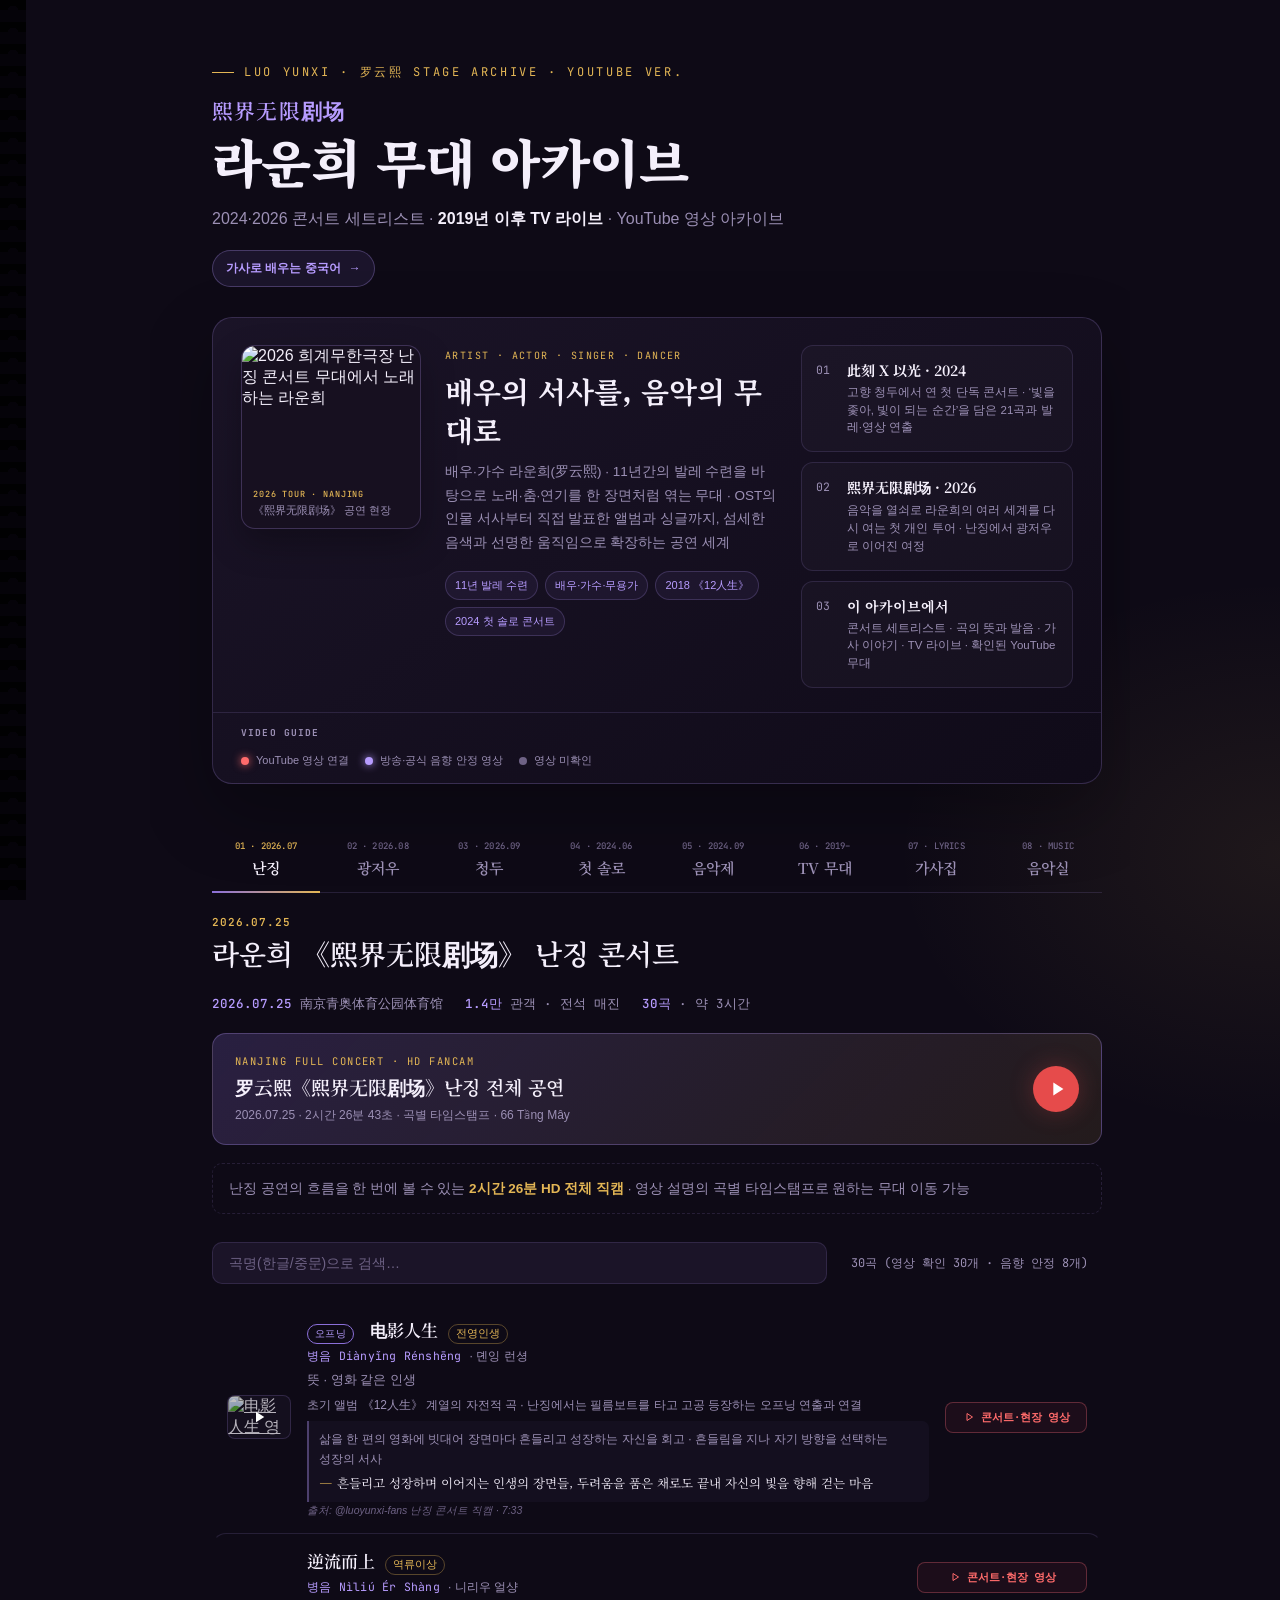
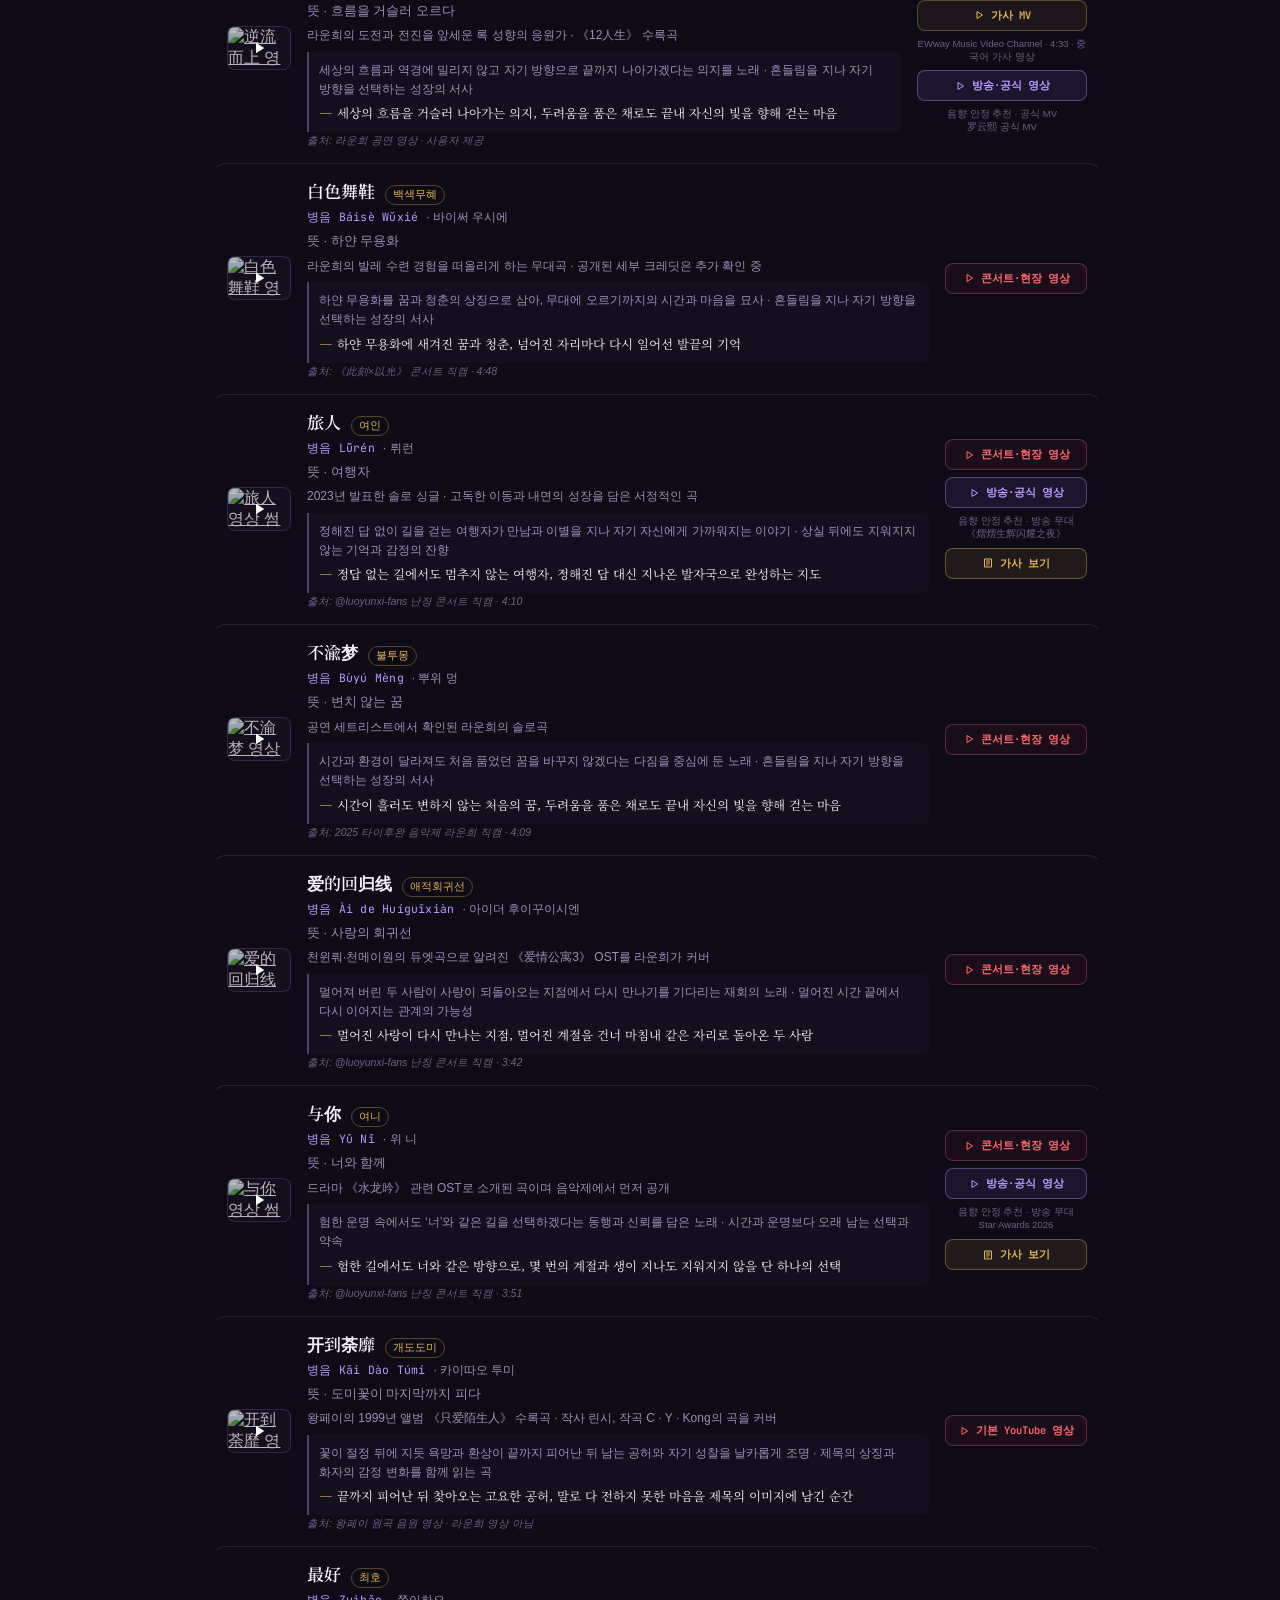
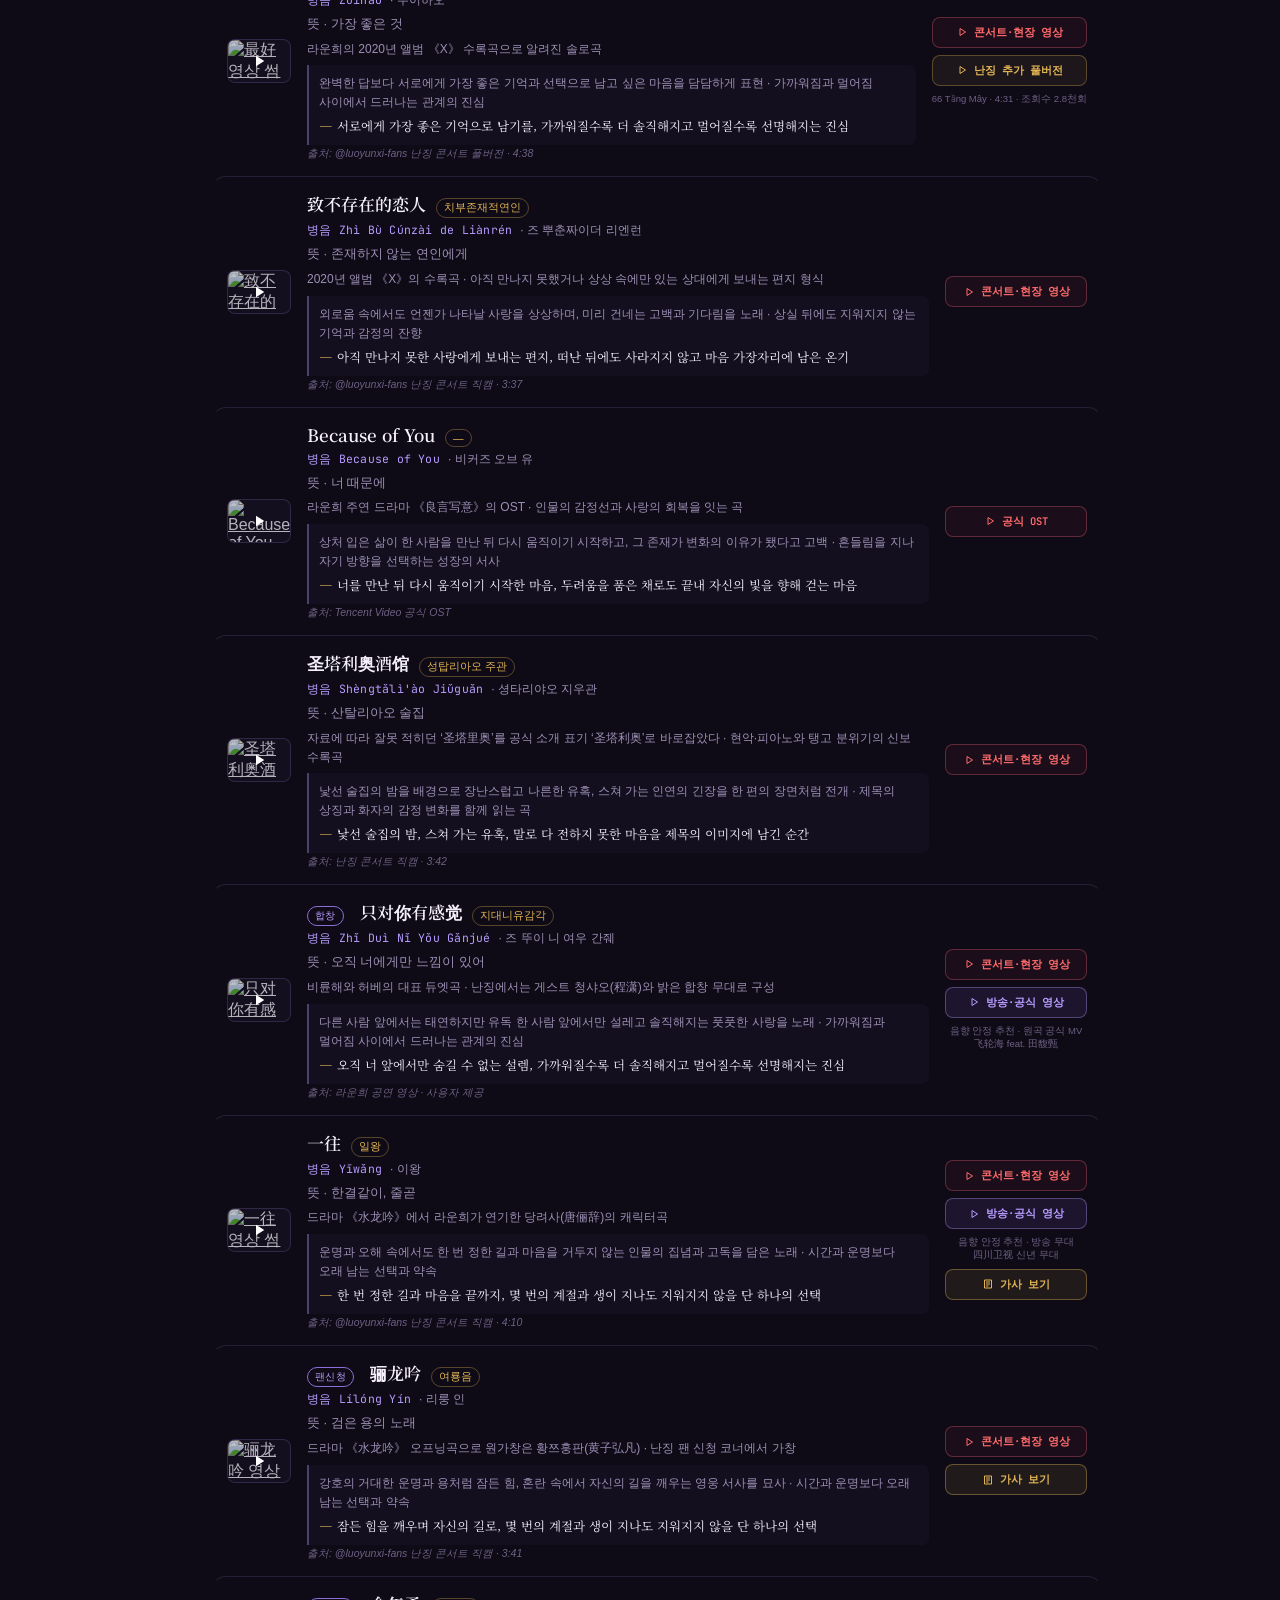
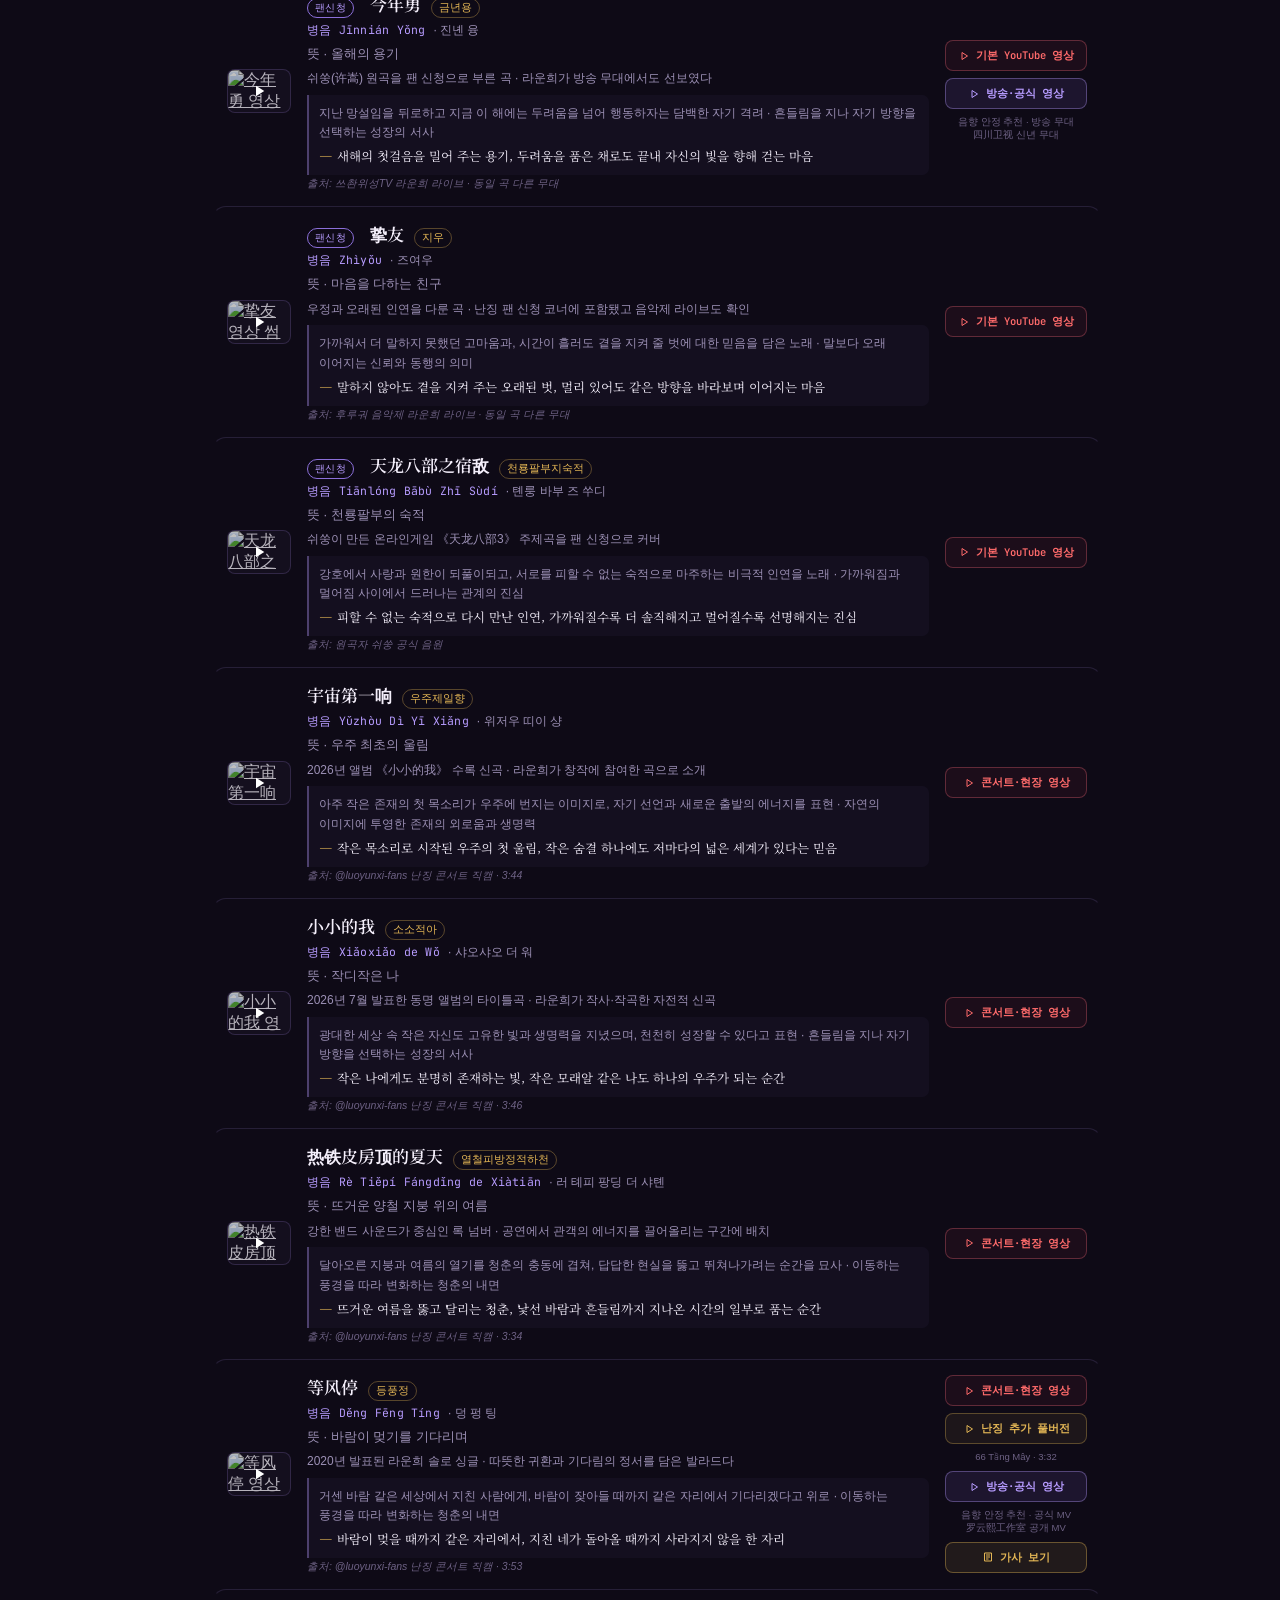
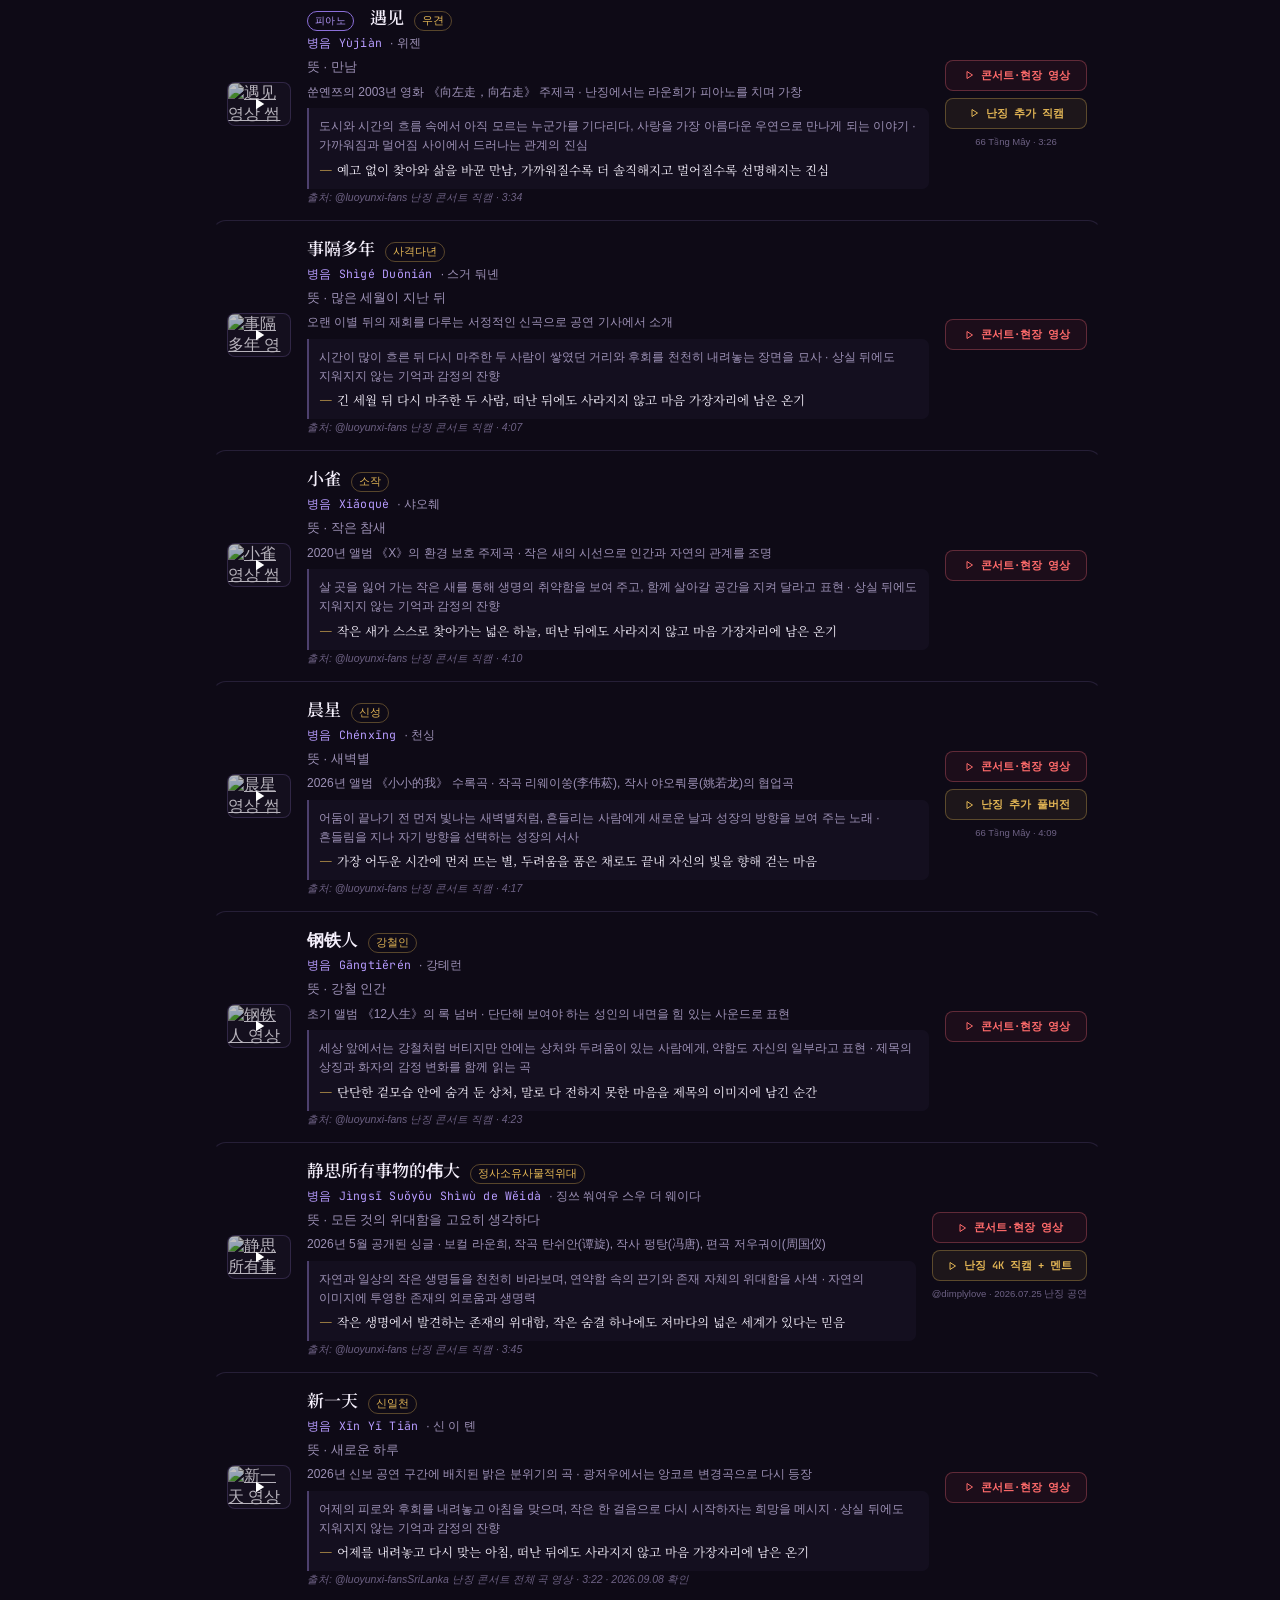
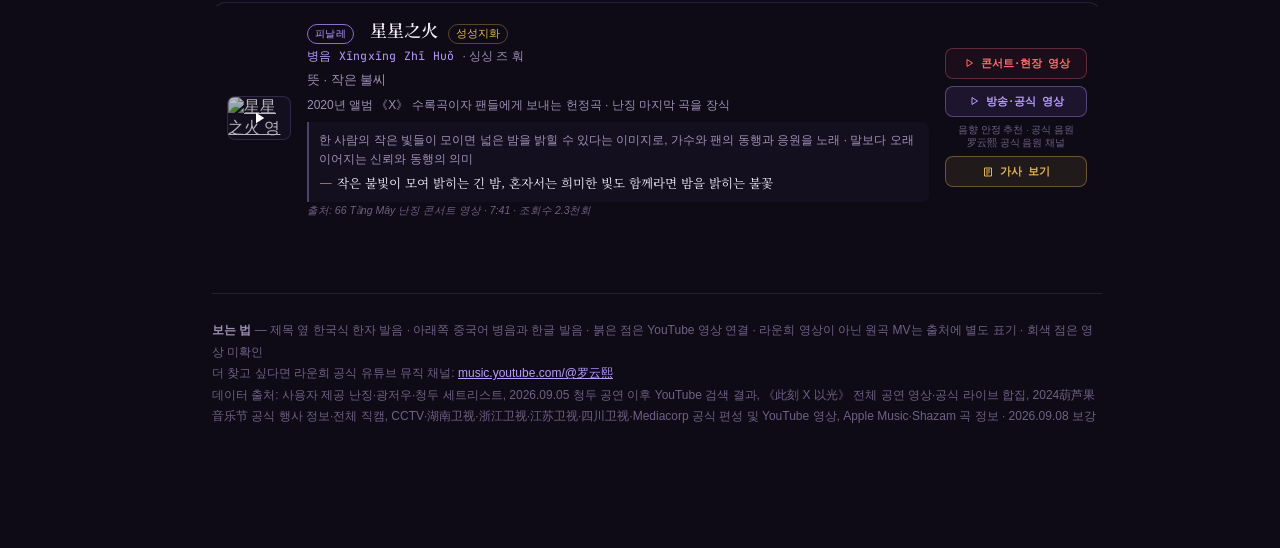
==== index.html @ 21953e22 "Fix published Chengdu fancam paths Point the Chengdu 三生三世 card to the uploaded root-level video and " ====
<!DOCTYPE html>
<html lang="ko">
<head>
<meta charset="UTF-8">
<meta name="viewport" content="width=device-width, initial-scale=1.0">
<title>라운희 무대 아카이브 — 콘서트·TV 라이브 (YouTube)</title>
<meta name="description" content="라운희(罗云熙)의 2024·2026 콘서트와 2019년 이후 TV 라이브 무대, 확인된 YouTube 영상을 한곳에서 찾아보세요.">
<meta name="theme-color" content="#0E0A16">
<meta property="og:type" content="website">
<meta property="og:title" content="熙界无限剧场 — 라운희 콘서트 곡 아카이브">
<meta property="og:description" content="2024 《此刻 X 以光》·2026 난징·광저우 콘서트 세트리스트와 YouTube 영상 아카이브">
<style>
  @import url('https://fonts.googleapis.com/css2?family=Noto+Serif+KR:wght@400;600;900&family=Pretendard:wght@400;500;600;700&family=JetBrains+Mono:wght@400;500;700&display=swap');

  :root{
    --void:#0E0A16;
    --panel:#1B1428;
    --line: rgba(183,156,255,0.14);
    --purple-deep:#5B3F94;
    --purple:#8B6FD9;
    --purple-glow:#B79CFF;
    --gold:#E3B655;
    --red:#E64B4B;
    --red-glow:#FF6B6B;
    --ivory:#F4EFFB;
    --mute:#9C90B5;
    --mute-2:#6E6285;
    --radius: 14px;
  }

  *{box-sizing:border-box;}
  img, svg{ max-width:100%; }
  section, article, button, input{ min-width:0; }
  html{
    scroll-behavior:smooth; width:100%; max-width:100%; overflow-x:hidden; overflow-x:clip;
    -webkit-text-size-adjust:100%; text-size-adjust:100%; overscroll-behavior-x:none;
  }
  body{
    margin:0; width:100%; max-width:100%; min-height:100svh; overflow-x:hidden; overflow-x:clip;
    overscroll-behavior-x:none; touch-action:pan-y;
    background:
      radial-gradient(ellipse 900px 500px at 15% -10%, rgba(139,111,217,0.25), transparent 60%),
      radial-gradient(ellipse 700px 500px at 100% 10%, rgba(227,182,85,0.08), transparent 55%),
      var(--void);
    color:var(--ivory);
    font-family:'Pretendard', -apple-system, sans-serif;
    -webkit-font-smoothing:antialiased;
    min-height:100vh;
  }

  ::selection{ background:var(--purple-deep); color:var(--ivory); }
  a{ color:inherit; }

  .filmstrip{
    position:fixed; left:0; top:0; bottom:0; width:26px;
    background:repeating-linear-gradient(180deg, #000 0px, #000 10px, transparent 10px, transparent 22px);
    background-color:#050308; z-index:5; opacity:0.9;
  }
  .filmstrip::before, .filmstrip::after{
    content:''; position:absolute; left:6px; top:0; bottom:0; width:14px;
    background-image: radial-gradient(circle, #050308 40%, transparent 41%);
    background-size: 14px 22px;
  }
  @media (max-width: 720px){ .filmstrip{ display:none; } }

  .wrap{ width:100%; max-width:980px; margin:0 auto; padding:64px 28px 120px; overflow:hidden; }
  @media (min-width: 721px){ .wrap{ padding-left: 62px; } }

  .hero{ width:100%; max-width:100%; min-width:0; margin-bottom:44px; }
  .eyebrow{
    font-family:'JetBrains Mono', monospace; font-size:12px; letter-spacing:0.22em;
    color:var(--gold); text-transform:uppercase; margin-bottom:18px;
    display:flex; align-items:center; gap:10px;
  }
  .eyebrow::before{ content:''; width:22px; height:1px; background:var(--gold); display:inline-block; }
  h1{
    font-family:'Noto Serif KR', serif; font-weight:900;
    font-size:clamp(30px, 5.6vw, 52px); line-height:1.12; margin:0 0 14px; letter-spacing:-0.01em;
  }
  h1 .cn{ display:block; font-size:0.4em; font-weight:600; color:var(--purple-glow); letter-spacing:0.06em; margin-bottom:10px; }
  .hero p{ color:var(--mute); font-size:16px; line-height:1.7; max-width:600px; margin:0; }
  .hero p b{ color:var(--ivory); font-weight:600; }
  .hero-actions{ display:flex; flex-wrap:wrap; gap:9px; margin-top:18px; }
  .hero-link{
    display:inline-flex; align-items:center; gap:8px; padding:9px 13px; border-radius:999px;
    border:1px solid rgba(183,156,255,.28); background:rgba(139,111,217,.11);
    color:var(--purple-glow); font-size:12px; font-weight:600; text-decoration:none;
    transition:transform .16s ease, border-color .16s ease, background .16s ease;
  }
  .hero-link:hover, .hero-link:focus-visible{ transform:translateY(-1px); border-color:var(--purple-glow); background:rgba(139,111,217,.18); }
  .hero-link:focus-visible{ outline:2px solid var(--purple-glow); outline-offset:3px; }

  .artist-feature{
    width:100%; max-width:100%; min-width:0; margin-top:30px; overflow:hidden; contain:inline-size; border-radius:20px;
    background:linear-gradient(145deg, rgba(27,20,40,.98), rgba(16,11,25,.98));
    border:1px solid rgba(183,156,255,.2); box-shadow:0 28px 70px rgba(0,0,0,.28);
  }
  .artist-story{
    width:100%; max-width:100%; min-width:0; display:grid; grid-template-columns:180px minmax(0,1fr) minmax(250px,.82fr);
    gap:24px; align-items:start; padding:27px 28px 24px;
  }
  .artist-copy, .concert-chapters, .chapter, .archive-key, .legend{
    width:100%; min-width:0; max-width:100%; overflow-wrap:anywhere;
  }
  .concert-thumb{
    margin:0; overflow:hidden; border-radius:14px;
    background:#171020; border:1px solid rgba(183,156,255,.24);
    box-shadow:0 14px 34px rgba(0,0,0,.28);
  }
  .concert-thumb img{
    width:100%; aspect-ratio:4/3; display:block; object-fit:cover; object-position:58% center;
  }
  .concert-thumb figcaption{
    padding:9px 11px 10px; color:var(--mute); font-size:10.5px; line-height:1.45;
  }
  .concert-thumb figcaption b{
    display:block; margin-bottom:2px; color:var(--gold); font-family:'JetBrains Mono',monospace;
    font-size:8.5px; font-weight:500; letter-spacing:.1em;
  }
  .story-kicker{ font-family:'JetBrains Mono',monospace; font-size:10px; letter-spacing:.14em; color:var(--gold); }
  .artist-story h2{ margin:8px 0 11px; font-family:'Noto Serif KR',serif; font-size:clamp(21px,3vw,29px); line-height:1.35; }
  .artist-story p{ max-width:none; color:var(--mute); font-size:13.5px; line-height:1.75; }
  .artist-facts{ display:flex; flex-wrap:wrap; gap:7px; margin-top:17px; }
  .artist-facts span{
    padding:6px 9px; border-radius:999px; border:1px solid rgba(183,156,255,.2);
    background:rgba(139,111,217,.08); color:var(--purple-glow); font-size:11px;
  }
  .concert-chapters{ display:grid; gap:10px; align-content:start; }
  .chapter{
    position:relative; padding:14px 15px 14px 45px; border-radius:12px;
    background:rgba(255,255,255,.025); border:1px solid var(--line);
  }
  .chapter-num{ position:absolute; left:14px; top:15px; font-family:'JetBrains Mono',monospace; font-size:10px; color:var(--gold); }
  .chapter b{ display:block; margin-bottom:4px; font-family:'Noto Serif KR',serif; font-size:14px; color:var(--ivory); }
  .chapter span{ display:block; color:var(--mute); font-size:11.5px; line-height:1.55; }
  .archive-key{
    display:flex; align-items:center; gap:14px; flex-wrap:wrap; padding:13px 28px 15px;
    border-top:1px solid var(--line); color:var(--mute-2); font-size:11px;
  }
  .archive-key > b{ color:var(--mute); font-family:'JetBrains Mono',monospace; font-size:9.5px; letter-spacing:.12em; }
  .legend{
    display:flex; gap:16px; flex-wrap:wrap; margin:0; font-size:11px;
  }
  .legend-item{ display:flex; align-items:center; gap:7px; color:var(--mute); }
  .dot{ width:8px; height:8px; border-radius:50%; flex-shrink:0; }
  .dot.found{ background:var(--red-glow); box-shadow:0 0 8px var(--red-glow); }
  .dot.clean{ background:var(--purple-glow); box-shadow:0 0 8px var(--purple-glow); }
  .dot.missing{ background:var(--mute-2); }

  @media (max-width:840px){
    .artist-story{ grid-template-columns:160px minmax(0,1fr); gap:20px; padding:22px 20px 20px; }
    .concert-chapters{ grid-column:1 / -1; grid-template-columns:repeat(3,minmax(0,1fr)); }
    .archive-key{ padding:12px 20px 14px; }
  }
  @media (max-width:620px){
    .artist-story{ grid-template-columns:120px minmax(0,1fr); gap:16px; }
    .concert-thumb img{ aspect-ratio:1/1; }
    .concert-thumb figcaption{ padding:8px 9px 9px; }
    .concert-chapters{ grid-template-columns:1fr; }
  }

  .tabs{
    width:100%; max-width:100%; min-width:0; display:grid; grid-template-columns:repeat(8,minmax(0,1fr)); gap:4px;
    margin:44px 0 6px; border-bottom:1px solid var(--line);
  }
  .tab{
    appearance:none; background:none; border:none; color:var(--mute);
    font-family:'Noto Serif KR', serif; font-weight:600; font-size:15px;
    padding:12px 5px 14px; cursor:pointer; position:relative; transition:color .2s ease, background .2s ease;
    border-radius:9px 9px 0 0; white-space:nowrap; text-align:center; text-decoration:none;
  }
  .tab .num{
    display:block; margin:0 0 5px; font-family:'JetBrains Mono',monospace;
    font-size:9px; font-weight:500; letter-spacing:.02em; color:var(--mute-2);
  }
  .tab:hover{ color:var(--ivory); background:rgba(139,111,217,.06); }
  .tab[aria-selected="true"]{ color:var(--ivory); }
  .tab[aria-selected="true"] .num{ color:var(--gold); }
  .tab::after{
    content:''; position:absolute; left:0; right:0; bottom:-1px; height:2px;
    background:linear-gradient(90deg, var(--purple), var(--gold));
    transform:scaleX(0); transform-origin:left; transition:transform 0.25s ease;
  }
  .tab[aria-selected="true"]::after{ transform:scaleX(1); }
  .tab:focus-visible{ outline:2px solid var(--purple-glow); outline-offset:4px; }

  [role="tabpanel"], footer{ width:100%; max-width:100%; min-width:0; }

  .lyrics-index{ display:grid; gap:12px; margin-top:16px; }
  .lyrics-item{ background:rgba(255,255,255,.025); border:1px solid var(--line); border-radius:14px; overflow:hidden; }
  .lyrics-item > summary{ cursor:pointer; list-style:none; padding:17px 18px; display:flex; align-items:center; justify-content:space-between; gap:14px; color:var(--ivory); font-family:'Noto Serif KR',serif; font-weight:700; }
  .lyrics-item > summary::-webkit-details-marker{ display:none; }
  .lyrics-item > summary::after{ content:'＋'; color:var(--gold); font-family:Arial,sans-serif; font-size:18px; font-weight:400; }
  .lyrics-item[open] > summary::after{ content:'−'; }
  .lyrics-summary-sub{ display:block; color:var(--mute-2); font-family:'Noto Sans KR',sans-serif; font-size:11px; font-weight:400; margin-top:4px; }
  .lyrics-body{ padding:0 18px 20px; border-top:1px solid var(--line); }
  .lyrics-note{ color:var(--mute-2); font-size:11px; line-height:1.65; }
  .lyrics-credit-line{ display:flex; flex-wrap:wrap; gap:5px; margin:12px 0 0; }
  .lyrics-credit-line span{ padding:5px 7px; border:1px solid rgba(183,156,255,.12); border-radius:7px; color:var(--mute); background:rgba(139,111,217,.06); font-size:9.5px; }
  .lyrics-overview{ margin-top:16px; padding:14px; background:rgba(139,111,217,.05); border:1px solid rgba(183,156,255,.10); border-radius:12px; }
  .overview-title,.detail-title{ font-size:11px; letter-spacing:.06em; color:var(--gold); font-weight:700; margin-bottom:9px; }
  .lyrics-section-title{ margin:16px 0 3px; color:var(--purple-glow); font-family:'JetBrains Mono',monospace; font-size:9px; font-weight:600; letter-spacing:.08em; }
  .lyrics-section-title:first-of-type{ margin-top:4px; }
  .overview-line{ padding:10px 0; border-bottom:1px solid rgba(255,255,255,.06); }
  .overview-line:last-child{ border-bottom:0; }
  .overview-cn{ color:var(--ivory); font-family:'Noto Serif KR',serif; font-size:15px; line-height:1.65; }
  .overview-py{ color:var(--gold); font-family:'JetBrains Mono',monospace; font-size:10.5px; line-height:1.65; margin-top:2px; }
  .overview-kr{ color:var(--mute); font-size:11.5px; line-height:1.65; margin-top:2px; }
  .overview-line .word-list{ margin-top:9px; }
  .overview-line .word-list li{ padding:7px 9px; background:rgba(139,111,217,.075); }
  .detail-block{ margin-top:18px; }
  .word-list{ display:flex; flex-wrap:wrap; gap:6px; margin:0; padding:0; list-style:none; }
  .word-list li{ padding:7px 9px; background:rgba(139,111,217,.07); border:1px solid rgba(183,156,255,.12); border-radius:8px; color:var(--mute); font-size:10.5px; line-height:1.5; }
  .word-list b{ color:var(--ivory); }

  @media (max-width:620px){
    .tabs{ gap:1px; margin-top:34px; }
    .tab{ padding:12px 2px 13px; font-size:12.5px; }
    .tab .num{ display:none; }
  }

  .meta-row{
    display:flex; flex-wrap:wrap; gap:10px 22px; margin:22px 0 6px;
    font-family:'JetBrains Mono', monospace; font-size:12.5px; color:var(--mute);
  }
  .concert-heading{
    margin:22px 0 4px; font-family:'Noto Serif KR',serif; font-size:clamp(20px,3.5vw,28px);
    line-height:1.35; color:var(--ivory); font-weight:600;
  }
  .concert-heading .date{ display:block; margin-bottom:5px; font-family:'JetBrains Mono',monospace; font-size:11px; letter-spacing:.08em; color:var(--gold); }
  .meta-row span b{ color:var(--purple-glow); font-weight:500; }

  .notice{
    margin:18px 0 8px; padding:14px 16px; border:1px dashed var(--line); border-radius:10px;
    font-size:13.5px; color:var(--mute); line-height:1.6;
  }
  .notice b{ color:var(--gold); font-weight:600; }
  .stage-meta{ display:flex; flex-wrap:wrap; gap:5px 14px; margin:7px 0 2px; font-size:11.5px; color:var(--mute); }
  .stage-meta b{ color:var(--purple-glow); font-weight:600; }
  .program-intro{ margin:6px 0 2px; color:var(--mute); font-size:11.5px; line-height:1.55; }
  .program-intro b{ margin-right:7px; color:var(--gold); font-weight:600; }
  .stage-review{ margin-top:8px; padding:9px 10px; border-radius:8px; background:rgba(227,182,85,.055); color:var(--mute); font-size:12px; line-height:1.55; }
  .stage-review b{ color:var(--gold); margin-right:7px; }

  .full-concert{
    display:flex; align-items:center; justify-content:space-between; gap:20px;
    margin:20px 0 8px; padding:20px 22px; border-radius:14px; text-decoration:none;
    background:linear-gradient(135deg, rgba(139,111,217,0.22), rgba(227,182,85,0.10));
    border:1px solid rgba(183,156,255,0.28); transition:transform .16s ease, border-color .16s ease;
  }
  .full-concert:hover, .full-concert:focus-visible{ transform:translateY(-2px); border-color:var(--purple-glow); }
  .full-concert:focus-visible{ outline:2px solid var(--purple-glow); outline-offset:3px; }
  .full-copy{ display:flex; flex-direction:column; gap:5px; min-width:0; overflow-wrap:anywhere; }
  .full-kicker{ font-family:'JetBrains Mono',monospace; font-size:10.5px; letter-spacing:.14em; color:var(--gold); }
  .full-title{ font-family:'Noto Serif KR',serif; font-size:19px; font-weight:600; }
  .full-meta{ color:var(--mute); font-size:12px; }
  .full-play{ width:46px; height:46px; flex:0 0 auto; border-radius:50%; display:grid; place-items:center; background:var(--red); box-shadow:0 0 24px rgba(230,75,75,.28); }
  .full-play svg{ width:22px; height:22px; margin-left:2px; }
  .concert-video-set{ margin:10px 0 8px; padding:13px 15px; border:1px solid var(--line); border-radius:11px; background:rgba(255,255,255,.018); }
  .concert-video-set strong{ display:block; margin-bottom:9px; color:var(--gold); font-size:11px; letter-spacing:.06em; }
  .concert-video-links{ display:flex; flex-wrap:wrap; gap:7px; }
  .concert-video-links a{ padding:7px 10px; border:1px solid rgba(183,156,255,.24); border-radius:999px; color:var(--mute); font-size:11.5px; line-height:1.25; text-decoration:none; transition:border-color .16s ease,color .16s ease,background .16s ease; }
  .concert-video-links a:hover,.concert-video-links a:focus-visible{ color:var(--ivory); border-color:var(--purple-glow); background:rgba(139,111,217,.12); }
  .concert-video-links a:focus-visible{ outline:2px solid var(--purple-glow); outline-offset:2px; }

  .toolbar{ display:flex; gap:10px; margin:28px 0 18px; }
  .search-input{
    flex:1; min-width:0; width:100%; background:var(--panel); border:1px solid var(--line); border-radius:10px;
    padding:12px 16px; color:var(--ivory); font-family:'Pretendard', sans-serif; font-size:14px;
  }
  .search-input::placeholder{ color:var(--mute-2); }
  .search-input:focus{ outline:2px solid var(--purple-glow); outline-offset:1px; border-color:transparent; }
  .count-pill{
    font-family:'JetBrains Mono', monospace; font-size:12px; color:var(--mute);
    display:flex; align-items:center; padding:0 14px; white-space:nowrap;
  }

  .tracklist{ margin-top:8px; }
  .track{
    display:grid; grid-template-columns: 64px 1fr auto; gap:16px; align-items:center;
    padding:14px; border-radius:var(--radius); border:1px solid transparent;
    transition: background 0.16s ease, border-color 0.16s ease, transform 0.16s ease;
    text-decoration:none;
  }
  .track:hover{ background:var(--panel); border-color:var(--line); transform:translateX(2px); }
  .track + .track{ border-top:1px solid var(--line); }

  .thumb{
    display:block; width:64px; height:44px; border-radius:8px; overflow:hidden; position:relative;
    background:var(--panel); flex-shrink:0; border:1px solid var(--line);
  }
  a.thumb:focus-visible{ outline:2px solid var(--purple-glow); outline-offset:3px; }
  a.thumb:hover .play-badge{ background:rgba(196,52,74,.58); }
  .thumb img{ width:100%; height:100%; object-fit:cover; display:block; }
  .thumb .play-badge{
    position:absolute; inset:0; display:flex; align-items:center; justify-content:center;
    background:rgba(0,0,0,0.25);
  }
  .thumb .play-badge svg{ width:18px; height:18px; }
  .thumb.no-video{ display:flex; align-items:center; justify-content:center; }
  .thumb.no-video .track-num{ border:none; width:auto; height:auto; }
  .thumb.fallback img{ filter:saturate(.72) brightness(.72); }
  .thumb-note{ position:absolute; inset:auto 3px 3px; padding:2px 4px; border-radius:4px; background:rgba(10,8,18,.82); color:var(--ivory); font-size:7px; line-height:1.15; text-align:center; letter-spacing:.02em; }

  .channel-picks{ margin:16px 0 25px; }
  .channel-picks-head{ display:flex; justify-content:space-between; gap:12px; align-items:end; margin-bottom:10px; }
  .channel-picks-head b{ color:var(--gold); font-size:13px; }
  .channel-picks-head span{ color:var(--mute-2); font-size:10.5px; text-align:right; }
  .channel-picks-grid{ display:grid; grid-template-columns:repeat(5,minmax(0,1fr)); gap:8px; }
  .channel-pick{ min-width:0; color:var(--ivory); text-decoration:none; border:1px solid var(--line); border-radius:9px; overflow:hidden; background:var(--panel); }
  .channel-pick img{ display:block; width:100%; aspect-ratio:16/9; object-fit:cover; }
  .channel-pick-copy{ display:block; padding:7px 8px 8px; }
  .channel-pick-copy b{ display:block; font-size:10.5px; white-space:nowrap; overflow:hidden; text-overflow:ellipsis; }
  .channel-pick-copy small{ display:block; margin-top:3px; color:var(--mute-2); font-size:8.5px; line-height:1.35; }
  .channel-pick:hover, .channel-pick:focus-visible{ border-color:var(--purple-glow); transform:translateY(-1px); }

  .track-num{
    font-family:'JetBrains Mono', monospace; font-size:12px; color:var(--mute-2);
    width:30px; height:30px; border:1px solid var(--line); border-radius:50%;
    display:flex; align-items:center; justify-content:center; flex-shrink:0;
  }

  .track-main{ min-width:0; overflow-wrap:anywhere; word-break:keep-all; }
  .track-titles{ display:flex; align-items:baseline; gap:10px; flex-wrap:wrap; margin-bottom:4px; }
  .track-cn{ font-family:'Noto Serif KR', serif; font-weight:600; font-size:17px; color:var(--ivory); }
  .track-hanja{
    font-size:10.5px; color:var(--gold); border:1px solid rgba(227,182,85,0.35);
    border-radius:20px; padding:2px 7px; white-space:nowrap;
  }
  .track-pronunciation{ display:flex; gap:8px; align-items:baseline; flex-wrap:wrap; margin:2px 0 5px; }
  .track-py{ font-family:'JetBrains Mono', monospace; font-size:11.5px; color:var(--purple-glow); letter-spacing:0.02em; }
  .track-kr{ font-size:12px; color:var(--mute); font-weight:500; }
  .track-meaning{ font-size:13px; color:var(--mute); line-height:1.5; }
  .track-info{ font-size:12px; color:var(--mute); margin-top:6px; line-height:1.55; }
  .track-lyrics{
    font-size:12px; color:var(--mute); margin-top:7px; line-height:1.6;
    padding:9px 10px; border-left:2px solid rgba(183,156,255,0.35);
    background:rgba(139,111,217,0.05); border-radius:0 7px 7px 0;
  }
  .lyric-line{
    display:block; color:var(--mute); font-size:12px; line-height:1.6;
  }
  .lyric-line + .lyric-line{ margin-top:4px; }
  .lyric-line.highlight{ color:var(--ivory); font-family:'Noto Serif KR',serif; font-size:12.5px; }
  .lyric-line.highlight::before{ content:'— '; color:var(--gold); }
  .track-source{ font-size:10.5px; color:var(--mute-2); margin-top:2px; font-style:italic; }

  .badge{
    display:inline-block; font-family:'JetBrains Mono', monospace; font-size:10px; letter-spacing:0.04em;
    padding:2px 7px; border-radius:20px; border:1px solid var(--purple); color:var(--purple-glow);
    margin-right:6px; vertical-align:middle;
  }
  .badge.gold{ border-color:var(--gold); color:var(--gold); }

  .track-listen{ display:flex; flex-direction:column; align-items:stretch; gap:7px; flex-shrink:0; min-width:142px; }
  .listen-label{
    font-family:'JetBrains Mono', monospace; font-size:10.5px; font-weight:600;
    display:flex; align-items:center; justify-content:center; gap:6px; white-space:nowrap;
    min-height:31px; padding:6px 10px; border-radius:8px; text-decoration:none;
    transition:transform .15s ease, background .15s ease, border-color .15s ease;
  }
  .listen-label svg{ width:12px; height:12px; }
  .listen-label.primary{ color:var(--red-glow); border:1px solid rgba(255,109,126,.3); background:rgba(196,52,74,.08); }
  .listen-label.cleaner{ color:var(--purple-glow); border:1px solid rgba(183,156,255,.36); background:rgba(139,111,217,.12); }
  .listen-label.alternate{ color:var(--gold); border:1px solid rgba(227,182,85,.32); background:rgba(227,182,85,.07); }
  .listen-label.lyrics-page{ color:var(--gold); border:1px solid rgba(227,182,85,.38); background:rgba(227,182,85,.09); }
  .listen-label:hover{ transform:translateY(-1px); }
  .listen-label.primary:hover{ background:rgba(196,52,74,.17); border-color:rgba(255,109,126,.55); }
  .listen-label.cleaner:hover{ background:rgba(139,111,217,.22); border-color:rgba(183,156,255,.62); }
  .listen-label.lyrics-page:hover{ background:rgba(227,182,85,.17); border-color:rgba(227,182,85,.68); }
  .listen-label:focus-visible{ outline:2px solid var(--ivory); outline-offset:2px; }
  .listen-label.missing{ color:var(--mute-2); justify-content:flex-end; padding:0; min-height:0; }
  .quality-note{ color:var(--mute-2); font-size:9.5px; line-height:1.35; text-align:center; max-width:170px; }

  @media (max-width: 620px){
    .wrap{ width:100vw; max-width:100vw; padding:38px 16px 84px; }
    .hero, .artist-feature, .tabs, [role="tabpanel"], footer{
      width:calc(100vw - 32px); max-width:calc(100vw - 32px);
    }
    .hero > p{ width:100%; max-width:100%; white-space:normal; }
    .hero{ margin-bottom:34px; }
    .eyebrow{ font-size:9.5px; letter-spacing:.12em; gap:7px; }
    .artist-story{ grid-template-columns:100px minmax(0,1fr); gap:13px; padding:18px 15px; }
    .artist-story h2{ font-size:20px; }
    .artist-story p{ font-size:12.5px; line-height:1.68; }
    .hero p, .artist-copy, .artist-story h2, .artist-story p, .chapter, .chapter span,
    .track-main, .track-cn, .track-py, .track-info, .program-intro, .stage-review, .lyric-line{
      overflow-wrap:anywhere; word-break:break-word;
    }
    .concert-thumb figcaption{ font-size:9px; }
    .archive-key{ padding:11px 15px 13px; }
    .archive-key{ align-items:flex-start; }
    .legend{ display:grid; grid-template-columns:1fr; gap:7px; width:100%; }
    .toolbar{ flex-direction:column; align-items:stretch; gap:8px; }
    .count-pill{ min-height:20px; padding:0; justify-content:flex-end; white-space:normal; text-align:right; }
    .full-concert{ gap:12px; padding:16px; }
    .full-title{ font-size:16px; line-height:1.45; }
    .full-play{ width:40px; height:40px; }
    .notice, .meta-row, footer{ overflow-wrap:anywhere; word-break:keep-all; }
    .track{ grid-template-columns:52px minmax(0,1fr); gap:12px; padding:13px 6px; }
    .track-listen{ grid-column: 2 / 3; align-items:stretch; margin-top:6px; width:min(100%,220px); }
    .thumb{ width:52px; height:36px; }
    .listen-label.missing{ justify-content:flex-start; }
    .channel-picks-grid{ grid-template-columns:repeat(2,minmax(0,1fr)); }
    .channel-picks-head{ align-items:flex-start; flex-direction:column; }
    .channel-picks-head span{ text-align:left; }
  }

  @media (max-width: 380px){
    .wrap{ padding-inline:12px; }
    .hero, .artist-feature, .tabs, [role="tabpanel"], footer{
      width:calc(100vw - 24px); max-width:calc(100vw - 24px);
    }
    .artist-story{ grid-template-columns:88px minmax(0,1fr); gap:11px; padding:15px 12px; }
    .artist-facts span{ padding:5px 7px; font-size:10px; }
    .tab{ font-size:11.5px; }
  }

  @media (hover:none), (pointer:coarse){
    .track:hover, .full-concert:hover, .listen-label:hover{ transform:none; }
  }

  .empty-state{ padding:40px 10px; text-align:center; color:var(--mute-2); font-size:14px; }

  footer{
    margin-top:60px; padding-top:26px; border-top:1px solid var(--line);
    font-size:12px; color:var(--mute-2); line-height:1.8;
  }
  footer b{ color:var(--mute); }
  footer a{ color:var(--purple-glow); text-decoration:underline; }

  @media (prefers-reduced-motion: reduce){ *{ transition:none !important; scroll-behavior:auto !important; } }
</style>
</head>
<body>

<div class="filmstrip" aria-hidden="true"></div>

<div class="wrap">

  <div class="hero">
    <div class="eyebrow">Luo Yunxi · 罗云熙 Stage Archive · YouTube ver.</div>
    <h1><span class="cn">熙界无限剧场</span>라운희 무대 아카이브</h1>
    <p>2024·2026 콘서트 세트리스트 · <b>2019년 이후 TV 라이브</b> · YouTube 영상 아카이브</p>
    <div class="hero-actions">
      <a class="hero-link" href="lyrics.html#xingxing-zhihuo">가사로 배우는 중국어 <span aria-hidden="true">→</span></a>
    </div>

    <section class="artist-feature" aria-labelledby="artist-story-title">
      <div class="artist-story">
        <figure class="concert-thumb">
          <img src="https://img.youtube.com/vi/FjDq3HOI1_w/maxresdefault.jpg" alt="2026 희계무한극장 난징 콘서트 무대에서 노래하는 라운희" fetchpriority="high">
          <figcaption><b>2026 TOUR · NANJING</b>《熙界无限剧场》 공연 현장</figcaption>
        </figure>
        <div class="artist-copy">
          <span class="story-kicker">ARTIST · ACTOR · SINGER · DANCER</span>
          <h2 id="artist-story-title">배우의 서사를, 음악의 무대로</h2>
          <p>배우·가수 라운희(罗云熙) · 11년간의 발레 수련을 바탕으로 노래·춤·연기를 한 장면처럼 엮는 무대 · OST의 인물 서사부터 직접 발표한 앨범과 싱글까지, 섬세한 음색과 선명한 움직임으로 확장하는 공연 세계</p>
          <div class="artist-facts"><span>11년 발레 수련</span><span>배우·가수·무용가</span><span>2018 《12人生》</span><span>2024 첫 솔로 콘서트</span></div>
        </div>
        <div class="concert-chapters" aria-label="라운희 콘서트 이야기">
          <div class="chapter"><span class="chapter-num">01</span><b>此刻 X 以光 · 2024</b><span>고향 청두에서 연 첫 단독 콘서트 · ‘빛을 좇아, 빛이 되는 순간’을 담은 21곡과 발레·영상 연출</span></div>
          <div class="chapter"><span class="chapter-num">02</span><b>熙界无限剧场 · 2026</b><span>음악을 열쇠로 라운희의 여러 세계를 다시 여는 첫 개인 투어 · 난징에서 광저우로 이어진 여정</span></div>
          <div class="chapter"><span class="chapter-num">03</span><b>이 아카이브에서</b><span>콘서트 세트리스트 · 곡의 뜻과 발음 · 가사 이야기 · TV 라이브 · 확인된 YouTube 무대</span></div>
        </div>
      </div>
      <div class="archive-key">
        <b>VIDEO GUIDE</b>
        <div class="legend">
          <div class="legend-item"><span class="dot found"></span> YouTube 영상 연결</div>
          <div class="legend-item"><span class="dot clean"></span> 방송·공식 음향 안정 영상</div>
          <div class="legend-item"><span class="dot missing"></span> 영상 미확인</div>
        </div>
      </div>
    </section>
  </div>

  <div class="tabs" role="tablist" aria-label="무대 아카이브 선택">
    <button class="tab" role="tab" id="tab-nj" aria-selected="true" aria-controls="panel-nj"><span class="num">01 · 2026.07</span>난징</button>
    <button class="tab" role="tab" id="tab-gz" aria-selected="false" aria-controls="panel-gz" tabindex="-1"><span class="num">02 · 2026.08</span>광저우</button>
    <button class="tab" role="tab" id="tab-cd" aria-selected="false" aria-controls="panel-cd" tabindex="-1"><span class="num">03 · 2026.09</span>청두</button>
    <button class="tab" role="tab" id="tab-x" aria-selected="false" aria-controls="panel-x" tabindex="-1"><span class="num">04 · 2024.06</span>첫 솔로</button>
    <button class="tab" role="tab" id="tab-festival" aria-selected="false" aria-controls="panel-festival" tabindex="-1"><span class="num">05 · 2024.09</span>음악제</button>
    <button class="tab" role="tab" id="tab-tv" aria-selected="false" aria-controls="panel-tv" tabindex="-1"><span class="num">06 · 2019–</span>TV 무대</button>
    <a class="tab" role="tab" id="tab-lyrics" aria-selected="false" aria-controls="panel-lyrics" tabindex="-1" href="lyrics.html"><span class="num">07 · LYRICS</span>가사집</a>
    <a class="tab" role="tab" id="tab-music" aria-selected="false" tabindex="-1" href="music.html"><span class="num">08 · MUSIC</span>음악실</a>
  </div>

  <section id="panel-lyrics" role="tabpanel" aria-labelledby="tab-lyrics" hidden>
    <h2 class="concert-heading"><span class="date">LYRICS</span>라운희 가사 아카이브</h2>
    <div class="notice">곡명을 눌러 <b>중국어 원문 · 병음 · 한글 발음 · 한국어 해석</b>과 핵심 단어를 펼쳐 보세요. 세트리스트의 <b>가사 보기</b> 버튼으로 해당 곡을 바로 열 수 있어요.</div>
    <div class="lyrics-index" id="lyrics-index"></div>
  </section>

  <section id="panel-nj" role="tabpanel" aria-labelledby="tab-nj">
    <h2 class="concert-heading"><span class="date">2026.07.25</span>라운희 《熙界无限剧场》 난징 콘서트</h2>
    <div class="meta-row">
      <span><b>2026.07.25</b> 南京青奥体育公园体育馆</span>
      <span><b>1.4만</b> 관객 · 전석 매진</span>
      <span><b>30곡</b> · 약 3시간</span>
    </div>
    <a class="full-concert" href="https://www.youtube.com/watch?v=JYleUWvJRUY" target="_blank" rel="noopener noreferrer">
      <span class="full-copy">
        <span class="full-kicker">NANJING FULL CONCERT · HD FANCAM</span>
        <span class="full-title">罗云熙《熙界无限剧场》난징 전체 공연</span>
        <span class="full-meta">2026.07.25 · 2시간 26분 43초 · 곡별 타임스탬프 · 66 Tầng Mây</span>
      </span>
      <span class="full-play" aria-hidden="true"><svg viewBox="0 0 24 24" fill="#fff"><path d="M8 5v14l11-7z"/></svg></span>
    </a>
    <div class="notice">
      난징 공연의 흐름을 한 번에 볼 수 있는 <b>2시간 26분 HD 전체 직캠</b> · 영상 설명의 곡별 타임스탬프로 원하는 무대 이동 가능
    </div>
    <div class="toolbar">
      <input type="text" class="search-input" id="search-nj" placeholder="곡명(한글/중문)으로 검색…" aria-label="난징 세트리스트 검색">
      <div class="count-pill" id="count-nj"></div>
    </div>
    <div class="tracklist" id="list-nj"></div>
  </section>

  <section id="panel-x" role="tabpanel" aria-labelledby="tab-x" hidden>
    <h2 class="concert-heading"><span class="date">2024.06.01</span>라운희 [此刻X以光] 첫 솔로 콘서트</h2>
    <div class="meta-row">
      <span><b>2024.06.01</b> 成都金融城演艺中心</span>
      <span><b>첫 단독 콘서트</b> · 고향 청두 공연</span>
      <span><b>21곡</b> · 전체 영상 2:20:08</span>
    </div>
    <div class="notice">
      실제 공연 순서 <b>21곡</b> 기준 · 전곡 3분 이상 개별 무대와 전체 공연 영상 연결 · 2024년 6월 공식 라이브 합집 18곡 · 〈成都〉·〈要不然我们就这样一万年〉·〈Lydia〉 3곡 합집 미수록
    </div>
    <a class="full-concert" href="https://www.youtube.com/watch?v=Zt5xj3ZzvSQ" target="_blank" rel="noopener noreferrer">
      <span class="full-copy">
        <span class="full-kicker">FULL CONCERT · YOUTUBE</span>
        <span class="full-title">罗云熙《此刻 X 以光》전체 공연</span>
        <span class="full-meta">2024.06.01 청두 · 2시간 20분 8초</span>
      </span>
      <span class="full-play" aria-hidden="true"><svg viewBox="0 0 24 24" fill="#fff"><path d="M8 5v14l11-7z"/></svg></span>
    </a>
    <div class="concert-video-set">
      <strong>첫 솔로 콘서트 · 비하인드</strong>
      <div class="concert-video-links">
        <a href="https://www.youtube.com/watch?v=tRqvEC6MvgI" target="_blank" rel="noopener noreferrer">《此刻 X 以光》 기념 패키지 彩蛋 프리뷰 · 3분 1초 · @왕차이旺财</a>
        <a href="https://www.youtube.com/@%EC%99%95%EC%B0%A8%EC%9D%B4%E6%97%BA%E8%B4%A2/videos" target="_blank" rel="noopener noreferrer">왕차이旺财 채널 영상 전체 보기</a>
      </div>
    </div>
    <div class="toolbar">
      <input type="text" class="search-input" id="search-x" placeholder="곡명·발음·가사 주제로 검색…" aria-label="이전 콘서트 X 세트리스트 검색">
      <div class="count-pill" id="count-x"></div>
    </div>
    <div class="tracklist" id="list-x"></div>
  </section>

  <section id="panel-gz" role="tabpanel" aria-labelledby="tab-gz" hidden>
    <h2 class="concert-heading"><span class="date">2026.08.08</span>라운희 《熙界无限剧场》 광저우 콘서트</h2>
    <div class="meta-row">
      <span><b>2026.08.08</b> 广州宝能国际体育演艺中心</span>
      <span><b>전석</b> 매진 · 대기표 발생</span>
      <span><b>31곡</b> · Part 1–4 + Encore</span>
    </div>
    <div class="notice">
      첨부된 광저우 공연 세트리스트 기준 · <b>‘광둥어’</b>는 원자료의 ★ · <b>‘난징 미공연’</b>은 원자료의 ☆ 표시
    </div>
    <a class="full-concert" href="https://www.youtube.com/watch?v=jjJRqEUTx38" target="_blank" rel="noopener noreferrer">
      <span class="full-copy">
        <span class="full-kicker">GUANGZHOU FULL CONCERT · YOUTUBE</span>
        <span class="full-title">罗云熙《熙界无限剧场》광저우 전체 공연</span>
        <span class="full-meta">2026.08.08 · 2시간 38분 53초 · Kuan Tsoi · 2026.09.10 확인</span>
      </span>
      <span class="full-play" aria-hidden="true"><svg viewBox="0 0 24 24" fill="#fff"><path d="M8 5v14l11-7z"/></svg></span>
    </a>
    <div class="concert-video-set">
      <strong>Kuan Tsoi 채널 · 광저우 공연 영상 5편</strong>
      <div class="concert-video-links">
        <a href="https://www.youtube.com/watch?v=jjJRqEUTx38" target="_blank" rel="noopener noreferrer">Genegene2 · 2시간 38분</a>
        <a href="https://www.youtube.com/watch?v=BmEpCEkUPuE" target="_blank" rel="noopener noreferrer">Genegene4 · 2시간 2분</a>
        <a href="https://www.youtube.com/watch?v=DSYRp7Pkbog" target="_blank" rel="noopener noreferrer">Genegene3 · 52분</a>
        <a href="https://www.youtube.com/watch?v=K4LGsRlTakc" target="_blank" rel="noopener noreferrer">Genegene1 · 16분</a>
        <a href="https://www.youtube.com/watch?v=dyC3yQNDj4M" target="_blank" rel="noopener noreferrer">Genegene · 8분 7초</a>
      </div>
    </div>
    <div class="concert-video-set">
      <strong>광저우 공연 직후·비하인드</strong>
      <div class="concert-video-links">
        <a href="https://www.youtube.com/watch?v=-6wR1HBs57A" target="_blank" rel="noopener noreferrer">2026.08.08 공연 직후 신청곡 라이브 · 16분 7초</a>
      </div>
    </div>
    <div class="toolbar">
      <input type="text" class="search-input" id="search-gz" placeholder="곡명·발음·가사 주제로 검색…" aria-label="광저우 세트리스트 검색">
      <div class="count-pill" id="count-gz"></div>
    </div>
    <div class="tracklist" id="list-gz"></div>
  </section>

  <section id="panel-cd" role="tabpanel" aria-labelledby="tab-cd" hidden>
    <h2 class="concert-heading"><span class="date">2026.09.05</span>라운희 《熙界无限剧场》 청두 콘서트</h2>
    <div class="meta-row">
      <span><b>2026.09.05 · 19:00</b> 五粮液文化体育中心综合体育馆</span>
      <span><b>고향 공연</b> 순회공연 세 번째 도시</span>
      <span><b>33곡</b> · 약 3시간 · 청두 신규 14곡</span>
    </div>
    <div class="notice">
      첨부된 청두 공연 세트리스트와 2026.09.05 공연 이후 공개 자료 기준 · 게스트 친하오(秦昊)와 《相思赋予谁》 합창 · 《无限回廊》《在蓉城》《过山车》 신곡 공개 · 2024 《此刻 X 以光》 청두 공연과 구분
    </div>
    <a class="full-concert" href="https://www.youtube.com/watch?v=CFnmW2VZySg" target="_blank" rel="noopener noreferrer">
      <span class="full-copy">
        <span class="full-kicker">CHENGDU CONCERT CLIP · YOUTUBE</span>
        <span class="full-title">罗云熙《熙界无限剧场》청두 공연 대표 영상</span>
        <span class="full-meta">2026.09.05 · 4분 26초 · 조회수 1.3천회 · 2026.09.08 확인</span>
      </span>
      <span class="full-play" aria-hidden="true"><svg viewBox="0 0 24 24" fill="#fff"><path d="M8 5v14l11-7z"/></svg></span>
    </a>
    <div class="concert-video-set">
      <strong>청두 공연 준비·비하인드</strong>
      <div class="concert-video-links">
        <a href="https://www.youtube.com/watch?v=zqlf-IZsqNQ" target="_blank" rel="noopener noreferrer">2026.09.04 전날 라이브 · 《会呼吸的痛》 피아노 연습 · 11분 27초</a>
        <a href="https://x.com/_mxxnlit/status/2096616168853495926" target="_blank" rel="noopener noreferrer">X · 청두 최초 공개 신곡 《无限围廊》 제작 비하인드</a>
      </div>
    </div>
    <div class="channel-picks" aria-label="청두 공연 채널 영상 모음">
      <div class="channel-picks-head"><b>청두 공연 채널 영상 모음</b><span>지정 채널 · 3분 이상 · 제목에 곡명이 없는 영상은 개별 곡과 임의 매핑하지 않음</span></div>
      <div class="channel-picks-grid">
        <a class="channel-pick" href="https://www.youtube.com/watch?v=AIswILFf2vo" target="_blank" rel="noopener noreferrer"><img src="https://img.youtube.com/vi/AIswILFf2vo/hqdefault.jpg" alt="청두 소소적아 공연 영상" loading="lazy"><span class="channel-pick-copy"><b>小小的我 · 소소적아</b><small>5:29 · @luoyunxi-fansSriLanka</small></span></a>
        <a class="channel-pick" href="https://www.youtube.com/watch?v=CFnmW2VZySg" target="_blank" rel="noopener noreferrer"><img src="https://img.youtube.com/vi/CFnmW2VZySg/hqdefault.jpg" alt="청두 공연 클립" loading="lazy"><span class="channel-pick-copy"><b>청두 공연 클립 02</b><small>4:26 · @luoyunxi-fansSriLanka</small></span></a>
        <a class="channel-pick" href="https://www.youtube.com/watch?v=kdNIQZ5Ii54" target="_blank" rel="noopener noreferrer"><img src="https://img.youtube.com/vi/kdNIQZ5Ii54/hqdefault.jpg" alt="청두 공연 클립" loading="lazy"><span class="channel-pick-copy"><b>청두 공연 클립 03</b><small>3:49 · @Divya_jk</small></span></a>
        <a class="channel-pick" href="https://www.youtube.com/watch?v=VF1TvQUByPg" target="_blank" rel="noopener noreferrer"><img src="https://img.youtube.com/vi/VF1TvQUByPg/hqdefault.jpg" alt="청두 공연 클립" loading="lazy"><span class="channel-pick-copy"><b>청두 공연 클립 04</b><small>4:04 · @Divya_jk</small></span></a>
        <a class="channel-pick" href="https://www.youtube.com/watch?v=I-S2_WRPKp4" target="_blank" rel="noopener noreferrer"><img src="https://img.youtube.com/vi/I-S2_WRPKp4/hqdefault.jpg" alt="청두 공연 클립" loading="lazy"><span class="channel-pick-copy"><b>청두 공연 클립 05</b><small>5:08 · @Divya_jk</small></span></a>
        <a class="channel-pick" href="https://www.youtube.com/watch?v=3dhzb3scfV4" target="_blank" rel="noopener noreferrer"><img src="https://img.youtube.com/vi/3dhzb3scfV4/hqdefault.jpg" alt="청두 공연 클립" loading="lazy"><span class="channel-pick-copy"><b>청두 공연 클립 06</b><small>3:42 · @Divya_jk</small></span></a>
        <a class="channel-pick" href="https://www.youtube.com/watch?v=PhpwRjEIBZw" target="_blank" rel="noopener noreferrer"><img src="https://img.youtube.com/vi/PhpwRjEIBZw/hqdefault.jpg" alt="청두 공연 클립" loading="lazy"><span class="channel-pick-copy"><b>청두 공연 클립 07</b><small>3:24 · @Divya_jk</small></span></a>
        <a class="channel-pick" href="https://www.youtube.com/watch?v=BsdwDylxTwM" target="_blank" rel="noopener noreferrer"><img src="https://img.youtube.com/vi/BsdwDylxTwM/hqdefault.jpg" alt="청두 공연 클립" loading="lazy"><span class="channel-pick-copy"><b>청두 공연 클립 08</b><small>3:25 · @Divya_jk</small></span></a>
        <a class="channel-pick" href="https://www.youtube.com/watch?v=QU2av8HMIMs" target="_blank" rel="noopener noreferrer"><img src="https://img.youtube.com/vi/QU2av8HMIMs/hqdefault.jpg" alt="청두 공연 클립" loading="lazy"><span class="channel-pick-copy"><b>청두 공연 클립 09</b><small>5:33 · @Divya_jk</small></span></a>
      </div>
    </div>
    <div class="toolbar">
      <input type="text" class="search-input" id="search-cd" placeholder="곡명·발음·가사 주제로 검색…" aria-label="청두 세트리스트 검색">
      <div class="count-pill" id="count-cd"></div>
    </div>
    <div class="tracklist" id="list-cd"></div>
  </section>

  <section id="panel-festival" role="tabpanel" aria-labelledby="tab-festival" hidden>
    <h2 class="concert-heading"><span class="date">2024.09.21</span>라운희 · 2024 마안산 후루궈 음악제</h2>
    <div class="meta-row">
      <span><b>2024.09.21</b> 2024葫芦果音乐节·马鞍山站</span>
      <span><b>장소</b> 长江采石矶文化生态旅游区·芳草地</span>
      <span><b>6곡</b> 라운희 음악제 첫 무대</span>
    </div>
    <div class="notice">
      2024년 9월 21–22일 안후이성 마안산 장강변 대형 야외 음악제 · 라운희 <b>9월 21일 라인업</b> · 오리지널 2곡과 발라드 커버 4곡 · 제공된 전체 직캠 설명 기준
    </div>
    <a class="full-concert" href="https://www.youtube.com/watch?v=K7HzmauZJjw" target="_blank" rel="noopener noreferrer">
      <span class="full-copy">
        <span class="full-kicker">FULL FESTIVAL STAGE · YOUTUBE</span>
        <span class="full-title">罗云熙 · 马鞍山葫芦果音乐节 전체 직캠</span>
        <span class="full-meta">2024.09.21 · 6곡 연속 무대 · 罗云熙海外粉丝俱乐部</span>
      </span>
      <span class="full-play" aria-hidden="true"><svg viewBox="0 0 24 24" fill="#fff"><path d="M8 5v14l11-7z"/></svg></span>
    </a>
    <div class="toolbar">
      <input type="text" class="search-input" id="search-festival" placeholder="곡명·발음·원곡 가수로 검색…" aria-label="후루궈 음악제 세트리스트 검색">
      <div class="count-pill" id="count-festival"></div>
    </div>
    <div class="tracklist" id="list-festival"></div>
  </section>

  <section id="panel-tv" role="tabpanel" aria-labelledby="tab-tv" hidden>
    <div class="meta-row">
      <span><b>2019.02.19–2026.07.10</b> 최신순</span>
      <span><b>24개</b> TV 프로그램·갈라</span>
      <span><b>28곡</b> 방송 무대</span>
    </div>
    <div class="notice">
      방송사 공식 편성·TV 생방송 무대 기준 · 콘서트·음악제·온라인 전용 행사·출연 예고 제외 · <b>무대 평가는 아카이브 편집 평가</b> · 음색·편곡·협연·무대 연출을 함께 본 주관적 감상
    </div>
    <div class="toolbar">
      <input type="text" class="search-input" id="search-tv" placeholder="곡명·연도·프로그램·협연자·평가로 검색…" aria-label="2019년 이후 TV 무대 검색">
      <div class="count-pill" id="count-tv"></div>
    </div>
    <div class="tracklist" id="list-tv"></div>
  </section>

  <footer>
    <b>보는 법</b> — 제목 옆 한국식 한자 발음 · 아래쪽 중국어 병음과 한글 발음 · 붉은 점은 YouTube 영상 연결 · 라운희 영상이 아닌 원곡 MV는 출처에 별도 표기 · 회색 점은 영상 미확인<br>
    더 찾고 싶다면 라운희 공식 유튜브 뮤직 채널: <a href="https://music.youtube.com/channel/UCaVxiNWhf2qEjlInTdj3lUA" target="_blank" rel="noopener noreferrer">music.youtube.com/@罗云熙</a><br>
    데이터 출처: 사용자 제공 난징·광저우·청두 세트리스트, 2026.09.05 청두 공연 이후 YouTube 검색 결과, 《此刻 X 以光》 전체 공연 영상·공식 라이브 합집, 2024葫芦果音乐节 공식 행사 정보·전체 직캠, CCTV·湖南卫视·浙江卫视·江苏卫视·四川卫视·Mediacorp 공식 편성 및 YouTube 영상, Apple Music·Shazam 곡 정보 · 2026.09.08 보강
  </footer>

</div>

<script>
// yt: confirmed real YouTube video ID (verified via search). source: what kind of video it is.
const NANJING = [
  {n:1, cn:"电影人生", hanja:"전영인생", py:"Diànyǐng Rénshēng", kr:"뎬잉 런셩", mean:"영화 같은 인생", info:"초기 앨범 《12人生》 계열의 자전적 곡. 난징에서는 필름보트를 타고 고공 등장하는 오프닝 연출과 연결됐다.", lyrics:"삶을 한 편의 영화에 빗대어 장면마다 흔들리고 성장하는 자신을 회고", tag:"오프닝", yt:"uJNSX_FnMHw", source:"@luoyunxi-fans 난징 콘서트 직캠 · 7:33"},
  {n:2, cn:"逆流而上", hanja:"역류이상", py:"Nìliú Ér Shàng", kr:"니리우 얼샹", mean:"흐름을 거슬러 오르다", info:"라운희의 도전과 전진을 앞세운 록 성향의 응원가. 《12人生》 수록곡이다.", lyrics:"세상의 흐름과 역경에 밀리지 않고 자기 방향으로 끝까지 나아가겠다는 의지를 노래", yt:"DoOLH-xiLcA", source:"라운희 공연 영상 · 사용자 제공", alternates:[{yt:"NK6GCEH388I", label:"가사 MV", source:"EWway Music Video Channel · 4:33 · 중국어 가사 영상"}]},
  {n:3, cn:"白色舞鞋", hanja:"백색무혜", py:"Báisè Wǔxié", kr:"바이써 우시에", mean:"하얀 무용화", info:"라운희의 발레 수련 경험을 떠올리게 하는 무대곡. 공개된 세부 크레딧은 추가 확인 중이다.", lyrics:"하얀 무용화를 꿈과 청춘의 상징으로 삼아, 무대에 오르기까지의 시간과 마음을 묘사", yt:"PKjMtupDp8U", source:"《此刻×以光》 콘서트 직캠 · 4:48"},
  {n:4, cn:"旅人", hanja:"여인", py:"Lǚrén", kr:"뤼런", mean:"여행자", info:"2023년 발표한 솔로 싱글. 고독한 이동과 내면의 성장을 담은 서정적인 곡이다.", lyrics:"정해진 답 없이 길을 걷는 여행자가 만남과 이별을 지나 자기 자신에게 가까워지는 이야기", yt:"xvRoujeGUgw", source:"@luoyunxi-fans 난징 콘서트 직캠 · 4:10"},
  {n:5, cn:"不渝梦", hanja:"불투몽", py:"Bùyú Mèng", kr:"뿌위 멍", mean:"변치 않는 꿈", info:"공연 세트리스트에서 확인된 라운희의 솔로곡이다.", lyrics:"시간과 환경이 달라져도 처음 품었던 꿈을 바꾸지 않겠다는 다짐을 중심에 둔 노래", yt:"PvnzDGjGlEo", source:"2025 타이후완 음악제 라운희 직캠 · 4:09"},
  {n:6, cn:"爱的回归线", hanja:"애적회귀선", py:"Ài de Huíguīxiàn", kr:"아이더 후이꾸이시엔", mean:"사랑의 회귀선", info:"천윈뤄·천메이원의 듀엣곡으로 알려진 《爱情公寓3》 OST를 라운희가 커버했다.", lyrics:"멀어져 버린 두 사람이 사랑이 되돌아오는 지점에서 다시 만나기를 기다리는 재회의 노래", yt:"tpbZvRWolns", source:"@luoyunxi-fans 난징 콘서트 직캠 · 3:42"},
  {n:7, cn:"与你", hanja:"여니", py:"Yǔ Nǐ", kr:"위 니", mean:"너와 함께", info:"드라마 《水龙吟》 관련 OST로 소개된 곡이며 음악제에서 먼저 공개됐다.", lyrics:"험한 운명 속에서도 ‘너’와 같은 길을 선택하겠다는 동행과 신뢰를 담은 노래", yt:"aCGFfLsr0vA", source:"@luoyunxi-fans 난징 콘서트 직캠 · 3:51"},
  {n:8, cn:"开到荼靡", hanja:"개도도미", py:"Kāi Dào Túmí", kr:"카이따오 투미", mean:"도미꽃이 마지막까지 피다", info:"왕페이의 1999년 앨범 《只爱陌生人》 수록곡. 작사 린시, 작곡 C. Y. Kong의 곡을 커버했다.", lyrics:"꽃이 절정 뒤에 지듯 욕망과 환상이 끝까지 피어난 뒤 남는 공허와 자기 성찰을 날카롭게 조명", yt:"TbWFwTUK7qc", source:"왕페이 원곡 음원 영상 · 라운희 영상 아님"},
  {n:9, cn:"最好", hanja:"최호", py:"Zuìhǎo", kr:"쭈이하오", mean:"가장 좋은 것", info:"라운희의 2020년 앨범 《X》 수록곡으로 알려진 솔로곡이다.", lyrics:"완벽한 답보다 서로에게 가장 좋은 기억과 선택으로 남고 싶은 마음을 담담하게 표현", yt:"ykiwedn8HJA", source:"@luoyunxi-fans 난징 콘서트 풀버전 · 4:38", alternates:[{yt:"yadkJv080wY", label:"난징 추가 풀버전", source:"66 Tầng Mây · 4:31 · 조회수 2.8천회"}]},
  {n:10, cn:"致不存在的恋人", hanja:"치부존재적연인", py:"Zhì Bù Cúnzài de Liànrén", kr:"즈 뿌춘짜이더 리엔런", mean:"존재하지 않는 연인에게", info:"2020년 앨범 《X》의 수록곡. 아직 만나지 못했거나 상상 속에만 있는 상대에게 보내는 편지 형식이다.", lyrics:"외로움 속에서도 언젠가 나타날 사랑을 상상하며, 미리 건네는 고백과 기다림을 노래", yt:"CtPvv_j0TO8", source:"@luoyunxi-fans 난징 콘서트 직캠 · 3:37"},
  {n:11, cn:"Because of You", hanja:"—", py:"Because of You", kr:"비커즈 오브 유", mean:"너 때문에", info:"라운희 주연 드라마 《良言写意》의 OST. 인물의 감정선과 사랑의 회복을 잇는 곡이다.", lyrics:"상처 입은 삶이 한 사람을 만난 뒤 다시 움직이기 시작하고, 그 존재가 변화의 이유가 됐다고 고백", yt:"TQYv2ZgPQTA", source:"Tencent Video 공식 OST"},
  {n:12, cn:"圣塔利奥酒馆", hanja:"성탑리아오 주관", py:"Shèngtǎlì'ào Jiǔguǎn", kr:"셩타리야오 지우관", mean:"산탈리아오 술집", info:"자료에 따라 잘못 적히던 ‘圣塔里奥’를 공식 소개 표기 ‘圣塔利奥’로 바로잡았다. 현악·피아노와 탱고 분위기의 신보 수록곡이다.", lyrics:"낯선 술집의 밤을 배경으로 장난스럽고 나른한 유혹, 스쳐 가는 인연의 긴장을 한 편의 장면처럼 전개", yt:"NJVUxnu-jQ0", source:"난징 콘서트 직캠 · 3:42"},
  {n:13, cn:"只对你有感觉", hanja:"지대니유감각", py:"Zhǐ Duì Nǐ Yǒu Gǎnjué", kr:"즈 뚜이 니 여우 간줴", mean:"오직 너에게만 느낌이 있어", info:"비륜해와 허베의 대표 듀엣곡. 난징에서는 게스트 청샤오(程潇)와 밝은 합창 무대로 꾸몄다.", lyrics:"다른 사람 앞에서는 태연하지만 유독 한 사람 앞에서만 설레고 솔직해지는 풋풋한 사랑을 노래", tag:"합창", yt:"tgaabYbZkhI", source:"라운희 공연 영상 · 사용자 제공"},
  {n:14, cn:"一往", hanja:"일왕", py:"Yīwǎng", kr:"이왕", mean:"한결같이, 줄곧", info:"드라마 《水龙吟》에서 라운희가 연기한 당려사(唐俪辞)의 캐릭터곡이다.", lyrics:"운명과 오해 속에서도 한 번 정한 길과 마음을 거두지 않는 인물의 집념과 고독을 담은 노래", yt:"VYa9YTKltpc", source:"@luoyunxi-fans 난징 콘서트 직캠 · 4:10"},
  {n:15, cn:"骊龙吟", hanja:"여룡음", py:"Lílóng Yín", kr:"리룽 인", mean:"검은 용의 노래", info:"드라마 《水龙吟》 오프닝곡으로 원가창은 황쯔훙판(黄子弘凡). 난징 팬 신청 코너에서 불렀다.", lyrics:"강호의 거대한 운명과 용처럼 잠든 힘, 혼란 속에서 자신의 길을 깨우는 영웅 서사를 묘사", tag:"팬신청", yt:"jKvVp4CDcd8", source:"@luoyunxi-fans 난징 콘서트 직캠 · 3:41"},
  {n:16, cn:"今年勇", hanja:"금년용", py:"Jīnnián Yǒng", kr:"진녠 융", mean:"올해의 용기", info:"쉬쑹(许嵩) 원곡을 팬 신청으로 부른 곡. 라운희가 방송 무대에서도 선보였다.", lyrics:"지난 망설임을 뒤로하고 지금 이 해에는 두려움을 넘어 행동하자는 담백한 자기 격려", tag:"팬신청", yt:"-v6wRVSgtvI", source:"쓰촨위성TV 라운희 라이브 · 동일 곡 다른 무대"},
  {n:17, cn:"挚友", hanja:"지우", py:"Zhìyǒu", kr:"즈여우", mean:"마음을 다하는 친구", info:"우정과 오래된 인연을 다룬 곡. 난징 팬 신청 코너에 포함됐고 음악제 라이브도 확인됐다.", lyrics:"가까워서 더 말하지 못했던 고마움과, 시간이 흘러도 곁을 지켜 줄 벗에 대한 믿음을 담은 노래", tag:"팬신청", yt:"RFyR0Yhj3bM", source:"후루궈 음악제 라운희 라이브 · 동일 곡 다른 무대"},
  {n:18, cn:"天龙八部之宿敌", hanja:"천룡팔부지숙적", py:"Tiānlóng Bābù Zhī Sùdí", kr:"톈룽 바부 즈 쑤디", mean:"천룡팔부의 숙적", info:"쉬쑹이 만든 온라인게임 《天龙八部3》 주제곡을 팬 신청으로 커버했다.", lyrics:"강호에서 사랑과 원한이 되풀이되고, 서로를 피할 수 없는 숙적으로 마주하는 비극적 인연을 노래", tag:"팬신청", yt:"Iv2ODAJkQ3U", source:"원곡자 쉬쑹 공식 음원"},
  {n:19, cn:"宇宙第一响", hanja:"우주제일향", py:"Yǔzhòu Dì Yī Xiǎng", kr:"위저우 띠이 샹", mean:"우주 최초의 울림", info:"2026년 앨범 《小小的我》 수록 신곡. 라운희가 창작에 참여한 곡으로 소개됐다.", lyrics:"아주 작은 존재의 첫 목소리가 우주에 번지는 이미지로, 자기 선언과 새로운 출발의 에너지를 표현", yt:"N3DEMDtvPd8", source:"@luoyunxi-fans 난징 콘서트 직캠 · 3:44"},
  {n:20, cn:"小小的我", hanja:"소소적아", py:"Xiǎoxiǎo de Wǒ", kr:"샤오샤오 더 워", mean:"작디작은 나", info:"2026년 7월 발표한 동명 앨범의 타이틀곡. 라운희가 작사·작곡한 자전적 신곡이다.", lyrics:"광대한 세상 속 작은 자신도 고유한 빛과 생명력을 지녔으며, 천천히 성장할 수 있다고 표현", yt:"iKfkTeXYNqo", source:"@luoyunxi-fans 난징 콘서트 직캠 · 3:46"},
  {n:21, cn:"热铁皮房顶的夏天", hanja:"열철피방정적하천", py:"Rè Tiěpí Fángdǐng de Xiàtiān", kr:"러 톄피 팡딩 더 샤톈", mean:"뜨거운 양철 지붕 위의 여름", info:"강한 밴드 사운드가 중심인 록 넘버. 공연에서 관객의 에너지를 끌어올리는 구간에 배치됐다.", lyrics:"달아오른 지붕과 여름의 열기를 청춘의 충동에 겹쳐, 답답한 현실을 뚫고 뛰쳐나가려는 순간을 묘사", yt:"do4T_-RE_88", source:"@luoyunxi-fans 난징 콘서트 직캠 · 3:34"},
  {n:22, cn:"等风停", hanja:"등풍정", py:"Děng Fēng Tíng", kr:"덩 펑 팅", mean:"바람이 멎기를 기다리며", info:"2020년 발표된 라운희 솔로 싱글. 따뜻한 귀환과 기다림의 정서를 담은 발라드다.", lyrics:"거센 바람 같은 세상에서 지친 사람에게, 바람이 잦아들 때까지 같은 자리에서 기다리겠다고 위로", yt:"_EOKIHlUTh8", source:"@luoyunxi-fans 난징 콘서트 직캠 · 3:53", alternates:[{yt:"rqgDa-t0LwU", label:"난징 추가 풀버전", source:"66 Tầng Mây · 3:32"}]},
  {n:23, cn:"遇见", hanja:"우견", py:"Yùjiàn", kr:"위젠", mean:"만남", info:"쑨옌쯔의 2003년 영화 《向左走，向右走》 주제곡. 난징에서는 라운희가 피아노를 치며 불렀다.", lyrics:"도시와 시간의 흐름 속에서 아직 모르는 누군가를 기다리다, 사랑을 가장 아름다운 우연으로 만나게 되는 이야기", tag:"피아노", yt:"ehoUkiG6N3Y", source:"@luoyunxi-fans 난징 콘서트 직캠 · 3:34", alternates:[{yt:"WFf7CIBs-pI", label:"난징 추가 직캠", source:"66 Tầng Mây · 3:26"}]},
  {n:24, cn:"事隔多年", hanja:"사격다년", py:"Shìgé Duōnián", kr:"스거 둬녠", mean:"많은 세월이 지난 뒤", info:"오랜 이별 뒤의 재회를 다루는 서정적인 신곡으로 공연 기사에서 소개됐다.", lyrics:"시간이 많이 흐른 뒤 다시 마주한 두 사람이 쌓였던 거리와 후회를 천천히 내려놓는 장면을 묘사", yt:"zI5DCz9OPC8", source:"@luoyunxi-fans 난징 콘서트 직캠 · 4:07"},
  {n:25, cn:"小雀", hanja:"소작", py:"Xiǎoquè", kr:"샤오췌", mean:"작은 참새", info:"2020년 앨범 《X》의 환경 보호 주제곡. 작은 새의 시선으로 인간과 자연의 관계를 바라본다.", lyrics:"살 곳을 잃어 가는 작은 새를 통해 생명의 취약함을 보여 주고, 함께 살아갈 공간을 지켜 달라고 표현", yt:"ptMkcLN-7Qs", source:"@luoyunxi-fans 난징 콘서트 직캠 · 4:10"},
  {n:26, cn:"晨星", hanja:"신성", py:"Chénxīng", kr:"천싱", mean:"새벽별", info:"2026년 앨범 《小小的我》 수록곡. 작곡 리웨이쑹(李伟菘), 작사 야오뤄룽(姚若龙)의 협업곡이다.", lyrics:"어둠이 끝나기 전 먼저 빛나는 새벽별처럼, 흔들리는 사람에게 새로운 날과 성장의 방향을 보여 주는 노래", yt:"E_olnfd1bj0", source:"@luoyunxi-fans 난징 콘서트 직캠 · 4:17", alternates:[{yt:"CDz_CFxjbt8", label:"난징 추가 풀버전", source:"66 Tầng Mây · 4:09"}]},
  {n:27, cn:"钢铁人", hanja:"강철인", py:"Gāngtiěrén", kr:"강톄런", mean:"강철 인간", info:"초기 앨범 《12人生》의 록 넘버. 단단해 보여야 하는 성인의 내면을 힘 있는 사운드로 표현", lyrics:"세상 앞에서는 강철처럼 버티지만 안에는 상처와 두려움이 있는 사람에게, 약함도 자신의 일부라고 표현", yt:"PfR76JqHF74", source:"@luoyunxi-fans 난징 콘서트 직캠 · 4:23"},
  {n:28, cn:"静思所有事物的伟大", hanja:"정사소유사물적위대", py:"Jìngsī Suǒyǒu Shìwù de Wěidà", kr:"징쓰 쒀여우 스우 더 웨이다", mean:"모든 것의 위대함을 고요히 생각하다", info:"2026년 5월 공개된 싱글. 보컬 라운희, 작곡 탄쉬안(谭旋), 작사 펑탕(冯唐), 편곡 저우궈이(周国仪).", lyrics:"자연과 일상의 작은 생명들을 천천히 바라보며, 연약함 속의 끈기와 존재 자체의 위대함을 사색", yt:"a-yWUFE2zQ4", source:"@luoyunxi-fans 난징 콘서트 직캠 · 3:45", alternates:[{yt:"eGyLA7sGzYo", label:"난징 4K 직캠 + 멘트", source:"@dimplylove · 2026.07.25 난징 공연"}]},
  {n:29, cn:"新一天", hanja:"신일천", py:"Xīn Yī Tiān", kr:"신 이 톈", mean:"새로운 하루", info:"2026년 신보 공연 구간에 배치된 밝은 분위기의 곡. 광저우에서는 앙코르 변경곡으로 다시 등장했다.", lyrics:"어제의 피로와 후회를 내려놓고 아침을 맞으며, 작은 한 걸음으로 다시 시작하자는 희망을 메시지", yt:"w95DzLkQxXI", source:"@luoyunxi-fansSriLanka 난징 콘서트 전체 곡 영상 · 3:22 · 2026.09.08 확인"},
  {n:30, cn:"星星之火", hanja:"성성지화", py:"Xīngxīng Zhī Huǒ", kr:"싱싱 즈 훠", mean:"작은 불씨", info:"2020년 앨범 《X》 수록곡이자 팬들에게 보내는 헌정곡. 난징 마지막 곡을 장식했다.", lyrics:"한 사람의 작은 빛들이 모이면 넓은 밤을 밝힐 수 있다는 이미지로, 가수와 팬의 동행과 응원을 노래", tag:"피날레", yt:"9LpgVmsGq0A", source:"66 Tầng Mây 난징 콘서트 영상 · 7:41 · 조회수 2.3천회"},
];

function gzSong(cn, n, part, kind, extra = {}){
  const base = NANJING.find(song => song.cn === cn);
  return {...base, n, tag:undefined, part, kind, ...extra};
}

const GUANGZHOU = [
  gzSong("电影人生", 1, "Part 1", "Original", {info:"광저우 공연의 오프닝곡. 초기 앨범 《12人生》 계열의 자전적 곡이다."}),
  gzSong("逆流而上", 2, "Part 1", "Original"),
  gzSong("白色舞鞋", 3, "Part 1", "Original", {yt:"hSk8FFRd4yI", source:"@Divya_jk 광저우 콘서트 직캠 · 4:20 · 조회수 157회 · 2026.09.10 확인"}),
  gzSong("旅人", 4, "Part 1", "Original", {yt:"9VmhqqtF0pY", source:"@Divya_jk 광저우 콘서트 직캠 · 3:56 · 조회수 145회 · 2026.09.10 확인"}),
  gzSong("与你", 5, "Part 1", "OST", {yt:"Jxoxvunu-GY", source:"@Divya_jk 광저우 콘서트 직캠 · 4:10 · 조회수 380회 · 2026.09.10 확인"}),
  gzSong("不渝梦", 6, "Part 1", "Original"),
  {n:7, cn:"夜梦春游", hanja:"야몽춘유", py:"Yèmèng Chūnyóu", kr:"예멍 춘여우", mean:"밤꿈 속 봄나들이", info:"2026년 앨범 《小小的我》 계열의 신곡으로 광저우 Part 1에 배치됐다.", lyrics:"봄날의 색과 바람을 꿈속 나들이처럼 펼쳐, 잠시 현실을 벗어나는 따뜻하고 장난스러운 설렘을 묘사", part:"Part 1", kind:"Original", notNanjing:true, yt:"blf6pSW-76c", source:"@Divya_jk 광저우 콘서트 직캠 · 3:27 · 조회수 273회 · 2026.09.10 확인"},

  gzSong("开到荼靡", 8, "Part 2", "Cover", {yt:"TFBIbR7fxaw", source:"@Divya_jk 광저우 콘서트 직캠 · 5:00 · 조회수 253회 · 2026.09.10 확인"}),
  gzSong("最好", 9, "Part 2", "Original"),
  gzSong("致不存在的恋人", 10, "Part 2", "Original", {yt:"jtK60HBXu6w", source:"@Divya_jk 광저우 콘서트 직캠 · 4:05 · 조회수 298회 · 2026.09.10 확인"}),
  gzSong("Because of You", 11, "Part 2", "OST / Original", {yt:"oMKxKdl2nNE", source:"@Divya_jk 광저우 콘서트 직캠 · 3:05 · 조회수 325회 · 2026.09.10 확인"}),
  gzSong("圣塔利奥酒馆", 12, "Part 2", "Original", {yt:"i-J81-2PfCc", source:"@Divya_jk 광저우 콘서트 직캠 · 3:43 · 조회수 189회 · 2026.09.10 확인"}),
  {n:13, cn:"此生不换", hanja:"차생불환", py:"Cǐshēng Bù Huàn", kr:"츠셩 부환", mean:"이 생에서는 변치 않으리", info:"칭냐오페이위(青鸟飞鱼)가 부른 드라마 《仙剑奇侠传三》 OST를 커버했다.", lyrics:"여러 생과 긴 이별을 지나더라도 이번 생의 사랑만은 바꾸지 않겠다는 운명적인 약속을 노래", part:"Part 2", kind:"OST", notNanjing:true, yt:"Iq58hNrJ_wo", source:"《仙剑奇侠传三》 원곡 드라마 MV · 라운희 영상 아님"},

  gzSong("一往", 14, "Part 3", "OST / Original"),
  {n:15, cn:"要不然我们就这样一万年", hanja:"요불연아문취저양일만년", py:"Yàoburán Wǒmen Jiù Zhèyàng Yīwànnián", kr:"야오부란 워먼 지우 저양 이완녠", mean:"아니면 우리 이대로 만년을", info:"드라마 《长月烬明》의 대표 OST. 광저우에서 관객 합창으로 이어진 곡이다.", lyrics:"운명과 시간이 두 사람을 갈라놓아도, 차라리 지금의 마음 그대로 만 년을 함께하자고 붙드는 절절한 약속", part:"Part 3", kind:"OST", notNanjing:true, yt:"PaaUiP9NbQY", source:"@Divya_jk 광저우 콘서트 직캠 · 6:42 · 조회수 252회 · 2026.09.10 확인"},
  {n:16, cn:"相思赋予谁", hanja:"상사부여수", py:"Xiāngsī Fùyǔ Shéi", kr:"샹쓰 푸위 쉐이", mean:"그리움은 누구에게 주나", info:"호메이메이(好妹妹)의 앨범 《春生》 수록 원곡을 희곡 창법(戏腔)으로 편곡했다.", lyrics:"꽃과 계절 같은 고전적 이미지 속에서 갈 곳 없는 그리움을 누구에게 맡길지 묻는, 전통미 짙은 사랑 노래", part:"Part 3", kind:"Cover", notNanjing:true},
  {n:17, cn:"心上悬", hanja:"심상현", py:"Xīnshàng Xuán", kr:"신상 쉬안", mean:"마음이 매달리다", info:"라운희 주연 드라마 《颜心记》 OST. 광저우 원자료에서 난징 미공연곡으로 표시된 오리지널 곡.", lyrics:"마음이 허공에 매달린 듯 상대를 걱정하고 그리워하며, 사랑의 답을 기다리는 불안과 간절함을 담은 노래", part:"Part 3", kind:"OST / Original", notNanjing:true, yt:"UYoEuuzGBk0", source:"《颜心记》 공식 배급 OST"},
  {n:18, cn:"天下", hanja:"천하", py:"Tiānxià", kr:"톈샤", mean:"천하, 온 세상", info:"장제(张杰)의 대표 고풍(古风) 곡을 커버했다. 작곡 류지닝(刘吉宁)의 웅장한 록 발라드다.", lyrics:"천하와 영웅의 명예보다 사랑하는 한 사람을 택하겠다는 결단을 강호 서사로 표현", part:"Part 3", kind:"Cover", notNanjing:true, yt:"Z5k4tyBjSk8", source:"장제 공식 아티스트 음원 · 라운희 영상 아님"},
  {n:19, cn:"男女关系科", hanja:"남녀관계과", py:"Nánnǚ Guānxì Kē", kr:"난뉘 관시 커", mean:"남녀관계과", info:"양첸화(杨千嬅)의 영화 《新扎师妹》 수록곡을 광둥어로 커버했다.", lyrics:"연애를 하나의 수업과 직무에 빗대어, 실수와 이별을 겪으며 사랑을 배우는 화자를 유쾌하게 묘사", part:"Part 3", kind:"Cover", cantonese:true, notNanjing:true},
  gzSong("宇宙第一响", 20, "Part 3", "Original"),

  gzSong("小小的我", 21, "Part 4", "Original", {yt:"40VqOoO2SQs", source:"@Divya_jk 광저우 콘서트 직캠 · 3:52 · 조회수 834회 · 2026.09.10 확인"}),
  {n:22, cn:"叱咤红人", hanja:"질타홍인", py:"Chìzhà Hóngrén", kr:"츠자 훙런", mean:"세상을 휘어잡는 유명인", info:"천샤오춘(陈小春)이 부른 1998년 TVB 드라마 《鹿鼎记》 주제곡을 광둥어로 커버했다.", lyrics:"위소보의 재치와 생존력처럼 규칙에 얽매이지 않고 세상을 누비는 장난기 많은 영웅상을 노래", part:"Part 4", kind:"Cover", cantonese:true, notNanjing:true, yt:"1g5HLK5PsJ8", source:"@Divya_jk 광저우 콘서트 직캠 · 3:02 · 조회수 236회 · 2026.09.10 확인"},
  gzSong("等风停", 23, "Part 4", "Original"),
  {n:24, cn:"天后", hanja:"천후", py:"Tiānhòu", kr:"톈허우", mean:"천후, 최고의 디바", info:"천스안(陈势安)의 대표 발라드를 광저우 한정 광둥어 편곡으로 소화한 커버다.", lyrics:"사랑하는 이를 여왕처럼 떠받들다 자신을 잃어버린 화자가, 불균형한 관계의 상처와 미련을 회고", part:"Part 4", kind:"Cantonese Cover", cantonese:true, notNanjing:true, yt:"8TXTFbIlfz4", source:"@Divya_jk 광저우 콘서트 직캠 · 5:13 · 조회수 147회 · 2026.09.10 확인"},
  gzSong("晨星", 25, "Part 4", "Original"),
  gzSong("遇见", 26, "Part 4", "Piano Cover", {info:"쑨옌쯔의 2003년 영화 《向左走，向右走》 주제곡을 피아노 연주와 함께 불렀다.", yt:"nQS1kZ_f8Zk", source:"@Divya_jk 광저우 콘서트 직캠 · 3:31 · 조회수 211회 · 2026.09.10 확인"}),
  {n:27, cn:"陀飞轮", hanja:"타비륜", py:"Tuófēilún", kr:"퉈페이룬", mean:"투르비용 시계", info:"천이쉰(陈奕迅)의 2010년 광둥어 EP 《Time Flies》 수록곡. 작사 황웨이원, 작곡 Vincent Chow.", lyrics:"고급 시계와 물질을 얻느라 정작 한정된 시간을 소진하는 삶을 돌아보며, 무엇이 진짜 가치인지 질문", part:"Part 4", kind:"Cover", cantonese:true, notNanjing:true, yt:"cn2pso9Qv0c", source:"@Divya_jk 광저우 콘서트 직캠 · 4:13 · 조회수 251회 · 2026.09.10 확인"},
  gzSong("钢铁人", 28, "Part 4", "Original"),
  {n:29, cn:"天使的礼物", hanja:"천사적예물", py:"Tiānshǐ de Lǐwù", kr:"톈스 더 리우", mean:"천사의 선물", info:"천이쉰(陈奕迅)의 광둥어 곡을 커버했다. 원자료에서 광둥어·난징 미공연곡으로 표시됐다.", lyrics:"눈에 잘 띄지 않는 평범한 사람의 친절과 묵묵한 배려가 누군가에게는 천사의 선물이 된다고 표현", part:"Part 4", kind:"Cover", cantonese:true, notNanjing:true, yt:"ykl0syHi0Ao", source:"천이쉰 공식 아티스트 음원 · 라운희 영상 아님"},
  gzSong("星星之火", 30, "Part 4", "Original", {info:"2020년 앨범 《X》의 팬 헌정곡. 광저우에서는 앙코르 직전 Part 4의 마지막 곡이다."}),
  gzSong("新一天", 31, "Encore", "Original", {info:"광저우 공연의 앙코르곡. 새 아침과 다시 시작하는 용기를 노래하는 신곡이다.", yt:"ohzDlBOogJE", source:"@Divya_jk 광저우 콘서트 피날레 직캠 · 5:43 · 조회수 398회 · 2026.09.10 확인"}),
];

function cdSong(cn, n, part, kind, extra = {}){
  const base = [...NANJING, ...GUANGZHOU].find(song => song.cn === cn) || {};
  return {
    ...base, n, tag:undefined, role:undefined, cantonese:undefined, notNanjing:undefined,
    part, kind, yt:undefined,
    source:"2026.09.05 청두 세트리스트 확인 · 청두 개별 영상 미확인",
    searchQuery:`罗云熙 成都 2026.09.05 ${cn}`,
    ...extra
  };
}

const CHENGDU = [
  cdSong("电影人生", 1, "Act 1", "Original", {yt:"BsdwDylxTwM", source:"@Divya_jk 청두 콘서트 《电影人生》 직캠 · 3:25"}),
  cdSong("逆流而上", 2, "Act 1", "Original"),
  cdSong("白色舞鞋", 3, "Act 1", "Original"),
  cdSong("旅人", 4, "Act 1", "Original"),
  cdSong("不渝梦", 5, "Act 1", "Original", {yt:"fOJSydkn8Pg", videoLabel:"다른 공연 영상", source:"2024 《此刻 X 以光》 공연 영상 · 청두 공연 아님 · 4:00"}),
  cdSong("与你", 6, "Act 1", "OST / Original"),
  cdSong("夜梦春游", 7, "Act 1", "Original", {tag:"청두 구성", yt:"gUkFdPIm-M4", videoLabel:"투어 참고 영상", source:"YouTube 투어 공연 영상 · 촬영 도시 미표기 · 청두 공연 확인 아님 · 3:23"}),

  {n:8, cn:"百年孤寂", hanja:"백년고적", py:"Bǎinián Gūjì", kr:"바이녠 구지", mean:"백 년의 고독", info:"왕페이(王菲)의 1999년 앨범 《只爱陌生人》 수록곡. 감정의 소유와 영원한 고독을 건조하게 바라보는 얼터너티브 팝 커버.", lyrics:"사랑을 붙잡으려 할수록 더 깊어지는 외로움과, 관계가 사라진 뒤에도 남는 긴 고독을 노래", part:"Act 2", kind:"Cover", tag:"청두 신규", yt:"xgAt2SZDteI", videoLabel:"음악제 합동 영상", source:"2026.05.02 상하이 슈퍼망고 음악제 · 《天后》《百年孤寂》《开到荼靡》 합동 영상 · 청두 공연 아님 · 15:01", alternates:[{url:"https://x.com/_mxxnlit/status/2096624348924985346", label:"X · 청두 추가 영상", source:"X 팬 촬영 영상"}], searchQuery:"罗云熙 成都 2026.09.05 百年孤寂"},
  cdSong("最好", 9, "Act 2", "Original", {yt:"ceoKzTq9-CE", source:"@luoyunxi-fansSriLanka 청두·난징·광저우 3도시 《最好》 비교 영상 · 15:00 · 청두 무대 포함"}),
  {n:10, cn:"无限回廊", hanja:"무한회랑", py:"Wúxiàn Huíláng", kr:"우시앤 후이랑", mean:"끝없는 회랑", info:"라운희가 순회공연 기간에 직접 작사·작곡한 미발표 신곡. 청두에서 처음 공개한 ‘세계 초연’ 무대.", lyrics:"끝없이 이어지는 회랑과 선택의 문을 지나며 자기 안의 여러 가능성과 다시 마주하는 여정", part:"Act 2", kind:"Original", tag:"세계 최초 공개", yt:"E1XgVvp1ciQ", source:"청두 최초 공개 현장 영상 · 3:46 · 조회수 24회 · 2026.09.08 확인", searchQuery:"罗云熙 成都 2026.09.05 无限回廊"},
  cdSong("致不存在的恋人", 11, "Act 2", "Original", {yt:"DAWdGn_26lk", videoLabel:"공식 YouTube 음원", source:"羅雲熙 YouTube Topic 공식 제공 음원 · 청두 공연 아님 · 3:52"}),
  cdSong("Because of You", 12, "Act 2", "OST / Original"),
  cdSong("圣塔利奥酒馆", 13, "Act 2", "Original", {yt:"cSfAT7vV2k0", videoLabel:"투어 참고 영상", source:"YouTube 투어 공연 영상 · 촬영 도시 미표기 · 청두 공연 확인 아님 · 3:42"}),
  cdSong("相思赋予谁", 14, "Act 2", "Duet Cover", {tag:"秦昊 합창", info:"원가창자이자 《等风停》 제작자인 친하오(秦昊)와 함께 부른 청두 한정 합창. 두 사람은 이어 《等风停》 일부도 무반주로 들려줬다."}),
  cdSong("一往", 15, "Act 2", "OST / Original", {yt:"VF1TvQUByPg", source:"@Divya_jk 청두 콘서트 《一往》 직캠 · 4:04"}),

  {n:16, cn:"不染", hanja:"불염", py:"Bùrǎn", kr:"부란", mean:"물들지 않다", info:"마오부이(毛不易)가 부른 《香蜜沉沉烬如霜》 OST. 라운희의 윤옥(润玉) 캐릭터와도 깊이 연결되는 고풍 발라드 커버.", lyrics:"세상의 상처와 집착을 겪고도 처음의 맑은 마음만은 잃지 않으려는 간절함을 노래", part:"Act 3", kind:"OST Cover", tag:"청두 신규", yt:"3U5jv0apwUM", source:"청두 콘서트 현장 영상 · 2026.09.05 · 조회수 18회 · 2026.09.08 확인", alternates:[{yt:"QU2av8HMIMs", label:"YouTube · 청두 추가 영상", source:"@Divya_jk 청두 콘서트 직캠 · 5:33"},{url:"https://x.com/_mxxnlit/status/2097624659751784537", label:"X · 청두 추가 영상", source:"X 팬 촬영 영상"}], searchQuery:"罗云熙 成都 2026.09.05 不染"},
  {n:17, cn:"LOVE U U", hanja:"—", py:"LOVE U U", kr:"러브 유 유", mean:"너를 사랑해", info:"린쥔제(林俊杰)의 2011년 앨범 《学不会》 수록곡을 청두에서 커버. 가벼운 리듬과 솔직한 고백이 중심인 팝 넘버.", lyrics:"복잡한 설명보다 사랑한다는 마음을 있는 그대로 전하며 가까워지고 싶은 설렘을 노래", part:"Act 3", kind:"Cover", tag:"청두 신규", source:"2026.09.05 청두 세트리스트 확인 · 청두 개별 영상 미확인", searchQuery:"罗云熙 成都 2026.09.05 LOVE U U"},
  {n:18, cn:"三生三世", hanja:"삼생삼세", py:"Sānshēng Sānshì", kr:"산셩 산스", mean:"세 번의 삶, 세 번의 세상", info:"장제(张杰)가 부른 드라마 《三生三世十里桃花》 OST를 커버. 여러 생을 건너 이어지는 인연을 웅장한 선율로 표현.", lyrics:"몇 번의 생과 이별을 지나도 한 사람을 향한 마음은 사라지지 않는다는 운명적 사랑을 노래", part:"Act 3", kind:"OST Cover", tag:"청두 신규", localVideo:"chengdu-sanshengsanshi-fancam.mp4", localPoster:"chengdu-sanshengsanshi-fancam.jpg", localVideoLabel:"직접 촬영 풀버전 · 3:04", source:"2026.09.05 청두 콘서트 직접 촬영본 · 세로형 전체곡 · 3:04", alternates:[{url:"https://x.com/_mxxnlit/status/2097168637157404833", label:"X 팬 촬영 클립 · 2:19", source:"X 팬 촬영 라이브 클립"}], searchQuery:"罗云熙 成都 2026.09.05 三生三世"},
  {n:19, cn:"1234567", hanja:"—", py:"Yī Èr Sān Sì Wǔ Liù Qī", kr:"이 얼 산 쓰 우 리우 치", mean:"하나 둘 셋 넷 다섯 여섯 일곱", info:"F.I.R. 페이얼악단의 곡을 커버. 숫자를 세듯 마음을 정리하며 다시 출발하는 밝은 록 사운드.", lyrics:"망설임을 숫자와 함께 내려놓고 새로운 순간을 향해 힘차게 뛰어드는 청춘의 에너지를 노래", part:"Act 3", kind:"Cover", tag:"청두 신규", source:"2026.09.05 청두 세트리스트 확인 · 청두 개별 영상 미확인", searchQuery:"罗云熙 成都 2026.09.05 1234567"},
  {n:20, cn:"给未来的自己", hanja:"급미래적자기", py:"Gěi Wèilái de Zìjǐ", kr:"게이 웨이라이 더 쯔지", mean:"미래의 나에게", info:"량징루(梁静茹)의 2007년 곡을 커버. 지금의 자신이 미래의 자신에게 보내는 위로와 약속의 편지.", lyrics:"오늘의 흔들림도 언젠가 지나갈 테니 포기하지 말고 자신의 속도로 살아가자고 미래에 약속", part:"Act 3", kind:"Cover", tag:"청두 신규", source:"2026.09.05 청두 세트리스트 확인 · 청두 개별 영상 미확인", searchQuery:"罗云熙 成都 2026.09.05 给未来的自己"},
  {n:21, cn:"跳楼机", hanja:"도루기", py:"Tiàolóujī", kr:"탸오러우지", mean:"드롭 타워", info:"LBI리비(LBI利比)의 인기곡을 커버. 급상승과 추락을 반복하는 놀이기구에 불안정한 사랑의 감정을 겹친 노래.", lyrics:"가까워졌다 멀어지는 관계를 급격히 오르내리는 드롭 타워에 빗대어 두려움과 미련을 표현", part:"Act 3", kind:"Cover", tag:"청두 신규", source:"2026.09.05 청두 세트리스트 확인 · 청두 개별 영상 미확인", searchQuery:"罗云熙 成都 2026.09.05 跳楼机"},
  cdSong("宇宙第一响", 22, "Act 3", "Original", {yt:"ko6L-C7RhA8", videoLabel:"난징 공연 영상", source:"난징 콘서트 자작곡 첫 공개 영상 · 청두 공연 아님 · 5:40", alternates:[{yt:"N3DEMDtvPd8", label:"난징 추가 영상", source:"@luoyunxi-fansSriLanka · 난징 공연 · 3:43"}]}),
  cdSong("小小的我", 23, "Act 3", "Original", {yt:"AIswILFf2vo", source:"@luoyunxi-fansSriLanka 청두 콘서트 《小小的我》 영상 · 5:29 · 2026.09.08 확인"}),
  {n:24, cn:"在蓉城", hanja:"재용성", py:"Zài Róngchéng", kr:"짜이 룽청", mean:"청두에서", info:"라운희가 고향을 위해 준비해 청두 공연에서 처음 부른 신곡. ‘룽청(蓉城)’은 청두의 별칭.", lyrics:"고향의 거리와 사람, 오래 남은 기억을 돌아보며 출발했던 자리로 다시 돌아온 마음을 노래", part:"Act 3", kind:"Original", tag:"신곡 최초 공개", source:"2026.09.05 청두 세트리스트 확인 · 청두 개별 영상 미확인", searchQuery:"罗云熙 成都 2026.09.05 在蓉城"},
  cdSong("等风停", 25, "Act 3", "Original", {info:"청두 본 공연곡. 14번 《相思赋予谁》 합창 뒤 친하오와 함께 무반주로 일부를 먼저 들려준 장면도 있었다."}),

  {n:26, cn:"会呼吸的痛", hanja:"회호흡적통", py:"Huì Hūxī de Tòng", kr:"후이 후시 더 통", mean:"숨 쉴 때마다 아픈 고통", info:"량징루(梁静茹)의 대표 발라드를 피아노와 함께 부른 청두 커버. 이별 뒤 일상 곳곳에서 되살아나는 통증을 노래.", lyrics:"헤어진 뒤에도 숨을 쉴 때마다 상대의 빈자리가 되살아나는 오래된 그리움과 후회를 표현", part:"Act 4", kind:"Piano Cover", tag:"청두 신규", yt:"UerQyhpPRvs", source:"청두 콘서트 현장 영상 · 4:48 · 조회수 12회 · 2026.09.08 확인", searchQuery:"罗云熙 成都 2026.09.05 会呼吸的痛"},
  {n:27, cn:"站在永恒里的人", hanja:"참재영항리적인", py:"Zhàn zài Yǒnghéng lǐ de Rén", kr:"잔 짜이 융헝 리 더 런", mean:"영원 속에 선 사람", info:"2020년 앨범 《X》 수록곡. 긴 시간 속에서도 한자리를 지키는 존재와 변하지 않는 마음을 그린 라운희 원곡.", lyrics:"흐르는 시간과 달라지는 세상 속에서도 한 사람과의 약속을 지키며 영원에 서 있으려는 마음을 노래", part:"Act 4", kind:"Original", tag:"청두 구성", yt:"f391ySmWOng", videoLabel:"공식 YouTube 음원", source:"羅雲熙 YouTube Topic 공식 제공 음원 · 청두 공연 아님 · 3:46", searchQuery:"罗云熙 成都 2026.09.05 站在永恒里的人"},
  cdSong("晨星", 28, "Act 4", "Original", {yt:"CDz_CFxjbt8", videoLabel:"난징 공연 영상", source:"66 Tầng Mây 난징 콘서트 풀버전 · 청두 공연 아님 · 4:08"}),
  cdSong("天后", 29, "Act 4", "Cantonese Cover", {tag:"광둥어 편곡", info:"천스안(陈势安)의 대표곡. 광저우에서 선보인 광둥어 개편판을 청두에서도 이어 부른 무대."}),
  cdSong("钢铁人", 30, "Act 4", "Original"),
  {n:31, cn:"过山车", hanja:"과산차", py:"Guòshānchē", kr:"궈산처", mean:"롤러코스터", info:"라운희가 순회공연 중 직접 작사·작곡하고 청두에서 처음 공개한 신곡. 빠르게 변하는 감정과 삶의 굴곡을 롤러코스터에 비유.", lyrics:"높이 오르고 빠르게 떨어지는 순간을 지나며 두려움까지 삶의 일부로 받아들이는 해방감을 노래", part:"Act 4", kind:"Original", tag:"세계 최초 공개", yt:"Hs6g23o8tD4", source:"청두 최초 공개 현장 영상 · 3:23 · 조회수 19회 · 2026.09.08 확인", alternates:[{yt:"kdNIQZ5Ii54", label:"YouTube · 청두 추가 영상", source:"@Divya_jk 청두 콘서트 직캠 · 3:49"}], searchQuery:"罗云熙 成都 2026.09.05 过山车"},
  cdSong("星星之火", 32, "Act 4", "Original"),
  cdSong("新一天", 33, "Encore", "Original", {tag:"피날레", info:"청두 공연의 마지막 곡. 작은 불씨의 힘으로 새로운 하루를 향해 함께 나아가자는 밝은 피날레.", yt:"w95DzLkQxXI", videoLabel:"난징 공연 영상", source:"@luoyunxi-fansSriLanka 난징 콘서트 전체 곡 영상 · 청두 공연 아님 · 3:22"}),
];

function xSong(cn, n, role, extra = {}){
  const base = [...NANJING, ...GUANGZHOU].find(song => song.cn === cn) || {};
  return {...base, n, tag:undefined, part:undefined, kind:undefined, cantonese:undefined, notNanjing:undefined, role, ...extra};
}

// 2024.06.01 成都 《此刻 X 以光》 actual concert order (21 songs).
// All linked individual videos were checked to be at least 3 minutes long.
const X_CONCERT = [
  {n:1, cn:"勇", hanja:"용", py:"Yǒng", kr:"융", mean:"용기", info:"라운희가 창작에 참여한 자전적 성격의 곡으로, 첫 단독 콘서트의 문을 연 선언 같은 오프닝이다.", lyrics:"오랜 기다림과 흔들림을 지나도 빛을 향해 한 걸음 내딛는 용기, 꿈을 포기하지 않는 마음을 노래", role:"Original", yt:"Fdu4jOC4NaI", source:"《此刻 X 以光》 콘서트 직캠 · 4:31"},
  xSong("不渝梦", 2, "Original", {yt:"cC0ZH_0qiJo", source:"《此刻 X 以光》 콘서트 직캠 · 3:57"}),
  {n:3, cn:"成都", hanja:"성도", py:"Chéngdū", kr:"청두", mean:"청두", info:"자오레이(赵雷)의 대표곡을 고향 청두에서 커버했다. 도시의 골목과 추억을 담은 곡이라 첫 고향 단독 콘서트의 의미가 더해졌다.", lyrics:"익숙한 거리와 작은 가게, 함께 걷던 사람을 떠올리며 한 도시가 품은 그리움과 재회의 마음을 노래", role:"Cover", albumOmitted:true, yt:"7Llu-5dyM5E", source:"《此刻 X 以光》 콘서트 직캠 · 5:27"},
  xSong("旅人", 4, "Original", {yt:"6IlmA7w6_iM", source:"@irene79709 《此刻 X 以光》 콘서트 무대 · 4:08"}),
  {n:5, cn:"保护你", hanja:"보호니", py:"Bǎohù Nǐ", kr:"바오후 니", mean:"너를 지켜 줄게", info:"2020년 앨범 《X》 수록곡. 팬과 소중한 사람에게 건네는 따뜻한 보호의 약속을 담은 곡이다.", lyrics:"거센 비와 불안한 밤이 와도 곁을 떠나지 않고, 상대가 편히 웃을 수 있도록 지켜 주겠다고 표현", role:"Original", yt:"X2Nz03qKpS4", source:"@irene79709 《此刻 X 以光》 콘서트 무대 · 4:09"},
  {n:6, cn:"游熙时间", hanja:"유희시간", py:"Yóuxī Shíjiān", kr:"여우시 스젠", mean:"운희와 노는 시간", info:"2020년에 발표된 게임·e스포츠 분위기의 경쾌한 싱글. 제목은 ‘游戏时间(게임 시간)’과 이름 ‘熙’를 결합한 말장난이다.", lyrics:"게임 속 팀워크와 승부의 짜릿함을 빌려, 함께 도전하고 즐기는 순간의 에너지를 빠르게 전개", role:"Original", yt:"XpEeYkjyCLc", source:"《此刻 X 以光》 콘서트 직캠 · 4:36"},
  xSong("逆流而上", 7, "Original", {yt:"4_ITngfqLko", source:"《此刻 X 以光》 콘서트 직캠 · 5:38"}),
  xSong("白色舞鞋", 8, "Original", {yt:"PKjMtupDp8U", source:"《此刻 X 以光》 콘서트 직캠 · 4:48"}),
  xSong("电影人生", 9, "Original", {info:"초기 앨범 《12人生》의 자전적 곡. 콘서트에서는 데뷔 이후의 장면들을 한 편의 영화처럼 잇는 무대로 펼쳐졌다.", yt:"M_AfNDpWAjc", source:"《此刻 X 以光》 콘서트 직캠 · 3:35", alternates:[{yt:"0IBW7HoLyF8", label:"15초 공연 클립", source:"弋如往熙 · 2024.06.01 《此刻 X 以光》"}]}),
  {n:10, cn:"会呼吸的痛", hanja:"회호흡적통", py:"Huì Hūxī de Tòng", kr:"후이 후시 더 퉁", mean:"숨 쉴 때마다 느껴지는 아픔", info:"량징루(梁静茹)의 2007년 대표 발라드를 커버했다. 이별 뒤에도 사라지지 않는 후회를 섬세하게 표현한 곡이다.", lyrics:"떠난 사람을 잊으려 해도 숨 쉬는 매 순간 기억이 되살아나고, 곁에 있을 때 잘하지 못한 후회를 토로", role:"Cover", yt:"-VAtU-HGhQ4", source:"《此刻 X 以光》 콘서트 직캠 · 4:58"},
  {n:11, cn:"恋爱的常态", hanja:"연애적상태", py:"Liàn'ài de Chángtài", kr:"롄아이 더 창타이", mean:"연애의 보통 모습", info:"2020년 앨범 《X》 수록곡. 설렘만이 아니라 익숙함과 오해까지 포함한 관계의 여러 얼굴을 바라본다.", lyrics:"가까워졌다 멀어지는 감정의 변화 속에서, 사랑의 평범한 순간들을 받아들이고 서로에게 솔직해지려는 마음", role:"Original", yt:"-VFzBSIPdAE", source:"@irene79709 《此刻 X 以光》 콘서트 무대 · 4:21"},
  {n:12, cn:"冷苹果", hanja:"냉빈과", py:"Lěng Píngguǒ", kr:"렁 핑궈", mean:"차가운 사과", info:"2020년 앨범 《X》 수록곡. 차갑게 굳힌 마음을 사과에 빗댄 세련된 팝 넘버다.", lyrics:"상처받지 않으려 감정을 감추던 화자가 누군가를 만나 단단한 겉면 안의 진심을 조금씩 표현", role:"Original", yt:"CMEQLjaT6Jc", source:"《此刻 X 以光》 콘서트 직캠 · 4:13"},
  xSong("最好", 13, "Original", {yt:"Vry9k82O_4A", source:"@irene79709 《此刻 X 以光》 콘서트 무대 · 5:49"}),
  {n:14, cn:"一霎", hanja:"일삽", py:"Yīshà", kr:"이사", mean:"한순간", info:"2020년 앨범 《X》 수록곡. 고풍·강호의 분위기와 현대적인 팝 사운드를 섞어 찰나의 선택을 묘사", lyrics:"아주 짧은 만남과 결단이 한 사람의 긴 시간을 바꾸는 순간, 붙잡을 수 없는 인연의 여운을 노래", role:"Original", yt:"UoPZmWbIju8", source:"《此刻 X 以光》 콘서트 직캠 · 4:22"},
  {n:15, cn:"桃花诺", hanja:"도화낙", py:"Táohuā Nuò", kr:"타오화 눠", mean:"복사꽃의 약속", info:"G.E.M. 덩쯔치가 부른 드라마 《上古情歌》 엔딩곡을 커버했다. 라운희도 이 작품에 출연했다.", lyrics:"복사꽃이 피고 지는 여러 계절과 생을 건너도 서로를 잊지 않겠다는 오래된 사랑의 약속을 담은 노래", role:"OST Cover", yt:"LecVBDuG1Ag", source:"《此刻 X 以光》 콘서트 직캠 · 3:26"},
  {n:16, cn:"缘起", hanja:"연기", py:"Yuánqǐ", kr:"위안치", mean:"인연의 시작", info:"라운희 주연 드라마 《月上重火》의 삽입곡. 강호 속에서 피어난 인연과 운명을 노래한 OST다.", lyrics:"우연처럼 시작된 만남이 운명이 되고, 이별과 위험을 지나도 처음의 마음이 두 사람을 다시 잇는다고 표현", role:"OST / Original", yt:"zOb9MHQ-myY", source:"《此刻 X 以光》 콘서트 직캠 · 3:47"},
  xSong("要不然我们就这样一万年", 17, "OST", {albumOmitted:true, yt:"YOMRu1ItvLo", source:"《此刻 X 以光》 콘서트 직캠 · 4:52"}),
  {n:18, cn:"Lydia", hanja:"—", py:"Lydia", kr:"리디아", mean:"리디아", info:"F.I.R.의 대표곡을 원가창자 잔원팅(詹雯婷·Faye)과 듀엣했다. 첫 콘서트의 특별 게스트 무대다.", lyrics:"상처로 눈물을 흘리던 인물이 사랑과 믿음을 통해 다시 희망을 보고, 자신의 삶을 향해 걸어가는 이야기", role:"Guest Duet", albumOmitted:true, yt:"71LJG7fR1Vc", source:"《此刻 X 以光》 잔원팅 듀엣 무대 · 5:38"},
  xSong("钢铁人", 19, "Original", {yt:"9j_xCAcj438", source:"《此刻 X 以光》 콘서트 직캠 · 4:21"}),
  xSong("等风停", 20, "Original", {yt:"4OaMpOoVcnA", source:"@irene79709 《此刻 X 以光》 콘서트 무대 · 4:12"}),
  xSong("星星之火", 21, "Original", {info:"2020년 앨범 《X》의 팬 헌정곡. 첫 단독 콘서트의 마지막을 가수와 팬이 서로의 빛이 되는 장면으로 맺었다.", tag:"피날레", yt:"1SPxfD9Ggzg", source:"《此刻 X 以光》 콘서트 직캠 · 6:18"}),
];

// 2024.09.21 马鞍山 2024葫芦果音乐节 — order from the supplied full-stage video's description.
const MAANSHAN_FESTIVAL = [
  {n:1, cn:"站在永恒里的人", hanja:"참재영항리적인", py:"Zhàn zài Yǒnghéng lǐ de Rén", kr:"잔 짜이 융헝 리 더 런", mean:"영원 속에 서 있는 사람", info:"라운희가 2020년 발표한 앨범 《X》 수록곡. 음악제 첫 무대의 문을 연 자전적인 만도팝 곡이다.", lyrics:"빠르게 변하는 세상에서도 어린 시절의 순수함과 변하지 않는 자신을 지키며, 스스로 삶의 답을 찾겠다고 노래", role:"Original · Festival", yt:"K7HzmauZJjw", source:"마안산 후루궈 음악제 전체 직캠 · 1번 곡"},
  {n:2, cn:"失去就是这样么", hanja:"실거취시저양마", py:"Shīqù Jiù Shì Zhèyàng Me", kr:"스취 지우 스 저양 머", mean:"잃는다는 건 이런 걸까", info:"위커웨이(郁可唯)가 부른 영화 《李茂扮太子》 삽입곡을 커버했다. 리충 작사, 첸레이 작곡의 2022년 발라드다.", lyrics:"제대로 작별하지 못한 사람을 떠나보낸 뒤, 사라지지 않는 포옹의 기억과 뒤늦은 상처를 질문하듯 되짚는 내용", role:"Cover · 郁可唯", yt:"K7HzmauZJjw", source:"마안산 후루궈 음악제 전체 직캠 · 2번 곡"},
  {n:3, cn:"会呼吸的痛", hanja:"회호흡적통", py:"Huì Hūxī de Tòng", kr:"후이 후시 더 퉁", mean:"숨 쉴 때마다 느껴지는 아픔", info:"량징루(梁静茹)의 2007년 대표 발라드. 라운희가 여러 라이브 무대에서 선보인 감성 커버곡이다.", lyrics:"떠난 사람을 잊으려 해도 숨 쉬는 순간마다 기억이 되살아나고, 곁에 있을 때 잘하지 못한 일을 후회", role:"Cover · 梁静茹", yt:"K7HzmauZJjw", source:"마안산 후루궈 음악제 전체 직캠 · 3번 곡"},
  {n:4, cn:"挚友", hanja:"지우", py:"Zhìyǒu", kr:"즈여우", mean:"마음을 다하는 벗", info:"A-Lin의 발라드를 커버했다. 연인과 친구 사이에 머문 관계의 복잡한 감정을 섬세하게 다룬 곡이다.", lyrics:"가장 가까운 친구라는 이름 뒤에 사랑을 감춘 채, 곁에 머물 수 있지만 마음을 온전히 말할 수 없는 아픔을 노래", role:"Cover · A-Lin", yt:"K7HzmauZJjw", source:"마안산 후루궈 음악제 전체 직캠 · 4번 곡"},
  {n:5, cn:"三生三世", hanja:"삼생삼세", py:"Sān Shēng Sān Shì", kr:"싼 셩 싼 스", mean:"세 번의 삶, 세 번의 세상", info:"장제(张杰)가 부른 드라마 《三生三世十里桃花》 주제곡을 커버했다. 웅장한 국풍 록 발라드다.", lyrics:"여러 생과 세상을 건너는 긴 시간에도 한 사람을 향한 사랑과 약속을 놓지 않겠다는 운명적인 마음을 담은 노래", role:"OST Cover · 张杰", yt:"K7HzmauZJjw", source:"마안산 후루궈 음악제 전체 직캠 · 5번 곡"},
  {n:6, cn:"不渝梦", hanja:"불투몽", py:"Bùyú Mèng", kr:"뿌위 멍", mean:"변치 않는 꿈", info:"라운희가 2024년 발표한 솔로 싱글. 평범함 속에서도 꿈을 포기하지 않는 사람들에게 보내는 응원가다.", lyrics:"시간과 환경이 달라져도 처음 품은 꿈은 평범하지 않으며, 흔들리더라도 자기 빛을 따라 계속 나아가자고 표현", role:"Original · Festival", yt:"K7HzmauZJjw", source:"마안산 후루궈 음악제 전체 직캠 · 6번 곡"}
];

const TV_STAGES = [
  {n:1, date:"2025.12.31", program:"《启航2026—中央广播电视总台跨年晚会》", network:"CCTV 종합 채널", cn:"冬雪至", hanja:"동설지", py:"Dōngxuě Zhì", kr:"둥쉐 즈", mean:"겨울눈이 이르다", info:"새해로 넘어가는 계절을 겨울눈 이미지로 그린 서정적인 솔로 무대. CCTV의 지역 연결형 송년 갈라에서 방송됐다.", lyrics:"차가운 계절 끝에도 사람과 사람의 온기가 남고, 흰 눈 뒤에 올 새로운 시작을 기다리는 마음을 메시지", role:"TV Solo", with:"단독", rating:"4.0/5", review:"맑고 가벼운 음색이 겨울 풍경과 잘 맞는다. 큰 기교보다 안정적인 호흡과 잔잔한 여운에 강점이 있는 무대.", yt:"mBAf0huiL_8", source:"CCTV 공식 YouTube · 2025.12.31"},
  {n:2, date:"2025.12.31", program:"《更好2026 江苏卫视跨年演唱会》", network:"江苏卫视", cn:"最后一页", hanja:"최후일엽", py:"Zuìhòu Yī Yè", kr:"쭈이허우 이 예", mean:"마지막 페이지", info:"장위천(江语晨)의 2010년 발라드를 야오샤오탕과 듀엣했다. 끝난 사랑을 책의 마지막 장에 비유하는 곡이다.", lyrics:"관계가 끝났다는 사실을 알면서도 마지막 페이지를 넘기지 못한 채 추억과 미련을 붙드는 마음을 노래", role:"TV Duet", with:"姚晓棠(야오샤오탕)", rating:"4.5/5", review:"라운희의 차분한 중저음과 야오샤오탕의 선명한 고음이 대비되며, 서로 밀어내지 않는 균형 좋은 감성 듀엣.", yt:"E4WC9yPqkvw", source:"江苏卫视 송년 무대 팬클럽 아카이브 · 4:06"},
  {n:3, date:"2026.01.01", program:"《花开天下·国韵新年演唱会》", network:"四川卫视", cn:"今年勇", hanja:"금년용", py:"Jīnnián Yǒng", kr:"진녠 융", mean:"올해의 용기", info:"쉬쑹(许嵩)의 곡을 새해 응원가로 재해석했다. 고향 쓰촨의 신년 특집에서 무대에 올랐다.", lyrics:"지난해의 망설임을 뒤로하고 새해에는 두려움보다 먼저 움직이자고 자신과 듣는 이를 격려", role:"TV Solo", with:"단독", rating:"4.0/5", review:"밴드 사운드 위에서 밝고 곧은 발성이 살아난다. 새해 특집의 메시지와 곡의 추진력이 자연스럽게 맞물린다.", yt:"C30HJVQ3iUk", source:"四川卫视 신년 무대 아카이브"},
  {n:4, date:"2026.01.01", program:"《花开天下·国韵新年演唱会》", network:"四川卫视", cn:"一往", hanja:"일왕", py:"Yīwǎng", kr:"이왕", mean:"한결같이, 줄곧", info:"라운희가 작사에 참여한 드라마 《水龙吟》 당려사(唐俪辞) 캐릭터곡. 국풍 중심 신년 갈라에 맞춰 무대화했다.", lyrics:"운명과 오해 속에서도 한 번 정한 길과 마음을 거두지 않는 인물의 고독과 집념을 담은 노래", role:"OST / TV Solo", with:"단독", rating:"4.5/5", review:"본인이 만든 인물의 서사를 알고 부르는 장점이 크다. 절제된 표정과 고풍 편곡이 이야기 전달력을 높인다.", yt:"NPqKMzL3hMM", source:"四川卫视 신년 무대·인터뷰 아카이브"},
  {n:5, date:"2026.02.16", program:"《2026年中央广播电视总台春节联欢晚会》", network:"CCTV-1 · 宜宾 분회장", cn:"立上游", hanja:"입상유", py:"Lì Shàngyóu", kr:"리 샹여우", mean:"상류에 서다", info:"쓰촨 이빈 분회장을 위해 구성된 춘완 합동곡. 창장 상류의 활력과 지역의 새해 풍경을 밝은 군무로 표현했다.", lyrics:"강의 상류에서 출발한 물길처럼 힘차게 앞으로 나아가며, 사람과 도시가 함께 새해를 열자는 메시지", role:"Spring Gala", with:"魏翔·张歆艺·张靓颖·张含韵·谭松韵", rating:"4.0/5", review:"개인 파트는 짧지만 대형 생방송의 군무와 지역색을 안정적으로 소화한다. 개인 보컬보다 축제성과 합동 호흡이 중심.", yt:"N5EbxsGecsI", source:"CCTV春晚 공식 YouTube"},
  {n:6, date:"2026.03.03", program:"《2026湖南卫视芒果TV元宵喜乐会》", network:"湖南卫视 · 芒果TV", cn:"壁上观", hanja:"벽상관", py:"Bì Shàng Guān", kr:"비 샹관", mean:"벽 위의 그림을 바라보다", info:"이커샤오충(一棵小葱)·장시윈(张曦匀)의 국풍곡을 커버했다. 둔황·영락궁 벽화 이미지를 디지털 무대와 결합했다.", lyrics:"천년 벽화 속 비천과 춤, 사라진 시간의 찬란함을 바라보며 과거와 현재가 맞닿는 순간을 묘사", role:"TV Solo", with:"단독", rating:"5.0/5", review:"가창·신체선·무대 미술의 결합이 가장 선명한 대표 방송 무대. 유려한 음색과 벽화형 영상 연출이 서로를 강화한다.", yt:"Zx12z6SyNp0", source:"湖南卫视 원소절 무대 직캠 · 2026.03.03"},
  {n:7, date:"2026.04.19", program:"《红星大奖2026 Star Awards》", network:"싱가포르 Mediacorp Channel 8", cn:"与你", hanja:"여니", py:"Yǔ Nǐ", kr:"위 니", mean:"너와 함께", info:"드라마 《水龙吟》 삽입곡을 싱가포르 TV 시상식의 초청 공연으로 선보였다. 중국 본토 밖 TV 생방송 무대다.", lyrics:"험한 운명 속에서도 한 사람과 같은 길을 선택하고 끝까지 동행하겠다는 믿음을 노래", role:"Awards Solo", with:"단독", rating:"4.5/5", review:"화려한 경쟁형 무대보다 OST의 서사를 정면으로 전달한다. 해외 방송에서도 발음과 감정선이 안정적인 무대.", yt:"gOztOwXvkl0", source:"Star Awards 2026 방송 무대 아카이브"},
  {n:8, date:"2026.06.13", program:"《国乐无双》第4期", network:"CCTV-6 · 浙江卫视", cn:"天后", hanja:"천후", py:"Tiānhòu", kr:"톈허우", mean:"천후, 최고의 디바", info:"천스안(陈势安)의 대표 발라드를 광둥어와 국악 색채가 더해진 편곡으로 재해석한 첫 음악 예능 솔로 무대다.", lyrics:"상대를 여왕처럼 떠받들다 자신을 잃은 화자가 불균형한 사랑의 상처와 미련을 회고", role:"Music Show Solo", with:"단독", rating:"4.5/5", review:"섬세한 약성에서 감정을 쌓아 후반으로 밀어 올리는 구성이 좋다. 광둥어 발음과 절제된 비감이 무대의 핵심.", yt:"HYS6AhViG8s", source:"浙江卫视音乐频道 공식 순수 무대 · 4:32"},
  {n:9, date:"2026.07.03", program:"《天赐的声音》第7季 第4期", network:"浙江卫视", cn:"桃花诺", hanja:"도화낙", py:"Táohuā Nuò", kr:"타오화 눠", mean:"복사꽃의 약속", info:"G.E.M. 덩쯔치의 《上古情歌》 엔딩곡을 황샤오윈과 듀엣했다. 라운희도 해당 드라마에 출연했다.", lyrics:"여러 계절과 생을 건너도 서로를 잊지 않겠다는 운명적인 사랑의 약속을 복사꽃 이미지로 묘사", role:"Music Show Duet", with:"黄霄雲(황샤오윈)", rating:"5.0/5", review:"라운희의 서사적인 중음과 황샤오윈의 폭발적인 고음이 명확히 역할을 나눈다. 감정 대비와 후반 상승감이 뛰어나다.", yt:"NVbhA9glLi4", source:"《天赐的声音》 공식 순수 무대 · 4:24"},
  {n:10, date:"2026.07.10", program:"《天赐的声音》第7季 第5期", network:"浙江卫视", cn:"无人之岛", hanja:"무인지도", py:"Wúrén Zhī Dǎo", kr:"우런 즈 다오", mean:"아무도 없는 섬", info:"런란(任然)의 대표곡을 야오샤오탕과 듀엣했다. 가까워질 수 없는 관계를 고립된 섬의 이미지로 확장한 편곡이다.", lyrics:"서로를 바라보지만 닿지 못하는 두 사람이 각자의 외딴섬에 남은 듯한 거리와 미련을 노래", role:"Music Show Duet", with:"姚晓棠(야오샤오탕)", rating:"5.0/5", review:"두 음색이 공기처럼 겹치며 곡의 공허함을 살린다. 섬세한 약음, 화음의 투명도, 감정의 점층이 고르게 완성됐다.", yt:"O4B9YOoY158", source:"《天赐的声音》 공식 순수 무대 · 4:54"},
  {date:"2025.02.01", program:"《非遗里的中国》2025年非遗晚会", network:"CCTV-1", cn:"祝福你", hanja:"축복니", py:"Zhùfú Nǐ", kr:"주푸 니", mean:"당신을 축복해", info:"홍콩의 새해 명곡을 톈진 콰이반(天津快板)과 전통 기예로 엮은 무대다. 라운희의 노래와 국가급 무형유산 전승자들의 장면이 교차한다.", lyrics:"새해의 평안과 행운, 웃음이 사랑하는 사람 곁에 오래 머물기를 바라는 힘찬 축원가", role:"Heritage Gala", with:"刘德印(류더인)·무형유산 전승자", rating:"4.5/5", review:"맑은 보컬과 빠른 콰이반의 대비가 즐겁다. 대형 세트보다 사람과 전통 기예를 전면에 둔 따뜻한 명절 무대.", yt:"uZF1cBu4nn0", source:"CCTV 공식 YouTube · 2025.02.01"},
  {date:"2025.01.27", program:"《2025川渝春节联欢晚会》", network:"四川卫视 · 重庆卫视", cn:"初心", hanja:"초심", py:"Chūxīn", kr:"추신", mean:"처음 품은 마음", info:"라운희가 고향권 춘완에 처음 올라 자신의 공익 싱글을 불렀다. 화려한 커버보다 가수의 출발점과 다짐을 강조한 선곡이다.", lyrics:"처음 길을 나설 때의 순수한 마음을 잊지 않고, 흔들려도 본래의 뜻으로 돌아가 끝까지 걷겠다는 다짐을 담은 노래", role:"Spring Gala Solo", with:"단독", rating:"4.5/5", review:"고향 무대라는 맥락이 곡의 진정성을 높인다. 차분하게 시작해 후렴에서 힘을 싣는 안정적인 서사형 무대.", yt:"OD7GXsNGY_k", source:"라운희 해외 팬클럽 방송 아카이브 · 2025.01.27"},
  {date:"2024.09.08", program:"《湖南卫视芒果TV酸甜之夜》", network:"湖南卫视 · 芒果TV", cn:"黑月光", hanja:"흑월광", py:"Hēi Yuèguāng", kr:"헤이 위에광", mean:"검은 달빛", info:"드라마 《长月烬明》의 엔딩곡을 주연 배우인 라운희가 솔로로 불렀다. 뒤이어 위커웨이와 드라마 OST 메들리로 연결된다.", lyrics:"사랑과 파멸이 한 몸처럼 얽힌 관계를 검게 물든 달빛에 빗대어, 놓을 수 없는 그리움과 운명을 노래", role:"OST Solo", with:"단독", rating:"5.0/5", review:"배우가 직접 인물의 감정선을 다시 꺼내는 힘이 크다. 낮은 음의 냉기와 후렴의 절박함이 무대 영상미와 밀착된다.", yt:"kpaBb1BY2LE", source:"湖南国际频道 공식 OST 메들리 · 2024.09"},
  {date:"2024.09.08", program:"《湖南卫视芒果TV酸甜之夜》", network:"湖南卫视 · 芒果TV", cn:"不染", hanja:"불염", py:"Bù Rǎn", kr:"부란", mean:"물들지 않다", info:"드라마 《香蜜沉沉烬如霜》 OST를 원가창자 위커웨이(郁可唯)와 함께 부른 메들리 피날레다.", lyrics:"세상의 집착과 상처에 휩쓸려도 처음의 맑은 마음만은 더럽히지 않겠다는 초연함과 그리움을 담은 노래", role:"OST Duet", with:"郁可唯(위커웨이)", rating:"5.0/5", review:"위커웨이의 깊은 성량과 라운희의 가는 결이 아름답게 분리된다. 두 사람의 음색 차이가 오래된 OST의 정서를 새롭게 만든다.", yt:"kpaBb1BY2LE", source:"湖南国际频道 공식 OST 메들리 · 2024.09"},
  {date:"2024.06.18", program:"《六一八开心夜》", network:"湖南卫视 · 芒果TV", cn:"化作孤岛的鲸", hanja:"화작고도적경", py:"Huàzuò Gūdǎo de Jīng", kr:"화쭤 구다오 더 징", mean:"외딴섬이 된 고래", info:"워시쯔얼(沃特艾文儿)의 서정곡을 단독 커버했다. 거대한 고래와 외딴섬의 비유로 혼자 견디는 사람의 내면을 그린 곡이다.", lyrics:"세상과 거리를 둔 채 섬처럼 떠도는 존재가 자신을 알아봐 줄 단 한 사람을 기다리는 외로움과 위로를 노래", role:"TV Solo", with:"단독", rating:"4.5/5", review:"공기를 많이 섞은 도입이 고독한 이미지를 선명하게 만든다. 절제된 동작과 넓은 무대의 여백이 곡에 잘 맞는다.", source:"湖南卫视 618开心夜 편성 · 2024.06.18"},
  {date:"2024.06.18", program:"《六一八开心夜》", network:"湖南卫视 · 芒果TV", cn:"起风了", hanja:"기풍료", py:"Qǐ Fēng Le", kr:"치 펑 러", mean:"바람이 불기 시작했다", info:"다카하시 유의 일본곡을 바탕으로 한 중국어 명곡을 일본 가수 미이리야와 듀엣했다. 서로 다른 언어권 가수가 청춘의 회고를 나눈 무대다.", lyrics:"세상을 향해 떠났던 청춘이 수많은 만남과 이별 뒤에 돌아보며, 두려움 속에서도 다시 바람을 맞는 성장을 노래", role:"TV Duet", with:"美依礼芽 MARiA(미이리야)", rating:"4.5/5", review:"두 보컬의 질감과 발음이 달라 곡의 여행 감각이 살아난다. 큰 폭발보다 교차하는 파트와 밝은 합창이 매력적이다.", yt:"PzVQcdY3siY", source:"湖南国际频道 공식 YouTube · 2024.06.19 공개"},
  {date:"2024.02.03", program:"《2024湖南卫视芒果TV春节联欢晚会》", network:"湖南卫视 · 芒果TV", cn:"不到潇湘岂有诗", hanja:"부도소상기유시", py:"Bù Dào Xiāoxiāng Qǐ Yǒu Shī", kr:"부 따오 샤오샹 치 여우 스", mean:"소상에 이르지 않고 어찌 시가 있으랴", info:"후난의 산수·시가·희곡을 한 무대에 엮은 시화형 프로그램이다. 노래와 낭송, 전통극 요소가 함께 구성됐다.", lyrics:"소상 땅의 강과 산, 오래된 시와 사람을 따라가며 그곳에 닿아야 비로소 알 수 있는 풍경과 정서를 예찬", role:"Poetry Stage", with:"후난 예술가·공연단", rating:"4.5/5", review:"발레 기반의 선과 고전적인 몸짓이 시화 무대에 자연스럽게 녹는다. 일반 가요 무대보다 종합예술 공연에 가깝다.", yt:"H35w3BuYTRM", source:"2024 후난 춘완 현장 영상 · 2024.02.03"},
  {date:"2023.11.11", program:"《天猫双11惊喜夜》", network:"湖南卫视 · 芒果TV", cn:"要不然我们就这样一万年", hanja:"요불연아문취저양일만년", py:"Yàobùrán Wǒmen Jiù Zhèyàng Yī Wàn Nián", kr:"야오부란 워먼 지우 저양 이 완녠", mean:"아니면 우리 이렇게 만 년을 함께해", info:"드라마 《长月烬明》의 주제곡을 주연 배우 라운희가 부른 방송 버전이다. 인물의 긴 시간과 사랑을 직접 이어 받는 무대다.", lyrics:"끝을 예감하면서도 이 순간만은 영원히 지속되기를 바라는, 운명에 맞서는 사랑의 간절한 소망을 담은 노래", role:"OST Solo", with:"단독", rating:"4.5/5", review:"고음 과시보다 대사처럼 이어지는 감정선이 강점이다. 배우 본인의 기억이 OST의 서사를 단단히 붙잡는다.", source:"湖南卫视 双11惊喜夜 편성 · 2023.11.11"},
  {date:"2023.11.10", program:"《熠熠生辉闪耀之夜》", network:"东方卫视 · 抖音", cn:"旅人", hanja:"여인", py:"Lǚrén", kr:"뤼런", mean:"여행자", info:"라운희의 2023년 생일 싱글을 대형 갈라 무대로 옮겼다. 스스로 지나온 시간과 앞으로의 길을 여행자의 시점으로 바라본다.", lyrics:"정해진 답 없이 낯선 길을 걷더라도 만남과 기억을 품고 자신의 속도로 계속 나아가겠다는 성찰을 노래", role:"TV Solo", with:"단독", rating:"4.5/5", review:"담백한 자기고백이 카메라와 잘 맞는다. 과도한 장식 없이 음색과 가사에 집중할 수 있는 성숙한 솔로 무대.", yt:"-APALXidIFI", source:"공식 포커스캠 팬클럽 아카이브 · 2023.11.10"},
  {date:"2023.10.15", program:"《2023美好奇妙夜》", network:"北京卫视", cn:"桃花诺", hanja:"도화낙", py:"Táohuā Nuò", kr:"타오화 눠", mean:"복사꽃의 약속", info:"G.E.M. 덩쯔치가 부른 《上古情歌》 엔딩곡을 고전적인 국풍 무대로 커버했다.", lyrics:"피고 지는 복사꽃처럼 여러 계절과 생을 지나도 서로를 기억하겠다는 오래된 사랑의 약속을 묘사", role:"TV Solo", with:"단독", rating:"5.0/5", review:"검무에 가까운 신체선과 맑은 중음이 국풍 편곡을 완성한다. 이후 방송 듀엣 버전과 비교해 보는 재미도 크다.", yt:"HhzNARutnbM", source:"北京广播电视台 공식 YouTube · 2023.10.15"},
  {date:"2022.06.03", program:"《最忆是端午》", network:"CCTV-3", cn:"玉粽袭香", hanja:"옥종습향", py:"Yùzòng Xí Xiāng", kr:"위쭝 시 샹", mean:"옥 같은 쭝쯔의 향기가 스미다", info:"단오의 음식·풍습·시가를 세 세대의 가창으로 연결한 합동곡이다. 쭝쯔와 초나라 문화의 이미지를 현대 무대에 옮겼다.", lyrics:"쑥과 쭝쯔 향, 굽이치는 강물과 단오의 기억을 따라 가족과 공동체가 이어지는 명절 풍경을 노래", role:"Festival Trio", with:"杨洪基(양훙지)·李一桐(리이퉁)", rating:"4.0/5", review:"세대가 다른 목소리가 명절의 폭을 넓힌다. 라운희는 맑은 중간층을 맡아 전통적인 저음과 밝은 여성 보컬을 연결한다.", yt:"RRrjYPRKvQs", source:"第艺流/CCTV 프로그램 영상 · 2022.06.03"},
  {date:"2021.06.15", program:"《快手616真心夜》", network:"江苏卫视 · 浙江卫视", cn:"小雀", hanja:"소작", py:"Xiǎo Què", kr:"샤오 취에", mean:"작은 참새", info:"라운희 앨범 《X》 수록곡을 방송 무대로 선보였다. 작고 평범한 존재의 비상과 자유를 빠른 리듬에 담은 곡이다.", lyrics:"작은 새처럼 보잘것없어 보여도 자기 하늘을 찾아 날고, 타인의 기준 대신 자신의 생명력을 믿겠다는 이야기", role:"TV Solo", with:"단독", rating:"4.0/5", review:"경쾌한 리듬과 가벼운 몸놀림이 곡의 장난기를 살린다. 국풍 발라드와 다른 밝고 탄력적인 면을 볼 수 있다.", source:"江苏卫视·浙江卫视 616真心夜 편성 · 2021.06.15"},
  {date:"2021.06.12", program:"《百度潮盛典》", network:"浙江卫视", cn:"一霎", hanja:"일삽", py:"Yī Shà", kr:"이 샤", mean:"한순간", info:"앨범 《X》의 국풍곡을 장발 고전 의상과 밴드·무용 편곡으로 무대화했다.", lyrics:"스쳐 가는 한순간의 만남이 긴 기억으로 남는 역설을, 강호를 떠도는 인물의 자유와 쓸쓸함에 겹쳐 묘사", role:"TV Solo", with:"단독", rating:"5.0/5", review:"고전 의상, 몸의 선, 단단한 라이브가 한 방향으로 모인다. 라운희 국풍 방송 무대의 초기 대표작으로 꼽을 만하다.", yt:"naTD3WdQlrU", source:"浙江卫视 공식 HD · 2021.06.12"},
  {date:"2021.05.04", program:"《奋斗正青春—2021年五四青年节特别节目》", network:"CCTV-1", cn:"神奇中医", hanja:"신기중의", py:"Shénqí Zhōngyī", kr:"선치 중이", mean:"신비로운 중의학", info:"전통 중의학의 개념과 현대 청년의 계승을 노래한 오리지널 갈라곡이다. 여러 중의약 대학 학생들의 팔단금·제약 시연이 함께했다.", lyrics:"황제내경과 음양오행, 자연의 질서를 노래하며 오래된 의학 지혜가 현대 과학과 함께 이어지기를 바람", role:"Youth Gala", with:"朱兴东(주싱둥)·谢庚沄(셰겅윈)·대학생", rating:"4.0/5", review:"교육적 가사를 밝은 멜로디로 전달한다. 개인 가창보다 청년·전통·과학을 한 장면에 묶는 기획 의도가 중심이다.", source:"CCTV 5·4 청년절 특별 프로그램 · 2021.05.04"},
  {date:"2019.11.10", program:"《天猫双11狂欢夜》", network:"东方卫视 · 浙江卫视", cn:"大鱼", hanja:"대어", py:"Dàyú", kr:"다위", mean:"큰 물고기", info:"저우선(周深)의 애니메이션 영화 《大鱼海棠》 인상곡을 솔로로 커버했다. 라운희의 맑고 가는 음색이 널리 알려진 초기 방송 무대다.", lyrics:"바다와 하늘을 오가는 큰 물고기에 이별과 그리움을 투영해, 사랑하는 존재를 보내 주면서도 잊지 못하는 마음을 노래", role:"TV Solo", with:"단독", rating:"4.5/5", review:"원곡의 초고음 경쟁보다 깨끗한 중음과 서정성에 집중한다. 카메라 앞에서 감정을 과장하지 않는 초기 라이브의 매력이 있다.", yt:"z3tuKpjnqSw", source:"라운희 해외 팬클럽 방송 아카이브 · 2019.11.10"},
  {date:"2019.10.19", program:"《美好奇妙夜秋季盛典》", network:"浙江卫视", cn:"琵琶行", hanja:"비파행", py:"Pípá Xíng", kr:"피파 싱", mean:"비파를 타는 여인의 노래", info:"백거이의 장편 시 《琵琶行》을 현대 국풍곡과 희곡 창법으로 재구성했다. 드라마 인물 영상과 무대 가창을 결합한 공연이다.", lyrics:"몰락한 비파 연주자의 사연을 들은 시인이 자신의 유배와 외로움을 겹쳐 보며, 같은 처지의 아픔에 공감하는 이야기", role:"Poetry Solo", with:"단독", rating:"4.5/5", review:"일반 창법에서 희곡풍 소리로 전환되는 순간이 선명하다. 시의 긴 서사를 짧은 방송 무대에 압축한 국풍 대표 커버.", yt:"YVv4J5RrNew", source:"라운희 해외 팬클럽 방송 아카이브 · 2019.10.19"},
  {date:"2019.05.04", program:"《我们都是追梦人—2019五月的鲜花》", network:"CCTV-1", cn:"我们都是追梦人", hanja:"아문도시추몽인", py:"Wǒmen Dōu Shì Zhuīmèngrén", kr:"워먼 더우 스 줴이멍런", mean:"우리는 모두 꿈을 좇는 사람", info:"중국 청년절을 위해 만든 합창형 응원가다. 배우와 대학생이 함께 꿈을 향해 나아가는 청년의 모습을 표현했다.", lyrics:"서로 다른 자리에서 출발했어도 같은 시대의 꿈을 품고 손을 맞잡아 앞으로 달려가자는 희망을 노래", role:"Youth Gala", with:"沈月(선웨)·대학생 대표", rating:"4.0/5", review:"개인 음색보다 밝은 합창과 청년절 메시지가 중심이다. 풋풋한 에너지와 단정한 라이브가 잘 어울린다.", source:"CCTV 5·4 청년절 갈라 · 2019.05.04"},
  {date:"2019.02.19", program:"《2019喜气洋洋闹元宵》", network:"CCTV-1", cn:"团圆年", hanja:"단원년", py:"Tuányuán Nián", kr:"투안위안 녠", mean:"함께 모이는 해", info:"2019 CCTV 원소절 갈라를 위해 마련된 명절 합동곡이다. 라운희의 초기 대표 TV 가창 기록이자 싱글로도 분류된다.", lyrics:"등불이 켜진 정월대보름에 멀리 있던 가족과 친구가 한자리에 모여 새해의 평안과 재회를 기원", role:"Lantern Gala", with:"魏允熙·李沁·张彬彬", rating:"4.0/5", review:"네 사람의 밝은 음색과 축제 군무가 중심인 전형적인 명절 무대. 라운희 방송 가창 아카이브의 출발점이라는 의미가 크다.", source:"CCTV 공식 프로그램 영상 · 2019.02.19"},
].sort((a, b) => b.date.localeCompare(a.date));

TV_STAGES.forEach((stage, index) => { stage.n = index + 1; });

const PROGRAM_INTROS = {
  "《2019喜气洋洋闹元宵》":"CCTV 정월대보름 특집 갈라 · 배우·가수 합동 명절 무대",
  "《2023美好奇妙夜》":"베이징위성TV 문화·엔터테인먼트 갈라 · 국풍 솔로 무대",
  "《2024湖南卫视芒果TV春节联欢晚会》":"후난위성TV 설맞이 갈라 · 시·노래·무용을 결합한 지역 문화 무대",
  "《2025川渝春节联欢晚会》":"쓰촨·충칭 공동 설맞이 갈라 · 고향권 첫 춘완 솔로 무대",
  "《2026年中央广播电视总台春节联欢晚会》":"CCTV 국가 춘완 이빈 분회장 · 지역 출연진 합동 생방송",
  "《2026湖南卫视芒果TV元宵喜乐会》":"후난위성TV 원소절 갈라 · 디지털 벽화 연출의 국풍 솔로 무대",
  "《六一八开心夜》":"후난위성TV 618 쇼핑 축제 음악 특집 · 솔로와 한중 듀엣 무대",
  "《启航2026—中央广播电视总台跨年晚会》":"CCTV 연말 카운트다운 콘서트 · 새해 메시지 합동 무대",
  "《国乐无双》第4期":"국악과 대중음악을 새롭게 엮는 음악 예능 · 광둥어 솔로 재해석",
  "《天猫双11惊喜夜》":"후난위성TV·티몰 쇼핑 축제 갈라 · 드라마 OST 솔로 무대",
  "《天猫双11狂欢夜》":"동방·저장위성TV 광군제 대형 갈라 · 초기 대표 솔로 커버",
  "《天赐的声音》第7季 第4期":"저장위성TV 보컬 협업 음악 예능 · 황샤오윈과 국풍 듀엣",
  "《天赐的声音》第7季 第5期":"저장위성TV 보컬 협업 음악 예능 · 야오샤오탕과 감성 듀엣",
  "《奋斗正青春—2021年五四青年节特别节目》":"CCTV 청년절 특별 갈라 · 전통 의학과 청년 계승을 담은 합동 무대",
  "《快手616真心夜》":"콰이쇼우 616 음악 축제 생방송 · 밝은 밴드형 솔로 무대",
  "《我们都是追梦人—2019五月的鲜花》":"CCTV 청년절 갈라 · 배우와 대학생이 함께한 응원가 무대",
  "《更好2026 江苏卫视跨年演唱会》":"장쑤위성TV 연말 콘서트 · 새해 용기를 전한 라이브 무대",
  "《最忆是端午》":"CCTV 단오 특집 · 세대별 가창과 전통 풍습을 잇는 합동 무대",
  "《湖南卫视芒果TV酸甜之夜》":"후난위성TV 음악 특집 · 대표 드라마 OST 솔로·메들리 무대",
  "《熠熠生辉闪耀之夜》":"동방위성TV·더우인 공동 갈라 · 생일 싱글을 옮긴 솔로 무대",
  "《百度潮盛典》":"저장위성TV 트렌드 문화 갈라 · 장발 의상과 무용을 결합한 국풍 무대",
  "《红星大奖2026 Star Awards》":"싱가포르 Mediacorp TV 시상식 · 해외 초청 OST 공연",
  "《美好奇妙夜秋季盛典》":"저장위성TV 가을 문화 갈라 · 시와 희곡 창법을 결합한 국풍 커버",
  "《花开天下·国韵新年演唱会》":"쓰촨위성TV 국풍 신년 콘서트 · 드라마 캐릭터곡 솔로 무대",
  "《非遗里的中国》2025年非遗晚会":"CCTV 무형문화유산 신년 특집 · 전승자들과 함께한 명절 무대"
};

function programIntroFor(track){
  return PROGRAM_INTROS[track.program] || `${track.network} 음악·문화 특별 무대`;
}

/* 현장 직캠과 함께 볼 수 있는 방송사 무대·공식 MV·공식 음원 영상.
   같은 영상 ID가 기본 링크로 쓰인 카드에서는 중복 버튼을 표시하지 않는다. */
const CLEANER_VIDEOS = {
  "逆流而上": {yt:"NK6GCEH388I", type:"공식 MV", source:"罗云熙 공식 MV"},
  "只对你有感觉": {yt:"jS7zzyoixf8", type:"원곡 공식 MV", source:"飞轮海 feat. 田馥甄"},
  "旅人": {yt:"-APALXidIFI", type:"방송 무대", source:"《熠熠生辉闪耀之夜》"},
  "与你": {yt:"gOztOwXvkl0", type:"방송 무대", source:"Star Awards 2026"},
  "一往": {yt:"NPqKMzL3hMM", type:"방송 무대", source:"四川卫视 신년 무대"},
  "等风停": {yt:"Rps-w_9i5Wc", type:"공식 MV", source:"罗云熙工作室 공개 MV"},
  "一霎": {yt:"naTD3WdQlrU", type:"방송사 HD", source:"浙江卫视 《百度潮盛典》"},
  "桃花诺": {yt:"HhzNARutnbM", type:"방송사 HD", source:"北京卫视 《美好奇妙夜》"},
  "要不然我们就这样一万年": {yt:"Vnn0qT-vvOQ", type:"공식 OST", source:"YOUKU 공식 OST"},
  "星星之火": {yt:"MHdNr3VdV3M", type:"공식 음원", source:"罗云熙 공식 음원 채널"},
  "今年勇": {yt:"C30HJVQ3iUk", type:"방송 무대", source:"四川卫视 신년 무대"},
  "天后": {yt:"HYS6AhViG8s", type:"방송사 HD", source:"浙江卫视音乐频道"}
};

// 실제 가사의 번역·인용이 아닌, 곡의 핵심 정서를 짧게 압축한 편집 문구
const LYRIC_HIGHLIGHTS = {
  "Because of You":"너를 만난 뒤 다시 움직이기 시작한 마음",
  "Lydia":"오래 헤매어도 끝내 놓지 못한 이름",
  "一往":"한 번 정한 길과 마음을 끝까지",
  "一霎":"한순간의 만남, 오래 남은 기억",
  "三生三世":"세 번의 삶을 건너도 이어지는 인연",
  "不到潇湘岂有诗":"강과 산을 따라 만나는 소상의 시",
  "不染":"상처 속에서도 지키는 맑은 마음",
  "不渝梦":"시간이 흘러도 변하지 않는 처음의 꿈",
  "与你":"험한 길에서도 너와 같은 방향으로",
  "事隔多年":"긴 세월 뒤 다시 마주한 두 사람",
  "今年勇":"새해의 첫걸음을 밀어 주는 용기",
  "会呼吸的痛":"숨 쉴 때마다 되살아나는 이별의 통증",
  "保护你":"비바람 속에서도 네 곁을 지키는 약속",
  "冬雪至":"겨울눈과 함께 찾아온 조용한 그리움",
  "冷苹果":"차가운 겉모습 안에 남은 달콤한 마음",
  "初心":"흔들릴 때마다 돌아가는 처음의 마음",
  "勇":"빛을 향해 다시 내딛는 한 걸음",
  "化作孤岛的鲸":"외딴 바다에서 단 한 사람을 기다리는 고래",
  "只对你有感觉":"오직 너 앞에서만 숨길 수 없는 설렘",
  "叱咤红人":"규칙보다 재치로 세상을 건너는 영웅",
  "团圆年":"밝은 등불 아래 다시 모이는 사람들",
  "圣塔利奥酒馆":"낯선 술집의 밤, 스쳐 가는 유혹",
  "壁上观":"천년 벽화에서 깨어나는 찬란한 순간",
  "夜梦春游":"꿈속 봄바람을 따라 떠나는 짧은 나들이",
  "大鱼":"보내 주어야 하지만 잊을 수 없는 마음",
  "天下":"온 세상보다 소중한 단 한 사람",
  "天使的礼物":"평범한 친절이 건네는 가장 큰 선물",
  "天后":"사랑에 자신을 잃고 남은 상처",
  "天龙八部之宿敌":"피할 수 없는 숙적으로 다시 만난 인연",
  "失去就是这样么":"잃고 난 뒤에야 선명해진 빈자리",
  "宇宙第一响":"작은 목소리로 시작된 우주의 첫 울림",
  "小小的我":"작은 나에게도 분명히 존재하는 빛",
  "小雀":"작은 새가 스스로 찾아가는 넓은 하늘",
  "开到荼靡":"끝까지 피어난 뒤 찾아오는 고요한 공허",
  "心上悬":"답을 기다리며 허공에 매달린 마음",
  "恋爱的常态":"가까워지고 멀어지는 사랑의 평범한 얼굴",
  "成都":"익숙한 골목마다 남아 있는 사람과 기억",
  "我们都是追梦人":"서로의 손을 잡고 같은 꿈을 향해",
  "挚友":"말하지 않아도 곁을 지켜 주는 오래된 벗",
  "新一天":"어제를 내려놓고 다시 맞는 아침",
  "旅人":"정답 없는 길에서도 멈추지 않는 여행자",
  "无人之岛":"바라보지만 닿지 못한 두 개의 외딴섬",
  "星星之火":"작은 불빛이 모여 밝히는 긴 밤",
  "晨星":"가장 어두운 시간에 먼저 뜨는 별",
  "最后一页":"끝내 넘기지 못한 사랑의 마지막 장",
  "最好":"서로에게 가장 좋은 기억으로 남기를",
  "桃花诺":"복사꽃이 다시 피어도 잊지 않을 약속",
  "此生不换":"긴 이별 뒤에도 바꾸지 않을 이번 생",
  "游熙时间":"함께 웃고 즐기는 라운희의 놀이 시간",
  "热铁皮房顶的夏天":"뜨거운 여름을 뚫고 달리는 청춘",
  "爱的回归线":"멀어진 사랑이 다시 만나는 지점",
  "玉粽袭香":"쭝쯔 향을 따라 이어지는 단오의 기억",
  "琵琶行":"비파 소리에 겹쳐진 두 사람의 외로움",
  "电影人生":"흔들리고 성장하며 이어지는 인생의 장면들",
  "男女关系科":"실수와 이별로 배우는 사랑의 수업",
  "白色舞鞋":"하얀 무용화에 새겨진 꿈과 청춘",
  "相思赋予谁":"깊어진 그리움을 누구에게 건넬까",
  "祝福你":"사랑하는 사람 곁에 머물 새해의 행운",
  "神奇中医":"오래된 지혜와 오늘의 과학을 잇는 길",
  "立上游":"강의 상류에서 힘차게 여는 새해",
  "站在永恒里的人":"끝없는 시간 속에 홀로 선 사람",
  "等风停":"바람이 멎을 때까지 같은 자리에서",
  "缘起":"우연처럼 시작되어 운명이 된 만남",
  "致不存在的恋人":"아직 만나지 못한 사랑에게 보내는 편지",
  "要不然我们就这样一万年":"지금의 마음 그대로 함께할 만 년",
  "起风了":"수많은 이별 뒤 다시 바람을 맞는 청춘",
  "逆流而上":"세상의 흐름을 거슬러 나아가는 의지",
  "遇见":"예고 없이 찾아와 삶을 바꾼 만남",
  "钢铁人":"단단한 겉모습 안에 숨겨 둔 상처",
  "陀飞轮":"흐르는 시간보다 소중한 삶의 순간",
  "静思所有事物的伟大":"작은 생명에서 발견하는 존재의 위대함",
  "骊龙吟":"잠든 힘을 깨우며 자신의 길로",
  "黑月光":"사랑과 파멸이 함께 물든 검은 달빛",
  "팬 신청곡 A":"곡명 확인 후 한줄 하이라이트 추가",
  "팬 신청곡 B":"곡명 확인 후 한줄 하이라이트 추가"
};

function lyricHighlightFor(track){
  return LYRIC_HIGHLIGHTS[track.cn] || "곡의 핵심 정서 한줄 정리 준비 중";
}

function lyricInsightFor(track){
  const text = `${track.mean || ""} ${track.lyrics || ""}`;
  if(/미확인|미공개/.test(text)) return "곡명과 전체 무대 확인 뒤 해설 보완 예정";
  if(/이별|그리움|후회|잃|빈자리|외로움/.test(text)) return "상실 뒤에도 지워지지 않는 기억과 감정의 잔향";
  if(/재회|다시 만나|되돌아|귀환/.test(text)) return "멀어진 시간 끝에서 다시 이어지는 관계의 가능성";
  if(/꿈|용기|성장|시작|나아가|전진/.test(text)) return "흔들림을 지나 자기 방향을 선택하는 성장의 서사";
  if(/운명|생을|만 년|영원|약속/.test(text)) return "시간과 운명보다 오래 남는 선택과 약속";
  if(/자연|생명|새|고래|별|우주|하늘/.test(text)) return "자연의 이미지에 투영한 존재의 외로움과 생명력";
  if(/청춘|여름|여행|길|바람/.test(text)) return "이동하는 풍경을 따라 변화하는 청춘의 내면";
  if(/친구|벗|동행|곁|함께/.test(text)) return "말보다 오래 이어지는 신뢰와 동행의 의미";
  if(/사랑|연인|설렘|관계|마음/.test(text)) return "가까워짐과 멀어짐 사이에서 드러나는 관계의 진심";
  if(/고향|도시|가족|명절/.test(text)) return "장소와 기억을 통해 되살아나는 소속감과 온기";
  return "제목의 상징과 화자의 감정 변화를 함께 읽는 곡";
}

function lyricEchoFor(track){
  const special = {
    "白色舞鞋":"넘어진 자리마다 다시 일어선 발끝의 기억",
    "无人之岛":"서로를 부르는 목소리만 바다 위를 오래 맴도는 밤",
    "小小的我":"작은 모래알 같은 나도 하나의 우주가 되는 순간",
    "星星之火":"혼자서는 희미한 빛도 함께라면 밤을 밝히는 불꽃",
    "等风停":"지친 네가 돌아올 때까지 사라지지 않을 한 자리",
    "旅人":"정해진 답 대신 지나온 발자국으로 완성하는 지도",
    "黑月光":"놓을수록 깊어지고 미워할수록 선명해지는 사랑",
    "桃花诺":"꽃이 지고 다시 피어도 변하지 않을 오래된 기억",
    "成都":"골목 끝 작은 가게에도 아직 남아 있는 우리의 시간",
    "相思赋予谁":"갈 곳 잃은 그리움이 꽃잎처럼 머무는 봄밤"
  };
  if(special[track.cn]) return special[track.cn];
  const text = `${track.mean || ""} ${track.lyrics || ""}`;
  if(/미확인|미공개/.test(text)) return "곡명과 무대가 확인되는 날 이어질 두 번째 문장";
  if(/이별|그리움|후회|잃|빈자리|외로움/.test(text)) return "떠난 뒤에도 사라지지 않고 마음 가장자리에 남은 온기";
  if(/재회|다시 만나|되돌아|귀환/.test(text)) return "멀어진 계절을 건너 마침내 같은 자리로 돌아온 두 사람";
  if(/꿈|용기|성장|시작|나아가|전진/.test(text)) return "두려움을 품은 채로도 끝내 자신의 빛을 향해 걷는 마음";
  if(/운명|생을|만 년|영원|약속/.test(text)) return "몇 번의 계절과 생이 지나도 지워지지 않을 단 하나의 선택";
  if(/자연|생명|새|고래|별|우주|하늘/.test(text)) return "작은 숨결 하나에도 저마다의 넓은 세계가 있다는 믿음";
  if(/청춘|여름|여행|길|바람/.test(text)) return "낯선 바람과 흔들림까지 지나온 시간의 일부로 품는 순간";
  if(/친구|벗|동행|곁|함께/.test(text)) return "멀리 있어도 같은 방향을 바라보며 이어지는 마음";
  if(/사랑|연인|설렘|관계|마음/.test(text)) return "가까워질수록 더 솔직해지고 멀어질수록 선명해지는 진심";
  if(/고향|도시|가족|명절/.test(text)) return "익숙한 풍경과 사람 속에서 다시 발견하는 돌아갈 자리";
  return "말로 다 전하지 못한 마음을 제목의 이미지에 남긴 순간";
}

function cleanerVideoFor(track){
  const video = CLEANER_VIDEOS[track.cn];
  return video && video.yt !== track.yt ? video : null;
}

function thumbnailVideoFor(track){
  if(track.localVideo) return {src:track.localPoster, label:"직접 촬영", href:track.localVideo};
  if(track.yt) return {yt:track.yt, label:"", href:ytWatchURL(track.yt)};
  const cleaner = cleanerVideoFor(track);
  if(cleaner) return {yt:cleaner.yt, label:"방송·공식 참고", href:ytWatchURL(cleaner.yt)};
  const related = [...NANJING, ...GUANGZHOU, ...X_CONCERT].find(song => song !== track && song.cn === track.cn && song.yt);
  if(related) return {yt:related.yt, label:"동일 곡 참고", href:ytWatchURL(related.yt)};
  return {yt:"CFnmW2VZySg", label:"청두 대표 이미지", href:track.searchQuery ? ytSearchURL(track.searchQuery) : ytWatchURL("CFnmW2VZySg")};
}

function primaryVideoLabel(track){
  if(track.videoLabel) return track.videoLabel;
  const source = track.source || "";
  if(/콘서트|직캠|공연/.test(source)) return "콘서트·현장 영상";
  if(track.program || /卫视|CCTV|방송/.test(source)) return "방송 영상";
  if(/MV/.test(source)) return "공식 MV";
  if(/OST/.test(source)) return "공식 OST";
  return "기본 YouTube 영상";
}

function ytWatchURL(id){ return "https://www.youtube.com/watch?v=" + id; }
function ytThumbURL(id){ return "https://img.youtube.com/vi/" + id + "/hqdefault.jpg"; }
function ytSearchURL(query){ return "https://www.youtube.com/results?search_query=" + encodeURIComponent(query); }
function ytChannelURL(){ return "https://music.youtube.com/channel/UCaVxiNWhf2qEjlInTdj3lUA"; }

const LYRICS_ARCHIVE = [{"id":"xingxing-zhihuo","title":"星星之火","reading":"싱싱 즈 훠","meaning":"작은 불씨 · Spark of the Stars","note":"<b>가수와 팬이 서로에게 건네는 감사와 약속.</b> 평범한 돌도 오랜 시간과 동행을 거치면 빛날 수 있다는 이야기에서 출발해, 하나하나의 작은 불씨가 모여 어두운 밤을 밝히는 장면으로 이어지는 팬 헌정곡.","credits":[["발표","2020.07.28"],["작사","张鹏鹏 · 장펑펑"],["작곡·제작","郑国锋 · 정궈펑"],["수록","《X》"]],"sections":[["Verse 01",[["最平凡 石头 要如何 闪烁","쭈이 핑판 스터우 야오 루허 샨숴","Zuì píngfán shítou yào rúhé shǎnshuò","가장 평범한 돌은 어떻게 빛날 수 있을까"],["让时光亲手 一点点雕琢","랑 스광 친서우 이뎬뎬 댜오줘","Ràng shíguāng qīnshǒu yìdiǎndiǎn diāozhuó","시간이 손수 조금씩 다듬어 빛나게 하겠지"],["幸好一路上 你在左右 抚慰了寂寞","싱하오 이루상 니 짜이 쭤여우 푸웨이 러 지모","Xìnghǎo yílùshang nǐ zài zuǒyòu, fǔwèi le jìmò","다행히 오는 길 내 곁에 네가 있어 외로움을 달래주었고"],["有疲惫 全被陪伴清空","여우 피베이 취안 베이 페이반 칭쿵","Yǒu píbèi, quán bèi péibàn qīngkōng","피곤함도 함께하는 동안 모두 말끔히 사라져"]],""],["Pre-Chorus",[["当这个 世界 因你 变不同","당 쪄거 스지에 인 니 비앤 부퉁","Dāng zhège shìjiè yīn nǐ biàn bùtóng","이 세상은 너로 인해 달라지고"],["所有的回忆 在心里 感动","쒀여우 더 후이이 짜이 신리 간둥","Suǒyǒu de huíyì zài xīnlǐ gǎndòng","모든 추억이 마음속에 감동으로 남아"],["彼此经过 多少风波 从不曾退缩","비츠 징궈 뚸사오 펑보 총 부청 퉤이쒀","Bǐcǐ jīngguò duōshao fēngbō, cóng bùcéng tuìsuō","우리는 수많은 풍파를 함께 지나며 한 번도 물러서지 않았고"],["共同的未来 要一起探索","궁퉁 더 웨이라이 야오 이치 탄쒀","Gòngtóng de wèilái yào yìqǐ tànsuǒ","함께할 미래도 같이 찾아가려 해"]],""],["Chorus",[["你是星星之火 点燃夜的荒漠","니 스 싱싱 즈 훠 뎬란 예 더 황모","Nǐ shì xīngxīng zhī huǒ, diǎnrán yè de huāngmò","너는 작은 불씨, 밤의 황량한 들판을 밝혀"],["在黑暗的时候 守护我的夜空","짜이 헤이안 더 스허우 서우후 워 더 예쿵","Zài hēi'àn de shíhou, shǒuhù wǒ de yèkōng","어둠이 내릴 때 내 밤하늘을 지켜줘"],["穿过凛冽暴风 顽固出 更多的火种","촨궈 린리에 바오펑 완구 추 껑 뚸 더 훠종","Chuānguò lǐnliè bàofēng, wángù chū gèng duō de huǒzhǒng","매서운 폭풍을 뚫고 꿋꿋이 더 많은 불씨를 피워내"],["我也想 成为 你的依托","워 예 샹 청웨이 니 더 이퉈","Wǒ yě xiǎng chéngwéi nǐ de yītuō","나도 너의 기댈 곳이 되고 싶어"],["多少星星之火 绵延夜的荒漠","뚸사오 싱싱 즈 훠 미앤옌 예 더 황모","Duōshao xīngxīng zhī huǒ, miányán yè de huāngmò","수많은 작은 불씨가 밤의 황야로 끝없이 이어지고"],["在寒冷的时候 给我盛夏的暖流","짜이 한렁 더 스허우 게이 워 성샤 더 놘리우","Zài hánlěng de shíhou, gěi wǒ shèngxià de nuǎnliú","추울 때 내게 한여름의 따뜻한 물결을 건네"],["不放手 要肩并肩 走到最后","부 팡서우 야오 지앤빙지앤 쩌우 따오 쭈이허우","Bù fàngshǒu, yào jiānbìngjiān zǒu dào zuìhòu","손을 놓지 않고 나란히 끝까지 걸어갈게"],["不辜负 你微笑眼中 有我的轮廓","부 구푸 니 웨이샤오 옌중 여우 워 더 룬쿼","Bù gūfù, nǐ wēixiào yǎnzhōng yǒu wǒ de lúnkuò","미소 짓는 네 눈 속에 새겨진 내 모습을 저버리지 않을게"]],""],["Verse 02",[["当这个 世界 因你 变不同","당 쪄거 스지에 인 니 비앤 부퉁","Dāng zhège shìjiè yīn nǐ biàn bùtóng","이 세상은 너로 인해 달라지고"],["所有的回忆 在心里 感动","쒀여우 더 후이이 짜이 신리 간둥","Suǒyǒu de huíyì zài xīnlǐ gǎndòng","모든 추억이 마음속에 감동으로 남아"],["彼此经过 多少风波 从不曾退缩","비츠 징궈 뚸사오 펑보 총 부청 퉤이쒀","Bǐcǐ jīngguò duōshao fēngbō, cóng bùcéng tuìsuō","우리는 수많은 풍파를 함께 지나며 한 번도 물러서지 않았고"],["共同的未来 要一起探索","궁퉁 더 웨이라이 야오 이치 탄쒀","Gòngtóng de wèilái yào yìqǐ tànsuǒ","함께할 미래도 같이 찾아가려 해"]],"반복"],["Chorus 02",[["你是星星之火 点燃夜的荒漠","니 스 싱싱 즈 훠 뎬란 예 더 황모","Nǐ shì xīngxīng zhī huǒ, diǎnrán yè de huāngmò","너는 작은 불씨, 밤의 황량한 들판을 밝혀"],["在黑暗的时候 守护我的夜空","짜이 헤이안 더 스허우 서우후 워 더 예쿵","Zài hēi'àn de shíhou, shǒuhù wǒ de yèkōng","어둠이 내릴 때 내 밤하늘을 지켜줘"],["穿过凛冽暴风 顽固出 更多的火种","촨궈 린리에 바오펑 완구 추 껑 뚸 더 훠종","Chuānguò lǐnliè bàofēng, wángù chū gèng duō de huǒzhǒng","매서운 폭풍을 뚫고 꿋꿋이 더 많은 불씨를 피워내"],["我也想 成为 你的依托","워 예 샹 청웨이 니 더 이퉈","Wǒ yě xiǎng chéngwéi nǐ de yītuō","나도 너의 기댈 곳이 되고 싶어"],["多少星星之火 绵延夜的荒漠","뚸사오 싱싱 즈 훠 미앤옌 예 더 황모","Duōshao xīngxīng zhī huǒ, miányán yè de huāngmò","수많은 작은 불씨가 밤의 황야로 끝없이 이어지고"],["在寒冷的时候 给我盛夏的暖流","짜이 한렁 더 스허우 게이 워 성샤 더 놘리우","Zài hánlěng de shíhou, gěi wǒ shèngxià de nuǎnliú","추울 때 내게 한여름의 따뜻한 물결을 건네"],["不放手 要肩并肩 走到最后","부 팡서우 야오 지앤빙지앤 쩌우 따오 쭈이허우","Bù fàngshǒu, yào jiānbìngjiān zǒu dào zuìhòu","손을 놓지 않고 나란히 끝까지 걸어갈게"],["不辜负 你微笑眼中 有我的轮廓","부 구푸 니 웨이샤오 옌중 여우 워 더 룬쿼","Bù gūfù, nǐ wēixiào yǎnzhōng yǒu wǒ de lúnkuò","미소 짓는 네 눈 속에 새겨진 내 모습을 저버리지 않을게"]],"반복"],["Final Chorus",[["你是星星之火 点燃夜的荒漠","니 스 싱싱 즈 훠 뎬란 예 더 황모","Nǐ shì xīngxīng zhī huǒ, diǎnrán yè de huāngmò","너는 작은 불씨, 밤의 황량한 들판을 밝혀"],["在黑暗的时候 守护我的夜空","짜이 헤이안 더 스허우 서우후 워 더 예쿵","Zài hēi'àn de shíhou, shǒuhù wǒ de yèkōng","어둠이 내릴 때 내 밤하늘을 지켜줘"],["穿过凛冽暴风 顽固出 更多的火种","촨궈 린리에 바오펑 완구 추 껑 뚸 더 훠종","Chuānguò lǐnliè bàofēng, wángù chū gèng duō de huǒzhǒng","매서운 폭풍을 뚫고 꿋꿋이 더 많은 불씨를 피워내"],["我也想 成为 你的依托","워 예 샹 청웨이 니 더 이퉈","Wǒ yě xiǎng chéngwéi nǐ de yītuō","나도 너의 기댈 곳이 되고 싶어"],["多少星星之火 绵延夜的荒漠","뚸사오 싱싱 즈 훠 미앤옌 예 더 황모","Duōshao xīngxīng zhī huǒ, miányán yè de huāngmò","수많은 작은 불씨가 밤의 황야로 끝없이 이어지고"],["在寒冷的时候 给我盛夏的暖流","짜이 한렁 더 스허우 게이 워 성샤 더 놘리우","Zài hánlěng de shíhou, gěi wǒ shèngxià de nuǎnliú","추울 때 내게 한여름의 따뜻한 물결을 건네"],["不放手 要肩并肩 走到最后","부 팡서우 야오 지앤빙지앤 쩌우 따오 쭈이허우","Bù fàngshǒu, yào jiānbìngjiān zǒu dào zuìhòu","손을 놓지 않고 나란히 끝까지 걸어갈게"],["不辜负 你微笑眼中 有我的轮廓","부 구푸 니 웨이샤오 옌중 여우 워 더 룬쿼","Bù gūfù, nǐ wēixiào yǎnzhōng yǒu wǒ de lúnkuò","미소 짓는 네 눈 속에 새겨진 내 모습을 저버리지 않을게"]],"마지막 반복"]],"vocabulary":[["平凡","píngfán · 핑판","평범하다, 보통이다"],["闪烁","shǎnshuò · 샨숴","반짝이다, 깜박이다"],["雕琢","diāozhuó · 댜오줘","조각하고 다듬다; 사람을 갈고닦다"],["抚慰","fǔwèi · 푸웨이","달래다, 위로하다"],["陪伴","péibàn · 페이반","곁에서 함께하다, 동행하다"],["风波","fēngbō · 펑보","풍파, 소동이나 시련"],["退缩","tuìsuō · 퉤이쒀","위축되어 물러서다"],["探索","tànsuǒ · 탄쒀","탐색하다, 찾아 나서다"],["荒漠","huāngmò · 황모","황야, 황량한 사막"],["守护","shǒuhù · 서우후","지키고 보호하다"],["凛冽","lǐnliè · 린리에","바람이나 추위가 매섭다"],["火种","huǒzhǒng · 훠종","불씨; 어떤 힘을 퍼뜨리는 씨앗"],["依托","yītuō · 이퉈","의지할 대상이나 기반"],["绵延","miányán · 미앤옌","길게 끊임없이 이어지다"],["肩并肩","jiānbìngjiān · 지앤빙지앤","어깨를 나란히 하다"],["辜负","gūfù · 구푸","기대나 호의를 저버리다"],["轮廓","lúnkuò · 룬쿼","윤곽, 겉모습의 선"],["星星之火","xīngxīng zhī huǒ · 싱싱 즈 훠","작은 불씨; 작지만 퍼질 가능성이 있는 힘"]]},{"id":"xinshang-xuan","title":"心上悬","reading":"신상 쉬앤","meaning":"마음에 걸린 달 · Hanging on the Heart","note":"<b>드라마 《颜心记》의 사랑을 고전적인 달·비·눈·은하수 이미지로 옮긴 OST.</b> 서로를 마음으로 알아본 두 사람이 다시는 약속을 어기지 않고, 남은 시간을 끝까지 함께하겠다는 서약을 노래.","credits":[["발표","2024.06.22"],["작사","周洁颖 · 저우제잉"],["작곡·제작","胡小鸥 · 후샤오어우"],["OST","《颜心记》 안심기"]],"sections":[["Verse 01",[["为你折心上明月","웨이 니 저 신상 밍위에","Wèi nǐ zhé xīnshàng míngyuè","너를 위해 마음 위에 걸린 밝은 달을 꺾어"],["吹梦到庭前","추이 멍 따오 팅치앤","Chuī mèng dào tíngqián","꿈에 실어 뜰 앞으로 보내"],["它知我心切","타 즈 워 신치에","Tā zhī wǒ xīnqiè","그 달은 내 간절한 마음을 알고"],["想同你凯旋","샹 퉁 니 카이쉬앤","Xiǎng tóng nǐ kǎixuán","너와 함께 승리해 돌아오고 싶어"],["听南雨未歇","팅 난위 웨이 시에","Tīng nányǔ wèi xiē","남쪽의 비가 아직 그치지 않는 소리를 듣고"],["也捧西山落雪","예 펑 시산 뤄쉬에","Yě pěng xīshān luòxuě","서산에 내리는 눈도 두 손에 받아"],["一街 两巷 三青阙","이 지에 량 샹 산 칭취에","Yì jiē, liǎng xiàng, sān qīngquè","한 거리, 두 골목, 세 채의 푸른 누각에서"],["无时不照面","우스 부 자오미앤","Wúshí bù zhàomiàn","어느 때든 서로 얼굴을 마주하고"],["只悬你 落我心尖","즈 쉬앤 니 뤄 워 신지앤","Zhǐ xuán nǐ, luò wǒ xīnjiān","오직 너만 내 마음 끝에 내려앉아 걸려 있어"],["炉烟暖霜天","루옌 놘 솽티앤","Lúyān nuǎn shuāngtiān","화롯불 연기가 서리 낀 하늘을 데우고"],["春来迟也不怨","춘 라이 츠 예 부 위앤","Chūn lái chí yě bú yuàn","봄이 늦게 와도 원망하지 않아"],["尽依你 时间","진 이 니 스지앤","Jìn yī nǐ shíjiān","모든 시간을 너에게 맞출게"]],""],["Chorus 01",[["我们以心遇见就别再失约","워먼 이 신 위지앤 지우 비에 짜이 스위에","Wǒmen yǐ xīn yùjiàn jiù bié zài shīyuē","우리 마음으로 만났으니 다시는 약속을 어기지 말자"],["你是我朝夕贪念","니 스 워 자오시 탄니앤","Nǐ shì wǒ zhāoxī tānniàn","너는 내가 아침저녁으로 간절히 그리는 사람"],["我愿为你登天摘得云上月","워 위앤 웨이 니 떵티앤 자이 더 윈상 위에","Wǒ yuàn wèi nǐ dēngtiān zhāi dé yúnshàng yuè","널 위해 하늘에 올라 구름 위 달을 따오고 싶어"],["为你织星河一卷","웨이 니 즈 싱허 이 쥐앤","Wèi nǐ zhī xīnghé yī juǎn","널 위해 은하수 한 폭을 짜고"],["我们以心遇见就别再失约","워먼 이 신 위지앤 지우 비에 짜이 스위에","Wǒmen yǐ xīn yùjiàn jiù bié zài shīyuē","우리 마음으로 만났으니 다시는 약속을 어기지 말자"],["为你将年岁搁浅","웨이 니 지앙 니앤쑤이 꺼치앤","Wèi nǐ jiāng niánsuì gēqiǎn","널 위해 흐르는 세월도 멈춰 세워"],["要这花开不谢 余生终无缺","야오 쪄 화 카이 부 시에 위성 중 우 취에","Yào zhè huā kāi bú xiè, yúshēng zhōng wú quē","이 꽃이 지지 않아 남은 생에 모자람 없게"],["答应我 以心落笺","다잉 워 이 신 뤄지앤","Dāying wǒ, yǐ xīn luòjiān","내게 약속해줘, 그 마음을 글로 써 내려"],["不食言","부 스옌","Bù shíyán","말을 어기지 않겠다고"]],""],["Verse 02",[["为你折心上明月","웨이 니 저 신상 밍위에","Wèi nǐ zhé xīnshàng míngyuè","너를 위해 마음 위에 걸린 밝은 달을 꺾어"],["吹梦到庭前","추이 멍 따오 팅치앤","Chuī mèng dào tíngqián","꿈에 실어 뜰 앞으로 보내"],["它知我心切","타 즈 워 신치에","Tā zhī wǒ xīnqiè","그 달은 내 간절한 마음을 알고"],["想同你凯旋","샹 퉁 니 카이쉬앤","Xiǎng tóng nǐ kǎixuán","너와 함께 승리해 돌아오고 싶어"],["听南雨未歇","팅 난위 웨이 시에","Tīng nányǔ wèi xiē","남쪽의 비가 아직 그치지 않는 소리를 듣고"],["也捧西山落雪","예 펑 시산 뤄쉬에","Yě pěng xīshān luòxuě","서산에 내리는 눈도 두 손에 받아"],["一街 两巷 三青阙","이 지에 량 샹 산 칭취에","Yì jiē, liǎng xiàng, sān qīngquè","한 거리, 두 골목, 세 채의 푸른 누각에서"],["无时不照面","우스 부 자오미앤","Wúshí bù zhàomiàn","어느 때든 서로 얼굴을 마주하고"],["只悬你 落我心尖","즈 쉬앤 니 뤄 워 신지앤","Zhǐ xuán nǐ, luò wǒ xīnjiān","오직 너만 내 마음 끝에 내려앉아 걸려 있어"],["炉烟暖霜天","루옌 놘 솽티앤","Lúyān nuǎn shuāngtiān","화롯불 연기가 서리 낀 하늘을 데우고"],["春来迟也不怨","춘 라이 츠 예 부 위앤","Chūn lái chí yě bú yuàn","봄이 늦게 와도 원망하지 않아"],["尽依你 时间","진 이 니 스지앤","Jìn yī nǐ shíjiān","모든 시간을 너에게 맞출게"]],"반복"],["Chorus 02",[["我们以心遇见就别再失约","워먼 이 신 위지앤 지우 비에 짜이 스위에","Wǒmen yǐ xīn yùjiàn jiù bié zài shīyuē","우리 마음으로 만났으니 다시는 약속을 어기지 말자"],["你是我朝夕贪念","니 스 워 자오시 탄니앤","Nǐ shì wǒ zhāoxī tānniàn","너는 내가 아침저녁으로 간절히 그리는 사람"],["我愿为你登天摘得云上月","워 위앤 웨이 니 떵티앤 자이 더 윈상 위에","Wǒ yuàn wèi nǐ dēngtiān zhāi dé yúnshàng yuè","널 위해 하늘에 올라 구름 위 달을 따오고 싶어"],["为你织星河一卷","웨이 니 즈 싱허 이 쥐앤","Wèi nǐ zhī xīnghé yī juǎn","널 위해 은하수 한 폭을 짜고"],["我们以心遇见就别再失约","워먼 이 신 위지앤 지우 비에 짜이 스위에","Wǒmen yǐ xīn yùjiàn jiù bié zài shīyuē","우리 마음으로 만났으니 다시는 약속을 어기지 말자"],["为你将年岁搁浅","웨이 니 지앙 니앤쑤이 꺼치앤","Wèi nǐ jiāng niánsuì gēqiǎn","널 위해 흐르는 세월도 멈춰 세워"],["要这花开不谢 余生终无缺","야오 쪄 화 카이 부 시에 위성 중 우 취에","Yào zhè huā kāi bú xiè, yúshēng zhōng wú quē","이 꽃이 지지 않아 남은 생에 모자람 없게"],["我绝不食言","워 쥐에 부 스옌","Wǒ jué bù shíyán","나는 절대로 약속을 어기지 않을게"]],"끝맺음 변화"],["Final Chorus",[["我们以心遇见就别再失约","워먼 이 신 위지앤 지우 비에 짜이 스위에","Wǒmen yǐ xīn yùjiàn jiù bié zài shīyuē","우리 마음으로 만났으니 다시는 약속을 어기지 말자"],["你是我朝夕贪念","니 스 워 자오시 탄니앤","Nǐ shì wǒ zhāoxī tānniàn","너는 내가 아침저녁으로 간절히 그리는 사람"],["我愿为你登天摘得云上月","워 위앤 웨이 니 떵티앤 자이 더 윈상 위에","Wǒ yuàn wèi nǐ dēngtiān zhāi dé yúnshàng yuè","널 위해 하늘에 올라 구름 위 달을 따오고 싶어"],["为你织星河一卷","웨이 니 즈 싱허 이 쥐앤","Wèi nǐ zhī xīnghé yī juǎn","널 위해 은하수 한 폭을 짜고"],["我们以心遇见就别再失约","워먼 이 신 위지앤 지우 비에 짜이 스위에","Wǒmen yǐ xīn yùjiàn jiù bié zài shīyuē","우리 마음으로 만났으니 다시는 약속을 어기지 말자"],["为你将年岁搁浅","웨이 니 지앙 니앤쑤이 꺼치앤","Wèi nǐ jiāng niánsuì gēqiǎn","널 위해 흐르는 세월도 멈춰 세워"],["要这花开不谢 余生终无缺","야오 쪄 화 카이 부 시에 위성 중 우 취에","Yào zhè huā kāi bú xiè, yúshēng zhōng wú quē","이 꽃이 지지 않아 남은 생에 모자람 없게"],["我绝不食言","워 쥐에 부 스옌","Wǒ jué bù shíyán","나는 절대로 약속을 어기지 않을게"]],"마지막 반복"]],"vocabulary":[["折","zhé · 저","꺾다, 접다; 꽃이나 달을 따는 고전적 이미지에 사용"],["庭前","tíngqián · 팅치앤","뜰 앞, 정원 앞"],["心切","xīnqiè · 신치에","마음이 매우 간절하다"],["凯旋","kǎixuán · 카이쉬앤","승리하여 돌아오다"],["未歇","wèi xiē · 웨이 시에","아직 멈추지 않다, 그치지 않다"],["捧","pěng · 펑","두 손으로 받쳐 들다"],["青阙","qīngquè · 칭취에","푸른 누각이나 궁궐 문을 이르는 고풍스러운 표현"],["照面","zhàomiàn · 자오미앤","서로 얼굴을 마주하다"],["心尖","xīnjiān · 신지앤","마음의 가장 깊고 소중한 자리; 몹시 아끼는 사람"],["霜天","shuāngtiān · 솽티앤","서리 내리는 차가운 하늘이나 계절"],["朝夕","zhāoxī · 자오시","아침저녁; 늘, 언제나"],["贪念","tānniàn · 탄니앤","간절히 탐내고 그리는 마음"],["星河","xīnghé · 싱허","별의 강, 은하수"],["搁浅","gēqiǎn · 꺼치앤","좌초하다; 흐름이 멈추거나 일이 중단되다"],["不谢","bú xiè · 부 시에","시들거나 지지 않다"],["余生","yúshēng · 위성","앞으로 남은 생"],["落笺","luòjiān · 뤄지앤","마음을 종이에 써 내려가다"],["食言","shíyán · 스옌","한 말을 어기다, 약속을 저버리다"]]},{"id":"yaoburan-yiwannian","title":"要不然我们就这样一万年","reading":"야오부란 워먼 지우 쪄양 이 완 니앤","meaning":"차라리 우리 이대로 만 년을 · Or Forever","note":"<b>황샤오윈이 부른 드라마 《长月烬明》 삽입곡으로, 라운희가 공연과 방송에서 다시 불러 인물의 서사를 이어간 곡.</b> 사랑과 증오, 인연과 시련이 풀리지 않는 운명 속에서 이별 직전의 시간을 붙들어 영원처럼 머물고 싶은 마음을 노래.","credits":[["발표","2023.04.10"],["원가창","黄霄雲 · 황샤오윈"],["작사","段思思 · 돤쓰쓰"],["작곡·제작","谭旋 · 탄쉬안"],["OST","《长月烬明》 장월신명"]],"sections":[["Verse 01",[["我想借天边 那轮将落未落的悬月","워 샹 지에 티앤비앤 나 룬 지앙 뤄 웨이 뤄 더 쉬앤위에","Wǒ xiǎng jiè tiānbiān, nà lún jiāng luò wèi luò de xuányuè","하늘 끝에서 막 지려다 아직 지지 않은 저 달을 빌리고 싶어"],["悬一只萤蝶 悬将至风雪","쉬앤 이 즈 잉디에 쉬앤 지앙 즈 펑쉬에","Xuán yì zhī yíngdié, xuán jiāng zhì fēngxuě","한 마리 빛나는 나비를 걸어두고, 다가올 눈보라도 걸어두고 싶어"],["悬不合时宜里 忘我的一切","쉬앤 부 허 스이 리 왕 워 더 이치에","Xuán bù hé shíyí lǐ, wàng wǒ de yíqiè","때에 어긋난 세상에 나를 잊었던 모든 순간을 걸어두고"],["悬一场梦 滴泪交换你 心如焰","쉬앤 이 창 멍 디 레이 지아오환 니 신 루 옌","Xuán yì chǎng mèng, dī lèi jiāohuàn nǐ, xīn rú yàn","눈물방울을 내어 너와 맞바꾼, 불꽃 같은 마음을 한바탕 꿈에 걸어두고 싶어"]],""],["Refrain 01",[["要不然我们 就这样一万年","야오부란 워먼 지우 쪄양 이 완 니앤","Yàobùrán wǒmen jiù zhèyàng yí wàn nián","그렇지 않으면 우리, 그냥 이대로 만 년을 함께하자"],["把时间泊在 说再见之前","바 스지앤 보 짜이 숴 짜이젠 즈치앤","Bǎ shíjiān bó zài shuō zàijiàn zhīqián","시간을 이별을 말하기 전 그 순간에 머물게 하고"],["用你 浅笑的甜 我的泪之盐","융 니 치앤샤오 더 티앤 워 더 레이 즈 옌","Yòng nǐ qiǎnxiào de tián, wǒ de lèi zhī yán","네 옅은 미소의 달콤함과 내 눈물의 소금기로"],["做你的还 和我的亏欠","쭤 니 더 환 허 워 더 쿠이치앤","Zuò nǐ de huán hé wǒ de kuīqiàn","네게 돌려줄 몫과 내가 진 빚으로 삼아"]],""],["Chorus 01",[["你可知明哲的灵魂 轻徊过沦陷","니 커 즈 밍저 더 링훈 칭화이 궈 룬시앤","Nǐ kě zhī míngzhé de línghún, qīnghuái guò lúnxiàn","너는 아는지, 현명하고 이성적인 영혼조차 무너짐의 가장자리를 가만히 맴돈다는 걸"],["一颗心被爱恨撕裂 也不肯飞远","이 커 신 베이 아이헌 쓰리에 예 부 컨 페이위앤","Yì kē xīn bèi àihèn sīliè, yě bù kěn fēiyuǎn","사랑과 미움에 찢긴 마음도 끝내 멀리 날아가려 하지 않는다는 걸"],["可知你铭心的一眼 如同入骨的一剑","커 즈 니 밍신 더 이 옌 루퉁 루구 더 이 지앤","Kě zhī nǐ míngxīn de yì yǎn, rútóng rùgǔ de yí jiàn","너의 마음에 새겨진 그 한 번의 눈길이 뼛속에 박힌 한 자루 검과 같았음을 아는지"],["如缘似劫 不得化解","루 위앤 쓰 지에 부 더 화지에","Rú yuán sì jié, bùdé huàjiě","인연인 듯 재앙인 듯, 도무지 풀어낼 수 없어"]],""],["Refrain 02",[["要不然我们 就这样一万年","야오부란 워먼 지우 쪄양 이 완 니앤","Yàobùrán wǒmen jiù zhèyàng yí wàn nián","그렇지 않으면 우리, 그냥 이대로 만 년을 함께하자"],["把时间泊在 说再见之前","바 스지앤 보 짜이 숴 짜이젠 즈치앤","Bǎ shíjiān bó zài shuō zàijiàn zhīqián","시간을 이별을 말하기 전 그 순간에 머물게 하고"],["用你 浅笑的甜 我的泪之盐","융 니 치앤샤오 더 티앤 워 더 레이 즈 옌","Yòng nǐ qiǎnxiào de tián, wǒ de lèi zhī yán","네 옅은 미소의 달콤함과 내 눈물의 소금기로"],["做你的还 和我的亏欠","쭤 니 더 환 허 워 더 쿠이치앤","Zuò nǐ de huán hé wǒ de kuīqiàn","네게 돌려줄 몫과 내가 진 빚으로 삼아"]],"반복"],["Chorus 02",[["你可知明哲的灵魂 轻徊过沦陷","니 커 즈 밍저 더 링훈 칭화이 궈 룬시앤","Nǐ kě zhī míngzhé de línghún, qīnghuái guò lúnxiàn","너는 아는지, 현명하고 이성적인 영혼조차 무너짐의 가장자리를 가만히 맴돈다는 걸"],["一颗心被爱恨撕裂 也不肯飞远","이 커 신 베이 아이헌 쓰리에 예 부 컨 페이위앤","Yì kē xīn bèi àihèn sīliè, yě bù kěn fēiyuǎn","사랑과 미움에 찢긴 마음도 끝내 멀리 날아가려 하지 않는다는 걸"],["可知你铭心的一眼 如同入骨的一剑","커 즈 니 밍신 더 이 옌 루퉁 루구 더 이 지앤","Kě zhī nǐ míngxīn de yì yǎn, rútóng rùgǔ de yí jiàn","너의 마음에 새겨진 그 한 번의 눈길이 뼛속에 박힌 한 자루 검과 같았음을 아는지"],["如缘似劫 无歇","루 위앤 쓰 지에 우 시에","Rú yuán sì jié, wú xiē","인연인 듯 재앙인 듯, 끝없이 이어져"]],"끝맺음 변화"],["Bridge · Outro",[["荒原的沙滚过思念 我翻涌的年","황위앤 더 사 군궈 쓰니앤 워 판융 더 니앤","Huāngyuán de shā gǔnguò sīniàn, wǒ fānyǒng de nián","황야의 모래가 그리움을 굴려 지나가고, 내 세월은 거세게 뒤척여"],["梦一场厮守的幻觉 心岁何以万千","멍 이 창 쓰서우 더 환쥐에 신쑤이 허이 완치앤","Mèng yì chǎng sīshǒu de huànjué, xīnsuì héyǐ wànqiān","함께 지키며 사는 환상을 한바탕 꿈꾸니, 마음의 세월은 어찌 이리 수없이 갈라지는가"],["只因那清冷的暗夜 永记繁花落尽前","즈 인 나 칭렁 더 안예 융지 판화 뤄진 치앤","Zhǐ yīn nà qīnglěng de ànyè, yǒng jì fánhuā luòjìn qián","그 서늘하고 어두운 밤 때문에 꽃이 모두 지기 전의 찬란함을 영원히 기억해"],["曾得少年 以吻相劝","청 더 사오니앤 이 원 샹취앤","Céng dé shàonián, yǐ wěn xiāngquàn","한때 그 소년과 입맞춤으로 서로를 달랬고"],["将爱泊在 灰烬之前","지앙 아이 보 짜이 후이진 즈치앤","Jiāng ài bó zài huījìn zhīqián","사랑을 재가 되기 전 그 순간에 머물게 했어"]],""]],"vocabulary":[["悬月","xuányuè · 쉬앤위에","하늘에 걸린 달"],["萤蝶","yíngdié · 잉디에","반딧불처럼 빛나는 나비의 시적 이미지"],["风雪","fēngxuě · 펑쉬에","눈보라; 시련을 비유하기도 함"],["不合时宜","bù hé shíyí · 부 허 스이","때나 상황에 맞지 않다"],["心如焰","xīn rú yàn · 신 루 옌","마음이 불꽃과 같다"],["泊","bó · 보","배를 대다, 머물게 하다"],["浅笑","qiǎnxiào · 치앤샤오","옅고 은은한 미소"],["亏欠","kuīqiàn · 쿠이치앤","남에게 빚지다, 미안한 마음이 남다"],["明哲","míngzhé · 밍저","사리에 밝고 지혜롭다"],["沦陷","lúnxiàn · 룬시앤","함락되다; 감정에 깊이 빠지다"],["撕裂","sīliè · 쓰리에","찢어 갈라놓다"],["铭心","míngxīn · 밍신","마음속 깊이 새기다"],["入骨","rùgǔ · 루구","뼛속까지 깊이 스며들다"],["缘／劫","yuán／jié · 위앤／지에","인연／피할 수 없는 재앙이나 시련"],["厮守","sīshǒu · 쓰서우","서로 곁을 지키며 함께 살다"],["繁花","fánhuā · 판화","무성하고 화려하게 핀 꽃들"],["相劝","xiāngquàn · 샹취앤","서로 달래거나 권하다"],["灰烬","huījìn · 후이진","타고 남은 재; 모든 것이 소멸한 상태의 비유"]]},{"id":"yiwang","title":"一往","reading":"이왕","meaning":"오직 앞으로 · Ever Forward","note":"<b>라운희가 직접 작사하고 노래한 《水龙吟》 당려사 인물곡.</b> 술·고금·옥피리·낙엽·현조 같은 무협적 이미지로 강호를 건너온 인물의 집착과 상실을 되짚고, 마지막에는 기쁨과 슬픔을 넘어 후회 없이 앞으로 나아가는 깨달음에 도달.","credits":[["발표","2025.10.23"],["노래·작사","罗云熙 · 라운희"],["작곡","王星贺 · 왕싱허"],["편곡·제작","翟锦彦 · 자이진옌"],["인물곡","《水龙吟》 唐俪辞"]],"sections":[["Verse 01",[["梦里把酒浅笑醉","멍 리 바 지우 치앤샤오 쭈이","Mèng lǐ bǎ jiǔ qiǎnxiào zuì","꿈속에서 술잔을 들고 옅은 미소로 취하고"],["御琴花纷飞","위 친 화 펀페이","Yù qín huā fēnfēi","고금을 타니 꽃잎이 어지러이 흩날려"],["林中曲","린 중 취","Lín zhōng qǔ","숲속에 울리는 한 곡조"],["一杯红一滴泪","이 베이 훙 이 디 레이","Yì bēi hóng, yì dī lèi","한 잔의 붉은 술, 한 방울의 눈물"],["烟霄坠","옌샤오 쭈이","Yānxiāo zhuì","높은 하늘에서 아득히 떨어지고"],["楼中浮光零碎","러우 중 푸광 링쑤이","Lóu zhōng fúguāng língsuì","누각 안을 떠도는 빛은 조각조각 흩어져"],["袖染残阳独钓秋水","시우 란 찬양 두 댜오 치우수이","Xiù rǎn cányáng, dú diào qiūshuǐ","저무는 해에 소매를 물들이며 홀로 가을 물에서 낚시해"]],""],["Pre-Chorus",[["落叶归","뤄예 구이","Luòyè guī","낙엽은 돌아가는데"],["何时再回","허스 짜이 후이","Héshí zài huí","언제 다시 돌아올까"],["一生一世不够","이 성 이 스 부 꺼우","Yì shēng yí shì bú gòu","한 번의 생과 한 세상만으로는 부족해"],["镌刻我心扉","쥐앤커 워 신페이","Juānkè wǒ xīnfēi","내 마음 깊은 곳에 새기고"],["云卷随衣袂","윈 쥐앤 쑤이 이메이","Yún juǎn suí yīmèi","구름은 옷자락을 따라 감겨 들어"],["这一舞又为谁","쪄 이 우 여우 웨이 쉐이","Zhè yí wǔ yòu wèi shuí","이 한 번의 춤은 또 누구를 위한 것인가"],["神州地星辰雨同辉","선저우 디 싱천 위 퉁후이","Shénzhōu dì, xīngchén yǔ tónghuī","신주의 땅에서 별과 비가 함께 빛나"]],""],["Chorus 01",[["一心一往一梦","이 신 이 왕 이 멍","Yì xīn, yì wǎng, yí mèng","한마음, 한결같은 길, 하나의 꿈"],["也匆匆","예 충충","Yě cōngcōng","그마저도 총총히 흘러가고"],["揽山河月涌","란 산허 위에 융","Lǎn shānhé, yuè yǒng","산하를 품으니 달빛이 솟아올라"],["恩怨付酒盅","언위앤 푸 지우중","Ēnyuàn fù jiǔzhōng","은혜와 원한은 술잔에 맡기고"],["是成愿也成空","스 청위앤 예 청쿵","Shì chéngyuàn yě chéngkōng","소원이 이루어져도 결국 허공이 되는가"],["一念一往一生","이 니앤 이 왕 이 성","Yí niàn, yì wǎng, yì shēng","한 생각, 한결같은 길, 하나의 생"],["饮长风","인 창펑","Yǐn chángfēng","긴 바람을 들이마시고"],["渡红尘枯荣","두 훙천 쿠룽","Dù hóngchén kūróng","속세의 쇠함과 번영을 건너"],["弦音落曲终","시앤인 뤄 취중","Xiányīn luò, qǔ zhōng","현의 소리가 내려앉고 곡은 끝나"],["声声叹几重相逢","성성 탄 지 충 샹펑","Shēngshēng tàn jǐ chóng xiāngféng","소리마다 몇 겹의 만남을 탄식해"]],""],["Verse 02",[["秋风起","치우펑 치","Qiūfēng qǐ","가을바람이 일고"],["雨落无情","위 뤄 우칭","Yǔ luò wúqíng","비는 무정하게 내려"],["花开花谢花去","화 카이 화 시에 화 취","Huā kāi, huā xiè, huā qù","꽃은 피고 시들고 떠나가"],["花落漫天迎","화 뤄 만티앤 잉","Huā luò màntiān yíng","온 하늘 가득 지는 꽃을 맞이하고"],["离歌藏我心","리거 창 워 신","Lígē cáng wǒ xīn","이별 노래에 내 마음을 숨겨"],["亦化作诗未竟","이 화쭤 스 웨이징","Yì huàzuò shī wèijìng","끝맺지 못한 시로 변해가도"],["风华泠却不枉此行","펑화 링 취에 부 왕 츠싱","Fēnghuá líng què bù wǎng cǐxíng","빛나던 시절이 차갑게 식어도 이 길은 헛되지 않아"]],""],["Chorus 02",[["一心一往一梦","이 신 이 왕 이 멍","Yì xīn, yì wǎng, yí mèng","한마음, 한결같은 길, 하나의 꿈"],["也匆匆","예 충충","Yě cōngcōng","그마저도 총총히 흘러가고"],["揽山河月涌","란 산허 위에 융","Lǎn shānhé, yuè yǒng","산하를 품으니 달빛이 솟아올라"],["恩怨付酒盅","언위앤 푸 지우중","Ēnyuàn fù jiǔzhōng","은혜와 원한은 술잔에 맡기고"],["是成愿也成空","스 청위앤 예 청쿵","Shì chéngyuàn yě chéngkōng","소원이 이루어져도 결국 허공이 되는가"],["一念一往一生","이 니앤 이 왕 이 성","Yí niàn, yì wǎng, yì shēng","한 생각, 한결같은 길, 하나의 생"],["饮长风","인 창펑","Yǐn chángfēng","긴 바람을 들이마시고"],["渡红尘枯荣","두 훙천 쿠룽","Dù hóngchén kūróng","속세의 쇠함과 번영을 건너"],["弦音落曲终","시앤인 뤄 취중","Xiányīn luò, qǔ zhōng","현의 소리가 내려앉고 곡은 끝나"],["声声叹几重相逢","성성 탄 지 충 샹펑","Shēngshēng tàn jǐ chóng xiāngféng","소리마다 몇 겹의 만남을 탄식해"]],"반복"],["Bridge",[["曾经沧海难再觅水","청징 창하이 난 짜이 미수이","Céngjīng cānghǎi, nán zài mì shuǐ","한번 넓은 바다를 겪고 나면 다른 물은 다시 찾기 어려워"],["残羽犹作玄鸟飞","찬위 여우 쭤 쉬앤냐오 페이","Cányǔ yóu zuò xuánniǎo fēi","부서진 깃털로도 여전히 현조가 되어 날아"],["浮云散何必沉醉","푸윈 싼 허비 천쭈이","Fúyún sàn, hébì chénzuì","뜬구름은 흩어지는데 무엇 하러 취한 채 머무나"],["前尘已褪千刃做碑","치앤천 이 퉤이 치앤 런 쭤 베이","Qiánchén yǐ tuì, qiān rèn zuò bēi","지난 인연은 이미 빛이 바래고 천 개의 칼날은 비석이 되어"],["斩断了执念的余魅","잔돤 러 즈니앤 더 위메이","Zhǎnduàn le zhíniàn de yúmèi","집착이 남긴 마지막 그림자마저 베어내"],["莫问喜与悲","모 원 시 위 베이","Mò wèn xǐ yǔ bēi","기쁨과 슬픔은 묻지 말고"],["勿憾无悔","우 한 우 후이","Wù hàn, wú huǐ","아쉬워하지도 후회하지도 않아"]],""],["Final Chorus",[["一心一往一梦","이 신 이 왕 이 멍","Yì xīn, yì wǎng, yí mèng","한마음, 한결같은 길, 하나의 꿈"],["也从容","예 충룽","Yě cóngróng","이제는 담담하고 여유롭게"],["谱千秋长虹","푸 치앤치우 창훙","Pǔ qiānqiū chánghóng","천추에 이어질 긴 무지개를 써 내려가"],["恩怨付酒盅","언위앤 푸 지우중","Ēnyuàn fù jiǔzhōng","은혜와 원한은 술잔에 맡기고"],["是成愿也成空","스 청위앤 예 청쿵","Shì chéngyuàn yě chéngkōng","소원이 이루어져도 결국 허공이 되는가"],["一念一往一生","이 니앤 이 왕 이 성","Yí niàn, yì wǎng, yì shēng","한 생각, 한결같은 길, 하나의 생"],["怎由衷","전 여우중","Zěn yóuzhōng","어찌 마음에서 우러난다 하랴"],["却笑尽英雄","취에 샤오진 잉슝","Què xiàojìn yīngxióng","그래도 천하의 영웅을 웃음으로 다 보내고"],["弦音落曲终","시앤인 뤄 취중","Xiányīn luò, qǔ zhōng","현의 소리가 내려앉고 곡은 끝나"],["相知何须再相逢","샹즈 허쉬 짜이 샹펑","Xiāngzhī héxū zài xiāngféng","서로를 깊이 안다면 어찌 다시 만날 필요가 있을까"]],"가사 변화"],["Outro",[["古琴音缭缭","구친 인 랴오랴오","Gǔqín yīn liáoliáo","고금 소리가 오래 감돌고"],["玉笛声遥遥","위디 성 야오야오","Yùdí shēng yáoyáo","옥피리 소리는 멀리 퍼져"],["恍若梦中最美一笑","황뤄 멍중 쭈이 메이 이 샤오","Huǎngruò mèngzhōng zuì měi yí xiào","마치 꿈속에서 본 가장 아름다운 미소 같아"],["是否","스포우","Shìfǒu","그런가"],["知否","즈포우","Zhīfǒu","알고 있는가"],["轮回往生是渺渺","룬후이 왕성 스 먀오먀오","Lúnhuí wǎngshēng shì miǎomiǎo","윤회와 왕생은 아득하고 또 아득해"]],""]],"vocabulary":[["把酒","bǎ jiǔ · 바 지우","술잔을 들다"],["御琴","yù qín · 위 친","고금을 다루거나 연주하다"],["烟霄","yānxiāo · 옌샤오","구름과 안개가 낀 높은 하늘"],["浮光","fúguāng · 푸광","물결이나 공간 위에 떠도는 빛"],["残阳","cányáng · 찬양","저물어가는 해, 석양"],["心扉","xīnfēi · 신페이","마음의 문; 마음 깊은 곳"],["衣袂","yīmèi · 이메이","옷소매나 옷자락"],["酒盅","jiǔzhōng · 지우중","작은 술잔"],["红尘","hóngchén · 훙천","속세, 인간 세상"],["枯荣","kūróng · 쿠룽","시듦과 번영; 쇠퇴와 흥성"],["未竟","wèijìng · 웨이징","아직 끝내지 못하다"],["沧海","cānghǎi · 창하이","넓고 푸른 바다; 큰 경험이나 깊은 사랑의 비유"],["玄鸟","xuánniǎo · 쉬앤냐오","고대 신화의 검은 신조"],["前尘","qiánchén · 치앤천","지나간 인연과 옛일"],["执念","zhíniàn · 즈니앤","놓지 못하는 집착이나 신념"],["从容","cóngróng · 충룽","침착하고 여유롭다"],["相知","xiāngzhī · 샹즈","서로의 마음을 깊이 이해하다"],["轮回往生","lúnhuí wǎngshēng · 룬후이 왕성","윤회하여 다시 태어남"]]},{"id":"lilong-yin","title":"骊龙吟","reading":"리룽 인","meaning":"검은 용의 노래 · Chant of the Black Dragon","note":"<b>황쯔훙판이 부른 《水龙吟》 오프닝곡으로, 라운희가 콘서트 팬 신청 코너에서 다시 부른 곡.</b> 상처와 험로를 두려워하지 않고 마음속 정의를 따라 날아올라, 새벽빛으로 죄악과 윤회의 굴레를 깨뜨리는 영웅의 전진을 노래.","credits":[["발표","2025.10.23"],["원가창","黄子弘凡 · 황쯔훙판"],["작사","赵瑟、胡海涛"],["작곡","杨阔、赵瑟、萨吉"],["OST","《水龙吟》 오프닝곡"]],"sections":[["Verse 01",[["不问何处落脚","부 원 허추 뤄지아오","Bù wèn héchù luòjiǎo","어디에 발을 디딜지 묻지 않고"],["不顾负伤跌倒","부 구 푸상 디에다오","Bù gù fùshāng diēdǎo","상처 입어 넘어지는 것도 아랑곳하지 않고"],["不惧众山险要","부 쥐 중산 시앤야오","Bù jù zhòngshān xiǎnyào","수많은 산의 험준함도 두려워하지 않고"],["展翅飞高","잔츠 페이가오","Zhǎnchì fēigāo","날개를 펼쳐 높이 날아"],["只为心中正道","즈 웨이 신중 정다오","Zhǐ wèi xīnzhōng zhèngdào","오직 마음속 바른 길을 위해"],["光明笼罩","광밍 룽자오","Guāngmíng lǒngzhào","밝은 빛으로 온 세상을 감싸"],["誓要","스 야오","Shì yào","반드시 맹세코"],["冲云霄","충 윈샤오","Chōng yúnxiāo","구름 위 높은 하늘로 치솟으리라"]],""],["Pre-Chorus 01",[["信念 化成一束光","신니앤 화청 이 수 광","Xìnniàn huàchéng yí shù guāng","신념은 한 줄기 빛으로 변하고"],["誓言 斩断那道殇","스옌 잔돤 나 다오 상","Shìyán zhǎnduàn nà dào shāng","맹세는 그 상처를 베어 끊고"],["挥剑 黎明破晓前","후이젠 리밍 풔샤오 치앤","Huījiàn, límíng pòxiǎo qián","검을 휘둘러 새벽이 밝아오기 전에"],["幻变 伫立天地间","환비앤 주리 티앤디 지앤","Huànbiàn, zhùlì tiāndì jiān","변화를 거듭하며 천지 사이에 우뚝 서"]],""],["Chorus 01",[["破晓之光灼天","풔샤오 즈 광 줘 티앤","Pòxiǎo zhī guāng zhuó tiān","새벽빛이 하늘을 불태우고"],["永昼燎原不灭","융저우 랴오위앤 부 미에","Yǒngzhòu liáoyuán bú miè","영원한 낮은 들불처럼 번져 꺼지지 않아"],["这不堪的一切","쪄 부칸 더 이치에","Zhè bùkān de yíqiè","견디기 힘든 이 모든 것을"],["去打破这罪孽","취 다풔 쪄 쭈이니에","Qù dǎpò zhè zuìniè","나아가 이 죄악을 깨뜨리고"],["冲破轮回","충풔 룬후이","Chōngpò lúnhuí","윤회의 굴레를 돌파해"]],""],["Chorus 02",[["破晓之光灼天","풔샤오 즈 광 줘 티앤","Pòxiǎo zhī guāng zhuó tiān","새벽빛이 하늘을 불태우고"],["永昼燎原不灭","융저우 랴오위앤 부 미에","Yǒngzhòu liáoyuán bú miè","영원한 낮은 들불처럼 번져 꺼지지 않아"],["去照亮这暗夜","취 자오량 쪄 안예","Qù zhàoliàng zhè ànyè","이 어두운 밤을 밝히러 나아가"],["斩寒风的凛冽","잔 한펑 더 린리에","Zhǎn hánfēng de lǐnliè","매서운 찬바람을 베어내고"],["冲破幻灭的世界","충풔 환미에 더 스지에","Chōngpò huànmiè de shìjiè","허망하게 소멸하는 세계를 뚫고 나아가"]],""],["Pre-Chorus 02",[["信念 化成一束光","신니앤 화청 이 수 광","Xìnniàn huàchéng yí shù guāng","신념은 한 줄기 빛으로 변하고"],["誓言 斩断那道殇","스옌 잔돤 나 다오 상","Shìyán zhǎnduàn nà dào shāng","맹세는 그 상처를 베어 끊고"],["挥剑 黎明破晓前","후이젠 리밍 풔샤오 치앤","Huījiàn, límíng pòxiǎo qián","검을 휘둘러 새벽이 밝아오기 전에"],["幻变 伫立天地间","환비앤 주리 티앤디 지앤","Huànbiàn, zhùlì tiāndì jiān","변화를 거듭하며 천지 사이에 우뚝 서"]],"반복"],["Chorus 03",[["破晓之光灼天","풔샤오 즈 광 줘 티앤","Pòxiǎo zhī guāng zhuó tiān","새벽빛이 하늘을 불태우고"],["永昼燎原不灭","융저우 랴오위앤 부 미에","Yǒngzhòu liáoyuán bú miè","영원한 낮은 들불처럼 번져 꺼지지 않아"],["这不堪的一切","쪄 부칸 더 이치에","Zhè bùkān de yíqiè","견디기 힘든 이 모든 것을"],["去打破这罪孽","취 다풔 쪄 쭈이니에","Qù dǎpò zhè zuìniè","나아가 이 죄악을 깨뜨리고"],["冲破轮回","충풔 룬후이","Chōngpò lúnhuí","윤회의 굴레를 돌파해"]],"반복"],["Final Chorus",[["破晓之光灼天","풔샤오 즈 광 줘 티앤","Pòxiǎo zhī guāng zhuó tiān","새벽빛이 하늘을 불태우고"],["永昼燎原不灭","융저우 랴오위앤 부 미에","Yǒngzhòu liáoyuán bú miè","영원한 낮은 들불처럼 번져 꺼지지 않아"],["去照亮这暗夜","취 자오량 쪄 안예","Qù zhàoliàng zhè ànyè","이 어두운 밤을 밝히러 나아가"],["斩寒风的凛冽","잔 한펑 더 린리에","Zhǎn hánfēng de lǐnliè","매서운 찬바람을 베어내고"],["冲破幻灭的世界","충풔 환미에 더 스지에","Chōngpò huànmiè de shìjiè","허망하게 소멸하는 세계를 뚫고 나아가"]],"마지막 반복"]],"vocabulary":[["落脚","luòjiǎo · 뤄지아오","발을 딛다; 머물 곳을 정하다"],["不顾","bú gù · 부 구","돌보지 않다, 아랑곳하지 않다"],["负伤","fùshāng · 푸상","부상을 입다"],["险要","xiǎnyào · 시앤야오","지세가 험하고 중요하다"],["展翅","zhǎnchì · 잔츠","날개를 펼치다"],["正道","zhèngdào · 정다오","올바른 길, 정의로운 도리"],["笼罩","lǒngzhào · 룽자오","넓게 뒤덮거나 감싸다"],["云霄","yúnxiāo · 윈샤오","구름 낀 높은 하늘"],["信念","xìnniàn · 신니앤","굳게 믿는 생각이나 신념"],["誓言","shìyán · 스옌","굳게 다짐한 말, 맹세"],["斩断","zhǎnduàn · 잔돤","베어서 끊다"],["殇","shāng · 상","젊은 죽음이나 깊은 상처를 나타내는 문학적 표현"],["伫立","zhùlì · 주리","오랫동안 우뚝 서 있다"],["破晓","pòxiǎo · 풔샤오","동이 트다, 새벽이 밝다"],["燎原","liáoyuán · 랴오위앤","불길이 들판 전체로 번지다"],["罪孽","zuìniè · 쭈이니에","죄악, 죄로 인한 업보"],["轮回","lúnhuí · 룬후이","삶과 죽음이 되풀이되는 윤회"],["幻灭","huànmiè · 환미에","환상이 사라지다, 희망이 허망하게 무너지다"]]},{"id":"dengfeng-ting","title":"等风停","reading":"덩 펑 팅","meaning":"바람이 멎기를 기다리며 · Waiting for the Wind to Stop","note":"<b>떠나는 이를 붙잡는 대신 더 넓은 세상으로 보내주며 건네는 다정한 송별가.</b> 바람이 불 때는 노래가 날개가 되어 먼 길을 동행하고, 바람이 멎어 방향을 잃는 순간에는 언제든 돌아볼 수 있는 따뜻한 빛으로 남겠다는 약속.","credits":[["발표","2020.06.19"],["노래","罗云熙 · 라운희"],["작사·작곡·제작","秦昊 · 친하오"],["편곡","罗威、秦昊"],["수록","《X》"]],"sections":[["Verse 01",[["你说你要走了","니 숴 니 야오 쩌우 러","Nǐ shuō nǐ yào zǒu le","너는 이제 떠나야 한다고 말했고"],["所以认真地向我告别","쒀이 런전 더 샹 워 가오비에","Suǒyǐ rènzhēn de xiàng wǒ gàobié","그래서 진지하게 내게 작별을 건넸어"],["你说你年纪又大了一些","니 숴 니 니앤지 여우 따 러 이시에","Nǐ shuō nǐ niánjì yòu dà le yìxiē","너는 이제 나이도 조금 더 들었으니"],["该是时候看看这世界","까이 스 스허우 칸칸 쪄 스지에","Gāi shì shíhou kànkan zhè shìjiè","세상을 둘러볼 때가 되었다고 했지"]],""],["Verse 02",[["你说风要来了","니 숴 펑 야오 라이 러","Nǐ shuō fēng yào lái le","너는 바람이 곧 불어올 거라고 말했고"],["你的行李就放在旁边","니 더 싱리 지우 팡 짜이 팡비앤","Nǐ de xíngli jiù fàng zài pángbiān","네 짐은 바로 곁에 놓여 있어"],["随时出发随时要说再见","쑤이스 추파 쑤이스 야오 숴 짜이젠","Suíshí chūfā, suíshí yào shuō zàijiàn","언제든 출발하고 언제든 작별을 말해야 하며"],["随时飞向辽阔的蓝天","쑤이스 페이샹 랴오쿼 더 란티앤","Suíshí fēixiàng liáokuò de lántiān","언제든 드넓은 푸른 하늘로 날아가야 해"]],""],["Pre-Chorus 01",[["挥挥手向你告别","후이후이 서우 샹 니 가오비에","Huīhuī shǒu xiàng nǐ gàobié","손을 흔들며 네게 작별을 건네고"],["我要记住你年轻的脸","워 야오 지주 니 니앤칭 더 리앤","Wǒ yào jìzhù nǐ niánqīng de liǎn","나는 네 젊은 얼굴을 기억할게"],["愿这风再柔软一些","위앤 쪄 펑 짜이 러우롼 이시에","Yuàn zhè fēng zài róuruǎn yìxiē","이 바람이 조금 더 부드럽기를"],["愿星光照亮黑夜","위앤 싱광 자오량 헤이예","Yuàn xīngguāng zhàoliàng hēiyè","별빛이 어두운 밤을 밝혀주기를"]],""],["Chorus 01",[["等风来的时候，你就要随风远扬","덩 펑 라이 더 스허우 니 지우 야오 쑤이펑 위앤양","Děng fēng lái de shíhou, nǐ jiù yào suífēng yuǎnyáng","바람이 불어올 때 너는 그 바람을 타고 멀리 날아가야 해"],["愿我的歌化作你的翅膀","위앤 워 더 거 화쭤 니 더 츠방","Yuàn wǒ de gē huàzuò nǐ de chìbǎng","내 노래가 너의 날개가 되어"],["陪着你到远方","페이저 니 따오 위앤팡","Péizhe nǐ dào yuǎnfāng","먼 곳까지 너와 함께하기를"],["等风停的时候，你不要随波逐浪","덩 펑 팅 더 스허우 니 부 야오 쑤이보 주랑","Děng fēng tíng de shíhou, nǐ bú yào suíbō zhúlàng","바람이 멎을 때는 물결에 휩쓸려 떠돌지 않기를"],["无论何时你愿回头望","우룬 허스 니 위앤 후이터우 왕","Wúlùn héshí nǐ yuàn huítóu wàng","언제라도 네가 뒤돌아보고 싶을 때"],["我都会做你，最暖的光","워 떠우 후이 쭤 니 쭈이 놘 더 광","Wǒ dōu huì zuò nǐ zuì nuǎn de guāng","나는 언제나 너의 가장 따뜻한 빛이 될게"]],""],["Pre-Chorus 02",[["挥挥手向你告别","후이후이 서우 샹 니 가오비에","Huīhuī shǒu xiàng nǐ gàobié","손을 흔들며 네게 작별을 건네고"],["我要记住你年轻的脸","워 야오 지주 니 니앤칭 더 리앤","Wǒ yào jìzhù nǐ niánqīng de liǎn","나는 네 젊은 얼굴을 기억할게"],["愿这风再柔软一些","위앤 쪄 펑 짜이 러우롼 이시에","Yuàn zhè fēng zài róuruǎn yìxiē","이 바람이 조금 더 부드럽기를"],["愿星光照亮黑夜","위앤 싱광 자오량 헤이예","Yuàn xīngguāng zhàoliàng hēiyè","별빛이 어두운 밤을 밝혀주기를"]],"반복"],["Chorus 02",[["等风来的时候，你就要随风远扬","덩 펑 라이 더 스허우 니 지우 야오 쑤이펑 위앤양","Děng fēng lái de shíhou, nǐ jiù yào suífēng yuǎnyáng","바람이 불어올 때 너는 그 바람을 타고 멀리 날아가야 해"],["愿我的歌化作你的翅膀","위앤 워 더 거 화쭤 니 더 츠방","Yuàn wǒ de gē huàzuò nǐ de chìbǎng","내 노래가 너의 날개가 되어"],["陪着你到远方","페이저 니 따오 위앤팡","Péizhe nǐ dào yuǎnfāng","먼 곳까지 너와 함께하기를"],["等风停的时候，你不要随波逐浪","덩 펑 팅 더 스허우 니 부 야오 쑤이보 주랑","Děng fēng tíng de shíhou, nǐ bú yào suíbō zhúlàng","바람이 멎을 때는 물결에 휩쓸려 떠돌지 않기를"],["无论何时你愿回头望","우룬 허스 니 위앤 후이터우 왕","Wúlùn héshí nǐ yuàn huítóu wàng","언제라도 네가 뒤돌아보고 싶을 때"],["我都会做你，最暖的光","워 떠우 후이 쭤 니 쭈이 놘 더 광","Wǒ dōu huì zuò nǐ zuì nuǎn de guāng","나는 언제나 너의 가장 따뜻한 빛이 될게"]],"반복"],["Final Chorus",[["等风来的时候，你就要随风远扬","덩 펑 라이 더 스허우 니 지우 야오 쑤이펑 위앤양","Děng fēng lái de shíhou, nǐ jiù yào suífēng yuǎnyáng","바람이 불어올 때 너는 그 바람을 타고 멀리 날아가야 해"],["愿我的歌化作你的翅膀","위앤 워 더 거 화쭤 니 더 츠방","Yuàn wǒ de gē huàzuò nǐ de chìbǎng","내 노래가 너의 날개가 되어"],["陪着你到远方","페이저 니 따오 위앤팡","Péizhe nǐ dào yuǎnfāng","먼 곳까지 너와 함께하기를"],["等风停的时候，你不要随波逐浪","덩 펑 팅 더 스허우 니 부 야오 쑤이보 주랑","Děng fēng tíng de shíhou, nǐ bú yào suíbō zhúlàng","바람이 멎을 때는 물결에 휩쓸려 떠돌지 않기를"],["无论何时你愿回头望","우룬 허스 니 위앤 후이터우 왕","Wúlùn héshí nǐ yuàn huítóu wàng","언제라도 네가 뒤돌아보고 싶을 때"],["我都会做你，最暖的光","워 떠우 후이 쭤 니 쭈이 놘 더 광","Wǒ dōu huì zuò nǐ zuì nuǎn de guāng","나는 언제나 너의 가장 따뜻한 빛이 될게"]],"마지막 반복"],["Outro",[["无论何时你愿回头望","우룬 허스 니 위앤 후이터우 왕","Wúlùn héshí nǐ yuàn huítóu wàng","언제라도 네가 뒤돌아보고 싶을 때"],["我都会做你，最暖的光","워 떠우 후이 쭤 니 쭈이 놘 더 광","Wǒ dōu huì zuò nǐ zuì nuǎn de guāng","나는 언제나 너의 가장 따뜻한 빛이 될게"]],"마지막 약속"]],"vocabulary":[["告别","gàobié · 가오비에","작별을 고하다"],["认真","rènzhēn · 런전","진지하다, 성실하다"],["年纪","niánjì · 니앤지","나이"],["行李","xíngli · 싱리","여행할 때 챙기는 짐"],["旁边","pángbiān · 팡비앤","옆, 곁"],["随时","suíshí · 쑤이스","언제든지, 수시로"],["出发","chūfā · 추파","출발하다"],["辽阔","liáokuò · 랴오쿼","넓고 아득하다"],["挥手","huīshǒu · 후이서우","손을 흔들다"],["记住","jìzhù · 지주","기억해 두다"],["柔软","róuruǎn · 러우롼","부드럽다, 유연하다"],["照亮","zhàoliàng · 자오량","빛을 비추어 밝히다"],["远扬","yuǎnyáng · 위앤양","멀리 날아가거나 이름을 널리 떨치다"],["化作","huàzuò · 화쭤","~으로 변하다"],["翅膀","chìbǎng · 츠방","날개"],["随波逐浪","suíbō zhúlàng · 쑤이보 주랑","파도를 따라 떠돌다; 자기 방향 없이 휩쓸리다"],["无论","wúlùn · 우룬","~와 관계없이, 무엇이든"],["回头望","huítóu wàng · 후이터우 왕","뒤돌아보다"]]}];

const LYRICS_PAGES = {
  "星星之火":"lyrics-xingxing-zhihuo",
  "心上悬":"lyrics-xinshang-xuan",
  "要不然我们就这样一万年":"lyrics-yaoburan-yiwannian",
  "一往":"lyrics-yiwang",
  "骊龙吟":"lyrics-lilong-yin",
  "等风停":"lyrics-dengfeng-ting",
  "不染":"lyrics-buran",
  "云知道":"lyrics-yun-zhidao",
  "不沐春风不遇你":"lyrics-bumu-chunfeng",
  "与你":"lyrics-yuni",
  "最浪漫的事":"lyrics-zui-langman",
  "游熙时间":"lyrics-youxi-shijian",
  "旅人":"lyrics-wayfarer",
  "Wayfarer":"lyrics-wayfarer"
};

function lyricsPageFor(track){
  const id = LYRICS_PAGES[track.cn];
  return id ? `lyrics.html#${id.replace(/^lyrics-/, "")}` : "";
}

function escapeHTML(value=""){
  return String(value).replace(/[&<>"']/g, char => ({"&":"&amp;","<":"&lt;",">":"&gt;",'"':"&quot;","'":"&#39;"})[char]);
}

const COMMON_LYRIC_WORDS = [
  ["我","wǒ · 워","나"],["你","nǐ · 니","너"],["我们","wǒmen · 워먼","우리"],["我的","wǒ de · 워 더","나의"],["你的","nǐ de · 니 더","너의"],
  ["他","tā · 타","그"],["不","bù · 부","~하지 않다"],["没有","méiyǒu · 메이여우","없다"],["也","yě · 예","또한, ~도"],["都","dōu · 떠우","모두"],
  ["是","shì · 스","~이다"],["在","zài · 짜이","~에 있다, ~에서"],["有","yǒu · 여우","있다, 가지다"],["为你","wèi nǐ · 웨이 니","너를 위해"],["因为","yīnwèi · 인웨이","~때문에"],
  ["让","ràng · 랑","~하게 하다"],["把","bǎ · 바","대상을 앞세우는 처치문 표지"],["被","bèi · 베이","~에 의해"],["要","yào · 야오","원하다, ~해야 한다"],["想","xiǎng · 샹","생각하다, ~하고 싶다"],
  ["愿","yuàn · 위앤","바라다, 소망하다"],["能","néng · 넝","~할 수 있다"],["会","huì · 후이","~할 수 있다, ~하게 되다"],["就","jiù · 지우","곧, 바로, 그러면"],["再","zài · 짜이","다시"],
  ["如何","rúhé · 루허","어떻게"],["何时","héshí · 허스","언제"],["多少","duōshao · 뚸사오","얼마나, 수많은"],["时候","shíhou · 스허우","때, 시간"],["一起","yìqǐ · 이치","함께"],
  ["最后","zuìhòu · 쭈이허우","마지막"],["世界","shìjiè · 스지에","세상"],["未来","wèilái · 웨이라이","미래"],["时间","shíjiān · 스지앤","시간"],["年岁","niánsuì · 니앤쑤이","세월, 나이"],
  ["心","xīn · 신","마음"],["梦","mèng · 멍","꿈"],["爱","ài · 아이","사랑"],["回忆","huíyì · 후이이","추억"],["思念","sīniàn · 쓰니앤","그리움"],
  ["相逢","xiāngféng · 샹펑","서로 만나다"],["告别","gàobié · 가오비에","작별하다"],["陪着","péizhe · 페이저","곁에서 함께하다"],["守护","shǒuhù · 서우후","지키다"],["回头","huítóu · 후이터우","뒤돌아보다"],
  ["走","zǒu · 쩌우","걷다, 떠나다"],["来","lái · 라이","오다"],["去","qù · 취","가다"],["飞","fēi · 페이","날다"],["归","guī · 구이","돌아가다"],
  ["风","fēng · 펑","바람"],["雨","yǔ · 위","비"],["雪","xuě · 쉬에","눈"],["月","yuè · 위에","달"],["星","xīng · 싱","별"],
  ["光","guāng · 광","빛"],["夜","yè · 예","밤"],["天","tiān · 티앤","하늘, 날"],["花","huā · 화","꽃"],["云","yún · 윈","구름"],
  ["酒","jiǔ · 지우","술"],["泪","lèi · 레이","눈물"],["一生","yìshēng · 이성","일생"],["一切","yíqiè · 이치에","모든 것"],["从不","cóngbù · 총부","한 번도 ~하지 않다"],
  ["无论","wúlùn · 우룬","~와 관계없이"],["只为","zhǐwèi · 즈웨이","오직 ~을 위해"],["化作","huàzuò · 화쭤","~으로 변하다"],["穿过","chuānguò · 촨궈","통과하다, 뚫고 지나가다"],["照亮","zhàoliàng · 자오량","비추어 밝히다"]
];

function wordsForLyricLine(song, chinese, pinyin, translation){
  const curated = song.vocabulary.flatMap(([term,py,meaning]) => term.split(/[／/、]/).map(part => [part.trim(),py,meaning,2]));
  const common = COMMON_LYRIC_WORDS.map(word => [...word,1]);
  const candidates = [...curated,...common]
    .filter(([term]) => term && chinese.includes(term))
    .sort((a,b) => b[3]-a[3] || b[0].length-a[0].length);
  const selected = [];
  for(const word of candidates){
    if(selected.some(item => item[0] === word[0] || item[0].includes(word[0]))) continue;
    selected.push(word);
    if(selected.length === 6) break;
  }
  return selected.length ? selected : [[chinese,pinyin,translation,0]];
}

function renderLyricsArchive(){
  const container = document.getElementById("lyrics-index");
  container.innerHTML = LYRICS_ARCHIVE.map(song => {
    const credits = song.credits.map(([label,value]) => `<span><b>${escapeHTML(label)}</b> ${escapeHTML(value)}</span>`).join("");
    const sections = song.sections.map(([label,lines,note]) => `
      <div class="lyrics-section-title">${escapeHTML(label)}${note ? ` · ${escapeHTML(note)}` : ""}</div>
      ${lines.map(([cn,reading,pinyin,translation]) => { const lineWords = wordsForLyricLine(song,cn,pinyin,translation).map(([word,py,meaning]) => `<li><b lang="zh-Hans">${escapeHTML(word)}</b> ${escapeHTML(py)} · ${escapeHTML(meaning)}</li>`).join(""); return `<div class="overview-line"><div class="overview-cn" lang="zh-Hans">${escapeHTML(cn)}</div><div class="overview-py">${escapeHTML(pinyin)} · ${escapeHTML(reading)}</div><div class="overview-kr">${escapeHTML(translation)}</div><ul class="word-list">${lineWords}</ul></div>`; }).join("")}
    `).join("");
    const words = song.vocabulary.map(([cn,py,meaning]) => `<li><b lang="zh-Hans">${escapeHTML(cn)}</b> · ${escapeHTML(py)} · ${escapeHTML(meaning)}</li>`).join("");
    return `<details class="lyrics-item" id="lyrics-${song.id}"><summary><span>🎵 <span lang="zh-Hans">${escapeHTML(song.title)}</span> · ${escapeHTML(song.reading)}<span class="lyrics-summary-sub">${escapeHTML(song.meaning)}</span></span></summary><div class="lyrics-body"><p class="lyrics-note">${song.note}</p><div class="lyrics-credit-line">${credits}</div><div class="lyrics-overview"><div class="overview-title">전체 가사 · 원문 / 병음 / 한글 발음 / 해석</div>${sections}</div><div class="detail-block"><div class="detail-title">중국어 핵심 단어</div><ul class="word-list">${words}</ul></div></div></details>`;
  }).join("");
}

function conciseText(text=""){
  return text.split(/\.\s+/).map(part => {
    let s = part.trim().replace(/\.$/, "");
    const rules = [
      [/을 높인다$/, " 강화"], [/를 높인다$/, " 강화"],
      [/을 살린다$/, " 강조"], [/를 살린다$/, " 강조"],
      [/바라본다$/, "조명"], [/살아난다$/, "생동감"], [/살린다$/, "강조"],
      [/돋보인다$/, "두드러짐"], [/뛰어나다$/, "탁월"], [/선명하다$/, "선명"],
      [/잘 맞는다$/, "조화"], [/자연스럽게 녹는다$/, "자연스러운 조화"],
      [/어울린다$/, "조화"], [/맞물린다$/, "조화"], [/모인다$/, "조화"],
      [/꼽을 만하다$/, "대표작"], [/볼 수 있다$/, "확인 가능"],
      [/이어진다$/, "연결"], [/분류된다$/, "분류"], [/밀착된다$/, "밀착"],
      [/남는다$/, "여운"], [/드러난다$/, "두드러짐"], [/느껴진다$/, "인상적"], [/넓힌다$/, "확장"],
      [/만든다$/, "완성"], [/붙잡는다$/, "유지"], [/나눈다$/, "대비"],
      [/불렀다$/, "가창"], [/꾸몄다$/, "구성"], [/맺었다$/, "마무리"],
      [/있었다$/, "기록"], [/올랐다$/, "출연"], [/등장했다$/, "등장"],
      [/더해졌다$/, "의미 강화"], [/펼쳐졌다$/, "전개"], [/않았다$/, "제외"],
      [/크다$/, "큰 의미"], [/좋다$/, "우수"], [/즐겁다$/, "경쾌"], [/매력적이다$/, "매력"],
      [/가깝다$/, "성격"], [/있다$/, "있음"], [/없다$/, "없음"],
      [/([가-힣]+)했습니다$/, "$1"],
      [/([가-힣]+)하였다$/, "$1"], [/([가-힣]+)했다$/, "$1"],
      [/([가-힣]+)되었다$/, "$1"], [/([가-힣]+)됐다$/, "$1"],
      [/([가-힣]+)된다$/, "$1"], [/([가-힣]+)한다$/, "$1"],
      [/([가-힣]+)이다$/, "$1"], [/([가-힣]+)입니다$/, "$1"]
    ];
    for(const [pattern, replacement] of rules){
      if(pattern.test(s)){ s = s.replace(pattern, replacement); break; }
    }
    return s;
  }).filter(Boolean).join(" · ");
}

function renderList(container, data){
  container.innerHTML = "";
  if(data.length === 0){
    container.innerHTML = '<div class="empty-state">검색 결과가 없어요.</div>';
    return;
  }
  data.forEach(t => {
    const hasVideo = !!t.yt;
    const hasLocalVideo = !!t.localVideo;
    const cleanerVideo = cleanerVideoFor(t);
    const thumb = thumbnailVideoFor(t);
    const lyricsPage = lyricsPageFor(t);
    const el = document.createElement("article");
    el.className = "track";

    const thumbHTML = `<a class="thumb${hasVideo || hasLocalVideo ? "" : " fallback"}" href="${thumb.href}" target="_blank" rel="noopener noreferrer" aria-label="${t.cn} ${hasVideo || hasLocalVideo ? "영상 재생" : "참고 영상 또는 검색"}"><img src="${thumb.src || ytThumbURL(thumb.yt)}" alt="${t.cn} 영상 썸네일" loading="lazy"><div class="play-badge"><svg viewBox="0 0 24 24" fill="#fff"><path d="M8 5v14l11-7z"/></svg></div>${thumb.label ? `<span class="thumb-note">${thumb.label}</span>` : ""}</a>`;

    const listenHTML = hasLocalVideo
      ? `<a class="listen-label primary" href="${t.localVideo}" target="_blank" rel="noopener noreferrer"><svg viewBox="0 0 24 24" fill="none" stroke="currentColor" stroke-width="2"><path d="M8 5v14l11-7z"/></svg>${t.localVideoLabel || "직접 촬영 영상"}</a>`
      : hasVideo
        ? `<a class="listen-label primary" href="${ytWatchURL(t.yt)}" target="_blank" rel="noopener noreferrer"><svg viewBox="0 0 24 24" fill="none" stroke="currentColor" stroke-width="2"><path d="M8 5v14l11-7z"/></svg>${primaryVideoLabel(t)}</a>`
      : t.externalUrl
        ? `<a class="listen-label primary" href="${t.externalUrl}" target="_blank" rel="noopener noreferrer"><svg viewBox="0 0 24 24" fill="none" stroke="currentColor" stroke-width="2"><path d="M8 5v14l11-7z"/></svg>${t.externalLabel || "외부 영상"}</a>`
        : `<span class="listen-label missing">영상 미확인</span>`;

    const searchHTML = !hasVideo && t.searchQuery
      ? `<a class="listen-label" href="${ytSearchURL(t.searchQuery)}" target="_blank" rel="noopener noreferrer"><svg viewBox="0 0 24 24" fill="none" stroke="currentColor" stroke-width="2"><circle cx="11" cy="11" r="7"/><path d="m20 20-4-4"/></svg>YouTube에서 찾기</a>`
      : "";

    const cleanerHTML = cleanerVideo
      ? `<a class="listen-label cleaner" href="${ytWatchURL(cleanerVideo.yt)}" target="_blank" rel="noopener noreferrer"><svg viewBox="0 0 24 24" fill="none" stroke="currentColor" stroke-width="2"><path d="M8 5v14l11-7z"/></svg>방송·공식 영상</a><span class="quality-note">음향 안정 추천 · ${cleanerVideo.type}<br>${cleanerVideo.source}</span>`
      : "";

    const alternateHTML = (t.alternates || []).map(video => `<a class="listen-label alternate" href="${video.url || ytWatchURL(video.yt)}" target="_blank" rel="noopener noreferrer"><svg viewBox="0 0 24 24" fill="none" stroke="currentColor" stroke-width="2"><path d="M8 5v14l11-7z"/></svg>${video.label || "추가 영상"}</a><span class="quality-note">${video.source || ""}</span>`).join("");

    const lyricsHTML = lyricsPage
      ? `<a class="listen-label lyrics-page" href="${lyricsPage}"><svg viewBox="0 0 24 24" fill="none" stroke="currentColor" stroke-width="2"><path d="M5 4h14v16H5z"/><path d="M8 8h8M8 12h8M8 16h5"/></svg>가사 보기</a>`
      : "";

    el.innerHTML = `
      ${thumbHTML}
      <div class="track-main">
        <div class="track-titles">
          ${t.tag ? `<span class="badge ${t.tag.includes('신규')||t.tag.includes('변경')?'gold':''}">${t.tag}</span>` : ""}
          ${t.part ? `<span class="badge">${t.part} · ${t.kind}</span>` : ""}
          ${t.role ? `<span class="badge">${t.role}</span>` : ""}
          ${t.albumOmitted ? `<span class="badge gold">라이브 합집 미수록</span>` : ""}
          ${t.cantonese ? `<span class="badge gold">광둥어</span>` : ""}
          ${t.notNanjing ? `<span class="badge gold">난징 미공연</span>` : ""}
          <span class="track-cn">${t.cn}</span>
          <span class="track-hanja">${t.hanja}</span>
        </div>
        <div class="track-pronunciation">
          <span class="track-py">병음 ${t.py}</span>
          <span class="track-kr">· ${t.kr}</span>
        </div>
        <div class="track-meaning">뜻 · ${t.mean}</div>
        ${t.program ? `<div class="stage-meta"><span><b>방송</b> ${t.date} · ${t.program}</span><span><b>채널</b> ${t.network}</span><span><b>함께 부른 사람</b> ${t.with}</span></div>` : ""}
        ${t.program ? `<div class="program-intro"><b>프로그램·무대</b>${programIntroFor(t)}</div>` : ""}
        ${t.info ? `<div class="track-info">${conciseText(t.info)}</div>` : ""}
        ${t.lyrics ? `<div class="track-lyrics"><span class="lyric-line">${conciseText(t.lyrics)} · ${lyricInsightFor(t)}</span><span class="lyric-line highlight">${lyricHighlightFor(t)}, ${lyricEchoFor(t)}</span></div>` : ""}
        ${t.review ? `<div class="stage-review"><b>무대 평가 ${t.rating}</b>${conciseText(t.review)}</div>` : ""}
        ${t.source ? `<div class="track-source">출처: ${t.source}</div>` : ""}
      </div>
      <div class="track-listen">${listenHTML}${searchHTML}${alternateHTML}${cleanerHTML}${lyricsHTML}</div>
    `;
    container.appendChild(el);
  });
}

function setupSearch(inputId, countId, data, listEl){
  const input = document.getElementById(inputId);
  const count = document.getElementById(countId);
  function update(){
    const q = input.value.trim().toLowerCase();
    const filtered = q ? data.filter(t =>
      t.cn.toLowerCase().includes(q) || t.kr.toLowerCase().includes(q) ||
      t.py.toLowerCase().includes(q) || t.hanja.toLowerCase().includes(q) ||
      t.mean.toLowerCase().includes(q) || (t.info || "").toLowerCase().includes(q) ||
      (t.lyrics || "").toLowerCase().includes(q) ||
      (t.date || "").toLowerCase().includes(q) ||
      (t.program || "").toLowerCase().includes(q) || (t.network || "").toLowerCase().includes(q) ||
      (t.with || "").toLowerCase().includes(q) || (t.review || "").toLowerCase().includes(q)
    ) : data;
    renderList(listEl, filtered);
    const withVideo = filtered.filter(t => t.yt || t.externalUrl || cleanerVideoFor(t)).length;
    const withCleaner = filtered.filter(t => cleanerVideoFor(t)).length;
    count.textContent = `${filtered.length}곡 (영상 확인 ${withVideo}개${withCleaner ? ` · 음향 안정 ${withCleaner}개` : ""})`;
  }
  input.addEventListener("input", update);
  update();
}

renderLyricsArchive();
setupSearch("search-nj", "count-nj", NANJING, document.getElementById("list-nj"));
setupSearch("search-gz", "count-gz", GUANGZHOU, document.getElementById("list-gz"));
setupSearch("search-cd", "count-cd", CHENGDU, document.getElementById("list-cd"));
setupSearch("search-x", "count-x", X_CONCERT, document.getElementById("list-x"));
setupSearch("search-festival", "count-festival", MAANSHAN_FESTIVAL, document.getElementById("list-festival"));
setupSearch("search-tv", "count-tv", TV_STAGES, document.getElementById("list-tv"));

const tabs = [...document.querySelectorAll('[role="tab"]')];
function selectTab(selected){
  tabs.forEach(tab => {
    const active = tab === selected;
    tab.setAttribute("aria-selected", active);
    tab.tabIndex = active ? 0 : -1;
    document.getElementById(tab.getAttribute("aria-controls")).hidden = !active;
  });
}
tabs.forEach((tab, index) => {
  tab.addEventListener("click", () => {
    if(tab.id === "tab-lyrics" || tab.id === "tab-music"){
      location.href = tab.getAttribute("href");
      return;
    }
    selectTab(tab);
  });
  tab.addEventListener("keydown", e => {
    if(e.key === "ArrowRight" || e.key === "ArrowLeft"){
      e.preventDefault();
      const direction = e.key === "ArrowRight" ? 1 : -1;
      const next = tabs[(index + direction + tabs.length) % tabs.length];
      selectTab(next);
      next.focus();
    }
  });
});

function openLyricsTarget(id, scroll=true){
  const item = document.getElementById(id);
  if(!item || !item.classList.contains("lyrics-item")) return;
  selectTab(document.getElementById("tab-lyrics"));
  document.querySelectorAll(".lyrics-item[open]").forEach(openItem => {
    if(openItem !== item) openItem.open = false;
  });
  item.open = true;
  history.replaceState(null, "", `#${id}`);
  if(scroll) requestAnimationFrame(() => item.scrollIntoView({behavior:"smooth", block:"start"}));
}

document.addEventListener("click", event => {
  const link = event.target.closest("[data-lyrics-target]");
  if(!link) return;
  const id = link.dataset.lyricsTarget || link.getAttribute("href").slice(1);
  if(document.getElementById(id)){
    event.preventDefault();
    openLyricsTarget(id);
  }
});

const initialLyricsTarget = location.hash.slice(1);
if(initialLyricsTarget.startsWith("lyrics-")) openLyricsTarget(initialLyricsTarget, false);
</script>

</body>
</html>
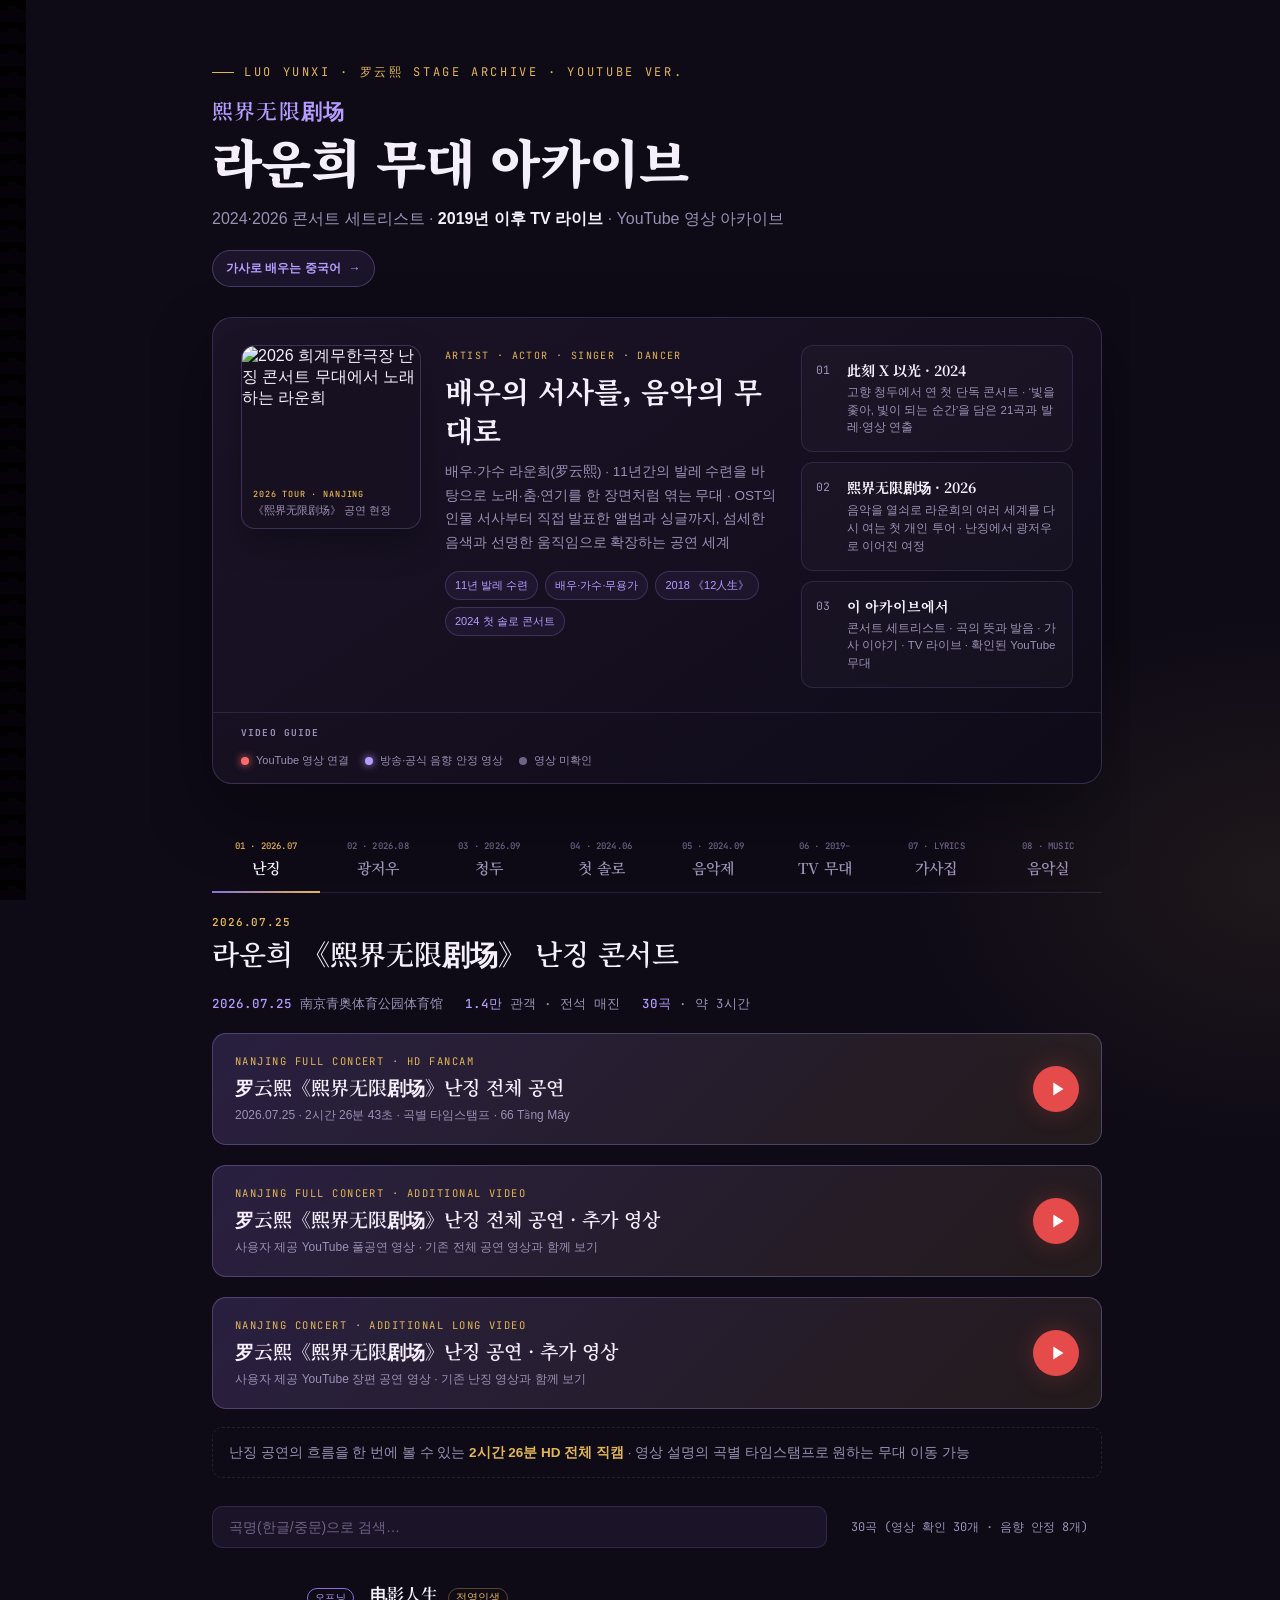
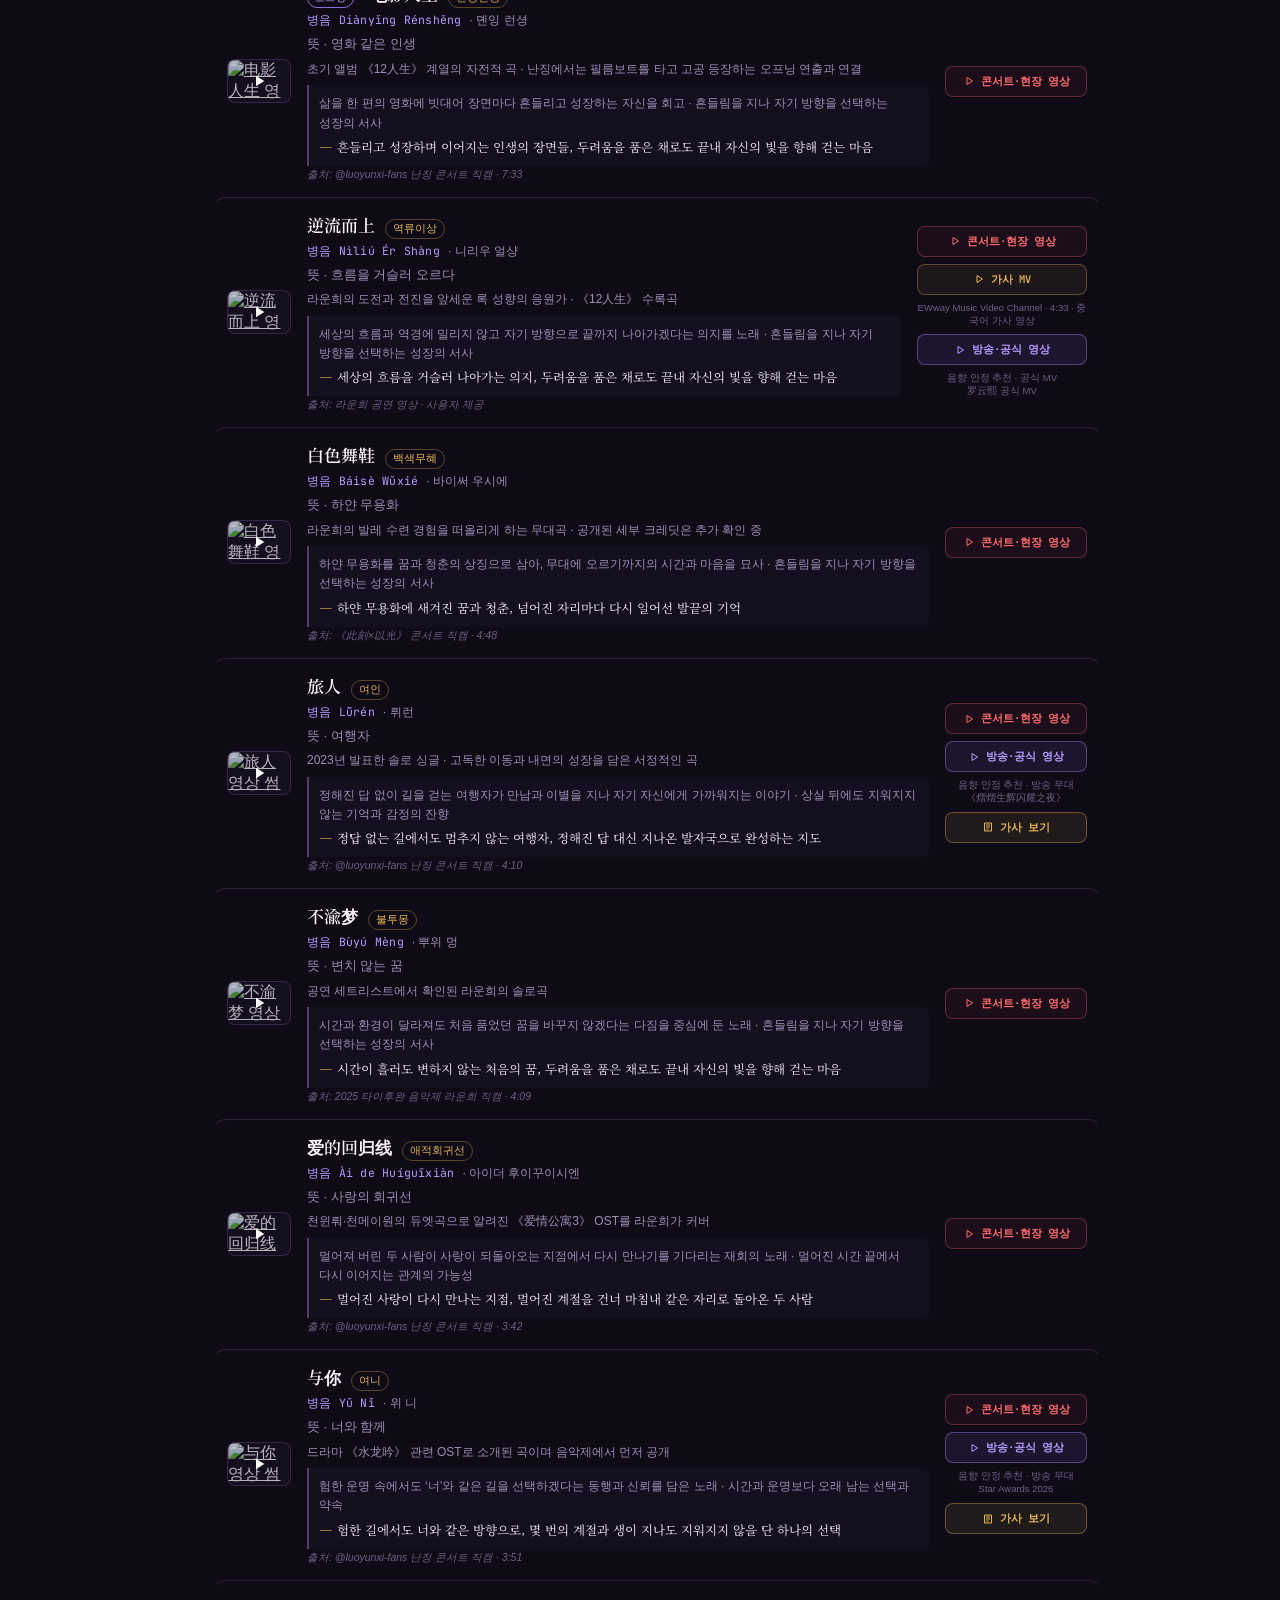
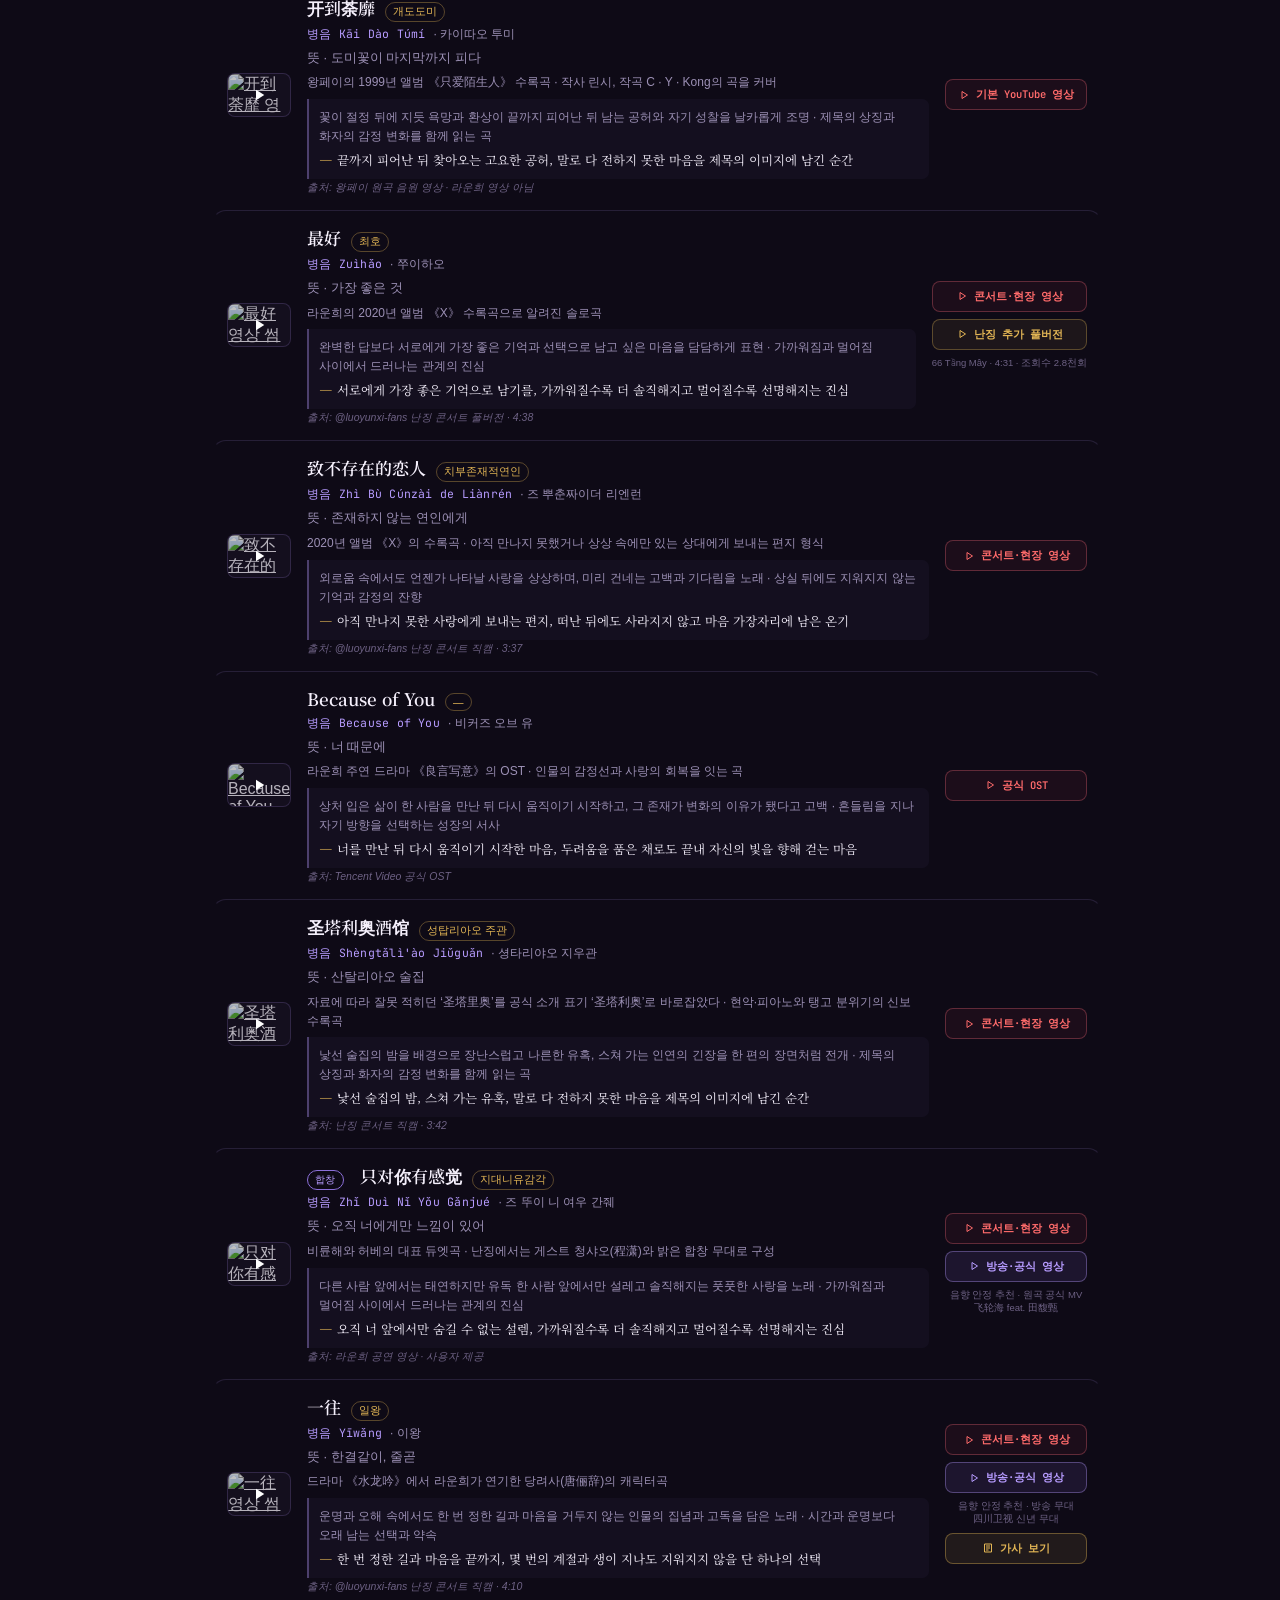
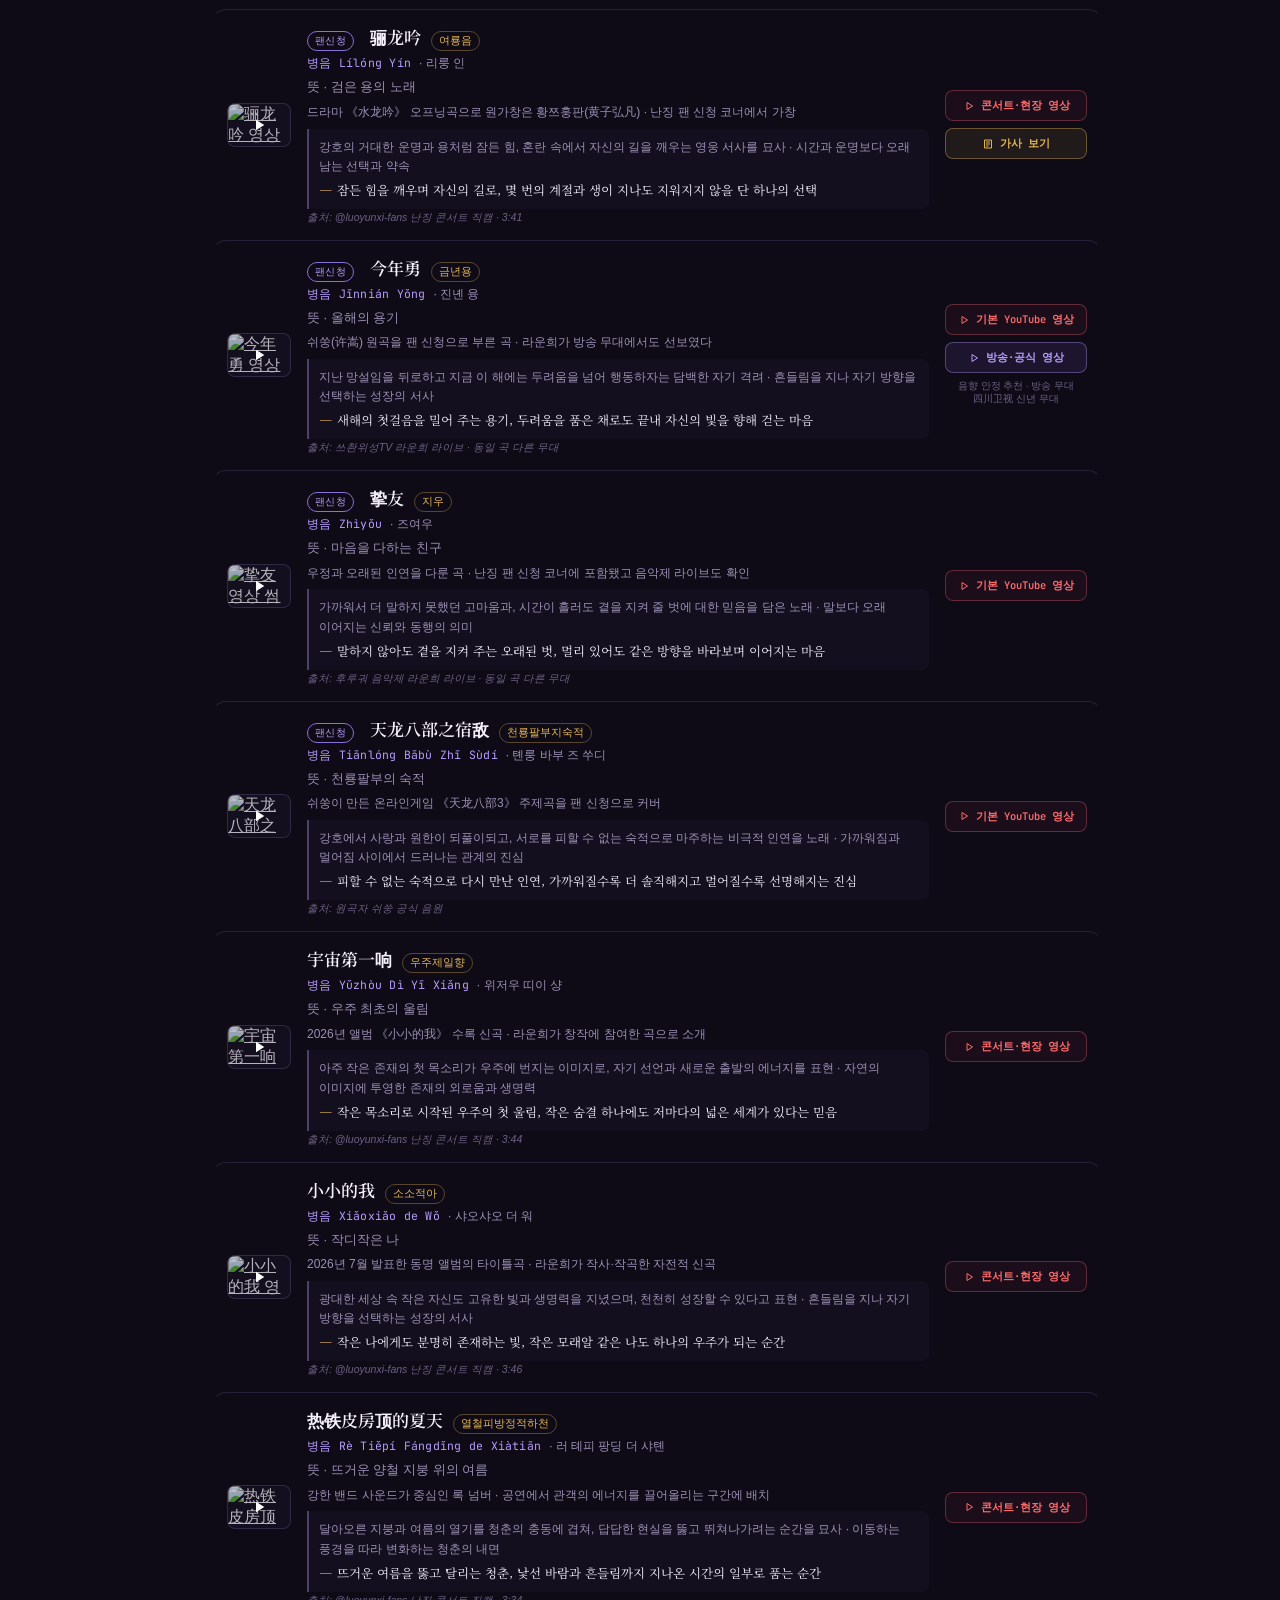
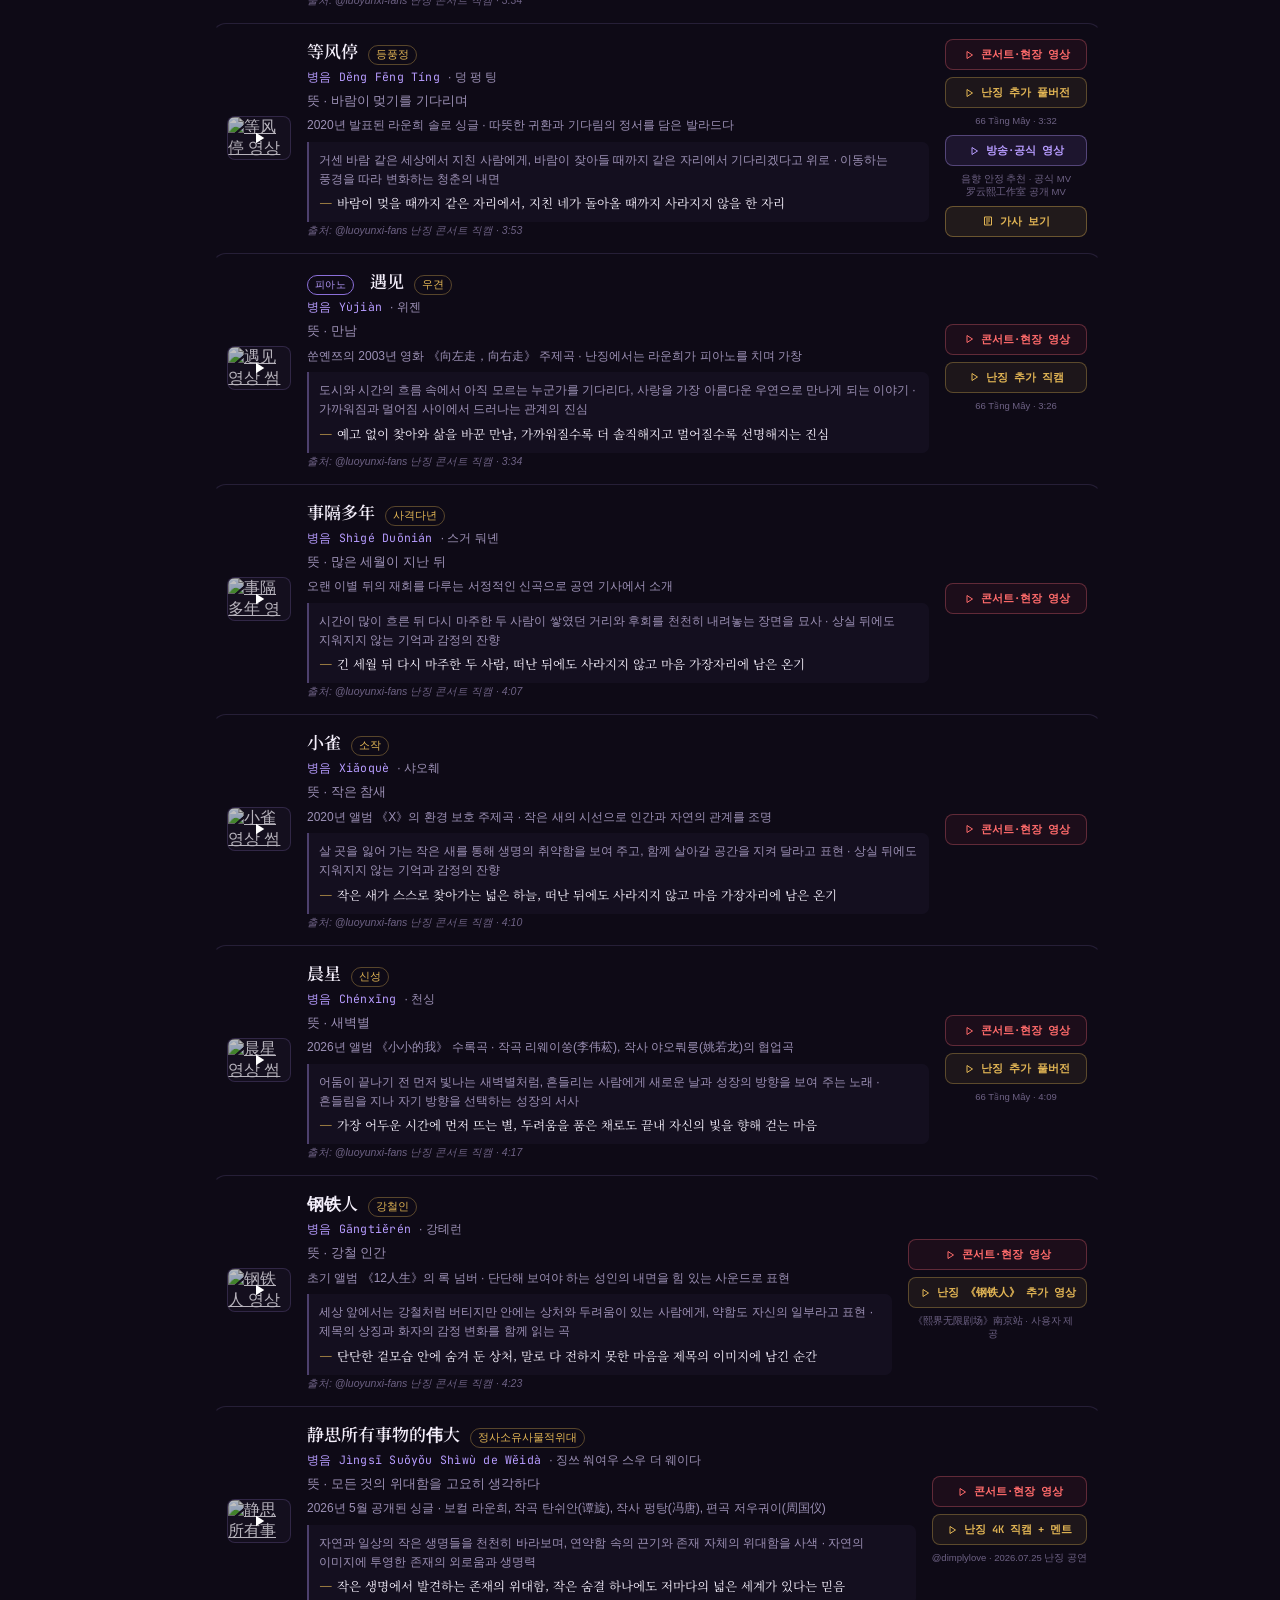
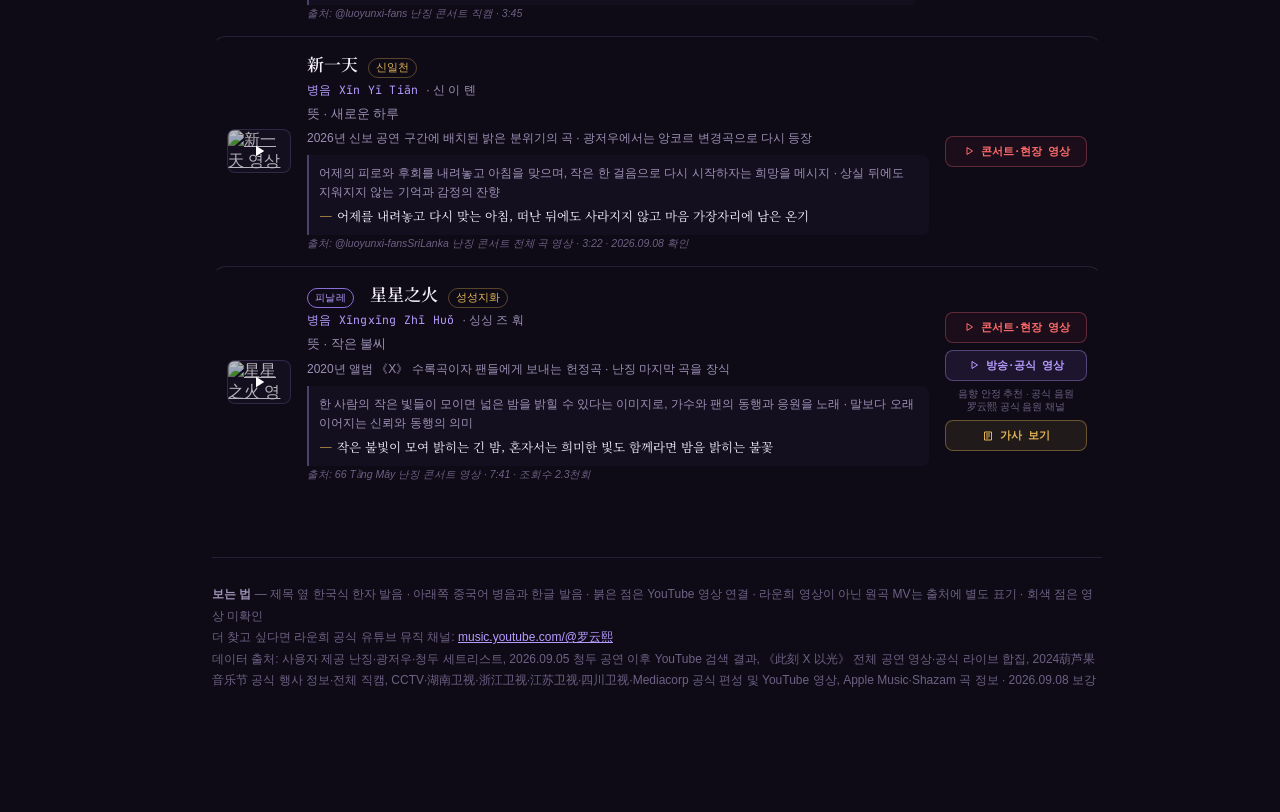
==== commit d8514d32: "Add Night Dream and Three Lives lyrics" ====
--- a/index.html
+++ b/index.html
@@ -373,6 +373,7 @@
   .quality-note{ color:var(--mute-2); font-size:9.5px; line-height:1.35; text-align:center; max-width:170px; }
 
   @media (max-width: 620px){
+    body{ font-size:16px; -webkit-text-size-adjust:100%; }
     .wrap{ width:100vw; max-width:100vw; padding:38px 16px 84px; }
     .hero, .artist-feature, .tabs, [role="tabpanel"], footer{
       width:calc(100vw - 32px); max-width:calc(100vw - 32px);
@@ -388,6 +389,8 @@
       overflow-wrap:anywhere; word-break:break-word;
     }
     .concert-thumb figcaption{ font-size:9px; }
+    .notice{ font-size:13.5px; line-height:1.7; }
+    .meta-row{ font-size:12px; line-height:1.55; }
     .archive-key{ padding:11px 15px 13px; }
     .archive-key{ align-items:flex-start; }
     .legend{ display:grid; grid-template-columns:1fr; gap:7px; width:100%; }
@@ -400,6 +403,16 @@
     .track{ grid-template-columns:52px minmax(0,1fr); gap:12px; padding:13px 6px; }
     .track-listen{ grid-column: 2 / 3; align-items:stretch; margin-top:6px; width:min(100%,220px); }
     .thumb{ width:52px; height:36px; }
+    .track-cn{ font-size:18px; }
+    .track-hanja{ font-size:11px; }
+    .track-py{ font-size:12.5px; }
+    .track-kr{ font-size:13px; }
+    .track-meaning{ font-size:13.5px; }
+    .track-info, .track-lyrics, .lyric-line{ font-size:13px; line-height:1.65; }
+    .lyric-line.highlight{ font-size:13.5px; }
+    .track-source{ font-size:11.5px; line-height:1.5; }
+    .listen-label{ min-height:38px; font-size:11.5px; white-space:normal; text-align:center; }
+    .quality-note{ max-width:none; font-size:10.5px; }
     .listen-label.missing{ justify-content:flex-start; }
     .channel-picks-grid{ grid-template-columns:repeat(2,minmax(0,1fr)); }
     .channel-picks-head{ align-items:flex-start; flex-direction:column; }
@@ -507,6 +520,22 @@
       </span>
       <span class="full-play" aria-hidden="true"><svg viewBox="0 0 24 24" fill="#fff"><path d="M8 5v14l11-7z"/></svg></span>
     </a>
+    <a class="full-concert" href="https://www.youtube.com/watch?v=BmEpCEkUPuE" target="_blank" rel="noopener noreferrer">
+      <span class="full-copy">
+        <span class="full-kicker">NANJING FULL CONCERT · ADDITIONAL VIDEO</span>
+        <span class="full-title">罗云熙《熙界无限剧场》난징 전체 공연 · 추가 영상</span>
+        <span class="full-meta">사용자 제공 YouTube 풀공연 영상 · 기존 전체 공연 영상과 함께 보기</span>
+      </span>
+      <span class="full-play" aria-hidden="true"><svg viewBox="0 0 24 24" fill="#fff"><path d="M8 5v14l11-7z"/></svg></span>
+    </a>
+    <a class="full-concert" href="https://www.youtube.com/watch?v=DSYRp7Pkbog" target="_blank" rel="noopener noreferrer">
+      <span class="full-copy">
+        <span class="full-kicker">NANJING CONCERT · ADDITIONAL LONG VIDEO</span>
+        <span class="full-title">罗云熙《熙界无限剧场》난징 공연 · 추가 영상</span>
+        <span class="full-meta">사용자 제공 YouTube 장편 공연 영상 · 기존 난징 영상과 함께 보기</span>
+      </span>
+      <span class="full-play" aria-hidden="true"><svg viewBox="0 0 24 24" fill="#fff"><path d="M8 5v14l11-7z"/></svg></span>
+    </a>
     <div class="notice">
       난징 공연의 흐름을 한 번에 볼 수 있는 <b>2시간 26분 HD 전체 직캠</b> · 영상 설명의 곡별 타임스탬프로 원하는 무대 이동 가능
     </div>
@@ -578,6 +607,12 @@
       </div>
     </div>
     <div class="concert-video-set">
+      <strong>광저우 공연 하이라이트</strong>
+      <div class="concert-video-links">
+        <a href="https://www.youtube.com/watch?v=HurszxHw-U4" target="_blank" rel="noopener noreferrer">《熙界无限剧场》 광저우 공연 하이라이트 · YouTube</a>
+      </div>
+    </div>
+    <div class="concert-video-set">
       <strong>광저우 공연 직후·비하인드</strong>
       <div class="concert-video-links">
         <a href="https://www.youtube.com/watch?v=-6wR1HBs57A" target="_blank" rel="noopener noreferrer">2026.08.08 공연 직후 신청곡 라이브 · 16분 7초</a>
@@ -612,6 +647,7 @@
       <strong>청두 공연 준비·비하인드</strong>
       <div class="concert-video-links">
         <a href="https://www.youtube.com/watch?v=zqlf-IZsqNQ" target="_blank" rel="noopener noreferrer">2026.09.04 전날 라이브 · 《会呼吸的痛》 피아노 연습 · 11분 27초</a>
+        <a href="https://www.youtube.com/watch?v=GXPSd23eyeA" target="_blank" rel="noopener noreferrer">2026.09.05 청두 공연 종료 후 영상 · YouTube</a>
         <a href="https://x.com/_mxxnlit/status/2096616168853495926" target="_blank" rel="noopener noreferrer">X · 청두 최초 공개 신곡 《无限围廊》 제작 비하인드</a>
       </div>
     </div>
@@ -714,7 +750,7 @@
   {n:24, cn:"事隔多年", hanja:"사격다년", py:"Shìgé Duōnián", kr:"스거 둬녠", mean:"많은 세월이 지난 뒤", info:"오랜 이별 뒤의 재회를 다루는 서정적인 신곡으로 공연 기사에서 소개됐다.", lyrics:"시간이 많이 흐른 뒤 다시 마주한 두 사람이 쌓였던 거리와 후회를 천천히 내려놓는 장면을 묘사", yt:"zI5DCz9OPC8", source:"@luoyunxi-fans 난징 콘서트 직캠 · 4:07"},
   {n:25, cn:"小雀", hanja:"소작", py:"Xiǎoquè", kr:"샤오췌", mean:"작은 참새", info:"2020년 앨범 《X》의 환경 보호 주제곡. 작은 새의 시선으로 인간과 자연의 관계를 바라본다.", lyrics:"살 곳을 잃어 가는 작은 새를 통해 생명의 취약함을 보여 주고, 함께 살아갈 공간을 지켜 달라고 표현", yt:"ptMkcLN-7Qs", source:"@luoyunxi-fans 난징 콘서트 직캠 · 4:10"},
   {n:26, cn:"晨星", hanja:"신성", py:"Chénxīng", kr:"천싱", mean:"새벽별", info:"2026년 앨범 《小小的我》 수록곡. 작곡 리웨이쑹(李伟菘), 작사 야오뤄룽(姚若龙)의 협업곡이다.", lyrics:"어둠이 끝나기 전 먼저 빛나는 새벽별처럼, 흔들리는 사람에게 새로운 날과 성장의 방향을 보여 주는 노래", yt:"E_olnfd1bj0", source:"@luoyunxi-fans 난징 콘서트 직캠 · 4:17", alternates:[{yt:"CDz_CFxjbt8", label:"난징 추가 풀버전", source:"66 Tầng Mây · 4:09"}]},
-  {n:27, cn:"钢铁人", hanja:"강철인", py:"Gāngtiěrén", kr:"강톄런", mean:"강철 인간", info:"초기 앨범 《12人生》의 록 넘버. 단단해 보여야 하는 성인의 내면을 힘 있는 사운드로 표현", lyrics:"세상 앞에서는 강철처럼 버티지만 안에는 상처와 두려움이 있는 사람에게, 약함도 자신의 일부라고 표현", yt:"PfR76JqHF74", source:"@luoyunxi-fans 난징 콘서트 직캠 · 4:23"},
+  {n:27, cn:"钢铁人", hanja:"강철인", py:"Gāngtiěrén", kr:"강톄런", mean:"강철 인간", info:"초기 앨범 《12人生》의 록 넘버. 단단해 보여야 하는 성인의 내면을 힘 있는 사운드로 표현", lyrics:"세상 앞에서는 강철처럼 버티지만 안에는 상처와 두려움이 있는 사람에게, 약함도 자신의 일부라고 표현", yt:"PfR76JqHF74", source:"@luoyunxi-fans 난징 콘서트 직캠 · 4:23", alternates:[{yt:"T9WJk_4PEQE", label:"난징 《钢铁人》 추가 영상", source:"《熙界无限剧场》南京站 · 사용자 제공"}]},
   {n:28, cn:"静思所有事物的伟大", hanja:"정사소유사물적위대", py:"Jìngsī Suǒyǒu Shìwù de Wěidà", kr:"징쓰 쒀여우 스우 더 웨이다", mean:"모든 것의 위대함을 고요히 생각하다", info:"2026년 5월 공개된 싱글. 보컬 라운희, 작곡 탄쉬안(谭旋), 작사 펑탕(冯唐), 편곡 저우궈이(周国仪).", lyrics:"자연과 일상의 작은 생명들을 천천히 바라보며, 연약함 속의 끈기와 존재 자체의 위대함을 사색", yt:"a-yWUFE2zQ4", source:"@luoyunxi-fans 난징 콘서트 직캠 · 3:45", alternates:[{yt:"eGyLA7sGzYo", label:"난징 4K 직캠 + 멘트", source:"@dimplylove · 2026.07.25 난징 공연"}]},
   {n:29, cn:"新一天", hanja:"신일천", py:"Xīn Yī Tiān", kr:"신 이 톈", mean:"새로운 하루", info:"2026년 신보 공연 구간에 배치된 밝은 분위기의 곡. 광저우에서는 앙코르 변경곡으로 다시 등장했다.", lyrics:"어제의 피로와 후회를 내려놓고 아침을 맞으며, 작은 한 걸음으로 다시 시작하자는 희망을 메시지", yt:"w95DzLkQxXI", source:"@luoyunxi-fansSriLanka 난징 콘서트 전체 곡 영상 · 3:22 · 2026.09.08 확인"},
   {n:30, cn:"星星之火", hanja:"성성지화", py:"Xīngxīng Zhī Huǒ", kr:"싱싱 즈 훠", mean:"작은 불씨", info:"2020년 앨범 《X》 수록곡이자 팬들에게 보내는 헌정곡. 난징 마지막 곡을 장식했다.", lyrics:"한 사람의 작은 빛들이 모이면 넓은 밤을 밝힐 수 있다는 이미지로, 가수와 팬의 동행과 응원을 노래", tag:"피날레", yt:"9LpgVmsGq0A", source:"66 Tầng Mây 난징 콘서트 영상 · 7:41 · 조회수 2.3천회"},
@@ -744,7 +780,7 @@
   gzSong("一往", 14, "Part 3", "OST / Original"),
   {n:15, cn:"要不然我们就这样一万年", hanja:"요불연아문취저양일만년", py:"Yàoburán Wǒmen Jiù Zhèyàng Yīwànnián", kr:"야오부란 워먼 지우 저양 이완녠", mean:"아니면 우리 이대로 만년을", info:"드라마 《长月烬明》의 대표 OST. 광저우에서 관객 합창으로 이어진 곡이다.", lyrics:"운명과 시간이 두 사람을 갈라놓아도, 차라리 지금의 마음 그대로 만 년을 함께하자고 붙드는 절절한 약속", part:"Part 3", kind:"OST", notNanjing:true, yt:"PaaUiP9NbQY", source:"@Divya_jk 광저우 콘서트 직캠 · 6:42 · 조회수 252회 · 2026.09.10 확인"},
   {n:16, cn:"相思赋予谁", hanja:"상사부여수", py:"Xiāngsī Fùyǔ Shéi", kr:"샹쓰 푸위 쉐이", mean:"그리움은 누구에게 주나", info:"호메이메이(好妹妹)의 앨범 《春生》 수록 원곡을 희곡 창법(戏腔)으로 편곡했다.", lyrics:"꽃과 계절 같은 고전적 이미지 속에서 갈 곳 없는 그리움을 누구에게 맡길지 묻는, 전통미 짙은 사랑 노래", part:"Part 3", kind:"Cover", notNanjing:true},
-  {n:17, cn:"心上悬", hanja:"심상현", py:"Xīnshàng Xuán", kr:"신상 쉬안", mean:"마음이 매달리다", info:"라운희 주연 드라마 《颜心记》 OST. 광저우 원자료에서 난징 미공연곡으로 표시된 오리지널 곡.", lyrics:"마음이 허공에 매달린 듯 상대를 걱정하고 그리워하며, 사랑의 답을 기다리는 불안과 간절함을 담은 노래", part:"Part 3", kind:"OST / Original", notNanjing:true, yt:"UYoEuuzGBk0", source:"《颜心记》 공식 배급 OST"},
+  {n:17, cn:"心上悬", hanja:"심상현", py:"Xīnshàng Xuán", kr:"신상 쉬안", mean:"마음이 매달리다", info:"라운희 주연 드라마 《颜心记》 OST. 광저우 원자료에서 난징 미공연곡으로 표시된 오리지널 곡.", lyrics:"마음이 허공에 매달린 듯 상대를 걱정하고 그리워하며, 사랑의 답을 기다리는 불안과 간절함을 담은 노래", part:"Part 3", kind:"OST / Original", notNanjing:true, yt:"wU1xlbMaGvg", source:"광저우 콘서트 《心上悬》 공연 영상 · 사용자 제공", alternates:[{yt:"UYoEuuzGBk0", label:"공식 OST 영상", source:"《颜心记》 공식 배급 OST · 기존 링크 유지"}]},
   {n:18, cn:"天下", hanja:"천하", py:"Tiānxià", kr:"톈샤", mean:"천하, 온 세상", info:"장제(张杰)의 대표 고풍(古风) 곡을 커버했다. 작곡 류지닝(刘吉宁)의 웅장한 록 발라드다.", lyrics:"천하와 영웅의 명예보다 사랑하는 한 사람을 택하겠다는 결단을 강호 서사로 표현", part:"Part 3", kind:"Cover", notNanjing:true, yt:"Z5k4tyBjSk8", source:"장제 공식 아티스트 음원 · 라운희 영상 아님"},
   {n:19, cn:"男女关系科", hanja:"남녀관계과", py:"Nánnǚ Guānxì Kē", kr:"난뉘 관시 커", mean:"남녀관계과", info:"양첸화(杨千嬅)의 영화 《新扎师妹》 수록곡을 광둥어로 커버했다.", lyrics:"연애를 하나의 수업과 직무에 빗대어, 실수와 이별을 겪으며 사랑을 배우는 화자를 유쾌하게 묘사", part:"Part 3", kind:"Cover", cantonese:true, notNanjing:true},
   gzSong("宇宙第一响", 20, "Part 3", "Original"),
@@ -780,7 +816,7 @@
   cdSong("旅人", 4, "Act 1", "Original"),
   cdSong("不渝梦", 5, "Act 1", "Original", {yt:"fOJSydkn8Pg", videoLabel:"다른 공연 영상", source:"2024 《此刻 X 以光》 공연 영상 · 청두 공연 아님 · 4:00"}),
   cdSong("与你", 6, "Act 1", "OST / Original"),
-  cdSong("夜梦春游", 7, "Act 1", "Original", {tag:"청두 구성", yt:"gUkFdPIm-M4", videoLabel:"투어 참고 영상", source:"YouTube 투어 공연 영상 · 촬영 도시 미표기 · 청두 공연 확인 아님 · 3:23"}),
+  cdSong("夜梦春游", 7, "Act 1", "Original", {tag:"청두 구성", yt:"Z2tpUEvPdaE", videoLabel:"청두 공연 영상", source:"2026.09.05 청두 콘서트 《夜梦春游》 공연 영상 · 사용자 제공", alternates:[{yt:"gUkFdPIm-M4", label:"기존 투어 참고 영상", source:"YouTube 투어 공연 영상 · 촬영 도시 미표기 · 3:23"}]}),
 
   {n:8, cn:"百年孤寂", hanja:"백년고적", py:"Bǎinián Gūjì", kr:"바이녠 구지", mean:"백 년의 고독", info:"왕페이(王菲)의 1999년 앨범 《只爱陌生人》 수록곡. 감정의 소유와 영원한 고독을 건조하게 바라보는 얼터너티브 팝 커버.", lyrics:"사랑을 붙잡으려 할수록 더 깊어지는 외로움과, 관계가 사라진 뒤에도 남는 긴 고독을 노래", part:"Act 2", kind:"Cover", tag:"청두 신규", yt:"xgAt2SZDteI", videoLabel:"음악제 합동 영상", source:"2026.05.02 상하이 슈퍼망고 음악제 · 《天后》《百年孤寂》《开到荼靡》 합동 영상 · 청두 공연 아님 · 15:01", alternates:[{url:"https://x.com/_mxxnlit/status/2096624348924985346", label:"X · 청두 추가 영상", source:"X 팬 촬영 영상"}], searchQuery:"罗云熙 成都 2026.09.05 百年孤寂"},
   cdSong("最好", 9, "Act 2", "Original", {yt:"ceoKzTq9-CE", source:"@luoyunxi-fansSriLanka 청두·난징·광저우 3도시 《最好》 비교 영상 · 15:00 · 청두 무대 포함"}),
@@ -791,9 +827,9 @@
   cdSong("相思赋予谁", 14, "Act 2", "Duet Cover", {tag:"秦昊 합창", info:"원가창자이자 《等风停》 제작자인 친하오(秦昊)와 함께 부른 청두 한정 합창. 두 사람은 이어 《等风停》 일부도 무반주로 들려줬다."}),
   cdSong("一往", 15, "Act 2", "OST / Original", {yt:"VF1TvQUByPg", source:"@Divya_jk 청두 콘서트 《一往》 직캠 · 4:04"}),
 
-  {n:16, cn:"不染", hanja:"불염", py:"Bùrǎn", kr:"부란", mean:"물들지 않다", info:"마오부이(毛不易)가 부른 《香蜜沉沉烬如霜》 OST. 라운희의 윤옥(润玉) 캐릭터와도 깊이 연결되는 고풍 발라드 커버.", lyrics:"세상의 상처와 집착을 겪고도 처음의 맑은 마음만은 잃지 않으려는 간절함을 노래", part:"Act 3", kind:"OST Cover", tag:"청두 신규", yt:"3U5jv0apwUM", source:"청두 콘서트 현장 영상 · 2026.09.05 · 조회수 18회 · 2026.09.08 확인", alternates:[{yt:"QU2av8HMIMs", label:"YouTube · 청두 추가 영상", source:"@Divya_jk 청두 콘서트 직캠 · 5:33"},{url:"https://x.com/_mxxnlit/status/2097624659751784537", label:"X · 청두 추가 영상", source:"X 팬 촬영 영상"}], searchQuery:"罗云熙 成都 2026.09.05 不染"},
+  {n:16, cn:"不染", hanja:"불염", py:"Bùrǎn", kr:"부란", mean:"물들지 않다", info:"마오부이(毛不易)가 부른 《香蜜沉沉烬如霜》 OST. 라운희의 윤옥(润玉) 캐릭터와도 깊이 연결되는 고풍 발라드 커버.", lyrics:"세상의 상처와 집착을 겪고도 처음의 맑은 마음만은 잃지 않으려는 간절함을 노래", part:"Act 3", kind:"OST Cover", tag:"청두 신규", yt:"3U5jv0apwUM", source:"청두 콘서트 현장 영상 · 2026.09.05 · 조회수 18회 · 2026.09.08 확인", alternates:[{yt:"Bvf-lWfWCGo", label:"YouTube · 청두 공연 추가 영상", source:"2026.09.05 청두 콘서트 《不染》 공연 영상 · 사용자 제공"},{yt:"_qLgGEtNXOI", label:"YouTube · 《不染》 추가 영상 02", source:"사용자 제공 공연 영상"},{yt:"QU2av8HMIMs", label:"YouTube · 청두 추가 영상", source:"@Divya_jk 청두 콘서트 직캠 · 5:33"},{url:"https://x.com/_mxxnlit/status/2097624659751784537", label:"X · 청두 추가 영상", source:"X 팬 촬영 영상"}], searchQuery:"罗云熙 成都 2026.09.05 不染"},
   {n:17, cn:"LOVE U U", hanja:"—", py:"LOVE U U", kr:"러브 유 유", mean:"너를 사랑해", info:"린쥔제(林俊杰)의 2011년 앨범 《学不会》 수록곡을 청두에서 커버. 가벼운 리듬과 솔직한 고백이 중심인 팝 넘버.", lyrics:"복잡한 설명보다 사랑한다는 마음을 있는 그대로 전하며 가까워지고 싶은 설렘을 노래", part:"Act 3", kind:"Cover", tag:"청두 신규", source:"2026.09.05 청두 세트리스트 확인 · 청두 개별 영상 미확인", searchQuery:"罗云熙 成都 2026.09.05 LOVE U U"},
-  {n:18, cn:"三生三世", hanja:"삼생삼세", py:"Sānshēng Sānshì", kr:"산셩 산스", mean:"세 번의 삶, 세 번의 세상", info:"장제(张杰)가 부른 드라마 《三生三世十里桃花》 OST를 커버. 여러 생을 건너 이어지는 인연을 웅장한 선율로 표현.", lyrics:"몇 번의 생과 이별을 지나도 한 사람을 향한 마음은 사라지지 않는다는 운명적 사랑을 노래", part:"Act 3", kind:"OST Cover", tag:"청두 신규", localVideo:"chengdu-sanshengsanshi-fancam.mp4", localPoster:"chengdu-sanshengsanshi-fancam.jpg", localVideoLabel:"직접 촬영 풀버전 · 3:04", source:"2026.09.05 청두 콘서트 직접 촬영본 · 세로형 전체곡 · 3:04", alternates:[{url:"https://x.com/_mxxnlit/status/2097168637157404833", label:"X 팬 촬영 클립 · 2:19", source:"X 팬 촬영 라이브 클립"}], searchQuery:"罗云熙 成都 2026.09.05 三生三世"},
+  {n:18, cn:"三生三世", hanja:"삼생삼세", py:"Sānshēng Sānshì", kr:"산셩 산스", mean:"세 번의 삶, 세 번의 세상", info:"장제(张杰)가 부른 드라마 《三生三世十里桃花》 OST를 커버. 여러 생을 건너 이어지는 인연을 웅장한 선율로 표현.", lyrics:"몇 번의 생과 이별을 지나도 한 사람을 향한 마음은 사라지지 않는다는 운명적 사랑을 노래", part:"Act 3", kind:"OST Cover", tag:"청두 신규", localVideo:"assets/videos/chengdu-sanshengsanshi-fancam.mp4", localPoster:"assets/videos/chengdu-sanshengsanshi-fancam.jpg", localVideoLabel:"직접 촬영 풀버전 · 3:04", source:"2026.09.05 청두 콘서트 직접 촬영본 · 세로형 전체곡 · 3:04", alternates:[{url:"https://x.com/_mxxnlit/status/2097168637157404833", label:"X 팬 촬영 클립 · 2:19", source:"X 팬 촬영 라이브 클립"}], searchQuery:"罗云熙 成都 2026.09.05 三生三世"},
   {n:19, cn:"1234567", hanja:"—", py:"Yī Èr Sān Sì Wǔ Liù Qī", kr:"이 얼 산 쓰 우 리우 치", mean:"하나 둘 셋 넷 다섯 여섯 일곱", info:"F.I.R. 페이얼악단의 곡을 커버. 숫자를 세듯 마음을 정리하며 다시 출발하는 밝은 록 사운드.", lyrics:"망설임을 숫자와 함께 내려놓고 새로운 순간을 향해 힘차게 뛰어드는 청춘의 에너지를 노래", part:"Act 3", kind:"Cover", tag:"청두 신규", source:"2026.09.05 청두 세트리스트 확인 · 청두 개별 영상 미확인", searchQuery:"罗云熙 成都 2026.09.05 1234567"},
   {n:20, cn:"给未来的自己", hanja:"급미래적자기", py:"Gěi Wèilái de Zìjǐ", kr:"게이 웨이라이 더 쯔지", mean:"미래의 나에게", info:"량징루(梁静茹)의 2007년 곡을 커버. 지금의 자신이 미래의 자신에게 보내는 위로와 약속의 편지.", lyrics:"오늘의 흔들림도 언젠가 지나갈 테니 포기하지 말고 자신의 속도로 살아가자고 미래에 약속", part:"Act 3", kind:"Cover", tag:"청두 신규", source:"2026.09.05 청두 세트리스트 확인 · 청두 개별 영상 미확인", searchQuery:"罗云熙 成都 2026.09.05 给未来的自己"},
   {n:21, cn:"跳楼机", hanja:"도루기", py:"Tiàolóujī", kr:"탸오러우지", mean:"드롭 타워", info:"LBI리비(LBI利比)의 인기곡을 커버. 급상승과 추락을 반복하는 놀이기구에 불안정한 사랑의 감정을 겹친 노래.", lyrics:"가까워졌다 멀어지는 관계를 급격히 오르내리는 드롭 타워에 빗대어 두려움과 미련을 표현", part:"Act 3", kind:"Cover", tag:"청두 신규", source:"2026.09.05 청두 세트리스트 확인 · 청두 개별 영상 미확인", searchQuery:"罗云熙 成都 2026.09.05 跳楼机"},
@@ -1006,6 +1042,7 @@
   "逆流而上":"세상의 흐름을 거슬러 나아가는 의지",
   "遇见":"예고 없이 찾아와 삶을 바꾼 만남",
   "钢铁人":"단단한 겉모습 안에 숨겨 둔 상처",
+  "过山车":"급상승과 추락을 지나 마주하는 자유",
   "陀飞轮":"흐르는 시간보다 소중한 삶의 순간",
   "静思所有事物的伟大":"작은 생명에서 발견하는 존재의 위대함",
   "骊龙吟":"잠든 힘을 깨우며 자신의 길로",
@@ -1015,7 +1052,7 @@
 };
 
 function lyricHighlightFor(track){
-  return LYRIC_HIGHLIGHTS[track.cn] || "곡의 핵심 정서 한줄 정리 준비 중";
+  return LYRIC_HIGHLIGHTS[track.cn] || "제목의 이미지로 읽는 감정과 이야기";
 }
 
 function lyricInsightFor(track){
@@ -1044,7 +1081,8 @@
     "黑月光":"놓을수록 깊어지고 미워할수록 선명해지는 사랑",
     "桃花诺":"꽃이 지고 다시 피어도 변하지 않을 오래된 기억",
     "成都":"골목 끝 작은 가게에도 아직 남아 있는 우리의 시간",
-    "相思赋予谁":"갈 곳 잃은 그리움이 꽃잎처럼 머무는 봄밤"
+    "相思赋予谁":"갈 곳 잃은 그리움이 꽃잎처럼 머무는 봄밤",
+    "过山车":"가장 높은 곳과 깊은 낙차까지 삶의 리듬으로 끌어안는 순간"
   };
   if(special[track.cn]) return special[track.cn];
   const text = `${track.mean || ""} ${track.lyrics || ""}`;
@@ -1107,7 +1145,9 @@
   "最浪漫的事":"lyrics-zui-langman",
   "游熙时间":"lyrics-youxi-shijian",
   "旅人":"lyrics-wayfarer",
-  "Wayfarer":"lyrics-wayfarer"
+  "Wayfarer":"lyrics-wayfarer",
+  "夜梦春游":"lyrics-yemeng-chunyou",
+  "三生三世":"lyrics-sansheng-sanshi"
 };
 
 function lyricsPageFor(track){
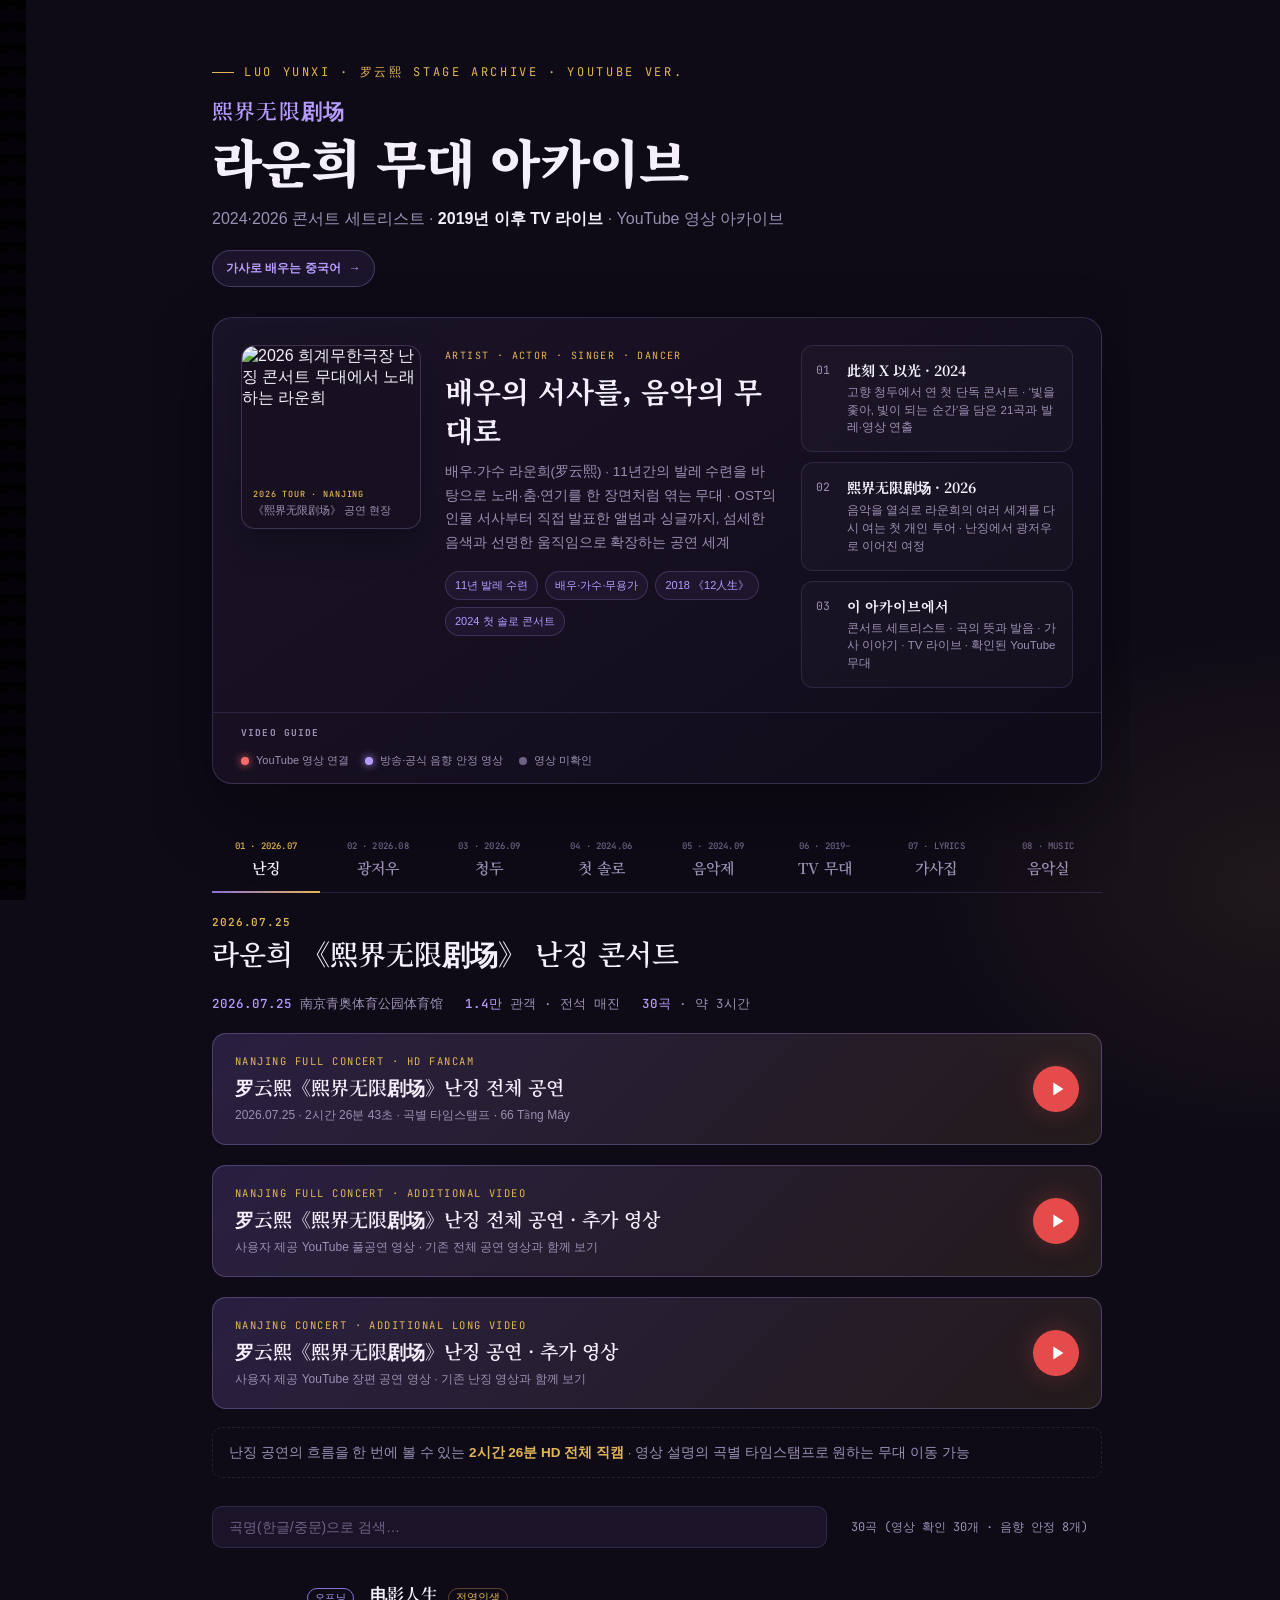
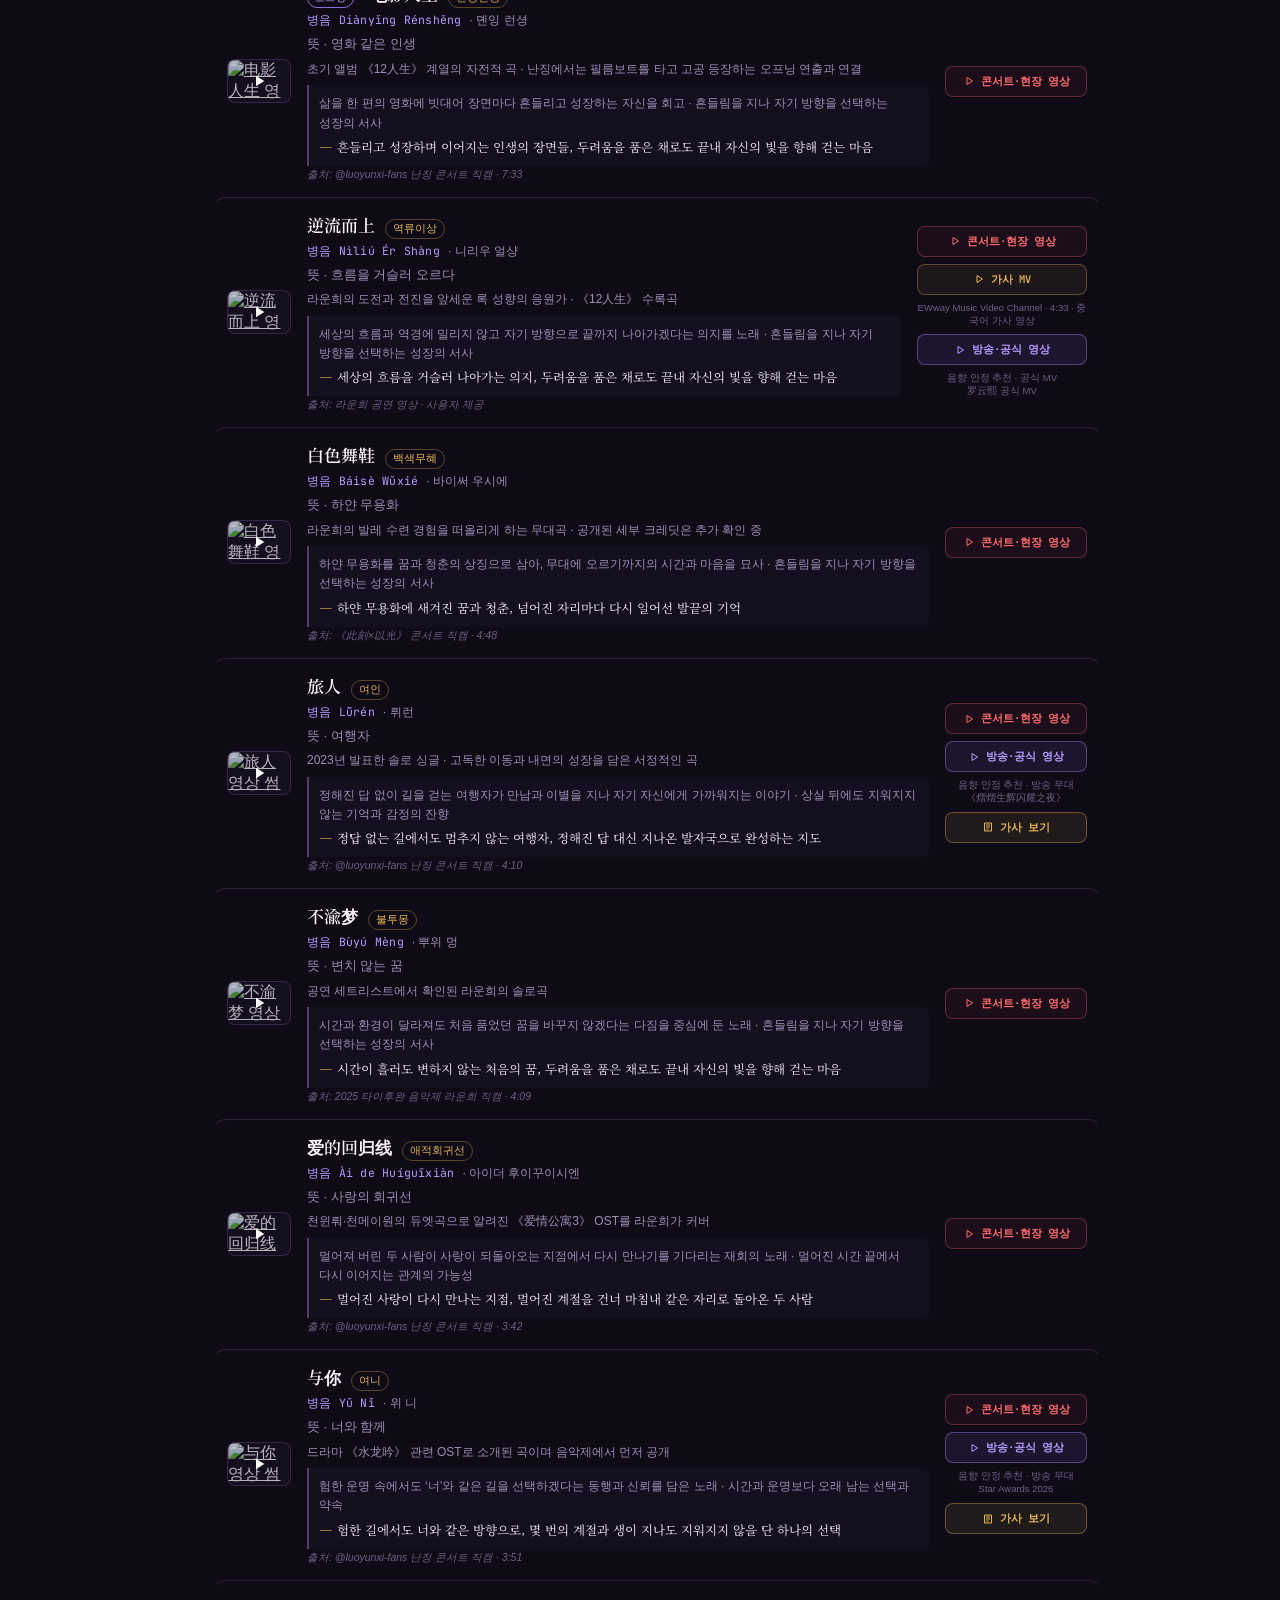
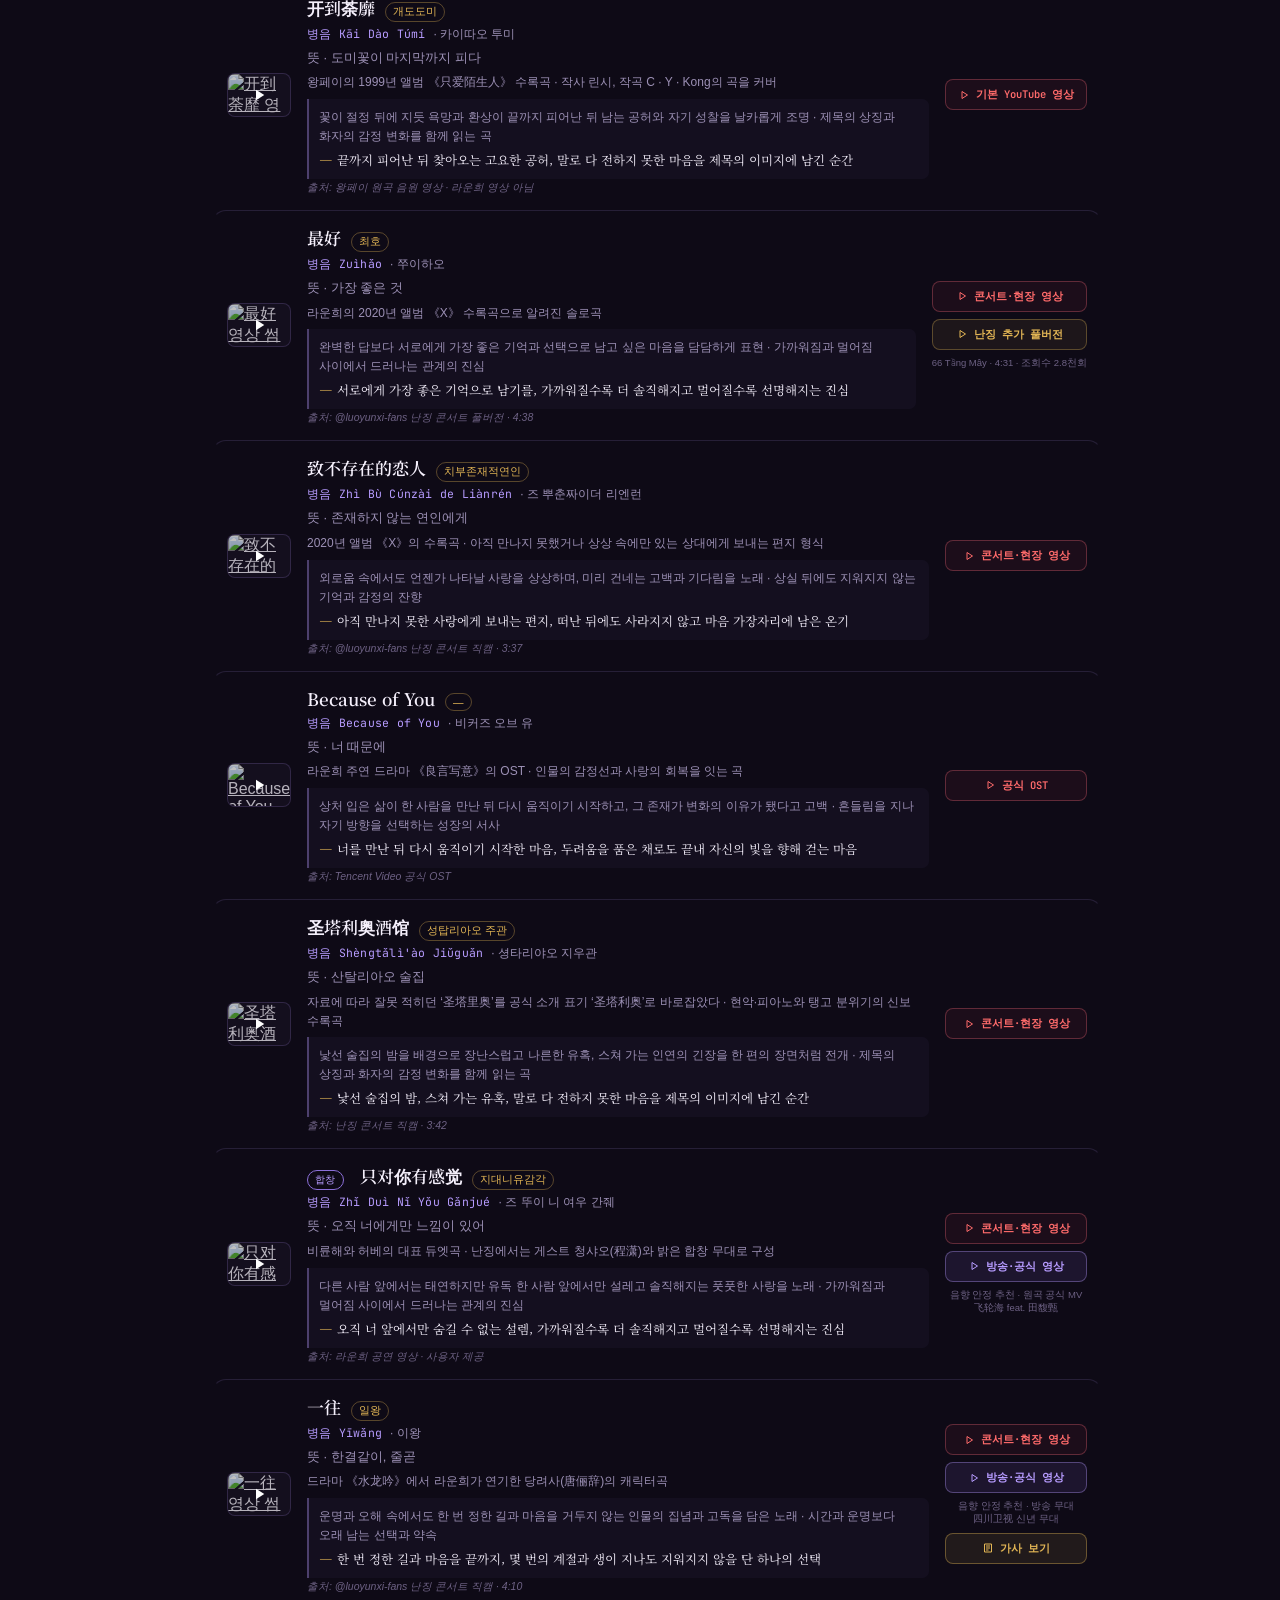
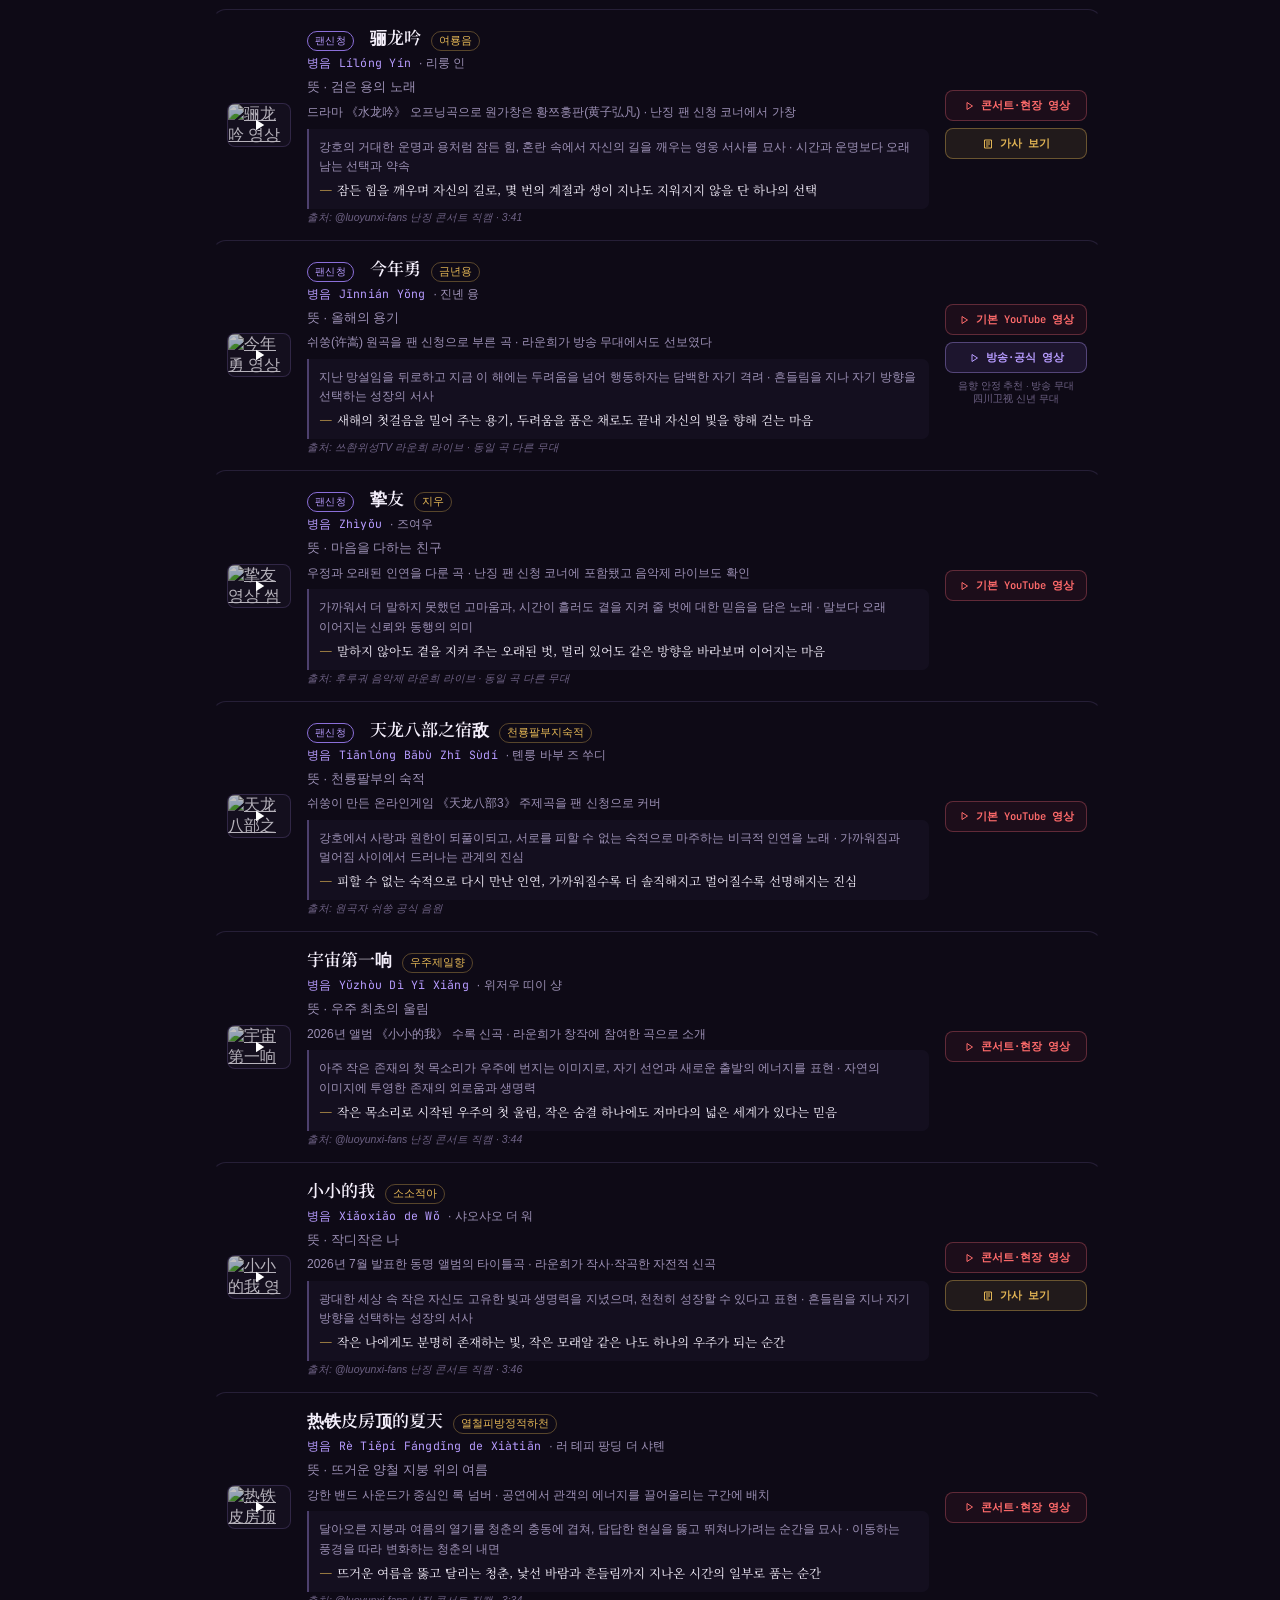
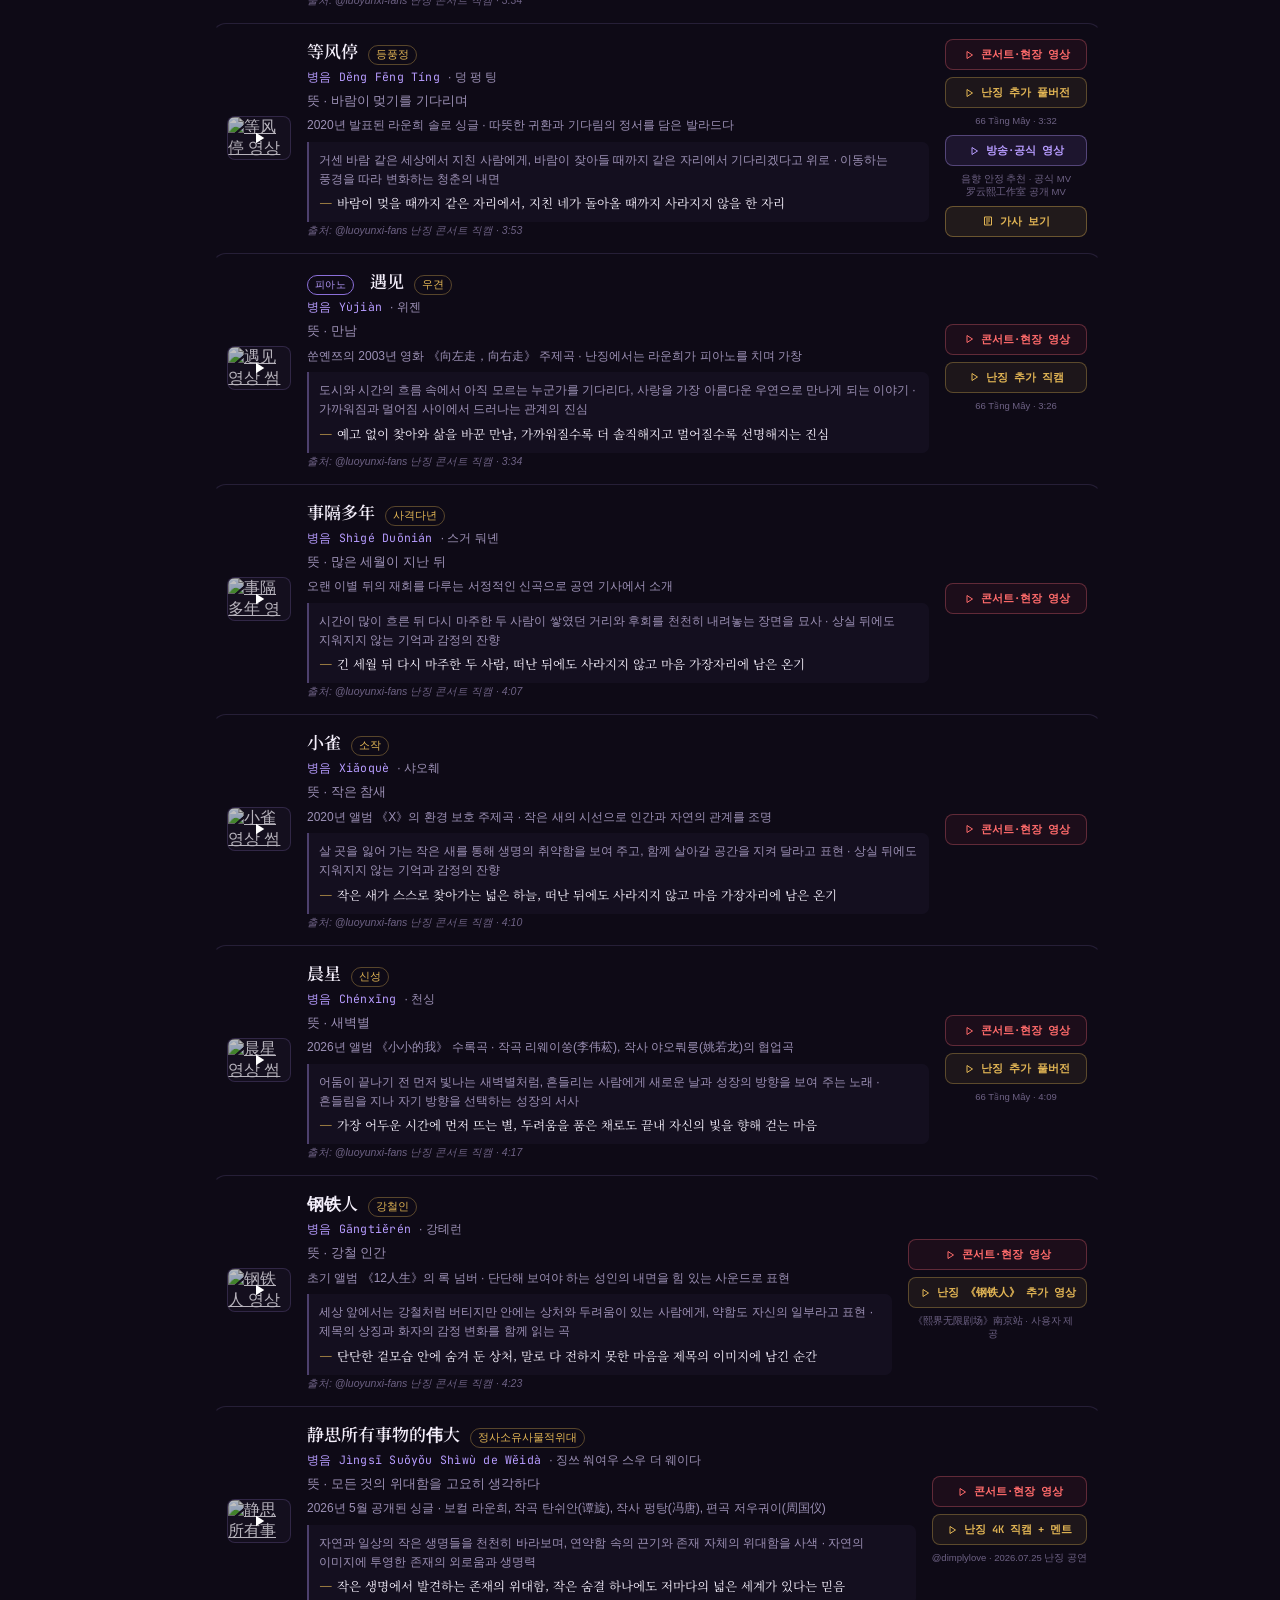
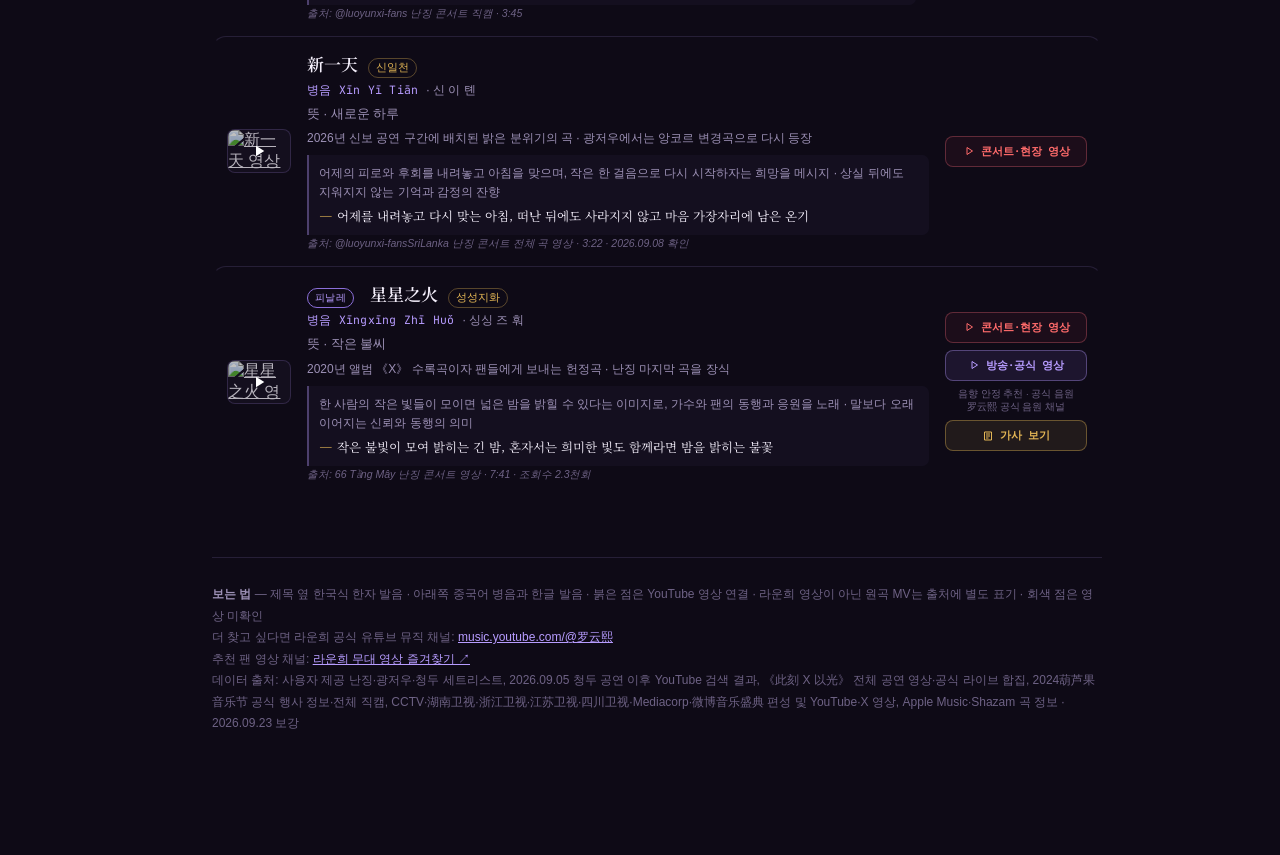
==== commit c7d7f527: "Update archive and add Xiaoxiaodewo lyrics Adds the full 小小的我 lyrics study page with pinyin, Korean " ====
--- a/index.html
+++ b/index.html
@@ -635,6 +635,14 @@
     <div class="notice">
       첨부된 청두 공연 세트리스트와 2026.09.05 공연 이후 공개 자료 기준 · 게스트 친하오(秦昊)와 《相思赋予谁》 합창 · 《无限回廊》《在蓉城》《过山车》 신곡 공개 · 2024 《此刻 X 以光》 청두 공연과 구분
     </div>
+    <a class="full-concert" href="https://www.youtube.com/watch?v=49is0KUDcyc" target="_blank" rel="noopener noreferrer">
+      <span class="full-copy">
+        <span class="full-kicker">CHENGDU FULL CONCERT · YOUTUBE</span>
+        <span class="full-title">罗云熙《熙界无限剧场》청두 전체 공연</span>
+        <span class="full-meta">2026.09.05 · 2시간 56분 53초 · Kuan Tsoi · 전체 공연 직캠</span>
+      </span>
+      <span class="full-play" aria-hidden="true"><svg viewBox="0 0 24 24" fill="#fff"><path d="M8 5v14l11-7z"/></svg></span>
+    </a>
     <a class="full-concert" href="https://www.youtube.com/watch?v=CFnmW2VZySg" target="_blank" rel="noopener noreferrer">
       <span class="full-copy">
         <span class="full-kicker">CHENGDU CONCERT CLIP · YOUTUBE</span>
@@ -699,9 +707,9 @@
 
   <section id="panel-tv" role="tabpanel" aria-labelledby="tab-tv" hidden>
     <div class="meta-row">
-      <span><b>2019.02.19–2026.07.10</b> 최신순</span>
-      <span><b>24개</b> TV 프로그램·갈라</span>
-      <span><b>28곡</b> 방송 무대</span>
+      <span><b>2019.02.19–2026.09.23</b> 최신순</span>
+      <span><b>25개</b> TV 프로그램·갈라</span>
+      <span><b>29곡</b> 방송 무대</span>
     </div>
     <div class="notice">
       방송사 공식 편성·TV 생방송 무대 기준 · 콘서트·음악제·온라인 전용 행사·출연 예고 제외 · <b>무대 평가는 아카이브 편집 평가</b> · 음색·편곡·협연·무대 연출을 함께 본 주관적 감상
@@ -716,7 +724,8 @@
   <footer>
     <b>보는 법</b> — 제목 옆 한국식 한자 발음 · 아래쪽 중국어 병음과 한글 발음 · 붉은 점은 YouTube 영상 연결 · 라운희 영상이 아닌 원곡 MV는 출처에 별도 표기 · 회색 점은 영상 미확인<br>
     더 찾고 싶다면 라운희 공식 유튜브 뮤직 채널: <a href="https://music.youtube.com/channel/UCaVxiNWhf2qEjlInTdj3lUA" target="_blank" rel="noopener noreferrer">music.youtube.com/@罗云熙</a><br>
-    데이터 출처: 사용자 제공 난징·광저우·청두 세트리스트, 2026.09.05 청두 공연 이후 YouTube 검색 결과, 《此刻 X 以光》 전체 공연 영상·공식 라이브 합집, 2024葫芦果音乐节 공식 행사 정보·전체 직캠, CCTV·湖南卫视·浙江卫视·江苏卫视·四川卫视·Mediacorp 공식 편성 및 YouTube 영상, Apple Music·Shazam 곡 정보 · 2026.09.08 보강
+    추천 팬 영상 채널: <a href="https://www.youtube.com/channel/UCT5ArURdJNJquUaq7RrO6uA/videos" target="_blank" rel="noopener noreferrer">라운희 무대 영상 즐겨찾기 ↗</a><br>
+    데이터 출처: 사용자 제공 난징·광저우·청두 세트리스트, 2026.09.05 청두 공연 이후 YouTube 검색 결과, 《此刻 X 以光》 전체 공연 영상·공식 라이브 합집, 2024葫芦果音乐节 공식 행사 정보·전체 직캠, CCTV·湖南卫视·浙江卫视·江苏卫视·四川卫视·Mediacorp·微博音乐盛典 편성 및 YouTube·X 영상, Apple Music·Shazam 곡 정보 · 2026.09.23 보강
   </footer>
 
 </div>
@@ -829,7 +838,7 @@
 
   {n:16, cn:"不染", hanja:"불염", py:"Bùrǎn", kr:"부란", mean:"물들지 않다", info:"마오부이(毛不易)가 부른 《香蜜沉沉烬如霜》 OST. 라운희의 윤옥(润玉) 캐릭터와도 깊이 연결되는 고풍 발라드 커버.", lyrics:"세상의 상처와 집착을 겪고도 처음의 맑은 마음만은 잃지 않으려는 간절함을 노래", part:"Act 3", kind:"OST Cover", tag:"청두 신규", yt:"3U5jv0apwUM", source:"청두 콘서트 현장 영상 · 2026.09.05 · 조회수 18회 · 2026.09.08 확인", alternates:[{yt:"Bvf-lWfWCGo", label:"YouTube · 청두 공연 추가 영상", source:"2026.09.05 청두 콘서트 《不染》 공연 영상 · 사용자 제공"},{yt:"_qLgGEtNXOI", label:"YouTube · 《不染》 추가 영상 02", source:"사용자 제공 공연 영상"},{yt:"QU2av8HMIMs", label:"YouTube · 청두 추가 영상", source:"@Divya_jk 청두 콘서트 직캠 · 5:33"},{url:"https://x.com/_mxxnlit/status/2097624659751784537", label:"X · 청두 추가 영상", source:"X 팬 촬영 영상"}], searchQuery:"罗云熙 成都 2026.09.05 不染"},
   {n:17, cn:"LOVE U U", hanja:"—", py:"LOVE U U", kr:"러브 유 유", mean:"너를 사랑해", info:"린쥔제(林俊杰)의 2011년 앨범 《学不会》 수록곡을 청두에서 커버. 가벼운 리듬과 솔직한 고백이 중심인 팝 넘버.", lyrics:"복잡한 설명보다 사랑한다는 마음을 있는 그대로 전하며 가까워지고 싶은 설렘을 노래", part:"Act 3", kind:"Cover", tag:"청두 신규", source:"2026.09.05 청두 세트리스트 확인 · 청두 개별 영상 미확인", searchQuery:"罗云熙 成都 2026.09.05 LOVE U U"},
-  {n:18, cn:"三生三世", hanja:"삼생삼세", py:"Sānshēng Sānshì", kr:"산셩 산스", mean:"세 번의 삶, 세 번의 세상", info:"장제(张杰)가 부른 드라마 《三生三世十里桃花》 OST를 커버. 여러 생을 건너 이어지는 인연을 웅장한 선율로 표현.", lyrics:"몇 번의 생과 이별을 지나도 한 사람을 향한 마음은 사라지지 않는다는 운명적 사랑을 노래", part:"Act 3", kind:"OST Cover", tag:"청두 신규", localVideo:"assets/videos/chengdu-sanshengsanshi-fancam.mp4", localPoster:"assets/videos/chengdu-sanshengsanshi-fancam.jpg", localVideoLabel:"직접 촬영 풀버전 · 3:04", source:"2026.09.05 청두 콘서트 직접 촬영본 · 세로형 전체곡 · 3:04", alternates:[{url:"https://x.com/_mxxnlit/status/2097168637157404833", label:"X 팬 촬영 클립 · 2:19", source:"X 팬 촬영 라이브 클립"}], searchQuery:"罗云熙 成都 2026.09.05 三生三世"},
+  {n:18, cn:"三生三世", hanja:"삼생삼세", py:"Sānshēng Sānshì", kr:"산셩 산스", mean:"세 번의 삶, 세 번의 세상", info:"장제(张杰)가 부른 드라마 《三生三世十里桃花》 OST를 커버. 여러 생을 건너 이어지는 인연을 웅장한 선율로 표현.", lyrics:"몇 번의 생과 이별을 지나도 한 사람을 향한 마음은 사라지지 않는다는 운명적 사랑을 노래", part:"Act 3", kind:"OST Cover", tag:"청두 신규", localVideo:"chengdu-sanshengsanshi-fancam.mp4", localPoster:"chengdu-sanshengsanshi-fancam.jpg", localVideoLabel:"직접 촬영 풀버전 · 3:04", source:"2026.09.05 청두 콘서트 직접 촬영본 · 세로형 전체곡 · 3:04", alternates:[{url:"https://x.com/_mxxnlit/status/2097168637157404833", label:"X 팬 촬영 클립 · 2:19", source:"X 팬 촬영 라이브 클립"}], searchQuery:"罗云熙 成都 2026.09.05 三生三世"},
   {n:19, cn:"1234567", hanja:"—", py:"Yī Èr Sān Sì Wǔ Liù Qī", kr:"이 얼 산 쓰 우 리우 치", mean:"하나 둘 셋 넷 다섯 여섯 일곱", info:"F.I.R. 페이얼악단의 곡을 커버. 숫자를 세듯 마음을 정리하며 다시 출발하는 밝은 록 사운드.", lyrics:"망설임을 숫자와 함께 내려놓고 새로운 순간을 향해 힘차게 뛰어드는 청춘의 에너지를 노래", part:"Act 3", kind:"Cover", tag:"청두 신규", source:"2026.09.05 청두 세트리스트 확인 · 청두 개별 영상 미확인", searchQuery:"罗云熙 成都 2026.09.05 1234567"},
   {n:20, cn:"给未来的自己", hanja:"급미래적자기", py:"Gěi Wèilái de Zìjǐ", kr:"게이 웨이라이 더 쯔지", mean:"미래의 나에게", info:"량징루(梁静茹)의 2007년 곡을 커버. 지금의 자신이 미래의 자신에게 보내는 위로와 약속의 편지.", lyrics:"오늘의 흔들림도 언젠가 지나갈 테니 포기하지 말고 자신의 속도로 살아가자고 미래에 약속", part:"Act 3", kind:"Cover", tag:"청두 신규", source:"2026.09.05 청두 세트리스트 확인 · 청두 개별 영상 미확인", searchQuery:"罗云熙 成都 2026.09.05 给未来的自己"},
   {n:21, cn:"跳楼机", hanja:"도루기", py:"Tiàolóujī", kr:"탸오러우지", mean:"드롭 타워", info:"LBI리비(LBI利比)의 인기곡을 커버. 급상승과 추락을 반복하는 놀이기구에 불안정한 사랑의 감정을 겹친 노래.", lyrics:"가까워졌다 멀어지는 관계를 급격히 오르내리는 드롭 타워에 빗대어 두려움과 미련을 표현", part:"Act 3", kind:"Cover", tag:"청두 신규", source:"2026.09.05 청두 세트리스트 확인 · 청두 개별 영상 미확인", searchQuery:"罗云熙 成都 2026.09.05 跳楼机"},
@@ -865,7 +874,7 @@
   xSong("逆流而上", 7, "Original", {yt:"4_ITngfqLko", source:"《此刻 X 以光》 콘서트 직캠 · 5:38"}),
   xSong("白色舞鞋", 8, "Original", {yt:"PKjMtupDp8U", source:"《此刻 X 以光》 콘서트 직캠 · 4:48"}),
   xSong("电影人生", 9, "Original", {info:"초기 앨범 《12人生》의 자전적 곡. 콘서트에서는 데뷔 이후의 장면들을 한 편의 영화처럼 잇는 무대로 펼쳐졌다.", yt:"M_AfNDpWAjc", source:"《此刻 X 以光》 콘서트 직캠 · 3:35", alternates:[{yt:"0IBW7HoLyF8", label:"15초 공연 클립", source:"弋如往熙 · 2024.06.01 《此刻 X 以光》"}]}),
-  {n:10, cn:"会呼吸的痛", hanja:"회호흡적통", py:"Huì Hūxī de Tòng", kr:"후이 후시 더 퉁", mean:"숨 쉴 때마다 느껴지는 아픔", info:"량징루(梁静茹)의 2007년 대표 발라드를 커버했다. 이별 뒤에도 사라지지 않는 후회를 섬세하게 표현한 곡이다.", lyrics:"떠난 사람을 잊으려 해도 숨 쉬는 매 순간 기억이 되살아나고, 곁에 있을 때 잘하지 못한 후회를 토로", role:"Cover", yt:"-VAtU-HGhQ4", source:"《此刻 X 以光》 콘서트 직캠 · 4:58"},
+  {n:10, cn:"会呼吸的痛", hanja:"회호흡적통", py:"Huì Hūxī de Tòng", kr:"후이 후시 더 퉁", mean:"숨 쉴 때마다 느껴지는 아픔", info:"량징루(梁静茹)의 2007년 대표 발라드를 커버했다. 이별 뒤에도 사라지지 않는 후회를 섬세하게 표현한 곡이다.", lyrics:"떠난 사람을 잊으려 해도 숨 쉬는 매 순간 기억이 되살아나고, 곁에 있을 때 잘하지 못한 후회를 토로", role:"Cover", yt:"-VAtU-HGhQ4", source:"《此刻 X 以光》 콘서트 직캠 · 4:58", alternates:[{yt:"LgtkSSE93P8", label:"첫 솔로 콘서트 추가 영상", source:"《此刻 X 以光》 관련 영상 · 사용자 제공"}]},
   {n:11, cn:"恋爱的常态", hanja:"연애적상태", py:"Liàn'ài de Chángtài", kr:"롄아이 더 창타이", mean:"연애의 보통 모습", info:"2020년 앨범 《X》 수록곡. 설렘만이 아니라 익숙함과 오해까지 포함한 관계의 여러 얼굴을 바라본다.", lyrics:"가까워졌다 멀어지는 감정의 변화 속에서, 사랑의 평범한 순간들을 받아들이고 서로에게 솔직해지려는 마음", role:"Original", yt:"-VFzBSIPdAE", source:"@irene79709 《此刻 X 以光》 콘서트 무대 · 4:21"},
   {n:12, cn:"冷苹果", hanja:"냉빈과", py:"Lěng Píngguǒ", kr:"렁 핑궈", mean:"차가운 사과", info:"2020년 앨범 《X》 수록곡. 차갑게 굳힌 마음을 사과에 빗댄 세련된 팝 넘버다.", lyrics:"상처받지 않으려 감정을 감추던 화자가 누군가를 만나 단단한 겉면 안의 진심을 조금씩 표현", role:"Original", yt:"CMEQLjaT6Jc", source:"《此刻 X 以光》 콘서트 직캠 · 4:13"},
   xSong("最好", 13, "Original", {yt:"Vry9k82O_4A", source:"@irene79709 《此刻 X 以光》 콘서트 무대 · 5:49"}),
@@ -890,6 +899,7 @@
 ];
 
 const TV_STAGES = [
+  {date:"2026.09.23", program:"《2026微博音乐盛典》", network:"微博音乐盛典 · 无锡", cn:"小小的我", hanja:"소소적아", py:"Xiǎoxiǎo de Wǒ", kr:"샤오샤오 더 워", mean:"작은 나", info:"2026 웨이보 뮤직 어워드에서 정규앨범 《小小的我》의 타이틀곡을 전체 무대로 선보였다. 작고 평범한 존재가 자기 안의 가능성을 발견하는 앨범의 중심 메시지를 담은 최신 시상식 솔로 무대.", lyrics:"세상의 크기 앞에서 작아 보이는 자신을 받아들이면서도, 내면의 빛과 끈기를 믿고 자기만의 길을 계속 걸어가겠다는 마음을 노래", role:"Awards Solo", with:"단독", rating:"4.5/5", review:"담백한 도입에서 후렴의 확신으로 자연스럽게 확장되는 무대. 새 앨범의 자전적인 메시지와 라운희의 차분한 음색이 잘 맞으며, 안무보다 가사와 보컬에 집중한 구성이 인상적.", externalUrl:"https://x.com/summerscent728_/status/2102720533771284887", externalLabel:"X · 전체 무대 3:48", searchQuery:"罗云熙 2026 微博音乐盛典 小小的我", source:"@Summerscent728_ X 전체 무대 · 3:48 · 2026.09.23"},
   {n:1, date:"2025.12.31", program:"《启航2026—中央广播电视总台跨年晚会》", network:"CCTV 종합 채널", cn:"冬雪至", hanja:"동설지", py:"Dōngxuě Zhì", kr:"둥쉐 즈", mean:"겨울눈이 이르다", info:"새해로 넘어가는 계절을 겨울눈 이미지로 그린 서정적인 솔로 무대. CCTV의 지역 연결형 송년 갈라에서 방송됐다.", lyrics:"차가운 계절 끝에도 사람과 사람의 온기가 남고, 흰 눈 뒤에 올 새로운 시작을 기다리는 마음을 메시지", role:"TV Solo", with:"단독", rating:"4.0/5", review:"맑고 가벼운 음색이 겨울 풍경과 잘 맞는다. 큰 기교보다 안정적인 호흡과 잔잔한 여운에 강점이 있는 무대.", yt:"mBAf0huiL_8", source:"CCTV 공식 YouTube · 2025.12.31"},
   {n:2, date:"2025.12.31", program:"《更好2026 江苏卫视跨年演唱会》", network:"江苏卫视", cn:"最后一页", hanja:"최후일엽", py:"Zuìhòu Yī Yè", kr:"쭈이허우 이 예", mean:"마지막 페이지", info:"장위천(江语晨)의 2010년 발라드를 야오샤오탕과 듀엣했다. 끝난 사랑을 책의 마지막 장에 비유하는 곡이다.", lyrics:"관계가 끝났다는 사실을 알면서도 마지막 페이지를 넘기지 못한 채 추억과 미련을 붙드는 마음을 노래", role:"TV Duet", with:"姚晓棠(야오샤오탕)", rating:"4.5/5", review:"라운희의 차분한 중저음과 야오샤오탕의 선명한 고음이 대비되며, 서로 밀어내지 않는 균형 좋은 감성 듀엣.", yt:"E4WC9yPqkvw", source:"江苏卫视 송년 무대 팬클럽 아카이브 · 4:06"},
   {n:3, date:"2026.01.01", program:"《花开天下·国韵新年演唱会》", network:"四川卫视", cn:"今年勇", hanja:"금년용", py:"Jīnnián Yǒng", kr:"진녠 융", mean:"올해의 용기", info:"쉬쑹(许嵩)의 곡을 새해 응원가로 재해석했다. 고향 쓰촨의 신년 특집에서 무대에 올랐다.", lyrics:"지난해의 망설임을 뒤로하고 새해에는 두려움보다 먼저 움직이자고 자신과 듣는 이를 격려", role:"TV Solo", with:"단독", rating:"4.0/5", review:"밴드 사운드 위에서 밝고 곧은 발성이 살아난다. 새해 특집의 메시지와 곡의 추진력이 자연스럽게 맞물린다.", yt:"C30HJVQ3iUk", source:"四川卫视 신년 무대 아카이브"},
@@ -923,6 +933,7 @@
 TV_STAGES.forEach((stage, index) => { stage.n = index + 1; });
 
 const PROGRAM_INTROS = {
+  "《2026微博音乐盛典》":"웨이보의 연례 음악 시상식 · 《小小的我》 정규앨범 타이틀곡 솔로 무대",
   "《2019喜气洋洋闹元宵》":"CCTV 정월대보름 특집 갈라 · 배우·가수 합동 명절 무대",
   "《2023美好奇妙夜》":"베이징위성TV 문화·엔터테인먼트 갈라 · 국풍 솔로 무대",
   "《2024湖南卫视芒果TV春节联欢晚会》":"후난위성TV 설맞이 갈라 · 시·노래·무용을 결합한 지역 문화 무대",
@@ -1104,8 +1115,13 @@
   return video && video.yt !== track.yt ? video : null;
 }
 
+function localMediaURL(path){
+  const localPreview = location.protocol === "file:" || location.hostname === "127.0.0.1" || location.hostname === "localhost";
+  return localPreview ? "assets/videos/" + path.split("/").pop() : path;
+}
+
 function thumbnailVideoFor(track){
-  if(track.localVideo) return {src:track.localPoster, label:"직접 촬영", href:track.localVideo};
+  if(track.localVideo) return {src:localMediaURL(track.localPoster), label:"직접 촬영", href:localMediaURL(track.localVideo)};
   if(track.yt) return {yt:track.yt, label:"", href:ytWatchURL(track.yt)};
   const cleaner = cleanerVideoFor(track);
   if(cleaner) return {yt:cleaner.yt, label:"방송·공식 참고", href:ytWatchURL(cleaner.yt)};
@@ -1147,7 +1163,9 @@
   "旅人":"lyrics-wayfarer",
   "Wayfarer":"lyrics-wayfarer",
   "夜梦春游":"lyrics-yemeng-chunyou",
-  "三生三世":"lyrics-sansheng-sanshi"
+  "三生三世":"lyrics-sansheng-sanshi",
+  "会呼吸的痛":"lyrics-huixide-tong",
+  "小小的我":"lyrics-xiaoxiaode-wo"
 };
 
 function lyricsPageFor(track){
@@ -1254,7 +1272,7 @@
     const thumbHTML = `<a class="thumb${hasVideo || hasLocalVideo ? "" : " fallback"}" href="${thumb.href}" target="_blank" rel="noopener noreferrer" aria-label="${t.cn} ${hasVideo || hasLocalVideo ? "영상 재생" : "참고 영상 또는 검색"}"><img src="${thumb.src || ytThumbURL(thumb.yt)}" alt="${t.cn} 영상 썸네일" loading="lazy"><div class="play-badge"><svg viewBox="0 0 24 24" fill="#fff"><path d="M8 5v14l11-7z"/></svg></div>${thumb.label ? `<span class="thumb-note">${thumb.label}</span>` : ""}</a>`;
 
     const listenHTML = hasLocalVideo
-      ? `<a class="listen-label primary" href="${t.localVideo}" target="_blank" rel="noopener noreferrer"><svg viewBox="0 0 24 24" fill="none" stroke="currentColor" stroke-width="2"><path d="M8 5v14l11-7z"/></svg>${t.localVideoLabel || "직접 촬영 영상"}</a>`
+      ? `<a class="listen-label primary" href="${localMediaURL(t.localVideo)}" target="_blank" rel="noopener noreferrer"><svg viewBox="0 0 24 24" fill="none" stroke="currentColor" stroke-width="2"><path d="M8 5v14l11-7z"/></svg>${t.localVideoLabel || "직접 촬영 영상"}</a>`
       : hasVideo
         ? `<a class="listen-label primary" href="${ytWatchURL(t.yt)}" target="_blank" rel="noopener noreferrer"><svg viewBox="0 0 24 24" fill="none" stroke="currentColor" stroke-width="2"><path d="M8 5v14l11-7z"/></svg>${primaryVideoLabel(t)}</a>`
       : t.externalUrl
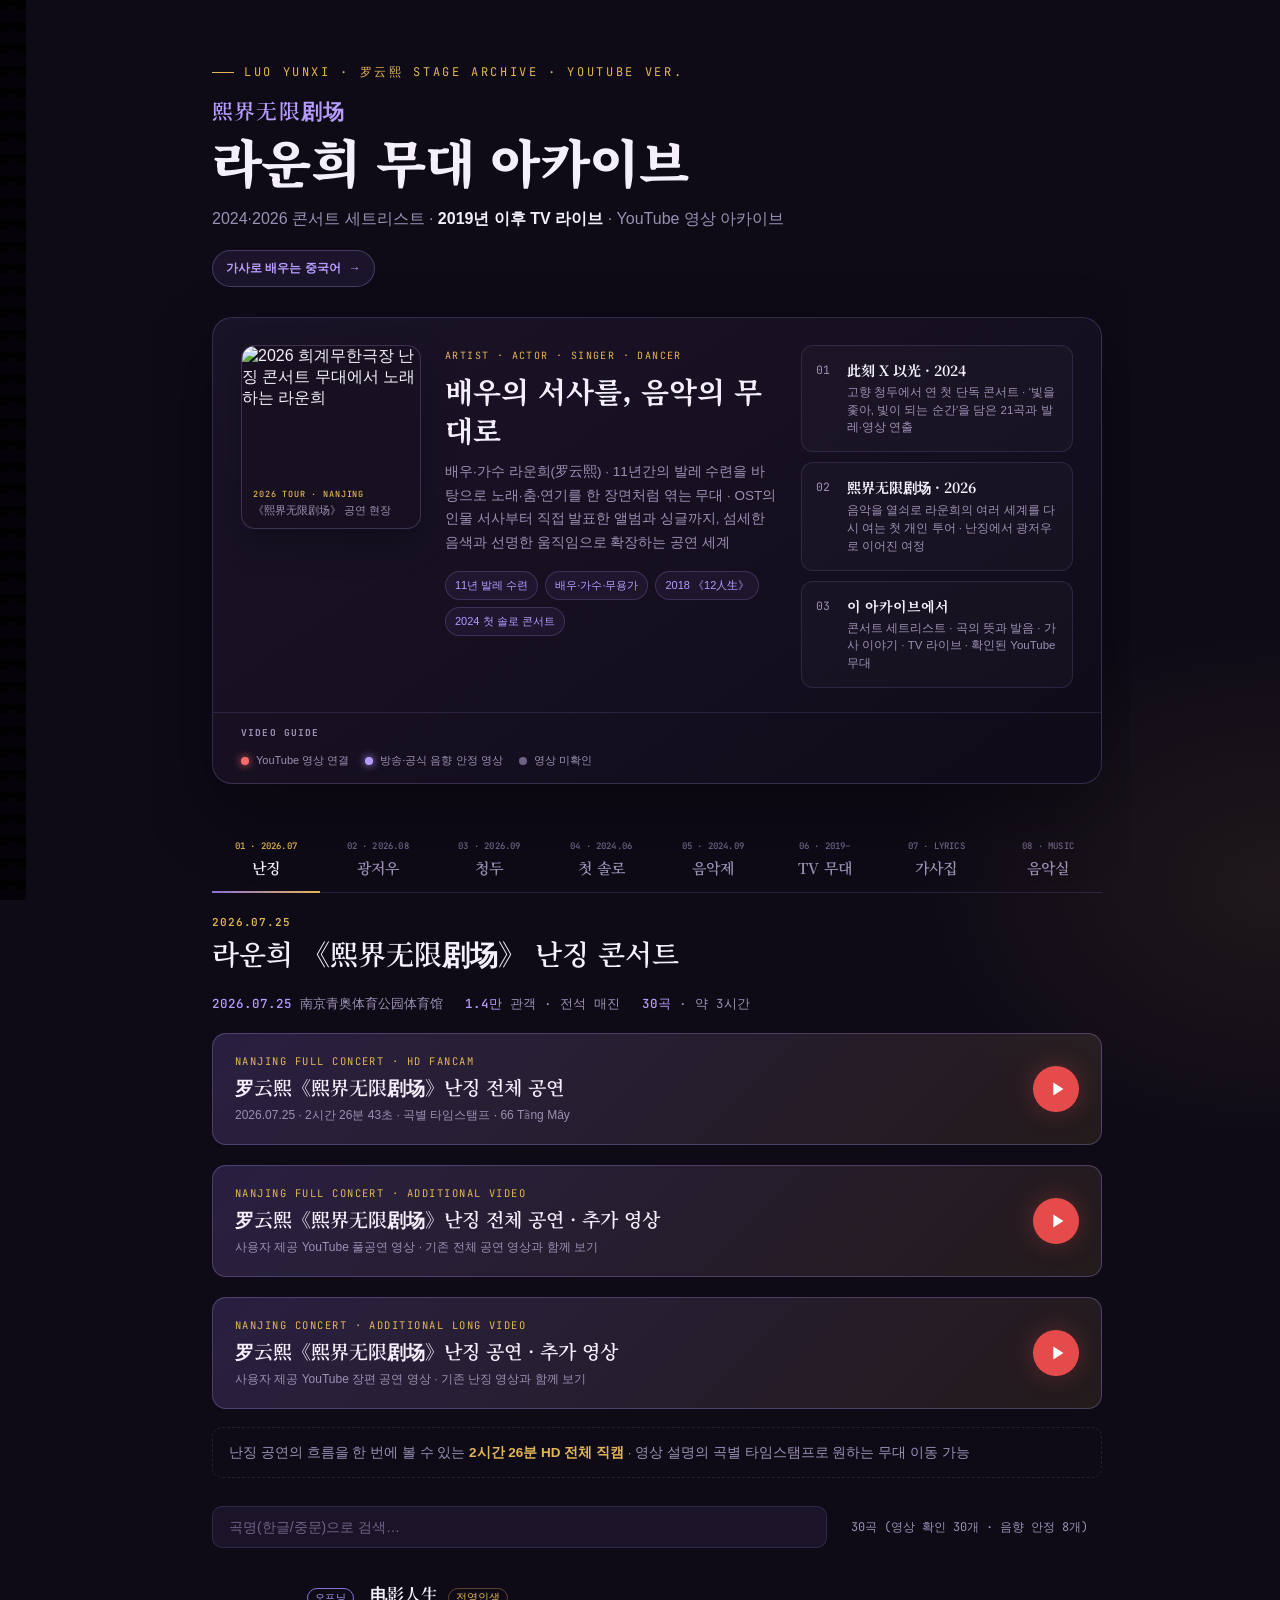
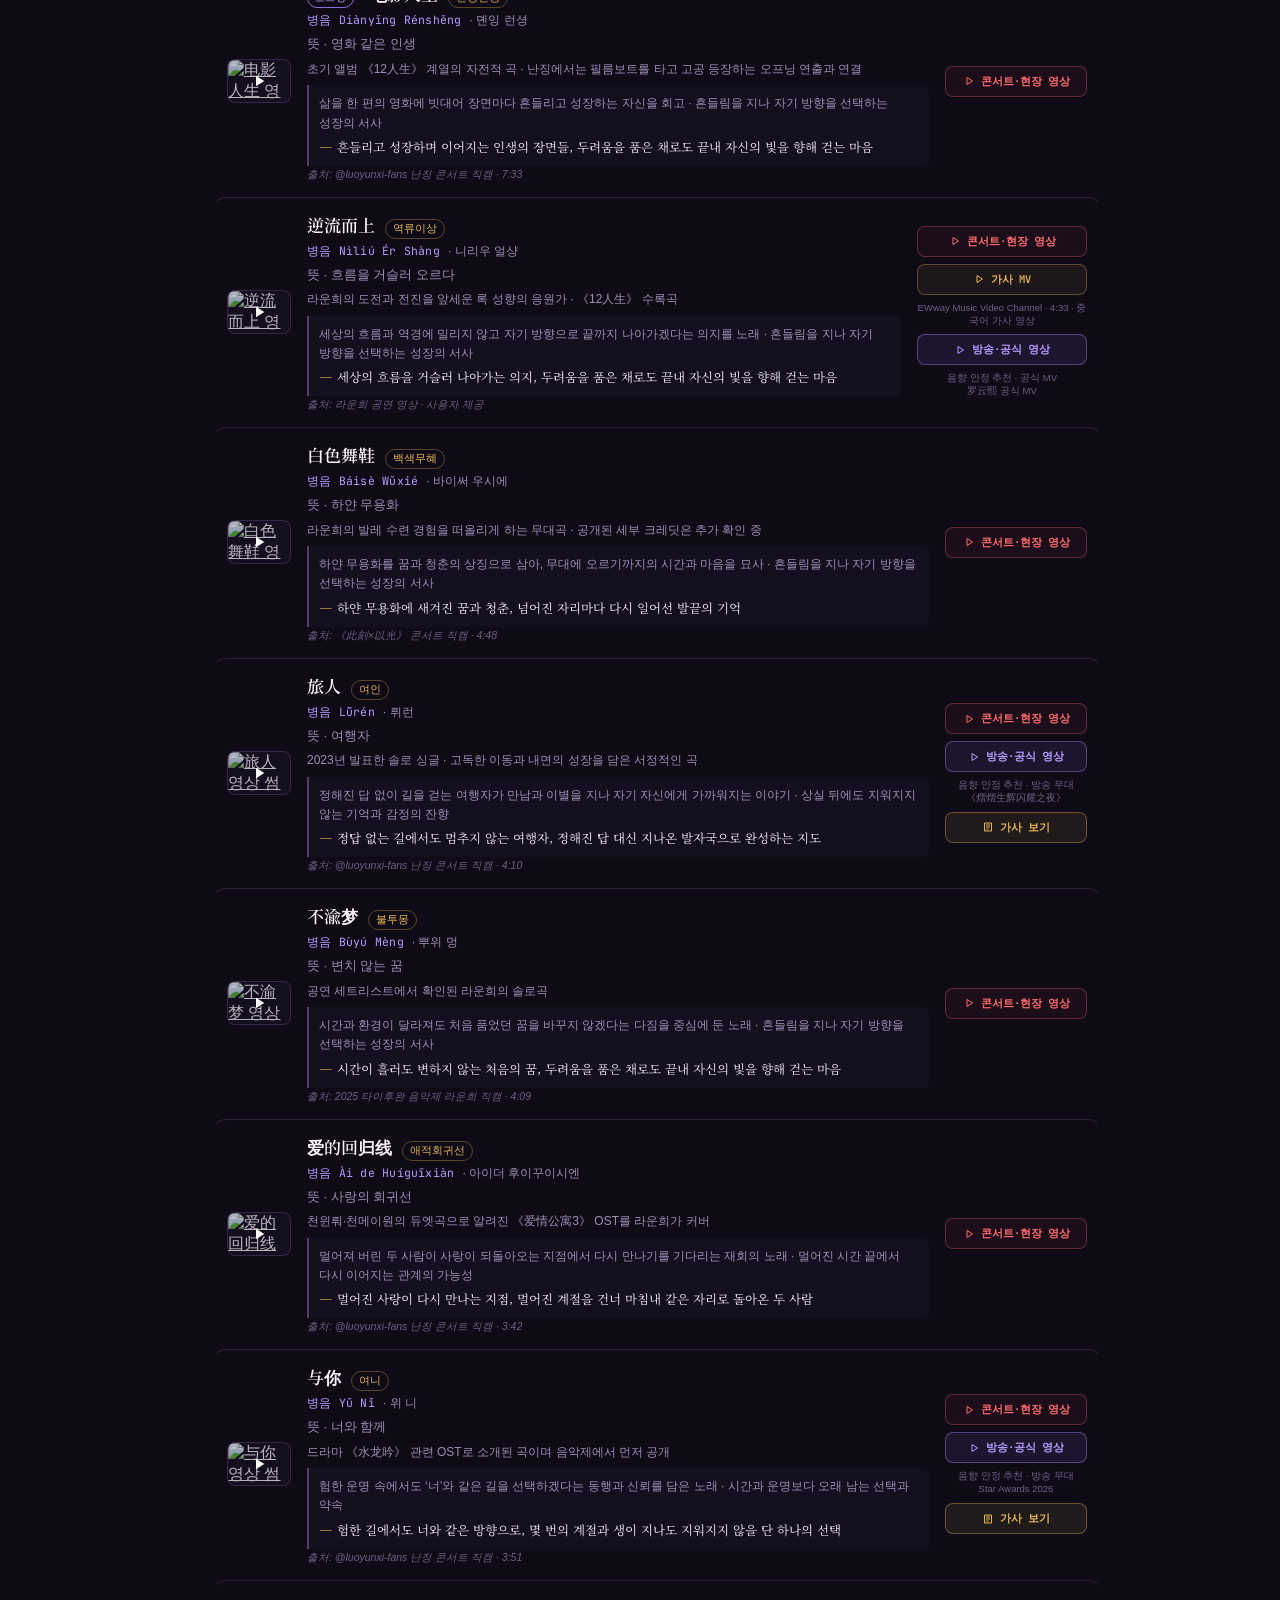
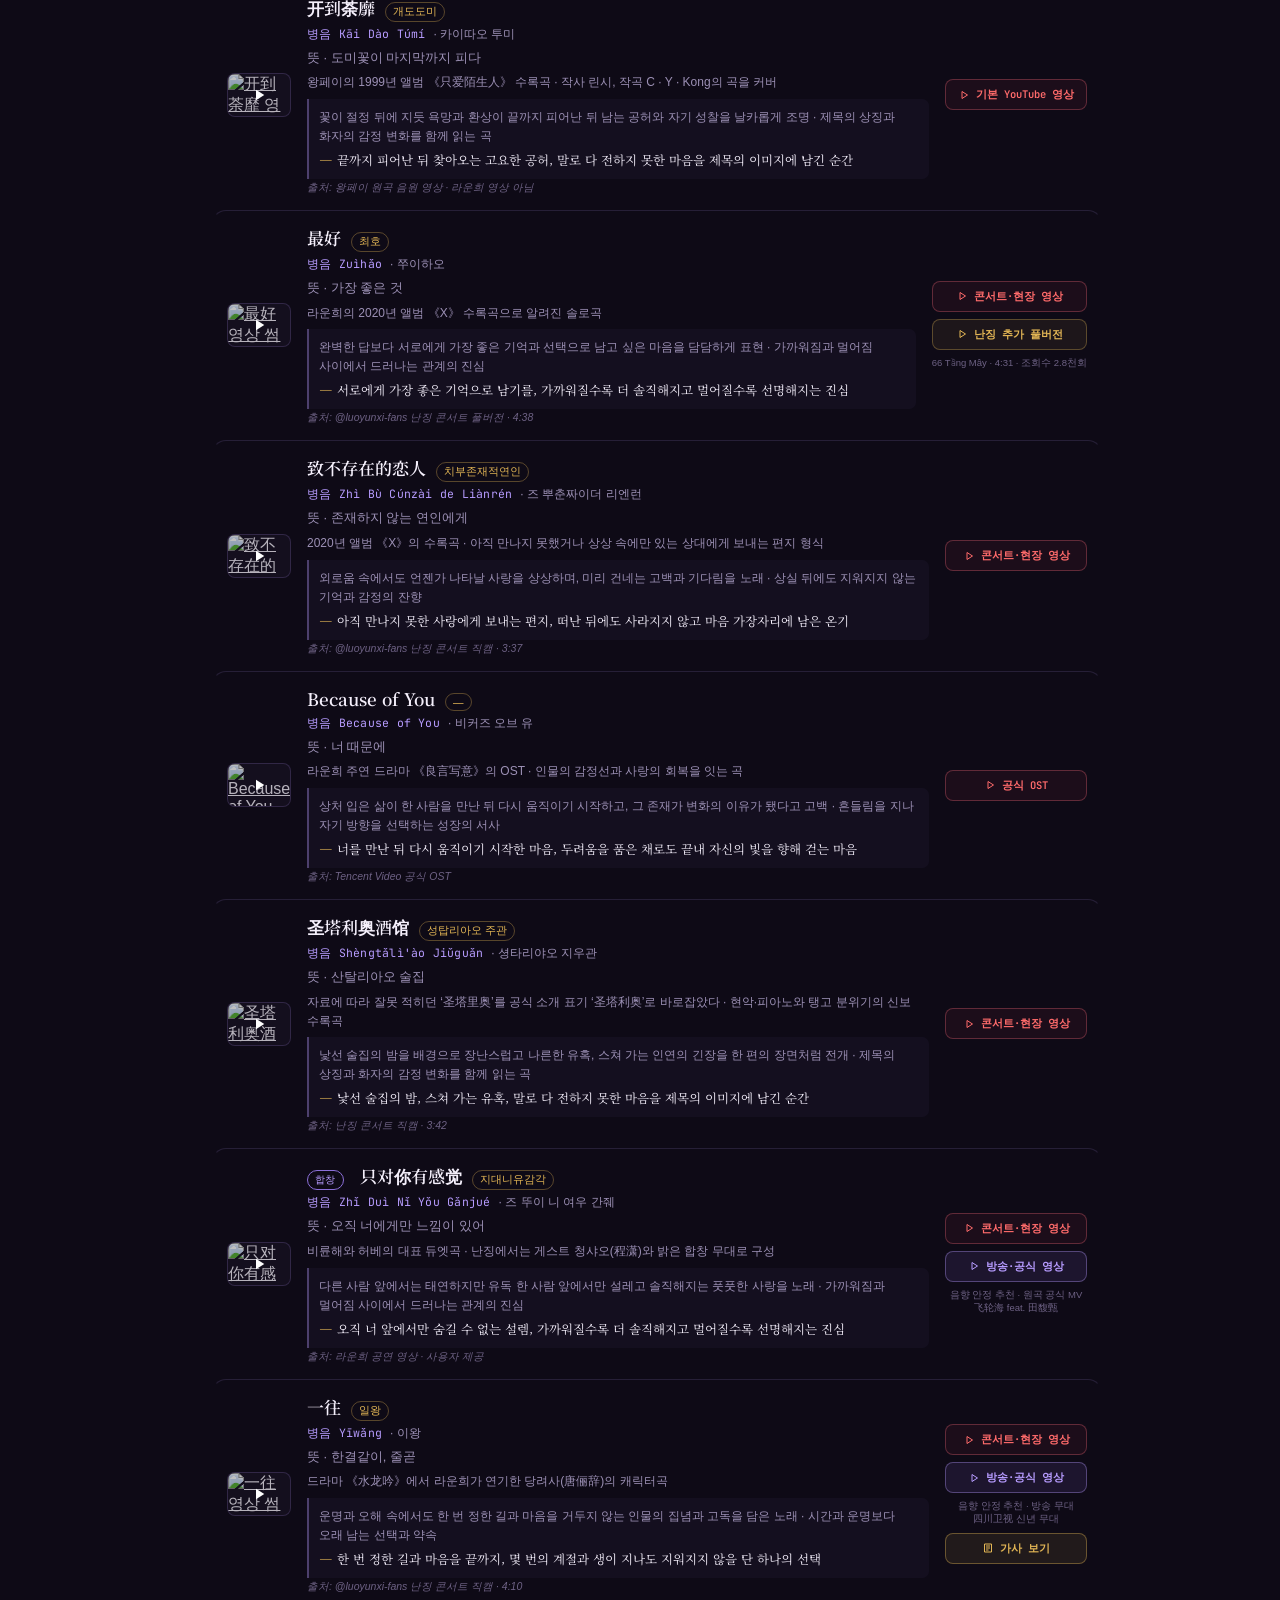
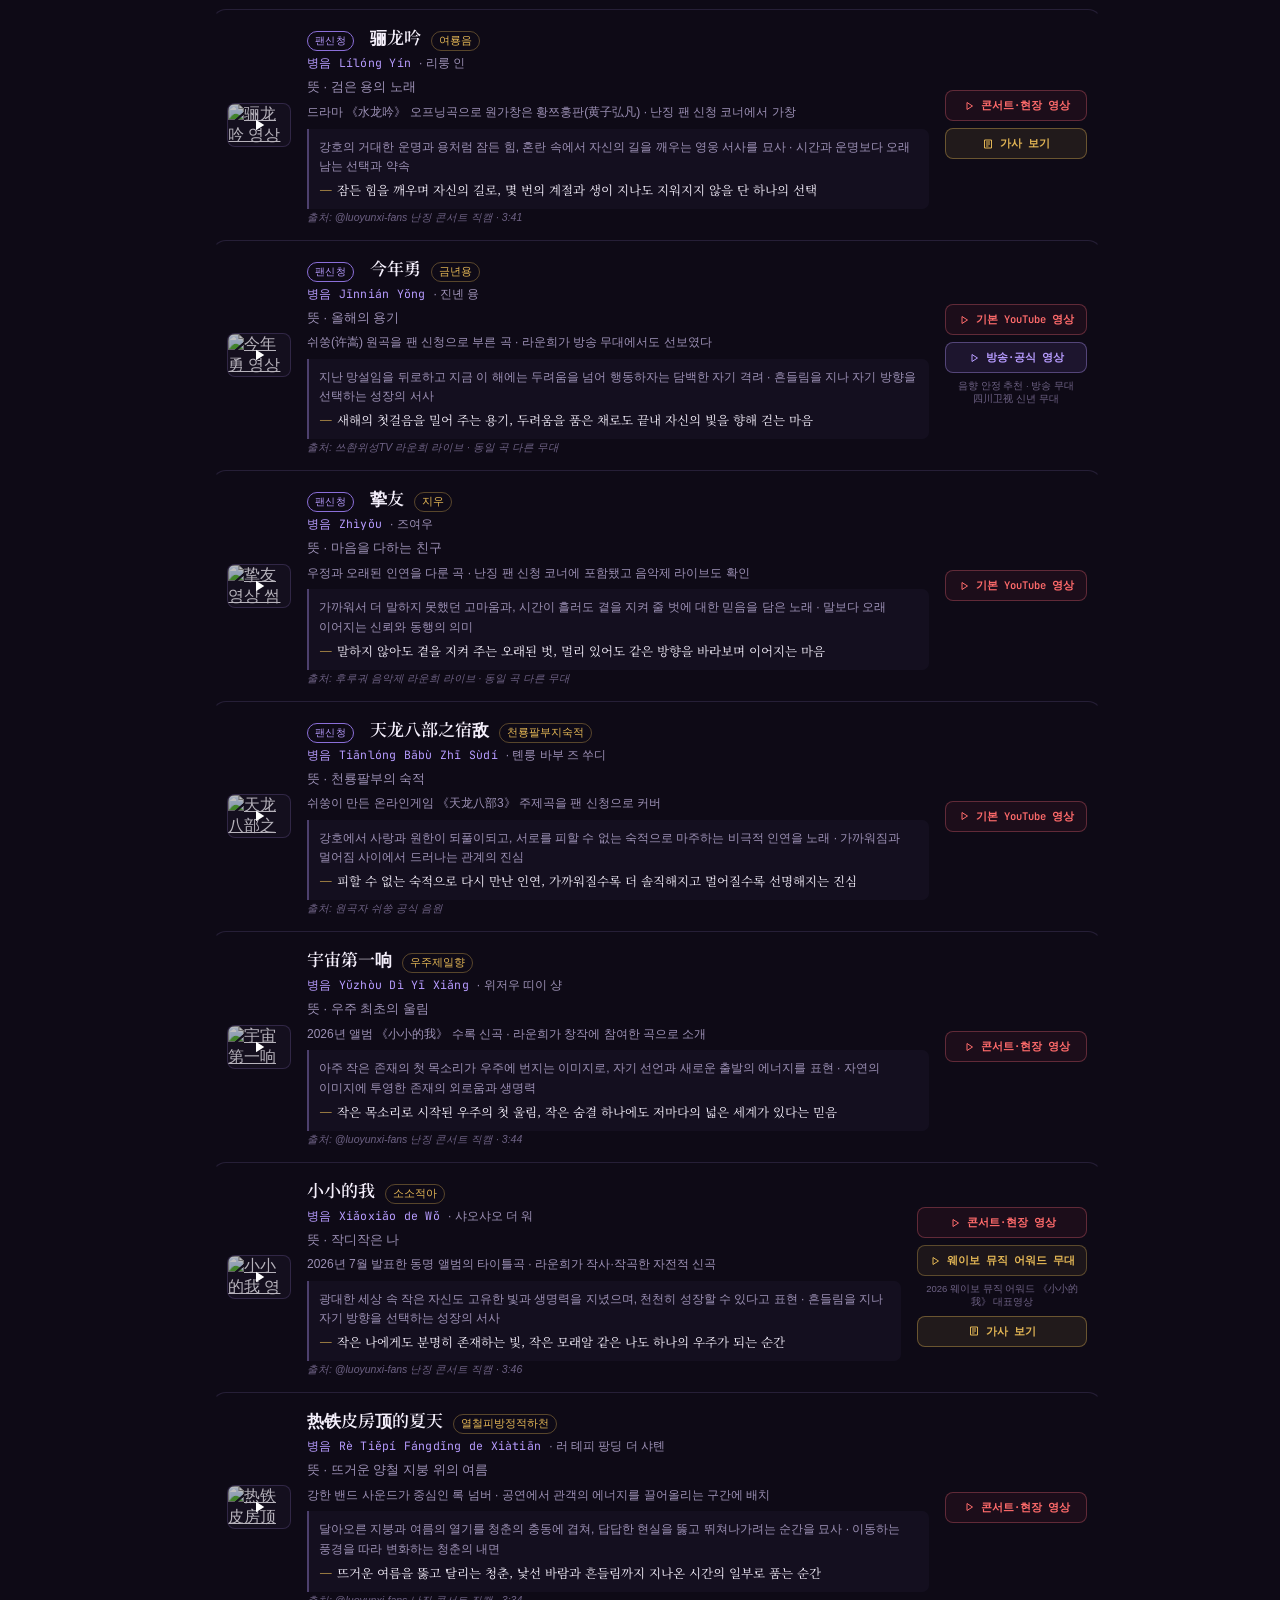
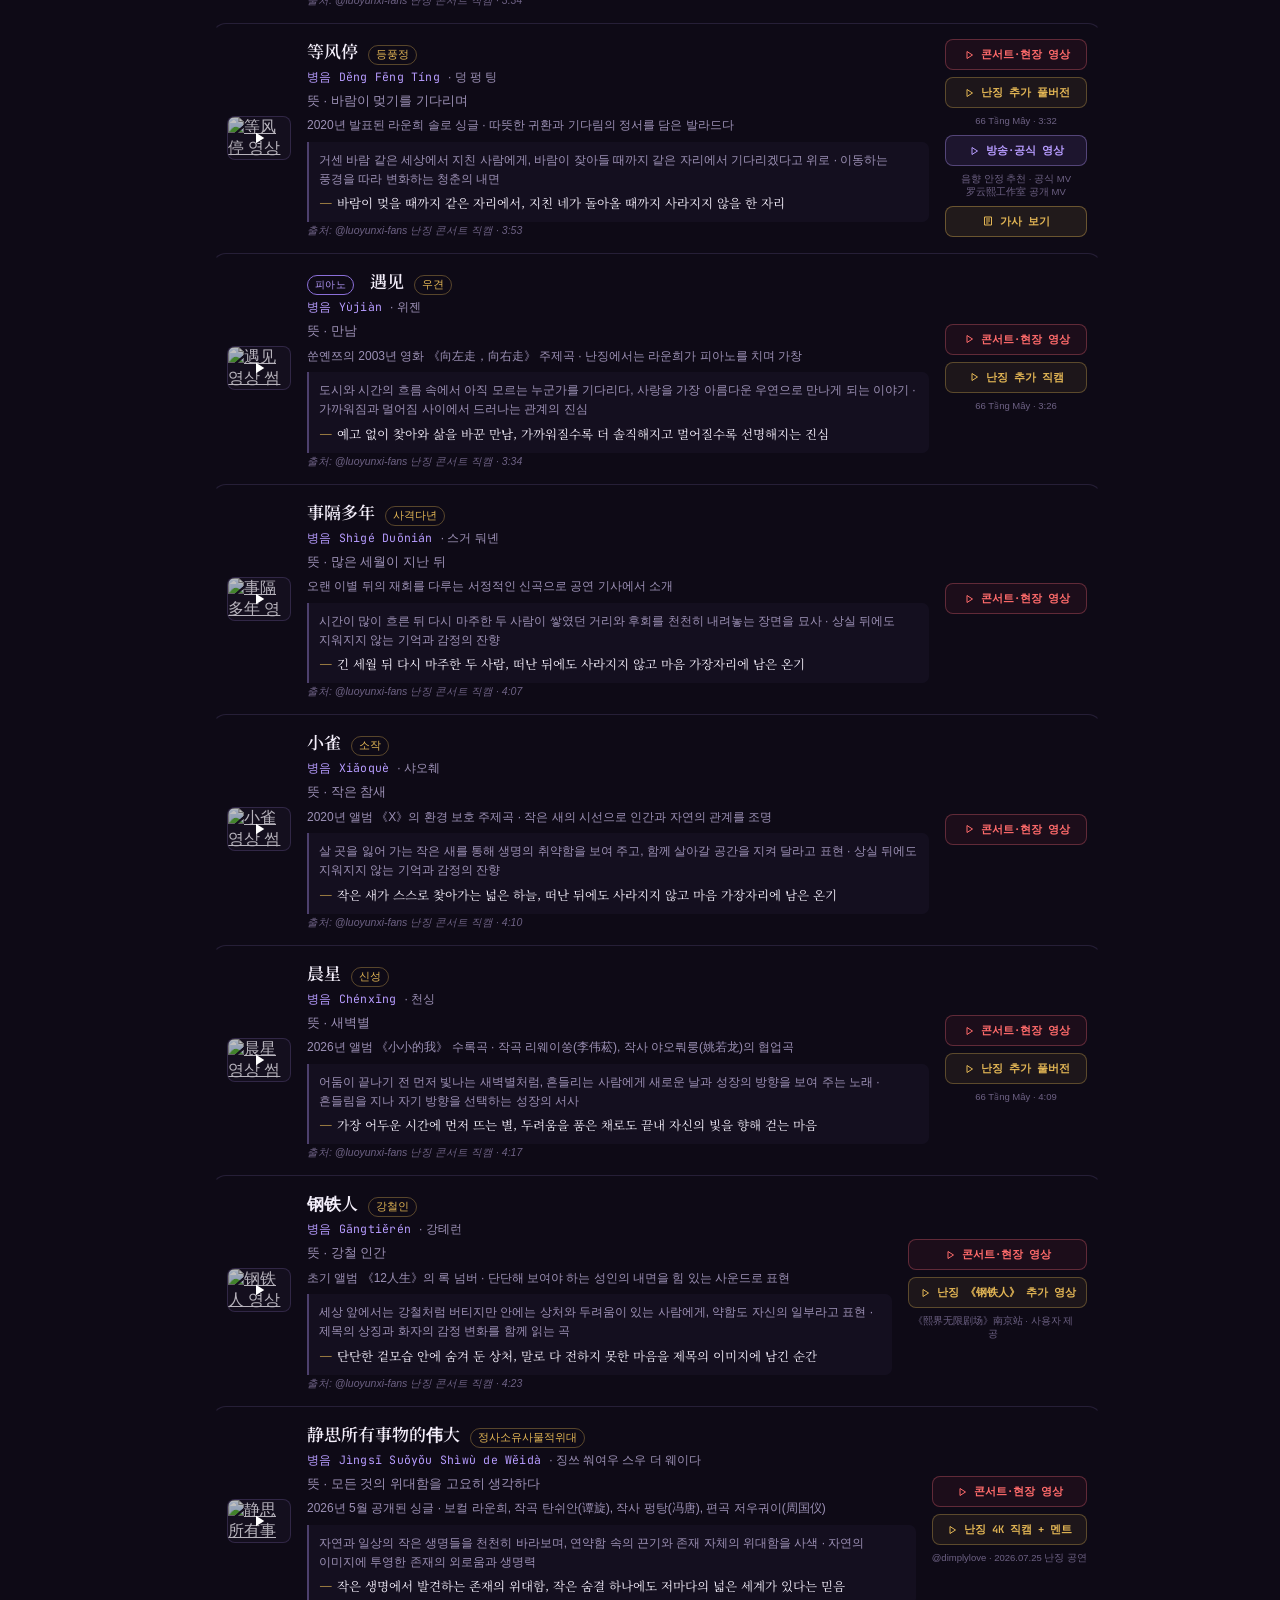
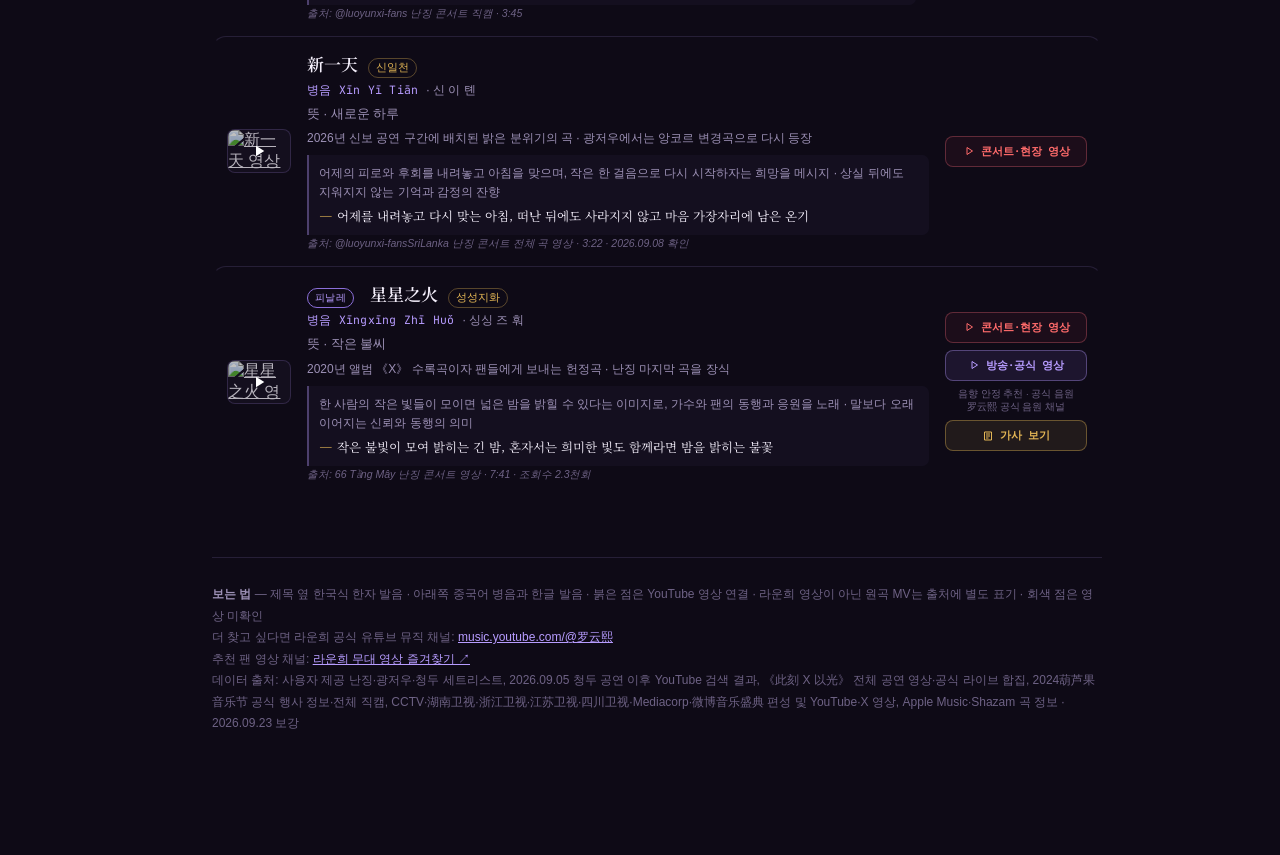
==== commit ac1e11de: "Add Xiaoxiaodewo YouTube link Adds the requested YouTube performance as an additional link for Nanji" ====
--- a/index.html
+++ b/index.html
@@ -752,7 +752,7 @@
   {n:17, cn:"挚友", hanja:"지우", py:"Zhìyǒu", kr:"즈여우", mean:"마음을 다하는 친구", info:"우정과 오래된 인연을 다룬 곡. 난징 팬 신청 코너에 포함됐고 음악제 라이브도 확인됐다.", lyrics:"가까워서 더 말하지 못했던 고마움과, 시간이 흘러도 곁을 지켜 줄 벗에 대한 믿음을 담은 노래", tag:"팬신청", yt:"RFyR0Yhj3bM", source:"후루궈 음악제 라운희 라이브 · 동일 곡 다른 무대"},
   {n:18, cn:"天龙八部之宿敌", hanja:"천룡팔부지숙적", py:"Tiānlóng Bābù Zhī Sùdí", kr:"톈룽 바부 즈 쑤디", mean:"천룡팔부의 숙적", info:"쉬쑹이 만든 온라인게임 《天龙八部3》 주제곡을 팬 신청으로 커버했다.", lyrics:"강호에서 사랑과 원한이 되풀이되고, 서로를 피할 수 없는 숙적으로 마주하는 비극적 인연을 노래", tag:"팬신청", yt:"Iv2ODAJkQ3U", source:"원곡자 쉬쑹 공식 음원"},
   {n:19, cn:"宇宙第一响", hanja:"우주제일향", py:"Yǔzhòu Dì Yī Xiǎng", kr:"위저우 띠이 샹", mean:"우주 최초의 울림", info:"2026년 앨범 《小小的我》 수록 신곡. 라운희가 창작에 참여한 곡으로 소개됐다.", lyrics:"아주 작은 존재의 첫 목소리가 우주에 번지는 이미지로, 자기 선언과 새로운 출발의 에너지를 표현", yt:"N3DEMDtvPd8", source:"@luoyunxi-fans 난징 콘서트 직캠 · 3:44"},
-  {n:20, cn:"小小的我", hanja:"소소적아", py:"Xiǎoxiǎo de Wǒ", kr:"샤오샤오 더 워", mean:"작디작은 나", info:"2026년 7월 발표한 동명 앨범의 타이틀곡. 라운희가 작사·작곡한 자전적 신곡이다.", lyrics:"광대한 세상 속 작은 자신도 고유한 빛과 생명력을 지녔으며, 천천히 성장할 수 있다고 표현", yt:"iKfkTeXYNqo", source:"@luoyunxi-fans 난징 콘서트 직캠 · 3:46"},
+  {n:20, cn:"小小的我", hanja:"소소적아", py:"Xiǎoxiǎo de Wǒ", kr:"샤오샤오 더 워", mean:"작디작은 나", info:"2026년 7월 발표한 동명 앨범의 타이틀곡. 라운희가 작사·작곡한 자전적 신곡이다.", lyrics:"광대한 세상 속 작은 자신도 고유한 빛과 생명력을 지녔으며, 천천히 성장할 수 있다고 표현", yt:"iKfkTeXYNqo", source:"@luoyunxi-fans 난징 콘서트 직캠 · 3:46", alternates:[{yt:"wE2MpsY1_Go", label:"웨이보 뮤직 어워드 무대", source:"2026 웨이보 뮤직 어워드 《小小的我》 대표영상"}]},
   {n:21, cn:"热铁皮房顶的夏天", hanja:"열철피방정적하천", py:"Rè Tiěpí Fángdǐng de Xiàtiān", kr:"러 톄피 팡딩 더 샤톈", mean:"뜨거운 양철 지붕 위의 여름", info:"강한 밴드 사운드가 중심인 록 넘버. 공연에서 관객의 에너지를 끌어올리는 구간에 배치됐다.", lyrics:"달아오른 지붕과 여름의 열기를 청춘의 충동에 겹쳐, 답답한 현실을 뚫고 뛰쳐나가려는 순간을 묘사", yt:"do4T_-RE_88", source:"@luoyunxi-fans 난징 콘서트 직캠 · 3:34"},
   {n:22, cn:"等风停", hanja:"등풍정", py:"Děng Fēng Tíng", kr:"덩 펑 팅", mean:"바람이 멎기를 기다리며", info:"2020년 발표된 라운희 솔로 싱글. 따뜻한 귀환과 기다림의 정서를 담은 발라드다.", lyrics:"거센 바람 같은 세상에서 지친 사람에게, 바람이 잦아들 때까지 같은 자리에서 기다리겠다고 위로", yt:"_EOKIHlUTh8", source:"@luoyunxi-fans 난징 콘서트 직캠 · 3:53", alternates:[{yt:"rqgDa-t0LwU", label:"난징 추가 풀버전", source:"66 Tầng Mây · 3:32"}]},
   {n:23, cn:"遇见", hanja:"우견", py:"Yùjiàn", kr:"위젠", mean:"만남", info:"쑨옌쯔의 2003년 영화 《向左走，向右走》 주제곡. 난징에서는 라운희가 피아노를 치며 불렀다.", lyrics:"도시와 시간의 흐름 속에서 아직 모르는 누군가를 기다리다, 사랑을 가장 아름다운 우연으로 만나게 되는 이야기", tag:"피아노", yt:"ehoUkiG6N3Y", source:"@luoyunxi-fans 난징 콘서트 직캠 · 3:34", alternates:[{yt:"WFf7CIBs-pI", label:"난징 추가 직캠", source:"66 Tầng Mây · 3:26"}]},
@@ -794,7 +794,7 @@
   {n:19, cn:"男女关系科", hanja:"남녀관계과", py:"Nánnǚ Guānxì Kē", kr:"난뉘 관시 커", mean:"남녀관계과", info:"양첸화(杨千嬅)의 영화 《新扎师妹》 수록곡을 광둥어로 커버했다.", lyrics:"연애를 하나의 수업과 직무에 빗대어, 실수와 이별을 겪으며 사랑을 배우는 화자를 유쾌하게 묘사", part:"Part 3", kind:"Cover", cantonese:true, notNanjing:true},
   gzSong("宇宙第一响", 20, "Part 3", "Original"),
 
-  gzSong("小小的我", 21, "Part 4", "Original", {yt:"40VqOoO2SQs", source:"@Divya_jk 광저우 콘서트 직캠 · 3:52 · 조회수 834회 · 2026.09.10 확인"}),
+  gzSong("小小的我", 21, "Part 4", "Original", {yt:"40VqOoO2SQs", source:"@Divya_jk 광저우 콘서트 직캠 · 3:52 · 조회수 834회 · 2026.09.10 확인", alternates:[{yt:"wE2MpsY1_Go", label:"웨이보 뮤직 어워드 무대", source:"2026 웨이보 뮤직 어워드 《小小的我》 대표영상"}]}),
   {n:22, cn:"叱咤红人", hanja:"질타홍인", py:"Chìzhà Hóngrén", kr:"츠자 훙런", mean:"세상을 휘어잡는 유명인", info:"천샤오춘(陈小春)이 부른 1998년 TVB 드라마 《鹿鼎记》 주제곡을 광둥어로 커버했다.", lyrics:"위소보의 재치와 생존력처럼 규칙에 얽매이지 않고 세상을 누비는 장난기 많은 영웅상을 노래", part:"Part 4", kind:"Cover", cantonese:true, notNanjing:true, yt:"1g5HLK5PsJ8", source:"@Divya_jk 광저우 콘서트 직캠 · 3:02 · 조회수 236회 · 2026.09.10 확인"},
   gzSong("等风停", 23, "Part 4", "Original"),
   {n:24, cn:"天后", hanja:"천후", py:"Tiānhòu", kr:"톈허우", mean:"천후, 최고의 디바", info:"천스안(陈势安)의 대표 발라드를 광저우 한정 광둥어 편곡으로 소화한 커버다.", lyrics:"사랑하는 이를 여왕처럼 떠받들다 자신을 잃어버린 화자가, 불균형한 관계의 상처와 미련을 회고", part:"Part 4", kind:"Cantonese Cover", cantonese:true, notNanjing:true, yt:"8TXTFbIlfz4", source:"@Divya_jk 광저우 콘서트 직캠 · 5:13 · 조회수 147회 · 2026.09.10 확인"},
@@ -843,7 +843,7 @@
   {n:20, cn:"给未来的自己", hanja:"급미래적자기", py:"Gěi Wèilái de Zìjǐ", kr:"게이 웨이라이 더 쯔지", mean:"미래의 나에게", info:"량징루(梁静茹)의 2007년 곡을 커버. 지금의 자신이 미래의 자신에게 보내는 위로와 약속의 편지.", lyrics:"오늘의 흔들림도 언젠가 지나갈 테니 포기하지 말고 자신의 속도로 살아가자고 미래에 약속", part:"Act 3", kind:"Cover", tag:"청두 신규", source:"2026.09.05 청두 세트리스트 확인 · 청두 개별 영상 미확인", searchQuery:"罗云熙 成都 2026.09.05 给未来的自己"},
   {n:21, cn:"跳楼机", hanja:"도루기", py:"Tiàolóujī", kr:"탸오러우지", mean:"드롭 타워", info:"LBI리비(LBI利比)의 인기곡을 커버. 급상승과 추락을 반복하는 놀이기구에 불안정한 사랑의 감정을 겹친 노래.", lyrics:"가까워졌다 멀어지는 관계를 급격히 오르내리는 드롭 타워에 빗대어 두려움과 미련을 표현", part:"Act 3", kind:"Cover", tag:"청두 신규", source:"2026.09.05 청두 세트리스트 확인 · 청두 개별 영상 미확인", searchQuery:"罗云熙 成都 2026.09.05 跳楼机"},
   cdSong("宇宙第一响", 22, "Act 3", "Original", {yt:"ko6L-C7RhA8", videoLabel:"난징 공연 영상", source:"난징 콘서트 자작곡 첫 공개 영상 · 청두 공연 아님 · 5:40", alternates:[{yt:"N3DEMDtvPd8", label:"난징 추가 영상", source:"@luoyunxi-fansSriLanka · 난징 공연 · 3:43"}]}),
-  cdSong("小小的我", 23, "Act 3", "Original", {yt:"AIswILFf2vo", source:"@luoyunxi-fansSriLanka 청두 콘서트 《小小的我》 영상 · 5:29 · 2026.09.08 확인"}),
+  cdSong("小小的我", 23, "Act 3", "Original", {yt:"AIswILFf2vo", source:"@luoyunxi-fansSriLanka 청두 콘서트 《小小的我》 영상 · 5:29 · 2026.09.08 확인", alternates:[{yt:"wE2MpsY1_Go", label:"웨이보 뮤직 어워드 무대", source:"2026 웨이보 뮤직 어워드 《小小的我》 대표영상"}]}),
   {n:24, cn:"在蓉城", hanja:"재용성", py:"Zài Róngchéng", kr:"짜이 룽청", mean:"청두에서", info:"라운희가 고향을 위해 준비해 청두 공연에서 처음 부른 신곡. ‘룽청(蓉城)’은 청두의 별칭.", lyrics:"고향의 거리와 사람, 오래 남은 기억을 돌아보며 출발했던 자리로 다시 돌아온 마음을 노래", part:"Act 3", kind:"Original", tag:"신곡 최초 공개", source:"2026.09.05 청두 세트리스트 확인 · 청두 개별 영상 미확인", searchQuery:"罗云熙 成都 2026.09.05 在蓉城"},
   cdSong("等风停", 25, "Act 3", "Original", {info:"청두 본 공연곡. 14번 《相思赋予谁》 합창 뒤 친하오와 함께 무반주로 일부를 먼저 들려준 장면도 있었다."}),
 
@@ -899,7 +899,7 @@
 ];
 
 const TV_STAGES = [
-  {date:"2026.09.23", program:"《2026微博音乐盛典》", network:"微博音乐盛典 · 无锡", cn:"小小的我", hanja:"소소적아", py:"Xiǎoxiǎo de Wǒ", kr:"샤오샤오 더 워", mean:"작은 나", info:"2026 웨이보 뮤직 어워드에서 정규앨범 《小小的我》의 타이틀곡을 전체 무대로 선보였다. 작고 평범한 존재가 자기 안의 가능성을 발견하는 앨범의 중심 메시지를 담은 최신 시상식 솔로 무대.", lyrics:"세상의 크기 앞에서 작아 보이는 자신을 받아들이면서도, 내면의 빛과 끈기를 믿고 자기만의 길을 계속 걸어가겠다는 마음을 노래", role:"Awards Solo", with:"단독", rating:"4.5/5", review:"담백한 도입에서 후렴의 확신으로 자연스럽게 확장되는 무대. 새 앨범의 자전적인 메시지와 라운희의 차분한 음색이 잘 맞으며, 안무보다 가사와 보컬에 집중한 구성이 인상적.", externalUrl:"https://x.com/summerscent728_/status/2102720533771284887", externalLabel:"X · 전체 무대 3:48", searchQuery:"罗云熙 2026 微博音乐盛典 小小的我", source:"@Summerscent728_ X 전체 무대 · 3:48 · 2026.09.23"},
+  {date:"2026.09.23", program:"《2026微博音乐盛典》", network:"微博音乐盛典 · 无锡", cn:"小小的我", hanja:"소소적아", py:"Xiǎoxiǎo de Wǒ", kr:"샤오샤오 더 워", mean:"작은 나", info:"2026 웨이보 뮤직 어워드에서 정규앨범 《小小的我》의 타이틀곡을 전체 무대로 선보였다. 작고 평범한 존재가 자기 안의 가능성을 발견하는 앨범의 중심 메시지를 담은 최신 시상식 솔로 무대.", lyrics:"세상의 크기 앞에서 작아 보이는 자신을 받아들이면서도, 내면의 빛과 끈기를 믿고 자기만의 길을 계속 걸어가겠다는 마음을 노래", role:"Awards Solo", with:"단독", rating:"4.5/5", review:"담백한 도입에서 후렴의 확신으로 자연스럽게 확장되는 무대. 새 앨범의 자전적인 메시지와 라운희의 차분한 음색이 잘 맞으며, 안무보다 가사와 보컬에 집중한 구성이 인상적.", yt:"wE2MpsY1_Go", externalUrl:"https://x.com/summerscent728_/status/2102720533771284887", externalLabel:"X · 전체 무대 3:48", searchQuery:"罗云熙 2026 微博音乐盛典 小小的我", source:"YouTube 대표영상 · X 전체 무대 · 3:48 · 2026.09.23"},
   {n:1, date:"2025.12.31", program:"《启航2026—中央广播电视总台跨年晚会》", network:"CCTV 종합 채널", cn:"冬雪至", hanja:"동설지", py:"Dōngxuě Zhì", kr:"둥쉐 즈", mean:"겨울눈이 이르다", info:"새해로 넘어가는 계절을 겨울눈 이미지로 그린 서정적인 솔로 무대. CCTV의 지역 연결형 송년 갈라에서 방송됐다.", lyrics:"차가운 계절 끝에도 사람과 사람의 온기가 남고, 흰 눈 뒤에 올 새로운 시작을 기다리는 마음을 메시지", role:"TV Solo", with:"단독", rating:"4.0/5", review:"맑고 가벼운 음색이 겨울 풍경과 잘 맞는다. 큰 기교보다 안정적인 호흡과 잔잔한 여운에 강점이 있는 무대.", yt:"mBAf0huiL_8", source:"CCTV 공식 YouTube · 2025.12.31"},
   {n:2, date:"2025.12.31", program:"《更好2026 江苏卫视跨年演唱会》", network:"江苏卫视", cn:"最后一页", hanja:"최후일엽", py:"Zuìhòu Yī Yè", kr:"쭈이허우 이 예", mean:"마지막 페이지", info:"장위천(江语晨)의 2010년 발라드를 야오샤오탕과 듀엣했다. 끝난 사랑을 책의 마지막 장에 비유하는 곡이다.", lyrics:"관계가 끝났다는 사실을 알면서도 마지막 페이지를 넘기지 못한 채 추억과 미련을 붙드는 마음을 노래", role:"TV Duet", with:"姚晓棠(야오샤오탕)", rating:"4.5/5", review:"라운희의 차분한 중저음과 야오샤오탕의 선명한 고음이 대비되며, 서로 밀어내지 않는 균형 좋은 감성 듀엣.", yt:"E4WC9yPqkvw", source:"江苏卫视 송년 무대 팬클럽 아카이브 · 4:06"},
   {n:3, date:"2026.01.01", program:"《花开天下·国韵新年演唱会》", network:"四川卫视", cn:"今年勇", hanja:"금년용", py:"Jīnnián Yǒng", kr:"진녠 융", mean:"올해의 용기", info:"쉬쑹(许嵩)의 곡을 새해 응원가로 재해석했다. 고향 쓰촨의 신년 특집에서 무대에 올랐다.", lyrics:"지난해의 망설임을 뒤로하고 새해에는 두려움보다 먼저 움직이자고 자신과 듣는 이를 격려", role:"TV Solo", with:"단독", rating:"4.0/5", review:"밴드 사운드 위에서 밝고 곧은 발성이 살아난다. 새해 특집의 메시지와 곡의 추진력이 자연스럽게 맞물린다.", yt:"C30HJVQ3iUk", source:"四川卫视 신년 무대 아카이브"},
